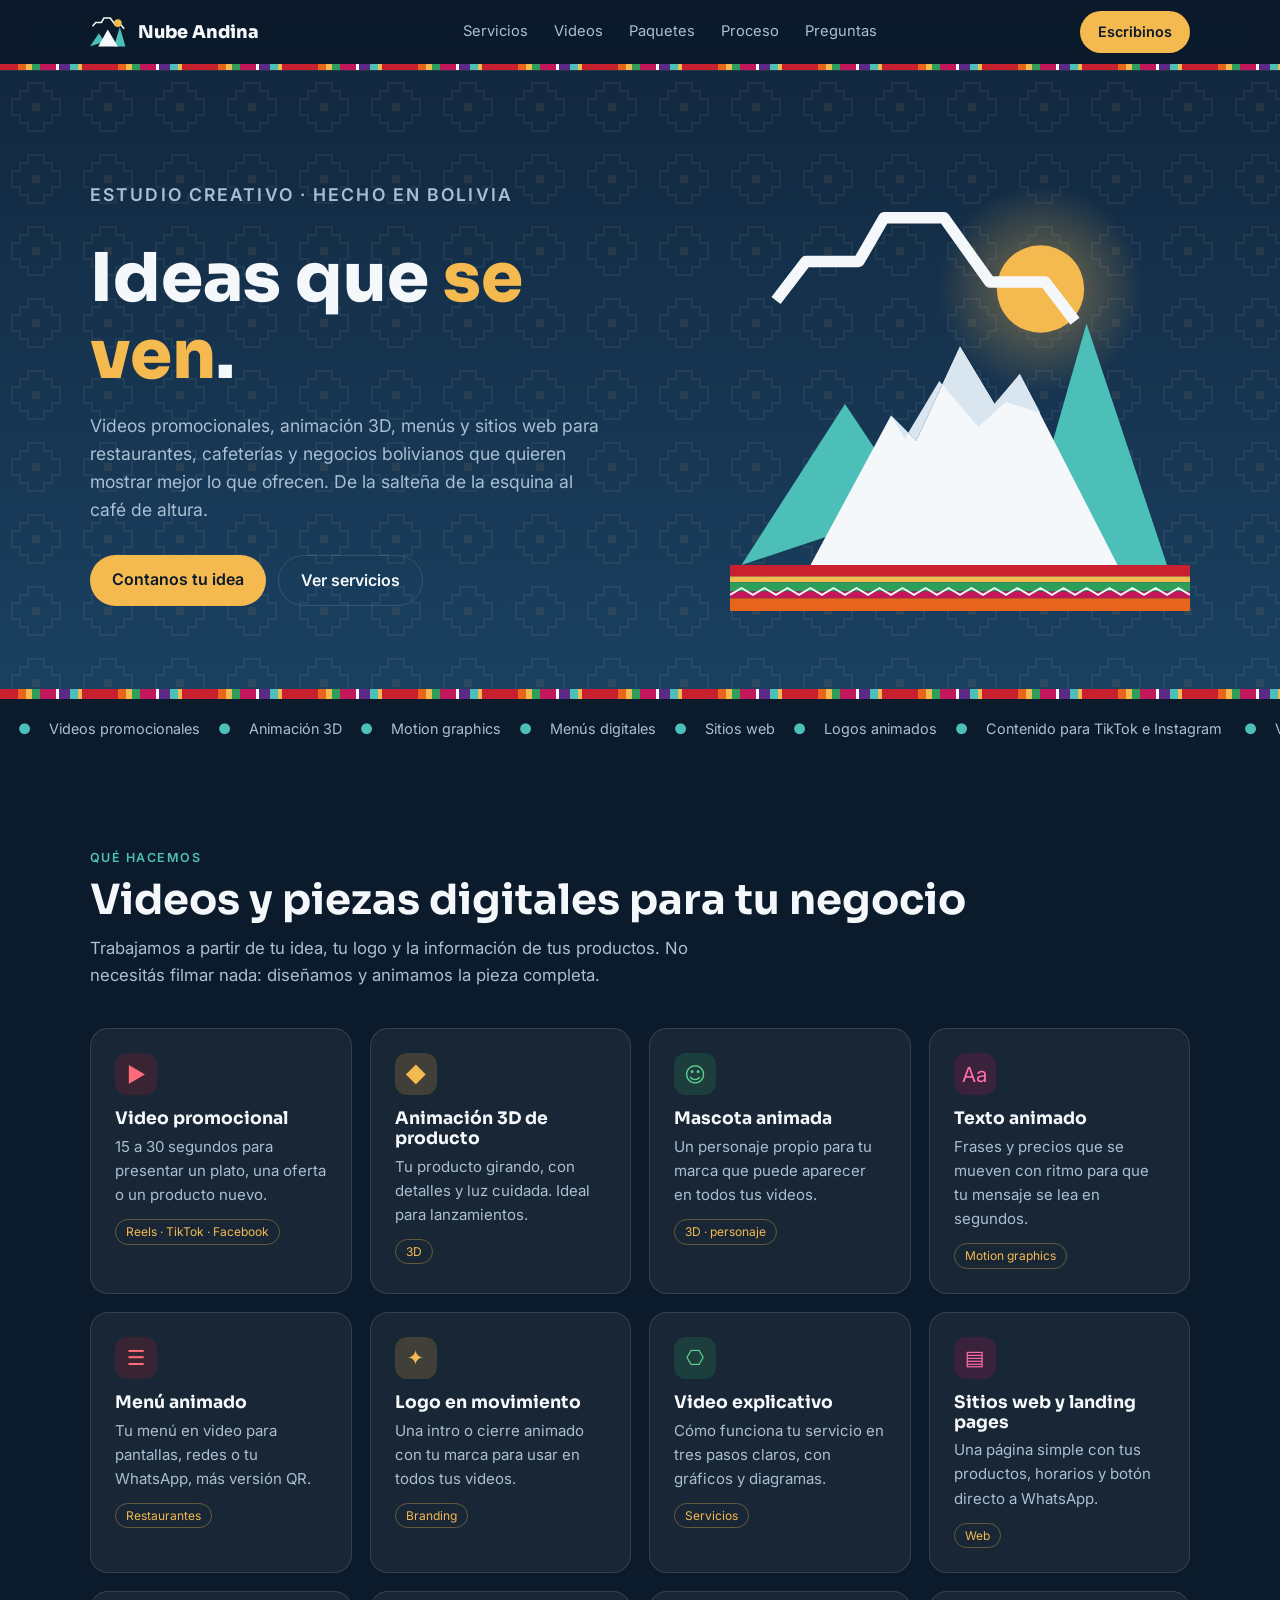
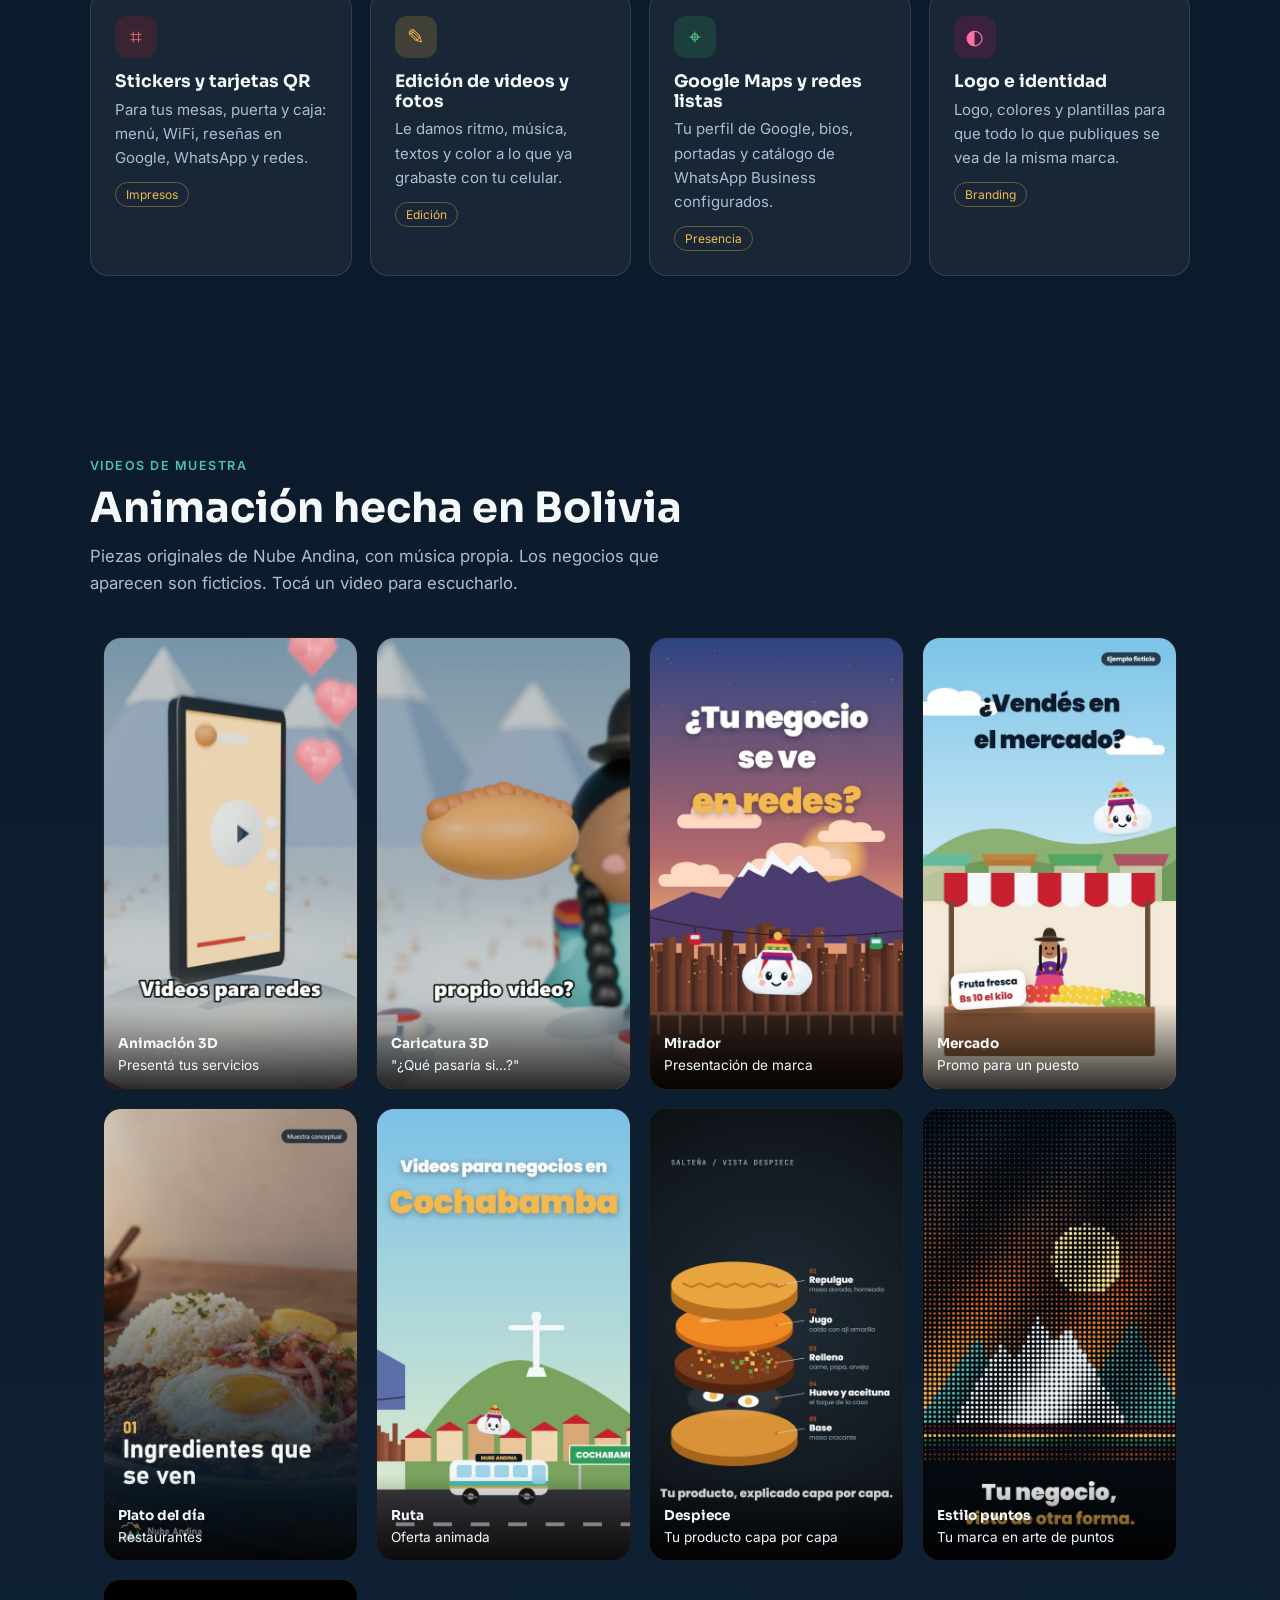
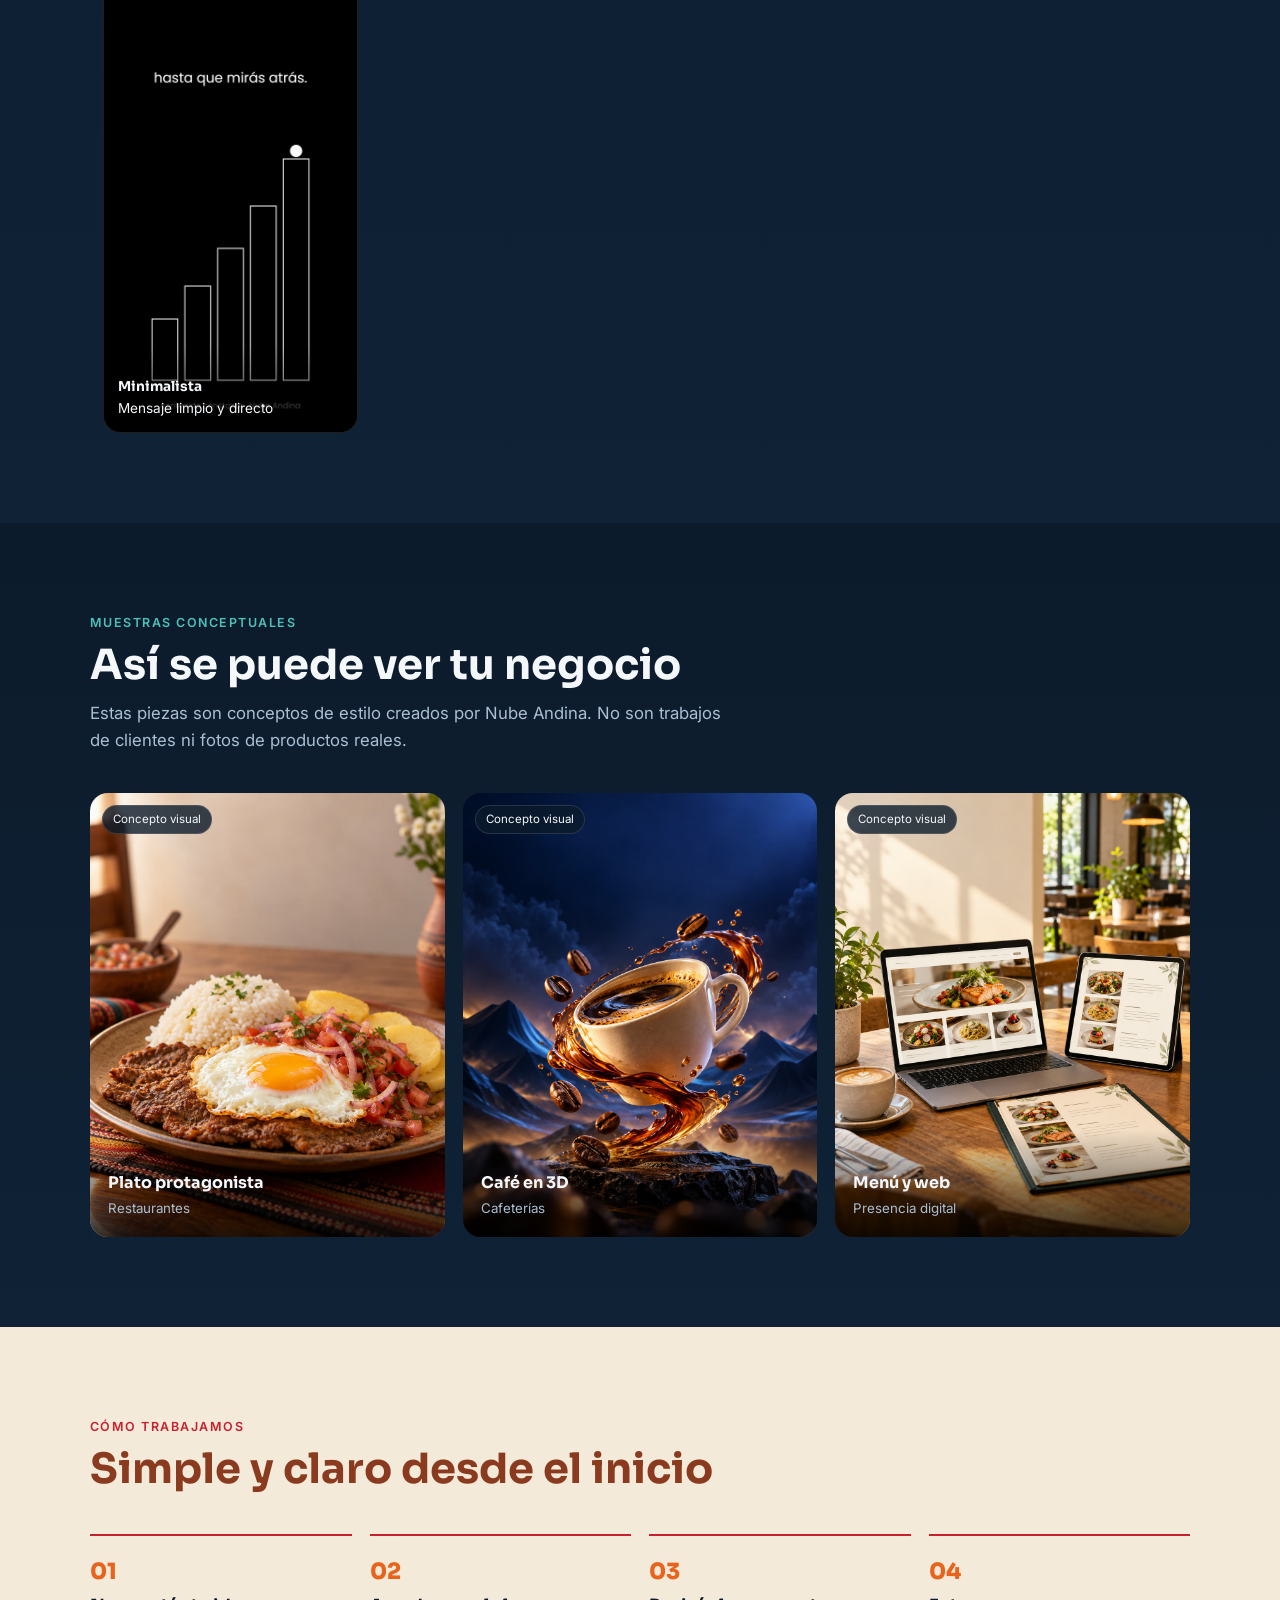
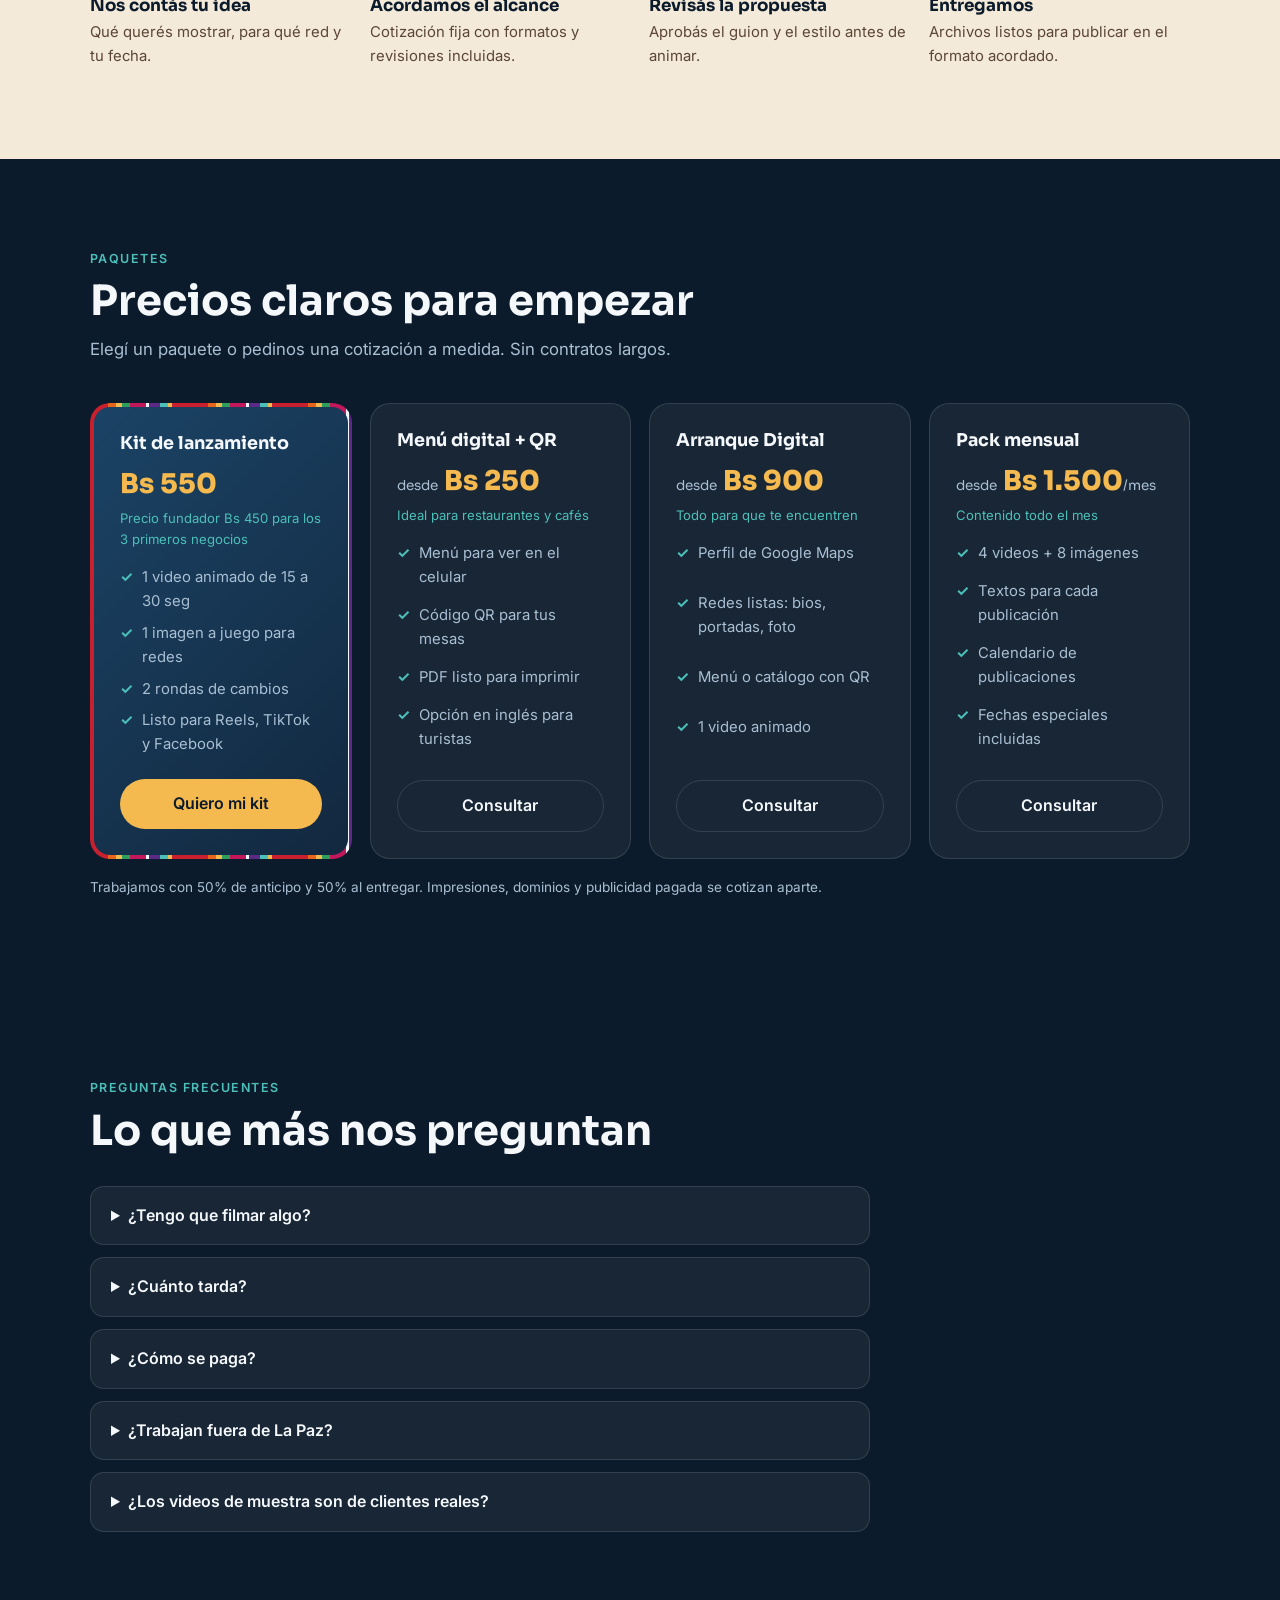
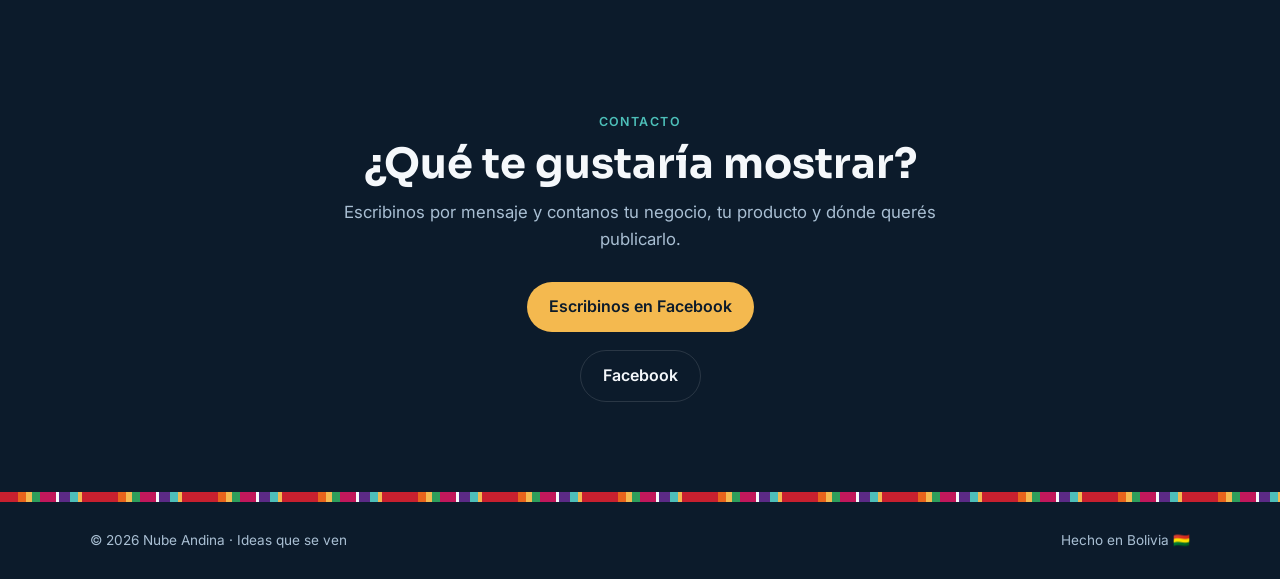
==== index.html @ ba7f4f92 "Add 3D cartoon and 3D services videos Co-Authored-By: Claude Opus 5.5 <noreply@anthropic.com>" ====
<!doctype html>
<html lang="es">
<head>
<meta charset="utf-8">
<meta name="viewport" content="width=device-width, initial-scale=1">
<title>Nube Andina | Ideas que se ven</title>
<meta name="description" content="Videos promocionales, animación 3D, menús y sitios web para restaurantes y negocios en Bolivia.">
<link rel="icon" href="assets/nube-andina-avatar.png">
<link rel="preconnect" href="https://fonts.googleapis.com">
<link href="https://fonts.googleapis.com/css2?family=Sora:wght@400;600;800&family=Inter:wght@400;500;600&display=swap" rel="stylesheet">
<style>
:root{
  --navy:#12283f; --navy-2:#1b4365; --ink:#0c1b2b;
  --teal:#4dbfb9; --gold:#f4b94f; --snow:#f5f8fb;
  --muted:#a9bfd3; --line:rgba(255,255,255,.12);
  --card:rgba(255,255,255,.05);
  /* aguayo palette */
  --rojo:#c8202f; --naranja:#e8641c; --magenta:#c2185b; --verde:#2e9e5b; --morado:#5b2a86;
  --adobe:#f4ead9; --tierra:#8a3b1f;
  --aguayo:repeating-linear-gradient(90deg,
    var(--rojo) 0 18px, var(--naranja) 18px 26px, var(--gold) 26px 32px, var(--verde) 32px 40px,
    var(--magenta) 40px 56px, var(--snow) 56px 59px, var(--morado) 59px 70px, var(--teal) 70px 78px,
    var(--gold) 78px 82px, var(--rojo) 82px 100px);
}
.aguayo{height:10px;background:var(--aguayo)}
.aguayo.thin{height:6px}
*{box-sizing:border-box;margin:0;padding:0}
html{scroll-behavior:smooth}
body{font-family:Inter,system-ui,sans-serif;background:var(--ink);color:var(--snow);line-height:1.6}
a{color:inherit}
img{max-width:100%;display:block}
.wrap{max-width:1140px;margin:0 auto;padding:0 20px}
h1,h2,h3{font-family:Sora,Inter,sans-serif;line-height:1.15}
h2{font-size:clamp(1.8rem,4vw,2.6rem);margin-bottom:.6rem}
.eyebrow{color:var(--teal);font-weight:600;letter-spacing:.12em;text-transform:uppercase;font-size:.78rem;margin-bottom:.6rem}
.lead{color:var(--muted);max-width:640px;font-size:1.05rem}
section{padding:90px 0}

/* nav */
nav{position:sticky;top:0;z-index:20;background:rgba(12,27,43,.85);backdrop-filter:blur(10px);border-bottom:1px solid var(--line)}
nav .wrap{display:flex;align-items:center;justify-content:space-between;height:64px}
.brand{display:flex;align-items:center;gap:10px;text-decoration:none;font-family:Sora;font-weight:800;font-size:1.1rem}
.brand svg{width:38px;height:30px}
.links{display:flex;gap:26px;font-size:.92rem}
.links a{text-decoration:none;color:var(--muted)}
.links a:hover{color:var(--snow)}
.btn{display:inline-block;background:var(--gold);color:var(--ink);font-weight:600;text-decoration:none;padding:12px 22px;border-radius:999px;transition:transform .2s}
.btn:hover{transform:translateY(-2px)}
.btn.ghost{background:transparent;color:var(--snow);border:1px solid var(--line)}
nav .btn{padding:9px 18px;font-size:.9rem}

/* hero */
.hero{background:
  url("data:image/svg+xml,%3Csvg xmlns='http://www.w3.org/2000/svg' width='72' height='72'%3E%3Cpath d='M28 12h16v8h8v8h8v16h-8v8h-8v8H28v-8h-8v-8h-8V28h8v-8h8z' fill='none' stroke='%23ffffff' stroke-opacity='.05' stroke-width='2'/%3E%3Crect x='32' y='32' width='8' height='8' fill='%23f4b94f' fill-opacity='.08'/%3E%3C/svg%3E"),
  linear-gradient(180deg,var(--navy),var(--navy-2));overflow:hidden;position:relative;padding:80px 0 0}
.hero .wrap{display:grid;grid-template-columns:1.1fr .9fr;gap:40px;align-items:center}
.hero h1{font-size:clamp(2.4rem,6vw,4.2rem);font-weight:800}
.hero h1 span{color:var(--gold)}
.hero p{color:var(--muted);font-size:1.1rem;margin:18px 0 30px;max-width:520px}
.cta-row{display:flex;gap:12px;flex-wrap:wrap}
.scene{position:relative;aspect-ratio:1/1;max-width:460px;width:100%;margin-left:auto}
.scene svg{width:100%;height:100%}
.sun{animation:rise 6s ease-in-out infinite alternate}
.cloud{animation:drift 9s ease-in-out infinite alternate}
.peak{transform-origin:center bottom;animation:breathe 5s ease-in-out infinite alternate}
.peak.b{animation-delay:-2s}
@keyframes rise{from{transform:translateY(18px)}to{transform:translateY(-14px)}}
@keyframes drift{from{transform:translateX(-22px)}to{transform:translateX(22px)}}
@keyframes breathe{from{transform:scaleY(.96)}to{transform:scaleY(1.03)}}
.strip{margin-top:0;background:var(--ink);padding:18px 0;color:var(--muted);font-size:.9rem;overflow:hidden;white-space:nowrap}
.strip div{display:inline-block;animation:marquee 30s linear infinite}
.strip b{color:var(--teal);margin:0 18px}
@keyframes marquee{to{transform:translateX(-50%)}}

/* services */
.grid{display:grid;grid-template-columns:repeat(auto-fill,minmax(250px,1fr));gap:18px;margin-top:40px}
.card{background:var(--card);border:1px solid var(--line);border-radius:18px;padding:24px;transition:border-color .2s,transform .2s}
.card:hover{border-color:var(--teal);transform:translateY(-3px)}
.card .ico{width:42px;height:42px;border-radius:12px;display:grid;place-items:center;background:rgba(77,191,185,.15);color:var(--teal);font-size:1.3rem;margin-bottom:14px}
.card h3{font-size:1.08rem;margin-bottom:6px}
.card p{color:var(--muted);font-size:.94rem}
.card{position:relative;overflow:hidden}
.card::before{content:"";position:absolute;inset:0 0 auto 0;height:4px;background:var(--aguayo);opacity:0;transition:opacity .2s}
.card:hover::before{opacity:1}
.card:nth-child(4n+1) .ico{background:rgba(200,32,47,.18);color:#ff6b78}
.card:nth-child(4n+2) .ico{background:rgba(244,185,79,.18);color:var(--gold)}
.card:nth-child(4n+3) .ico{background:rgba(46,158,91,.2);color:#5fd393}
.card:nth-child(4n+4) .ico{background:rgba(194,24,91,.2);color:#ff6fa8}
.card .tag{display:inline-block;margin-top:12px;font-size:.75rem;color:var(--gold);border:1px solid rgba(244,185,79,.35);padding:2px 10px;border-radius:999px}

/* work */
.work{background:linear-gradient(180deg,var(--ink),#0f2236)}
.gallery{display:grid;grid-template-columns:repeat(3,1fr);gap:18px;margin-top:40px}
.shot{position:relative;border-radius:18px;overflow:hidden;aspect-ratio:4/5;background:#000}
.shot img{width:100%;height:100%;object-fit:cover;transition:transform .6s}
.shot:hover img{transform:scale(1.05)}
.shot figcaption{position:absolute;inset:auto 0 0 0;padding:40px 18px 16px;background:linear-gradient(transparent,rgba(0,0,0,.8))}
.shot figcaption b{display:block;font-family:Sora}
.shot figcaption small{color:var(--muted)}
.label{position:absolute;top:12px;left:12px;background:rgba(12,27,43,.8);font-size:.72rem;padding:4px 10px;border-radius:999px;border:1px solid var(--line)}

/* process: adobe-wall section */
#proceso{background:var(--adobe);color:var(--ink)}
#proceso .eyebrow{color:var(--rojo)}
#proceso h2{color:var(--tierra)}
#proceso .step{border-top-color:var(--rojo)}
#proceso .step::before{color:var(--naranja)}
#proceso .step p{color:#5b4636}
.steps{display:grid;grid-template-columns:repeat(4,1fr);gap:18px;margin-top:40px;counter-reset:s}
.step{border-top:2px solid var(--teal);padding-top:18px}
.step::before{counter-increment:s;content:"0" counter(s);font-family:Sora;color:var(--gold);font-weight:800;font-size:1.4rem}
.step h3{margin:6px 0;font-size:1.05rem}
.step p{color:var(--muted);font-size:.93rem}

/* kit */
.kit{background:linear-gradient(135deg,var(--navy-2),var(--navy)) padding-box,var(--aguayo) border-box;border:6px solid transparent;border-radius:26px;padding:44px;display:grid;grid-template-columns:1.2fr 1fr;gap:30px;align-items:center}
.kit ul{list-style:none;display:grid;gap:10px}
.kit li{padding-left:28px;position:relative}
.kit li::before{content:"✓";position:absolute;left:0;color:var(--teal);font-weight:700}

/* reels */
.reels{display:grid;grid-template-columns:repeat(auto-fit,minmax(200px,255px));justify-content:center;gap:18px;margin-top:40px}
.reel{position:relative;border-radius:18px;overflow:hidden;aspect-ratio:9/16;background:#000;border:1px solid var(--line)}
.reel video{width:100%;height:100%;object-fit:cover}
.reel figcaption{position:absolute;inset:auto 0 0 0;padding:30px 14px 12px;background:linear-gradient(transparent,rgba(0,0,0,.8));font-size:.85rem;pointer-events:none}
.reel figcaption b{display:block;font-family:Sora}

/* plans */
.plans{display:grid;grid-template-columns:repeat(4,1fr);gap:18px;margin-top:40px}
.plan{background:var(--card);border:1px solid var(--line);border-radius:20px;padding:26px;display:flex;flex-direction:column}
.plan.top{background:linear-gradient(135deg,var(--navy-2),var(--navy)) padding-box,var(--aguayo) border-box;border:4px solid transparent}
.plan h3{font-size:1.1rem}
.plan .price{font-family:Sora;font-weight:800;font-size:1.7rem;color:var(--gold);margin:10px 0 2px}
.plan .price small{font-size:.85rem;color:var(--muted);font-weight:400}
.plan .note{font-size:.82rem;color:var(--teal);min-height:1.3em}
.plan ul{list-style:none;display:grid;gap:8px;margin:16px 0 22px;font-size:.93rem;color:var(--muted);flex:1}
.plan li{padding-left:22px;position:relative}
.plan li::before{content:"✓";position:absolute;left:0;color:var(--teal);font-weight:700}
.plan .btn{text-align:center}
.fine{color:var(--muted);font-size:.85rem;margin-top:18px}

/* faq */
.faq{display:grid;gap:12px;margin-top:30px;max-width:780px}
.faq details{background:var(--card);border:1px solid var(--line);border-radius:14px;padding:16px 20px}
.faq summary{cursor:pointer;font-weight:600}
.faq p{color:var(--muted);margin-top:8px}

/* contact */
.contact{text-align:center}
.contact .lead{margin:0 auto 30px}
.socials{display:flex;justify-content:center;gap:12px;flex-wrap:wrap;margin-top:18px}
footer{padding:28px 0;color:var(--muted);font-size:.85rem}
footer .wrap{display:flex;justify-content:space-between;gap:12px;flex-wrap:wrap}

@media (max-width:860px){
  .hero .wrap,.kit{grid-template-columns:1fr}
  .reels,.plans{grid-template-columns:1fr 1fr}
  .scene{margin:0 auto;max-width:340px}
  .gallery{grid-template-columns:1fr 1fr}
  .steps{grid-template-columns:1fr 1fr}
  .links{display:none}
  .kit{padding:28px}
}
@media (max-width:520px){
  .gallery,.steps,.plans{grid-template-columns:1fr}
  section{padding:64px 0}
}
@media (prefers-reduced-motion:reduce){*{animation:none!important}}
</style>
</head>
<body>

<nav>
  <div class="wrap">
    <a class="brand" href="#">
      <svg viewBox="0 0 60 46" aria-hidden="true"><path d="M4 14l5-6h9l4-7h10l8 11h9l5 6" fill="none" stroke="#f5f8fb" stroke-width="2.4"/><circle cx="44" cy="9" r="6" fill="#f4b94f"/><path d="M0 46l14-21 9 13z" fill="#4dbfb9"/><path d="M38 46l9-31 9 31z" fill="#4dbfb9"/><path d="M13 46l15-27 16 27z" fill="#f5f8fb"/></svg>
      Nube Andina
    </a>
    <div class="links">
      <a href="#servicios">Servicios</a>
      <a href="#videos">Videos</a>
      <a href="#paquetes">Paquetes</a>
      <a href="#proceso">Proceso</a>
      <a href="#preguntas">Preguntas</a>
    </div>
    <a class="btn" href="#contacto">Escribinos</a>
  </div>
  <div class="aguayo thin"></div>
</nav>

<header class="hero">
  <div class="wrap">
    <div>
      <p class="eyebrow">Estudio creativo · Hecho en Bolivia</p>
      <h1>Ideas que <span>se ven</span>.</h1>
      <p>Videos promocionales, animación 3D, menús y sitios web para restaurantes, cafeterías y negocios bolivianos que quieren mostrar mejor lo que ofrecen. De la salteña de la esquina al café de altura.</p>
      <div class="cta-row">
        <a class="btn" href="#contacto">Contanos tu idea</a>
        <a class="btn ghost" href="#servicios">Ver servicios</a>
      </div>
    </div>
    <div class="scene" aria-hidden="true">
      <svg viewBox="0 0 400 400">
        <defs>
          <radialGradient id="glow" cx="50%" cy="50%" r="50%"><stop offset="0" stop-color="#f4b94f" stop-opacity=".45"/><stop offset="1" stop-color="#f4b94f" stop-opacity="0"/></radialGradient>
        </defs>
        <g class="sun"><circle cx="270" cy="120" r="90" fill="url(#glow)"/><circle cx="270" cy="120" r="38" fill="#f4b94f"/></g>
        <path class="cloud" d="M40 130l26-34h46l22-38h52l40 56h48l26 34" fill="none" stroke="#f5f8fb" stroke-width="10" stroke-linejoin="round"/>
        <path class="peak b" d="M10 360l90-140 60 90z" fill="#4dbfb9"/>
        <path class="peak b" d="M250 360l60-210 70 210z" fill="#4dbfb9"/>
        <!-- three-summit snowy peak, Illimani style -->
        <path class="peak" d="M70 360l70-130 22 22 38-82 30 50 22-26 85 166z" fill="#f5f8fb"/>
        <path class="peak" d="M140 230l22 22 38-82 30 50 22-26 18 34-30-10-24 22-34-40-30 50z" fill="#d9e6f0"/>
        <!-- aguayo ground band -->
        <g>
          <rect x="0" y="360" width="400" height="10" fill="#c8202f"/>
          <rect x="0" y="370" width="400" height="5" fill="#f4b94f"/>
          <rect x="0" y="375" width="400" height="8" fill="#2e9e5b"/>
          <rect x="0" y="383" width="400" height="6" fill="#c2185b"/>
          <rect x="0" y="389" width="400" height="11" fill="#e8641c"/>
          <path d="M0 372 l10 -6 l10 6 l10 -6 l10 6 l10 -6 l10 6 l10 -6 l10 6 l10 -6 l10 6 l10 -6 l10 6 l10 -6 l10 6 l10 -6 l10 6 l10 -6 l10 6 l10 -6 l10 6 l10 -6 l10 6 l10 -6 l10 6 l10 -6 l10 6 l10 -6 l10 6 l10 -6 l10 6 l10 -6 l10 6 l10 -6 l10 6 l10 -6 l10 6 l10 -6 l10 6 l10 -6 l10 6" fill="none" stroke="#f5f8fb" stroke-width="1.6" transform="translate(0,14)"/>
        </g>
      </svg>
    </div>
  </div>
  <div class="aguayo" style="margin-top:70px"></div>
  <div class="strip"><div>
    <b>●</b>Videos promocionales<b>●</b>Animación 3D<b>●</b>Motion graphics<b>●</b>Menús digitales<b>●</b>Sitios web<b>●</b>Logos animados<b>●</b>Contenido para TikTok e Instagram
    <b>●</b>Videos promocionales<b>●</b>Animación 3D<b>●</b>Motion graphics<b>●</b>Menús digitales<b>●</b>Sitios web<b>●</b>Logos animados<b>●</b>Contenido para TikTok e Instagram
  </div></div>
</header>

<section id="servicios">
  <div class="wrap">
    <p class="eyebrow">Qué hacemos</p>
    <h2>Videos y piezas digitales para tu negocio</h2>
    <p class="lead">Trabajamos a partir de tu idea, tu logo y la información de tus productos. No necesitás filmar nada: diseñamos y animamos la pieza completa.</p>
    <div class="grid">
      <div class="card"><div class="ico">▶</div><h3>Video promocional</h3><p>15 a 30 segundos para presentar un plato, una oferta o un producto nuevo.</p><span class="tag">Reels · TikTok · Facebook</span></div>
      <div class="card"><div class="ico">◆</div><h3>Animación 3D de producto</h3><p>Tu producto girando, con detalles y luz cuidada. Ideal para lanzamientos.</p><span class="tag">3D</span></div>
      <div class="card"><div class="ico">☺</div><h3>Mascota animada</h3><p>Un personaje propio para tu marca que puede aparecer en todos tus videos.</p><span class="tag">3D · personaje</span></div>
      <div class="card"><div class="ico">Aa</div><h3>Texto animado</h3><p>Frases y precios que se mueven con ritmo para que tu mensaje se lea en segundos.</p><span class="tag">Motion graphics</span></div>
      <div class="card"><div class="ico">☰</div><h3>Menú animado</h3><p>Tu menú en video para pantallas, redes o tu WhatsApp, más versión QR.</p><span class="tag">Restaurantes</span></div>
      <div class="card"><div class="ico">✦</div><h3>Logo en movimiento</h3><p>Una intro o cierre animado con tu marca para usar en todos tus videos.</p><span class="tag">Branding</span></div>
      <div class="card"><div class="ico">⎔</div><h3>Video explicativo</h3><p>Cómo funciona tu servicio en tres pasos claros, con gráficos y diagramas.</p><span class="tag">Servicios</span></div>
      <div class="card"><div class="ico">▤</div><h3>Sitios web y landing pages</h3><p>Una página simple con tus productos, horarios y botón directo a WhatsApp.</p><span class="tag">Web</span></div>
      <div class="card"><div class="ico">⌗</div><h3>Stickers y tarjetas QR</h3><p>Para tus mesas, puerta y caja: menú, WiFi, reseñas en Google, WhatsApp y redes.</p><span class="tag">Impresos</span></div>
      <div class="card"><div class="ico">✎</div><h3>Edición de videos y fotos</h3><p>Le damos ritmo, música, textos y color a lo que ya grabaste con tu celular.</p><span class="tag">Edición</span></div>
      <div class="card"><div class="ico">⌖</div><h3>Google Maps y redes listas</h3><p>Tu perfil de Google, bios, portadas y catálogo de WhatsApp Business configurados.</p><span class="tag">Presencia</span></div>
      <div class="card"><div class="ico">◐</div><h3>Logo e identidad</h3><p>Logo, colores y plantillas para que todo lo que publiques se vea de la misma marca.</p><span class="tag">Branding</span></div>
    </div>
  </div>
</section>

<section id="videos" class="work">
  <div class="wrap">
    <p class="eyebrow">Videos de muestra</p>
    <h2>Animación hecha en Bolivia</h2>
    <p class="lead">Piezas originales de Nube Andina, con música propia. Los negocios que aparecen son ficticios. Tocá un video para escucharlo.</p>
    <div class="reels">
      <figure class="reel"><video src="assets/videos/b2-servicios3d.mp4" poster="assets/videos/b2-servicios3d.jpg" muted loop playsinline preload="none"></video><figcaption><b>Animación 3D</b>Presentá tus servicios</figcaption></figure>
      <figure class="reel"><video src="assets/videos/b1-explicador3d.mp4" poster="assets/videos/b1-explicador3d.jpg" muted loop playsinline preload="none"></video><figcaption><b>Caricatura 3D</b>"¿Qué pasaría si…?"</figcaption></figure>
      <figure class="reel"><video src="assets/videos/na1-mirador.mp4" poster="assets/videos/na1-mirador.jpg" muted loop playsinline preload="none"></video><figcaption><b>Mirador</b>Presentación de marca</figcaption></figure>
      <figure class="reel"><video src="assets/videos/na3-mercado.mp4" poster="assets/videos/na3-mercado.jpg" muted loop playsinline preload="none"></video><figcaption><b>Mercado</b>Promo para un puesto</figcaption></figure>
      <figure class="reel"><video src="assets/videos/v2-plato.mp4" poster="assets/videos/v2-plato.jpg" muted loop playsinline preload="none"></video><figcaption><b>Plato del día</b>Restaurantes</figcaption></figure>
      <figure class="reel"><video src="assets/videos/na4-ruta.mp4" poster="assets/videos/na4-ruta.jpg" muted loop playsinline preload="none"></video><figcaption><b>Ruta</b>Oferta animada</figcaption></figure>
      <figure class="reel"><video src="assets/videos/s4-despiece.mp4" poster="assets/videos/s4-despiece.jpg" muted loop playsinline preload="none"></video><figcaption><b>Despiece</b>Tu producto capa por capa</figcaption></figure>
      <figure class="reel"><video src="assets/videos/s1-puntos.mp4" poster="assets/videos/s1-puntos.jpg" muted loop playsinline preload="none"></video><figcaption><b>Estilo puntos</b>Tu marca en arte de puntos</figcaption></figure>
      <figure class="reel"><video src="assets/videos/s2-minimal.mp4" poster="assets/videos/s2-minimal.jpg" muted loop playsinline preload="none"></video><figcaption><b>Minimalista</b>Mensaje limpio y directo</figcaption></figure>
    </div>
  </div>
</section>

<section id="muestras" class="work">
  <div class="wrap">
    <p class="eyebrow">Muestras conceptuales</p>
    <h2>Así se puede ver tu negocio</h2>
    <p class="lead">Estas piezas son conceptos de estilo creados por Nube Andina. No son trabajos de clientes ni fotos de productos reales.</p>
    <div class="gallery">
      <figure class="shot"><span class="label">Concepto visual</span><img src="assets/post-concept-food.jpg" alt="Concepto visual de un plato boliviano" loading="lazy"><figcaption><b>Plato protagonista</b><small>Restaurantes</small></figcaption></figure>
      <figure class="shot"><span class="label">Concepto visual</span><img src="assets/post-concept-3d-animation.jpg" alt="Concepto 3D para cafetería" loading="lazy"><figcaption><b>Café en 3D</b><small>Cafeterías</small></figcaption></figure>
      <figure class="shot"><span class="label">Concepto visual</span><img src="assets/post-concept-menu-web.jpg" alt="Concepto de menú y presencia digital" loading="lazy"><figcaption><b>Menú y web</b><small>Presencia digital</small></figcaption></figure>
    </div>
  </div>
</section>

<section id="proceso">
  <div class="wrap">
    <p class="eyebrow">Cómo trabajamos</p>
    <h2>Simple y claro desde el inicio</h2>
    <div class="steps">
      <div class="step"><h3>Nos contás tu idea</h3><p>Qué querés mostrar, para qué red y tu fecha.</p></div>
      <div class="step"><h3>Acordamos el alcance</h3><p>Cotización fija con formatos y revisiones incluidas.</p></div>
      <div class="step"><h3>Revisás la propuesta</h3><p>Aprobás el guion y el estilo antes de animar.</p></div>
      <div class="step"><h3>Entregamos</h3><p>Archivos listos para publicar en el formato acordado.</p></div>
    </div>
  </div>
</section>

<section id="paquetes">
  <div class="wrap">
    <p class="eyebrow">Paquetes</p>
    <h2>Precios claros para empezar</h2>
    <p class="lead">Elegí un paquete o pedinos una cotización a medida. Sin contratos largos.</p>
    <div class="plans">
      <div class="plan top">
        <h3>Kit de lanzamiento</h3>
        <p class="price">Bs 550</p>
        <p class="note">Precio fundador Bs 450 para los 3 primeros negocios</p>
        <ul><li>1 video animado de 15 a 30 seg</li><li>1 imagen a juego para redes</li><li>2 rondas de cambios</li><li>Listo para Reels, TikTok y Facebook</li></ul>
        <a class="btn" href="#contacto">Quiero mi kit</a>
      </div>
      <div class="plan">
        <h3>Menú digital + QR</h3>
        <p class="price"><small>desde</small> Bs 250</p>
        <p class="note">Ideal para restaurantes y cafés</p>
        <ul><li>Menú para ver en el celular</li><li>Código QR para tus mesas</li><li>PDF listo para imprimir</li><li>Opción en inglés para turistas</li></ul>
        <a class="btn ghost" href="#contacto">Consultar</a>
      </div>
      <div class="plan">
        <h3>Arranque Digital</h3>
        <p class="price"><small>desde</small> Bs 900</p>
        <p class="note">Todo para que te encuentren</p>
        <ul><li>Perfil de Google Maps</li><li>Redes listas: bios, portadas, foto</li><li>Menú o catálogo con QR</li><li>1 video animado</li></ul>
        <a class="btn ghost" href="#contacto">Consultar</a>
      </div>
      <div class="plan">
        <h3>Pack mensual</h3>
        <p class="price"><small>desde</small> Bs 1.500<small>/mes</small></p>
        <p class="note">Contenido todo el mes</p>
        <ul><li>4 videos + 8 imágenes</li><li>Textos para cada publicación</li><li>Calendario de publicaciones</li><li>Fechas especiales incluidas</li></ul>
        <a class="btn ghost" href="#contacto">Consultar</a>
      </div>
    </div>
    <p class="fine">Trabajamos con 50% de anticipo y 50% al entregar. Impresiones, dominios y publicidad pagada se cotizan aparte.</p>
  </div>
</section>

<section id="preguntas">
  <div class="wrap">
    <p class="eyebrow">Preguntas frecuentes</p>
    <h2>Lo que más nos preguntan</h2>
    <div class="faq">
      <details><summary>¿Tengo que filmar algo?</summary><p>No. Animamos todo a partir de tu logo, tus precios y la información de tus productos. Si tenés fotos reales de tus platos o productos, las usamos para que todo se vea igual que en tu local.</p></details>
      <details><summary>¿Cuánto tarda?</summary><p>Un video del Kit de lanzamiento está listo en 3 a 5 días hábiles desde que recibimos tu información y el anticipo.</p></details>
      <details><summary>¿Cómo se paga?</summary><p>50% de anticipo para empezar y 50% cuando aprobás la versión final. Aceptamos transferencia o pago con QR.</p></details>
      <details><summary>¿Trabajan fuera de La Paz?</summary><p>Sí. Trabajamos con negocios de toda Bolivia por WhatsApp y entregamos los archivos en línea.</p></details>
      <details><summary>¿Los videos de muestra son de clientes reales?</summary><p>No. Son piezas originales de Nube Andina con negocios ficticios, para mostrar el estilo. Nunca publicamos trabajos de clientes sin su permiso.</p></details>
    </div>
  </div>
</section>

<section id="contacto" class="contact">
  <div class="wrap">
    <p class="eyebrow">Contacto</p>
    <h2>¿Qué te gustaría mostrar?</h2>
    <p class="lead">Escribinos por mensaje y contanos tu negocio, tu producto y dónde querés publicarlo.</p>
    <a class="btn" href="https://www.facebook.com/profile.php?id=61595976152654" target="_blank" rel="noopener">Escribinos en Facebook</a>
    <div class="socials">
      <!-- TODO: add Instagram, TikTok and WhatsApp links once those accounts exist -->
      <a class="btn ghost" href="https://www.facebook.com/profile.php?id=61595976152654" target="_blank" rel="noopener">Facebook</a>
    </div>
  </div>
</section>

<div class="aguayo"></div>
<footer>
  <div class="wrap">
    <span>© 2026 Nube Andina · Ideas que se ven</span>
    <span>Hecho en Bolivia 🇧🇴</span>
  </div>
</footer>

<script>
// Play sample videos only while visible; a tap toggles sound.
const vids = document.querySelectorAll('.reel video');
const io = new IntersectionObserver(es => es.forEach(e => e.isIntersecting ? e.target.play().catch(() => {}) : e.target.pause()), { threshold: .4 });
vids.forEach(v => { io.observe(v); v.addEventListener('click', () => { v.muted = !v.muted; if (!v.muted) v.play(); }); });
</script>
</body>
</html>
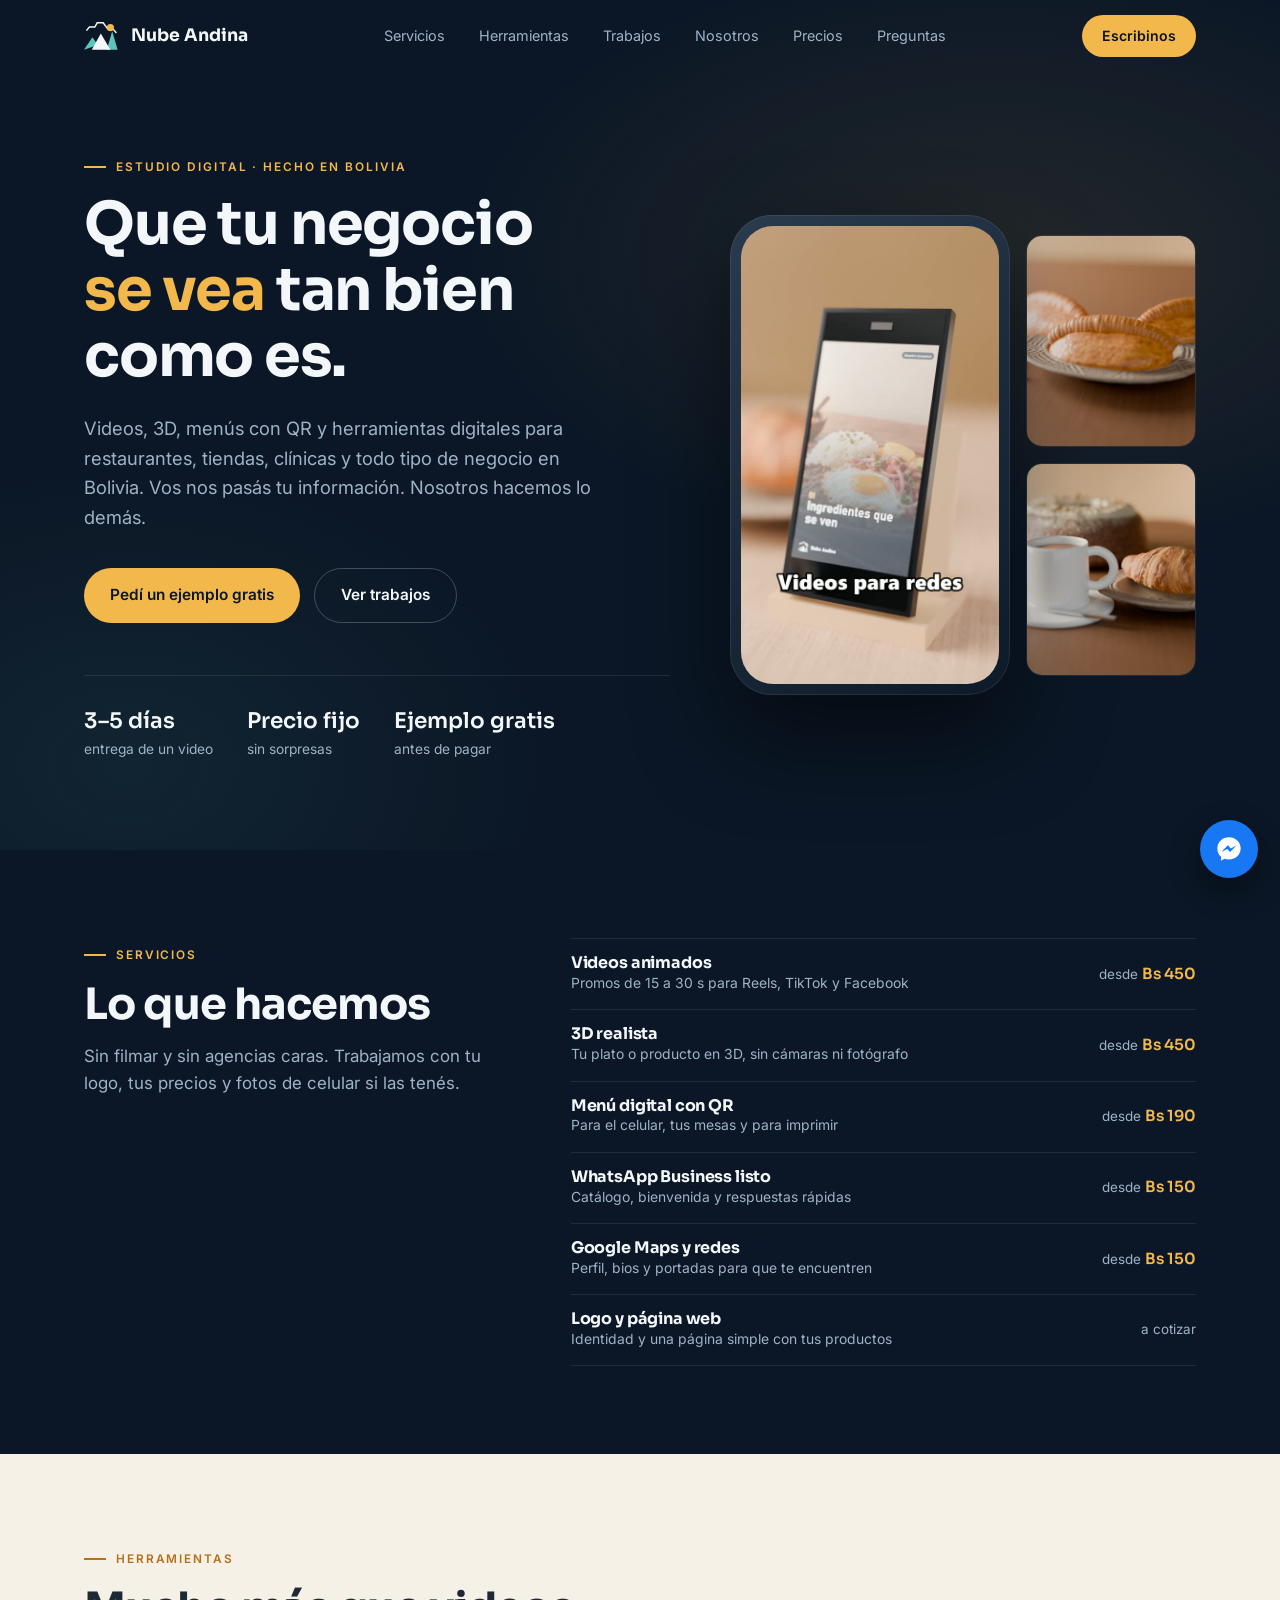
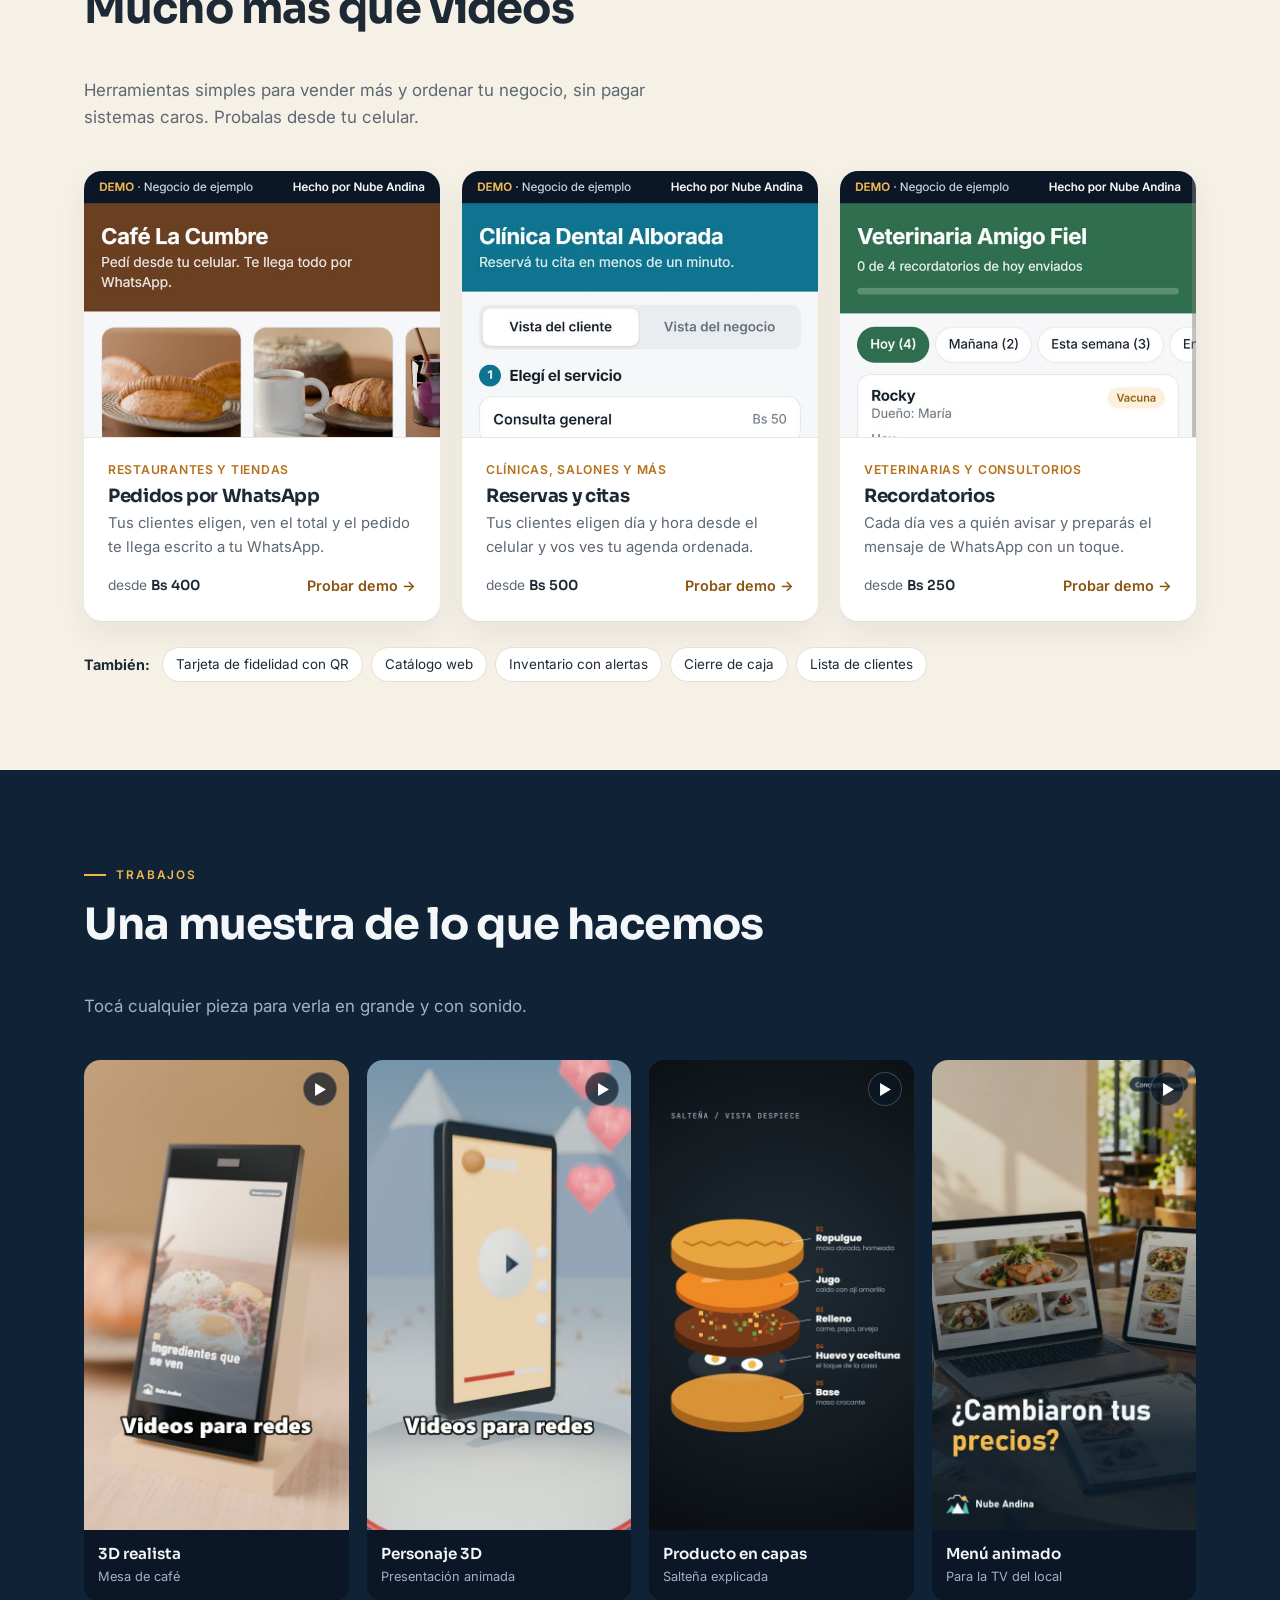
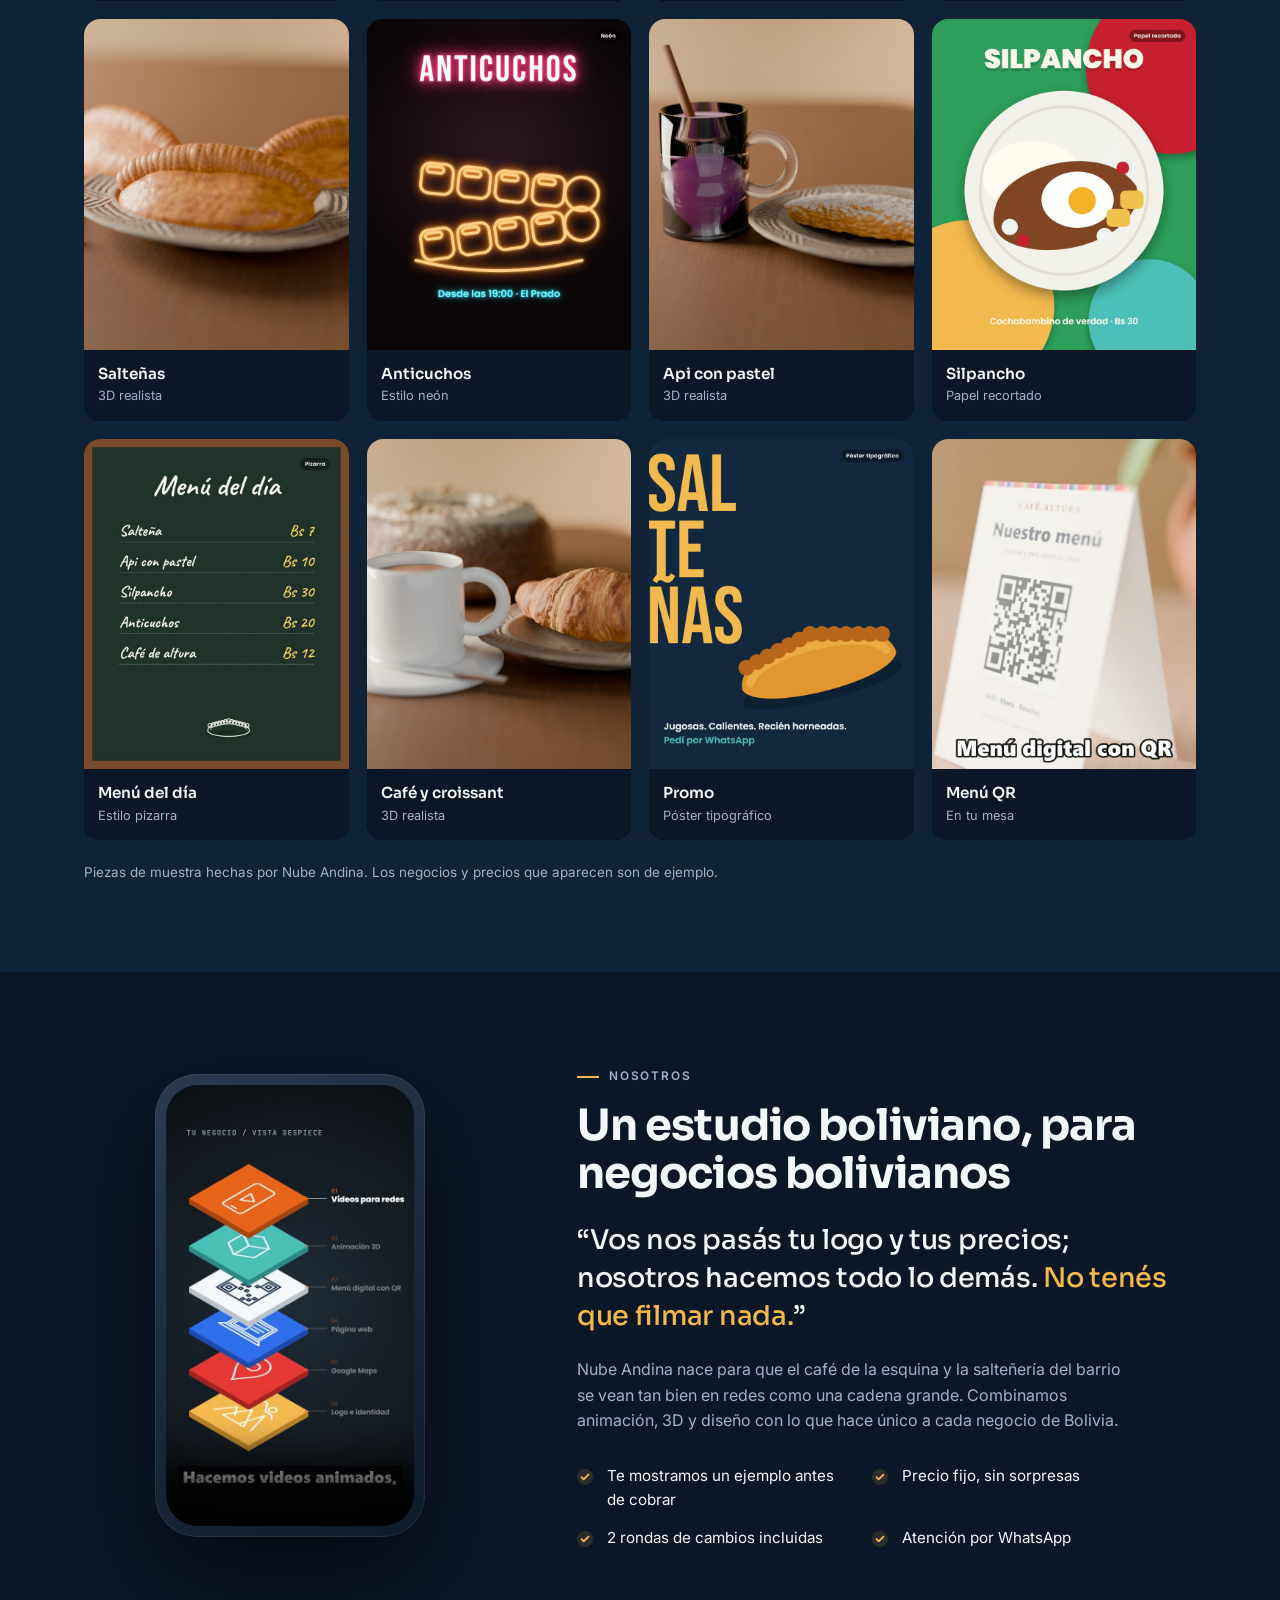
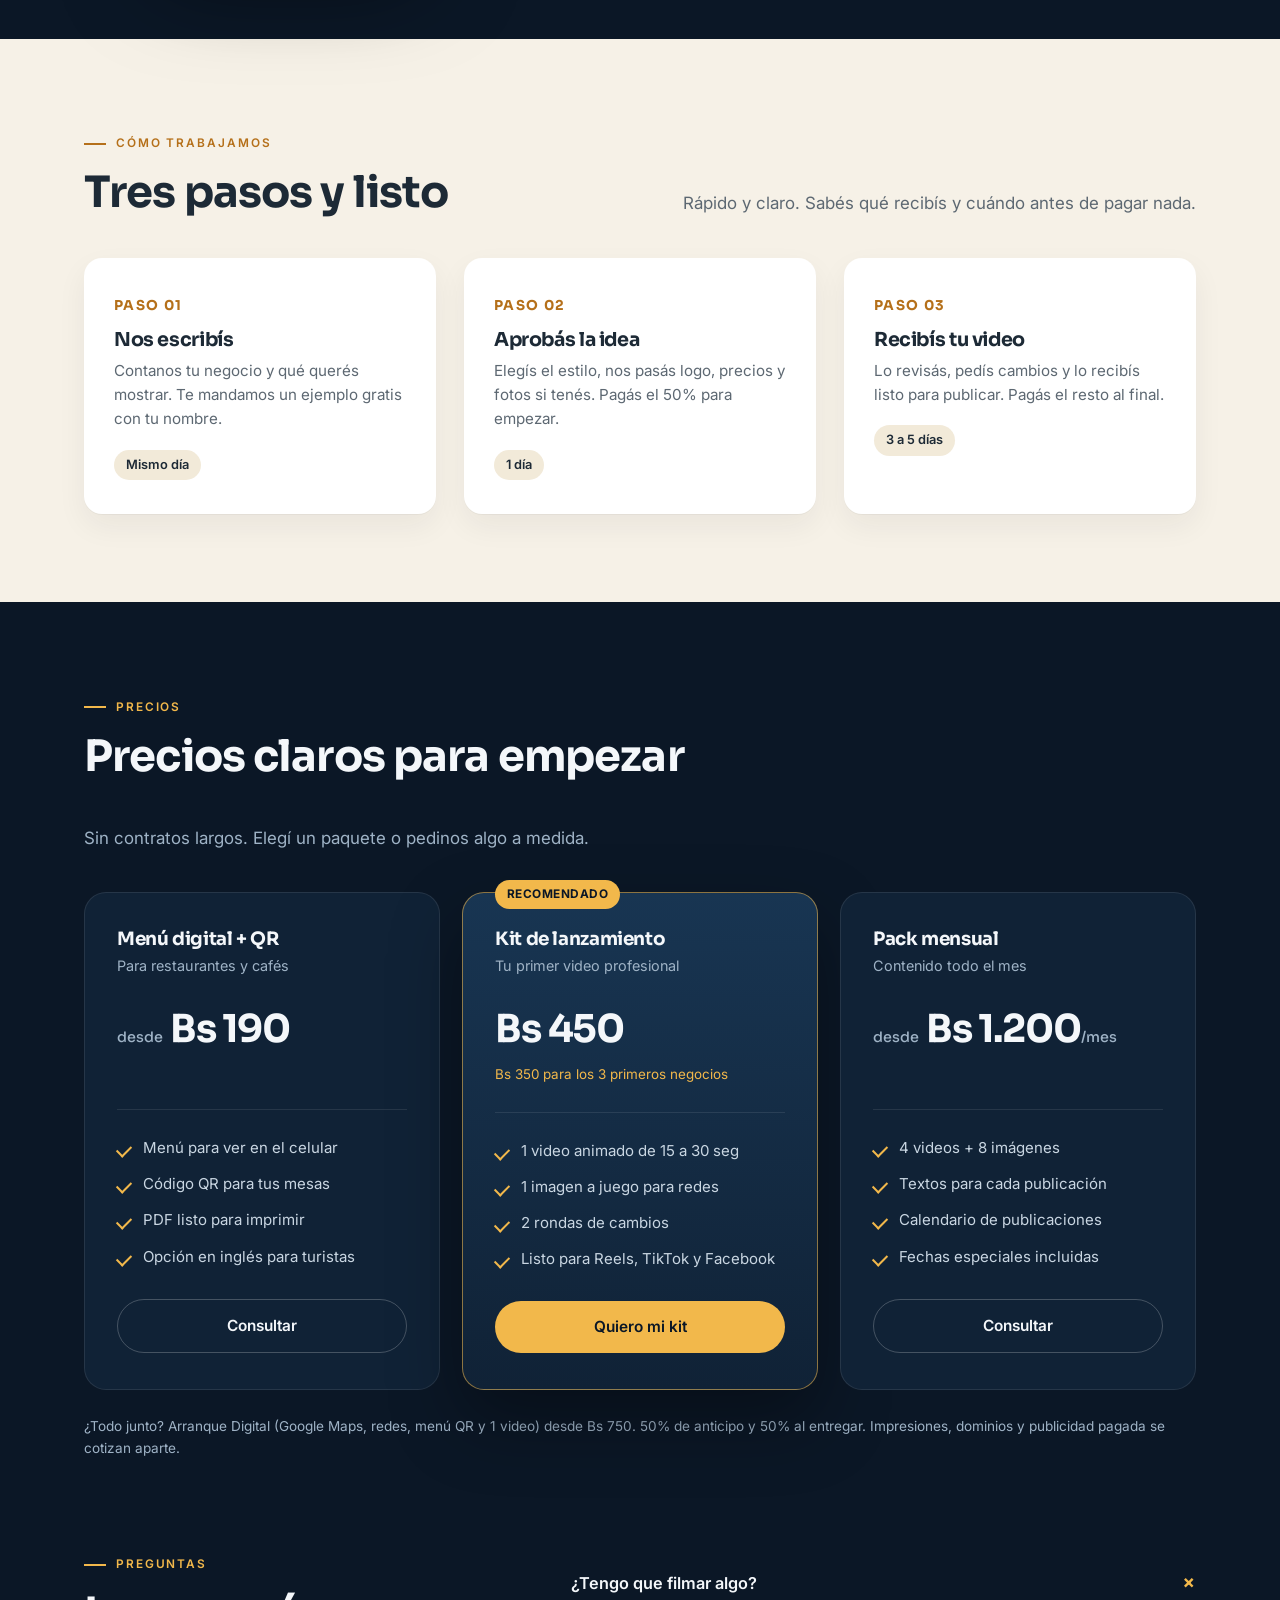
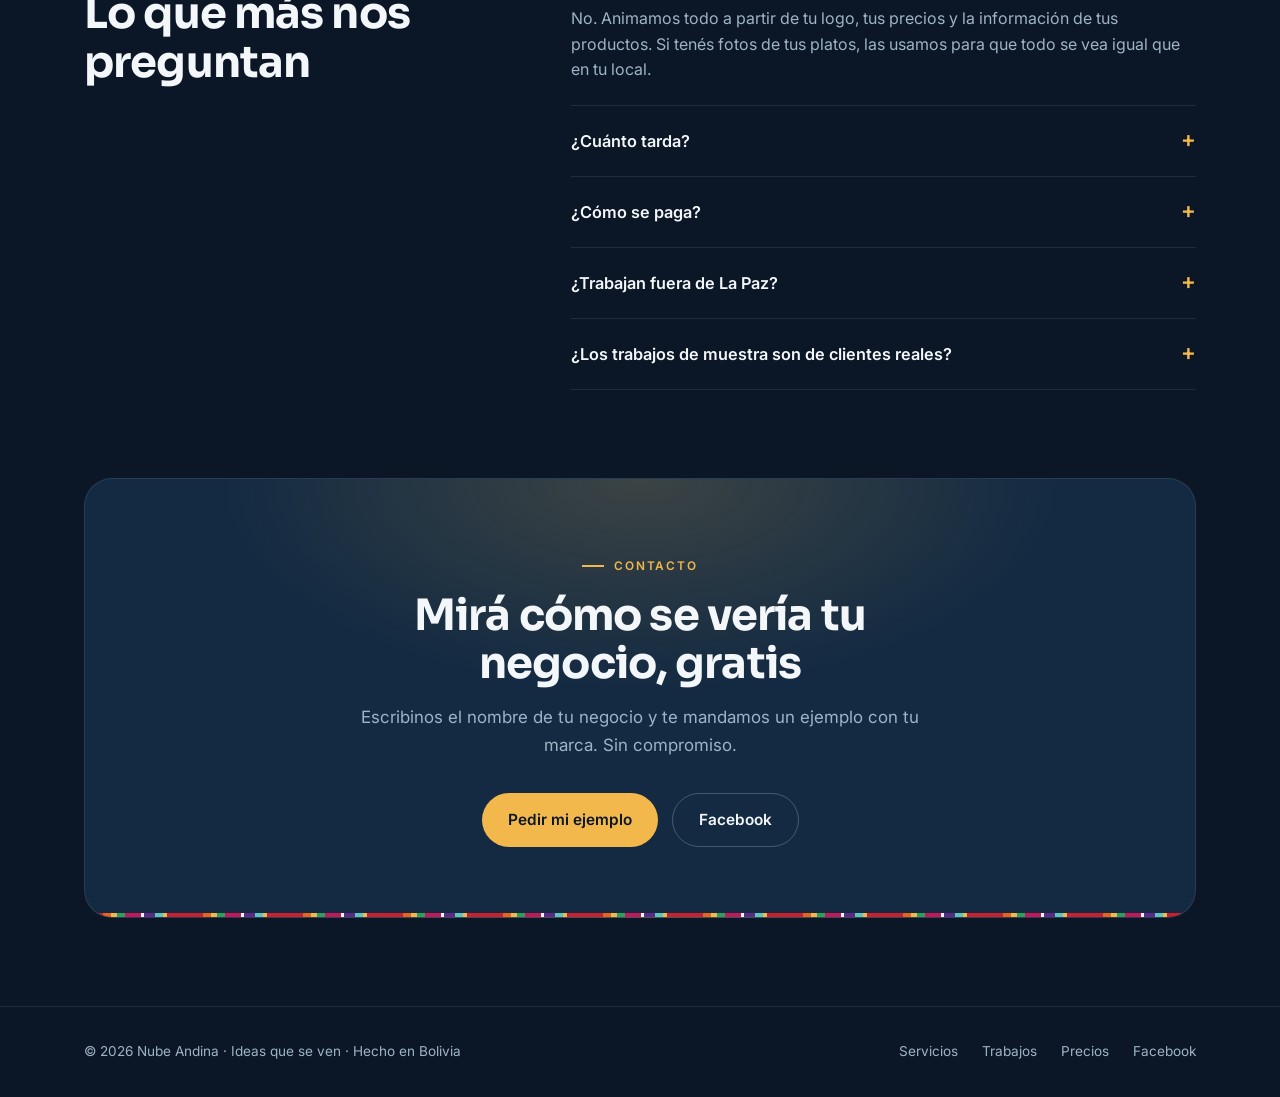
==== commit 3deece34: "Redesign site, add tools section and working demos Shorter services list, lower prices, curated port" ====
--- a/index.html
+++ b/index.html
@@ -3,169 +3,217 @@
 <head>
 <meta charset="utf-8">
 <meta name="viewport" content="width=device-width, initial-scale=1">
-<title>Nube Andina | Ideas que se ven</title>
-<meta name="description" content="Videos promocionales, animación 3D, menús y sitios web para restaurantes y negocios en Bolivia.">
+<title>Nube Andina | Videos, 3D y herramientas para negocios en Bolivia</title>
+<meta name="description" content="Estudio digital boliviano. Videos animados, 3D, menús con QR y herramientas como pedidos por WhatsApp, reservas y recordatorios para todo tipo de negocio.">
+<meta property="og:title" content="Nube Andina · Ideas que se ven">
+<meta property="og:description" content="Videos, 3D y menús con QR para restaurantes y negocios en Bolivia.">
+<meta property="og:image" content="https://nubeandina.qhatu.app/assets/port/f3d-saltena.jpg">
+<meta property="og:type" content="website">
+<meta name="theme-color" content="#0b1726">
 <link rel="icon" href="assets/nube-andina-avatar.png">
 <link rel="preconnect" href="https://fonts.googleapis.com">
-<link href="https://fonts.googleapis.com/css2?family=Sora:wght@400;600;800&family=Inter:wght@400;500;600&display=swap" rel="stylesheet">
+<link href="https://fonts.googleapis.com/css2?family=Sora:wght@500;600;700&family=Inter:wght@400;500;600&display=swap" rel="stylesheet">
 <style>
 :root{
-  --navy:#12283f; --navy-2:#1b4365; --ink:#0c1b2b;
-  --teal:#4dbfb9; --gold:#f4b94f; --snow:#f5f8fb;
-  --muted:#a9bfd3; --line:rgba(255,255,255,.12);
-  --card:rgba(255,255,255,.05);
-  /* aguayo palette */
-  --rojo:#c8202f; --naranja:#e8641c; --magenta:#c2185b; --verde:#2e9e5b; --morado:#5b2a86;
-  --adobe:#f4ead9; --tierra:#8a3b1f;
-  --aguayo:repeating-linear-gradient(90deg,
-    var(--rojo) 0 18px, var(--naranja) 18px 26px, var(--gold) 26px 32px, var(--verde) 32px 40px,
-    var(--magenta) 40px 56px, var(--snow) 56px 59px, var(--morado) 59px 70px, var(--teal) 70px 78px,
-    var(--gold) 78px 82px, var(--rojo) 82px 100px);
+  --ink:#0b1726; --ink-2:#102236; --panel:#132a42;
+  --gold:#f2b84b; --gold-soft:rgba(242,184,75,.14); --teal:#5cc6be;
+  --snow:#f4f7fa; --muted:#9fb3c6; --line:rgba(255,255,255,.09);
+  --cream:#f6f1e7; --cream-ink:#1d2a36; --cream-muted:#5d6872;
+  --aguayo:repeating-linear-gradient(90deg,#c8202f 0 18px,#e8641c 18px 26px,#f2b84b 26px 32px,#2e9e5b 32px 40px,#c2185b 40px 56px,#f4f7fa 56px 59px,#5b2a86 59px 70px,#5cc6be 70px 78px,#f2b84b 78px 82px,#c8202f 82px 100px);
+  --r:18px;
 }
-.aguayo{height:10px;background:var(--aguayo)}
-.aguayo.thin{height:6px}
 *{box-sizing:border-box;margin:0;padding:0}
-html{scroll-behavior:smooth}
-body{font-family:Inter,system-ui,sans-serif;background:var(--ink);color:var(--snow);line-height:1.6}
-a{color:inherit}
-img{max-width:100%;display:block}
-.wrap{max-width:1140px;margin:0 auto;padding:0 20px}
-h1,h2,h3{font-family:Sora,Inter,sans-serif;line-height:1.15}
-h2{font-size:clamp(1.8rem,4vw,2.6rem);margin-bottom:.6rem}
-.eyebrow{color:var(--teal);font-weight:600;letter-spacing:.12em;text-transform:uppercase;font-size:.78rem;margin-bottom:.6rem}
-.lead{color:var(--muted);max-width:640px;font-size:1.05rem}
-section{padding:90px 0}
+html{scroll-behavior:smooth;scroll-padding-top:84px}
+body{font-family:Inter,system-ui,sans-serif;background:var(--ink);color:var(--snow);line-height:1.6;-webkit-font-smoothing:antialiased}
+a{color:inherit;text-decoration:none}
+img,video{max-width:100%;display:block}
+.wrap{max-width:1160px;margin:0 auto;padding:0 24px}
+h1,h2,h3{font-family:Sora,Inter,sans-serif;font-weight:700;letter-spacing:-.02em;line-height:1.12}
+h2{font-size:clamp(1.9rem,3.6vw,2.7rem)}
+.eyebrow{display:inline-flex;align-items:center;gap:10px;color:var(--gold);font-weight:600;letter-spacing:.16em;text-transform:uppercase;font-size:.74rem;margin-bottom:16px}
+.eyebrow::before{content:"";width:22px;height:2px;background:var(--gold)}
+.lead{color:var(--muted);font-size:1.06rem;max-width:600px;margin-top:14px}
+section{padding:88px 0}
+.head{display:flex;justify-content:space-between;align-items:flex-end;gap:30px;flex-wrap:wrap;margin-bottom:40px}
+.aguayo{height:4px;background:var(--aguayo)}
+
+a:focus-visible,button:focus-visible,summary:focus-visible{outline:2px solid var(--gold);outline-offset:3px}
+
+/* buttons */
+.btn{display:inline-flex;align-items:center;gap:10px;background:var(--gold);color:var(--ink);font-weight:600;font-size:.96rem;padding:14px 26px;border-radius:999px;transition:transform .2s,box-shadow .2s;border:0;cursor:pointer}
+.btn:hover{transform:translateY(-2px);box-shadow:0 10px 28px rgba(242,184,75,.25)}
+.btn.ghost{background:transparent;color:var(--snow);border:1px solid rgba(255,255,255,.22)}
+.btn.ghost:hover{border-color:var(--snow);box-shadow:none}
+.btn svg{width:18px;height:18px}
 
 /* nav */
-nav{position:sticky;top:0;z-index:20;background:rgba(12,27,43,.85);backdrop-filter:blur(10px);border-bottom:1px solid var(--line)}
-nav .wrap{display:flex;align-items:center;justify-content:space-between;height:64px}
-.brand{display:flex;align-items:center;gap:10px;text-decoration:none;font-family:Sora;font-weight:800;font-size:1.1rem}
-.brand svg{width:38px;height:30px}
-.links{display:flex;gap:26px;font-size:.92rem}
-.links a{text-decoration:none;color:var(--muted)}
+nav{position:fixed;inset:0 0 auto 0;z-index:30;transition:background .3s,border-color .3s;border-bottom:1px solid transparent}
+nav.solid{background:rgba(11,23,38,.88);backdrop-filter:blur(12px);border-color:var(--line)}
+nav .wrap{display:flex;align-items:center;justify-content:space-between;height:72px}
+.brand{display:flex;align-items:center;gap:11px;font-family:Sora;font-weight:700;font-size:1.08rem}
+.brand svg{width:36px;height:28px}
+.links{display:flex;gap:34px;font-size:.9rem}
+.links a{color:var(--muted);transition:color .2s}
 .links a:hover{color:var(--snow)}
-.btn{display:inline-block;background:var(--gold);color:var(--ink);font-weight:600;text-decoration:none;padding:12px 22px;border-radius:999px;transition:transform .2s}
-.btn:hover{transform:translateY(-2px)}
-.btn.ghost{background:transparent;color:var(--snow);border:1px solid var(--line)}
-nav .btn{padding:9px 18px;font-size:.9rem}
+nav .btn{padding:10px 20px;font-size:.88rem}
 
 /* hero */
-.hero{background:
-  url("data:image/svg+xml,%3Csvg xmlns='http://www.w3.org/2000/svg' width='72' height='72'%3E%3Cpath d='M28 12h16v8h8v8h8v16h-8v8h-8v8H28v-8h-8v-8h-8V28h8v-8h8z' fill='none' stroke='%23ffffff' stroke-opacity='.05' stroke-width='2'/%3E%3Crect x='32' y='32' width='8' height='8' fill='%23f4b94f' fill-opacity='.08'/%3E%3C/svg%3E"),
-  linear-gradient(180deg,var(--navy),var(--navy-2));overflow:hidden;position:relative;padding:80px 0 0}
-.hero .wrap{display:grid;grid-template-columns:1.1fr .9fr;gap:40px;align-items:center}
-.hero h1{font-size:clamp(2.4rem,6vw,4.2rem);font-weight:800}
-.hero h1 span{color:var(--gold)}
-.hero p{color:var(--muted);font-size:1.1rem;margin:18px 0 30px;max-width:520px}
-.cta-row{display:flex;gap:12px;flex-wrap:wrap}
-.scene{position:relative;aspect-ratio:1/1;max-width:460px;width:100%;margin-left:auto}
-.scene svg{width:100%;height:100%}
-.sun{animation:rise 6s ease-in-out infinite alternate}
-.cloud{animation:drift 9s ease-in-out infinite alternate}
-.peak{transform-origin:center bottom;animation:breathe 5s ease-in-out infinite alternate}
-.peak.b{animation-delay:-2s}
-@keyframes rise{from{transform:translateY(18px)}to{transform:translateY(-14px)}}
-@keyframes drift{from{transform:translateX(-22px)}to{transform:translateX(22px)}}
-@keyframes breathe{from{transform:scaleY(.96)}to{transform:scaleY(1.03)}}
-.strip{margin-top:0;background:var(--ink);padding:18px 0;color:var(--muted);font-size:.9rem;overflow:hidden;white-space:nowrap}
-.strip div{display:inline-block;animation:marquee 30s linear infinite}
-.strip b{color:var(--teal);margin:0 18px}
-@keyframes marquee{to{transform:translateX(-50%)}}
+.hero{position:relative;padding:150px 0 90px;overflow:hidden;background:radial-gradient(900px 500px at 78% 30%,rgba(242,184,75,.10),transparent 60%),radial-gradient(700px 500px at 10% 90%,rgba(92,198,190,.08),transparent 60%),var(--ink)}
+.hero .wrap{display:grid;grid-template-columns:1.15fr .85fr;gap:60px;align-items:center}
+.hero h1{font-size:clamp(2.4rem,4.6vw,3.8rem)}
+.hero h1 em{font-style:normal;color:var(--gold)}
+.hero p.sub{color:var(--muted);font-size:1.15rem;max-width:520px;margin:24px 0 36px}
+.cta-row{display:flex;gap:14px;flex-wrap:wrap}
+.facts{display:flex;gap:34px;margin-top:52px;padding-top:28px;border-top:1px solid var(--line);flex-wrap:wrap}
+.facts div{font-size:.86rem;color:var(--muted)}
+.facts b{display:block;font-family:Sora;font-size:1.35rem;color:var(--snow);font-weight:600}
+.stage{display:flex;gap:16px;justify-self:end;align-items:center}
+.phone{position:relative;width:min(280px,72vw);border-radius:42px;padding:11px;background:linear-gradient(145deg,#2a3b4e,#0d1a28);box-shadow:0 40px 90px rgba(0,0,0,.55),inset 0 0 0 1px rgba(255,255,255,.08)}
+.phone video{width:100%;aspect-ratio:9/16;object-fit:cover;border-radius:32px;background:#000}
+.side{display:grid;gap:16px;width:170px}
+.side img{width:100%;aspect-ratio:4/5;object-fit:cover;border-radius:16px;border:1px solid var(--line)}
 
 /* services */
-.grid{display:grid;grid-template-columns:repeat(auto-fill,minmax(250px,1fr));gap:18px;margin-top:40px}
-.card{background:var(--card);border:1px solid var(--line);border-radius:18px;padding:24px;transition:border-color .2s,transform .2s}
-.card:hover{border-color:var(--teal);transform:translateY(-3px)}
-.card .ico{width:42px;height:42px;border-radius:12px;display:grid;place-items:center;background:rgba(77,191,185,.15);color:var(--teal);font-size:1.3rem;margin-bottom:14px}
-.card h3{font-size:1.08rem;margin-bottom:6px}
-.card p{color:var(--muted);font-size:.94rem}
-.card{position:relative;overflow:hidden}
-.card::before{content:"";position:absolute;inset:0 0 auto 0;height:4px;background:var(--aguayo);opacity:0;transition:opacity .2s}
-.card:hover::before{opacity:1}
-.card:nth-child(4n+1) .ico{background:rgba(200,32,47,.18);color:#ff6b78}
-.card:nth-child(4n+2) .ico{background:rgba(244,185,79,.18);color:var(--gold)}
-.card:nth-child(4n+3) .ico{background:rgba(46,158,91,.2);color:#5fd393}
-.card:nth-child(4n+4) .ico{background:rgba(194,24,91,.2);color:#ff6fa8}
-.card .tag{display:inline-block;margin-top:12px;font-size:.75rem;color:var(--gold);border:1px solid rgba(244,185,79,.35);padding:2px 10px;border-radius:999px}
-
-/* work */
-.work{background:linear-gradient(180deg,var(--ink),#0f2236)}
-.gallery{display:grid;grid-template-columns:repeat(3,1fr);gap:18px;margin-top:40px}
-.shot{position:relative;border-radius:18px;overflow:hidden;aspect-ratio:4/5;background:#000}
-.shot img{width:100%;height:100%;object-fit:cover;transition:transform .6s}
-.shot:hover img{transform:scale(1.05)}
-.shot figcaption{position:absolute;inset:auto 0 0 0;padding:40px 18px 16px;background:linear-gradient(transparent,rgba(0,0,0,.8))}
-.shot figcaption b{display:block;font-family:Sora}
-.shot figcaption small{color:var(--muted)}
-.label{position:absolute;top:12px;left:12px;background:rgba(12,27,43,.8);font-size:.72rem;padding:4px 10px;border-radius:999px;border:1px solid var(--line)}
-
-/* process: adobe-wall section */
-#proceso{background:var(--adobe);color:var(--ink)}
-#proceso .eyebrow{color:var(--rojo)}
-#proceso h2{color:var(--tierra)}
-#proceso .step{border-top-color:var(--rojo)}
-#proceso .step::before{color:var(--naranja)}
-#proceso .step p{color:#5b4636}
-.steps{display:grid;grid-template-columns:repeat(4,1fr);gap:18px;margin-top:40px;counter-reset:s}
-.step{border-top:2px solid var(--teal);padding-top:18px}
-.step::before{counter-increment:s;content:"0" counter(s);font-family:Sora;color:var(--gold);font-weight:800;font-size:1.4rem}
-.step h3{margin:6px 0;font-size:1.05rem}
-.step p{color:var(--muted);font-size:.93rem}
-
-/* kit */
-.kit{background:linear-gradient(135deg,var(--navy-2),var(--navy)) padding-box,var(--aguayo) border-box;border:6px solid transparent;border-radius:26px;padding:44px;display:grid;grid-template-columns:1.2fr 1fr;gap:30px;align-items:center}
-.kit ul{list-style:none;display:grid;gap:10px}
-.kit li{padding-left:28px;position:relative}
-.kit li::before{content:"✓";position:absolute;left:0;color:var(--teal);font-weight:700}
-
-/* reels */
-.reels{display:grid;grid-template-columns:repeat(auto-fit,minmax(200px,255px));justify-content:center;gap:18px;margin-top:40px}
-.reel{position:relative;border-radius:18px;overflow:hidden;aspect-ratio:9/16;background:#000;border:1px solid var(--line)}
-.reel video{width:100%;height:100%;object-fit:cover}
-.reel figcaption{position:absolute;inset:auto 0 0 0;padding:30px 14px 12px;background:linear-gradient(transparent,rgba(0,0,0,.8));font-size:.85rem;pointer-events:none}
-.reel figcaption b{display:block;font-family:Sora}
+.svc-wrap{display:grid;grid-template-columns:.8fr 1.2fr;gap:70px;align-items:start}
+.svc{list-style:none;border-top:1px solid var(--line)}
+.svc li{display:flex;justify-content:space-between;align-items:center;gap:24px;padding:15px 0;border-bottom:1px solid var(--line)}
+.svc h3{font-size:1rem;letter-spacing:-.01em}
+.svc p{color:var(--muted);font-size:.87rem}
+.svc span{white-space:nowrap;font-size:.84rem;color:var(--muted)}
+.svc span b{color:var(--gold);font-family:Sora;font-weight:600;font-size:.96rem}
+
+/* tools (light section) */
+#herramientas{background:var(--cream);color:var(--cream-ink)}
+#herramientas .eyebrow{color:#b5701a}#herramientas .eyebrow::before{background:#b5701a}
+#herramientas .lead{color:var(--cream-muted)}
+.tools{display:grid;grid-template-columns:repeat(3,1fr);gap:22px}
+.tool{background:#fff;border-radius:var(--r);overflow:hidden;display:flex;flex-direction:column;box-shadow:0 1px 0 rgba(0,0,0,.04),0 12px 30px rgba(29,42,54,.07);transition:transform .2s}
+.tool:hover{transform:translateY(-3px)}
+.tool img{width:100%;aspect-ratio:4/3;object-fit:cover;object-position:top;border-bottom:1px solid #ece6d9}
+.tool div{padding:22px 24px 24px;display:flex;flex-direction:column;flex:1}
+.tool h3{font-size:1.14rem}
+.tool p{color:var(--cream-muted);font-size:.93rem;margin:6px 0 14px;flex:1}
+.tool small{font-size:.76rem;font-weight:600;letter-spacing:.06em;text-transform:uppercase;color:#b5701a;margin-bottom:6px}
+.tool .row{display:flex;justify-content:space-between;align-items:center;gap:12px;padding:0;flex-direction:row;flex:none}
+.tool .row span{font-size:.86rem;color:var(--cream-muted);white-space:nowrap}.tool .row b{color:var(--cream-ink);font-family:Sora;font-weight:600}
+.tool .row .go{font-weight:600;font-size:.9rem;color:#8a5310}
+.morepill{display:flex;flex-wrap:wrap;gap:8px;margin-top:26px;align-items:center;font-size:.9rem;color:var(--cream-muted)}
+.morepill b{color:var(--cream-ink);margin-right:4px}
+.morepill span{background:#fff;border:1px solid #e7dfcf;padding:6px 13px;border-radius:999px;font-size:.84rem;color:var(--cream-ink)}
+
+/* portfolio */
+.work{background:var(--ink-2)}
+.vgrid{display:grid;grid-template-columns:repeat(4,1fr);gap:18px}
+.igrid{display:grid;grid-template-columns:repeat(4,1fr);gap:18px;margin-top:18px}
+.pitem{position:relative;margin:0;border-radius:16px;overflow:hidden;background:#000;cursor:zoom-in;isolation:isolate}
+.pitem video{aspect-ratio:9/16;width:100%;object-fit:cover}
+.pitem img{aspect-ratio:4/5;width:100%;object-fit:cover;transition:transform .7s}
+.pitem:hover img{transform:scale(1.04)}
+.pitem figcaption{padding:12px 14px 14px;background:var(--ink);font-size:.8rem;color:var(--muted)}
+.pitem figcaption b{display:block;font-family:Sora;font-weight:600;font-size:.95rem;color:var(--snow)}
+.pitem .play{position:absolute;top:12px;right:12px;width:34px;height:34px;border-radius:50%;background:rgba(11,23,38,.7);display:grid;place-items:center;border:1px solid rgba(255,255,255,.2)}
+.pitem .play svg{width:13px;height:13px;margin-left:2px}
+.note{color:var(--muted);font-size:.84rem;margin-top:22px}
+.lightbox{position:fixed;inset:0;z-index:60;background:rgba(4,9,15,.94);display:grid;place-items:center;padding:24px}
+.lightbox[hidden]{display:none}
+.lb-body img,.lb-body video{max-width:min(92vw,560px);max-height:88vh;border-radius:14px}
+.lightbox .close{position:absolute;top:18px;right:24px;font-size:2.2rem;line-height:1;color:#fff;background:none;border:0;cursor:pointer}
+
+/* about */
+.about .wrap{display:grid;grid-template-columns:.8fr 1.2fr;gap:80px;align-items:center}
+.about .phone{width:min(270px,70vw);margin:0 auto}
+.about blockquote{font-family:Sora;font-size:clamp(1.3rem,2.3vw,1.7rem);font-weight:500;line-height:1.4;margin:22px 0;letter-spacing:-.01em}
+.about blockquote em{font-style:normal;color:var(--gold)}
+.about p{color:var(--muted);max-width:560px}
+.about ul{list-style:none;display:grid;grid-template-columns:1fr 1fr;gap:14px 30px;margin-top:30px;max-width:560px}
+.about li{padding-left:30px;position:relative;font-size:.95rem}
+.about li::before{content:"";position:absolute;left:0;top:5px;width:16px;height:16px;border-radius:50%;background:var(--gold-soft) url("data:image/svg+xml,%3Csvg xmlns='http://www.w3.org/2000/svg' viewBox='0 0 16 16'%3E%3Cpath d='M4.5 8.2l2.2 2.2 4.8-4.8' fill='none' stroke='%23f2b84b' stroke-width='1.8' stroke-linecap='round' stroke-linejoin='round'/%3E%3C/svg%3E") center/16px no-repeat}
+
+/* process (light section) */
+#proceso{background:var(--cream);color:var(--cream-ink)}
+#proceso .eyebrow{color:#b5701a}#proceso .eyebrow::before{background:#b5701a}
+#proceso .lead{color:var(--cream-muted)}
+.steps{display:grid;grid-template-columns:repeat(3,1fr);gap:28px}
+.step{background:#fff;border-radius:var(--r);padding:34px 30px;box-shadow:0 1px 0 rgba(0,0,0,.04),0 12px 30px rgba(29,42,54,.06)}
+.step .n{font-family:Sora;font-weight:700;font-size:.85rem;color:#b5701a;letter-spacing:.1em}
+.step h3{font-size:1.2rem;margin:12px 0 8px}
+.step p{color:var(--cream-muted);font-size:.95rem}
+.step .time{display:inline-block;margin-top:18px;font-size:.8rem;font-weight:600;color:var(--cream-ink);background:#f2ead9;padding:5px 12px;border-radius:999px}
 
 /* plans */
-.plans{display:grid;grid-template-columns:repeat(4,1fr);gap:18px;margin-top:40px}
-.plan{background:var(--card);border:1px solid var(--line);border-radius:20px;padding:26px;display:flex;flex-direction:column}
-.plan.top{background:linear-gradient(135deg,var(--navy-2),var(--navy)) padding-box,var(--aguayo) border-box;border:4px solid transparent}
-.plan h3{font-size:1.1rem}
-.plan .price{font-family:Sora;font-weight:800;font-size:1.7rem;color:var(--gold);margin:10px 0 2px}
-.plan .price small{font-size:.85rem;color:var(--muted);font-weight:400}
-.plan .note{font-size:.82rem;color:var(--teal);min-height:1.3em}
-.plan ul{list-style:none;display:grid;gap:8px;margin:16px 0 22px;font-size:.93rem;color:var(--muted);flex:1}
-.plan li{padding-left:22px;position:relative}
-.plan li::before{content:"✓";position:absolute;left:0;color:var(--teal);font-weight:700}
-.plan .btn{text-align:center}
-.fine{color:var(--muted);font-size:.85rem;margin-top:18px}
+.plans{display:grid;grid-template-columns:repeat(3,1fr);gap:22px;align-items:stretch}
+.plan{background:var(--ink-2);border:1px solid var(--line);border-radius:22px;padding:36px 32px;display:flex;flex-direction:column;position:relative}
+.plan.top{background:linear-gradient(180deg,#183552,var(--ink-2));border-color:rgba(242,184,75,.55);box-shadow:0 30px 70px rgba(0,0,0,.35)}
+.plan .tag{position:absolute;top:-13px;left:32px;background:var(--gold);color:var(--ink);font-size:.74rem;font-weight:700;padding:5px 12px;border-radius:999px;letter-spacing:.04em}
+.plan h3{font-size:1.15rem}
+.plan .who{color:var(--muted);font-size:.9rem;margin-top:4px}
+.plan .price{font-family:Sora;font-weight:700;font-size:2.4rem;margin:22px 0 4px;letter-spacing:-.03em}
+.plan .price small{font-size:.9rem;color:var(--muted);font-weight:500;letter-spacing:0}
+.plan .promo{font-size:.84rem;color:var(--gold);min-height:1.4em}
+.plan ul{list-style:none;display:grid;gap:12px;margin:26px 0 30px;padding-top:26px;border-top:1px solid var(--line);font-size:.94rem;color:#c9d6e2;flex:1}
+.plan li{padding-left:26px;position:relative}
+.plan li::before{content:"";position:absolute;left:0;top:9px;width:12px;height:7px;border-left:2px solid var(--gold);border-bottom:2px solid var(--gold);transform:rotate(-45deg)}
+.plan .btn{justify-content:center}
+.fine{color:var(--muted);font-size:.85rem;margin-top:26px}
 
 /* faq */
-.faq{display:grid;gap:12px;margin-top:30px;max-width:780px}
-.faq details{background:var(--card);border:1px solid var(--line);border-radius:14px;padding:16px 20px}
-.faq summary{cursor:pointer;font-weight:600}
-.faq p{color:var(--muted);margin-top:8px}
+.faqwrap{display:grid;grid-template-columns:.8fr 1.2fr;gap:70px}
+.faq details{border-bottom:1px solid var(--line);padding:22px 0}
+.faq summary{cursor:pointer;font-weight:600;font-size:1.02rem;list-style:none;display:flex;justify-content:space-between;gap:20px}
+.faq summary::-webkit-details-marker{display:none}
+.faq summary::after{content:"+";color:var(--gold);font-size:1.4rem;line-height:1;transition:transform .2s}
+.faq details[open] summary::after{transform:rotate(45deg)}
+.faq p{color:var(--muted);margin-top:10px;max-width:620px}
 
 /* contact */
-.contact{text-align:center}
-.contact .lead{margin:0 auto 30px}
-.socials{display:flex;justify-content:center;gap:12px;flex-wrap:wrap;margin-top:18px}
-footer{padding:28px 0;color:var(--muted);font-size:.85rem}
-footer .wrap{display:flex;justify-content:space-between;gap:12px;flex-wrap:wrap}
-
-@media (max-width:860px){
-  .hero .wrap,.kit{grid-template-columns:1fr}
-  .reels,.plans{grid-template-columns:1fr 1fr}
-  .scene{margin:0 auto;max-width:340px}
-  .gallery{grid-template-columns:1fr 1fr}
-  .steps{grid-template-columns:1fr 1fr}
+.cta{padding:0 0 88px}
+.cta .box{border-radius:28px;padding:70px 60px;text-align:center;background:radial-gradient(600px 300px at 50% 0,rgba(242,184,75,.18),transparent 70%),var(--panel);border:1px solid var(--line);position:relative;overflow:hidden}
+.cta .box::after{content:"";position:absolute;inset:auto 0 0 0;height:4px;background:var(--aguayo)}
+.cta h2{max-width:640px;margin:0 auto}
+.cta .lead{margin:16px auto 34px}
+.cta .cta-row{justify-content:center}
+footer{border-top:1px solid var(--line);padding:34px 0;color:var(--muted);font-size:.85rem}
+footer .wrap{display:flex;justify-content:space-between;align-items:center;gap:16px;flex-wrap:wrap}
+footer .fl{display:flex;gap:24px}
+footer a:hover{color:var(--snow)}
+
+/* floating contact */
+.fab{position:fixed;right:22px;bottom:22px;z-index:40;width:58px;height:58px;border-radius:50%;background:#25d366;display:grid;place-items:center;box-shadow:0 12px 30px rgba(0,0,0,.4);transition:transform .2s}
+.fab:hover{transform:scale(1.07)}
+.fab svg{width:28px;height:28px}
+.fab.fb{background:#1877f2}
+
+.reveal{opacity:0;transform:translateY(24px);transition:opacity .8s,transform .8s}
+.reveal.in{opacity:1;transform:none}
+
+@media (max-width:980px){
+  .hero .wrap,.about .wrap,.faqwrap,.svc-wrap{grid-template-columns:1fr;gap:40px}
+  .hero{padding-top:120px}
+  .stage{justify-self:center}
+  .plans,.steps,.tools{grid-template-columns:1fr 1fr}
+  .vgrid,.igrid{grid-template-columns:repeat(2,1fr)}
   .links{display:none}
-  .kit{padding:28px}
+  .about .phone{order:2}
 }
-@media (max-width:520px){
-  .gallery,.steps,.plans{grid-template-columns:1fr}
-  section{padding:64px 0}
+@media (max-width:620px){
+  section{padding:80px 0}
+  .wrap{padding:0 18px}
+  .plans,.steps,.tools{grid-template-columns:1fr}
+  .tool{flex-direction:row}
+  .tool img{width:104px;aspect-ratio:auto;object-position:left top;border-bottom:0;border-right:1px solid #ece6d9;flex:none}
+  .tool small{display:none}
+  .tool div{padding:16px}
+  .tool p{font-size:.87rem;margin-bottom:10px}
+  .svc li{gap:14px;padding:13px 0}
+  .svc p{display:none}
+  .vgrid,.igrid{gap:12px}
+  .side{display:none}
+  .facts{gap:22px}
+  .about ul{grid-template-columns:1fr}
+  .cta .box{padding:50px 22px}
+  .head{margin-bottom:34px}
 }
-@media (prefers-reduced-motion:reduce){*{animation:none!important}}
+@media (prefers-reduced-motion:reduce){*{transition:none!important;animation:none!important}.reveal{opacity:1;transform:none}}
 </style>
 </head>
 <body>
@@ -173,209 +221,240 @@
 <nav>
   <div class="wrap">
     <a class="brand" href="#">
-      <svg viewBox="0 0 60 46" aria-hidden="true"><path d="M4 14l5-6h9l4-7h10l8 11h9l5 6" fill="none" stroke="#f5f8fb" stroke-width="2.4"/><circle cx="44" cy="9" r="6" fill="#f4b94f"/><path d="M0 46l14-21 9 13z" fill="#4dbfb9"/><path d="M38 46l9-31 9 31z" fill="#4dbfb9"/><path d="M13 46l15-27 16 27z" fill="#f5f8fb"/></svg>
+      <svg viewBox="0 0 60 46" aria-hidden="true"><path d="M4 14l5-6h9l4-7h10l8 11h9l5 6" fill="none" stroke="#f4f7fa" stroke-width="2.4"/><circle cx="44" cy="9" r="6" fill="#f2b84b"/><path d="M0 46l14-21 9 13z" fill="#5cc6be"/><path d="M38 46l9-31 9 31z" fill="#5cc6be"/><path d="M13 46l15-27 16 27z" fill="#f4f7fa"/></svg>
       Nube Andina
     </a>
     <div class="links">
       <a href="#servicios">Servicios</a>
-      <a href="#videos">Videos</a>
-      <a href="#paquetes">Paquetes</a>
-      <a href="#proceso">Proceso</a>
+      <a href="#herramientas">Herramientas</a>
+      <a href="#trabajos">Trabajos</a>
+      <a href="#nosotros">Nosotros</a>
+      <a href="#precios">Precios</a>
       <a href="#preguntas">Preguntas</a>
     </div>
-    <a class="btn" href="#contacto">Escribinos</a>
-  </div>
-  <div class="aguayo thin"></div>
+    <a class="btn js-contact" href="#contacto">Escribinos</a>
+  </div>
 </nav>
 
 <header class="hero">
   <div class="wrap">
-    <div>
-      <p class="eyebrow">Estudio creativo · Hecho en Bolivia</p>
-      <h1>Ideas que <span>se ven</span>.</h1>
-      <p>Videos promocionales, animación 3D, menús y sitios web para restaurantes, cafeterías y negocios bolivianos que quieren mostrar mejor lo que ofrecen. De la salteña de la esquina al café de altura.</p>
+    <div class="reveal">
+      <p class="eyebrow">Estudio digital · Hecho en Bolivia</p>
+      <h1>Que tu negocio<br><em>se vea</em> tan bien<br>como es.</h1>
+      <p class="sub">Videos, 3D, menús con QR y herramientas digitales para restaurantes, tiendas, clínicas y todo tipo de negocio en Bolivia. Vos nos pasás tu información. Nosotros hacemos lo demás.</p>
       <div class="cta-row">
-        <a class="btn" href="#contacto">Contanos tu idea</a>
-        <a class="btn ghost" href="#servicios">Ver servicios</a>
-      </div>
-    </div>
-    <div class="scene" aria-hidden="true">
-      <svg viewBox="0 0 400 400">
-        <defs>
-          <radialGradient id="glow" cx="50%" cy="50%" r="50%"><stop offset="0" stop-color="#f4b94f" stop-opacity=".45"/><stop offset="1" stop-color="#f4b94f" stop-opacity="0"/></radialGradient>
-        </defs>
-        <g class="sun"><circle cx="270" cy="120" r="90" fill="url(#glow)"/><circle cx="270" cy="120" r="38" fill="#f4b94f"/></g>
-        <path class="cloud" d="M40 130l26-34h46l22-38h52l40 56h48l26 34" fill="none" stroke="#f5f8fb" stroke-width="10" stroke-linejoin="round"/>
-        <path class="peak b" d="M10 360l90-140 60 90z" fill="#4dbfb9"/>
-        <path class="peak b" d="M250 360l60-210 70 210z" fill="#4dbfb9"/>
-        <!-- three-summit snowy peak, Illimani style -->
-        <path class="peak" d="M70 360l70-130 22 22 38-82 30 50 22-26 85 166z" fill="#f5f8fb"/>
-        <path class="peak" d="M140 230l22 22 38-82 30 50 22-26 18 34-30-10-24 22-34-40-30 50z" fill="#d9e6f0"/>
-        <!-- aguayo ground band -->
-        <g>
-          <rect x="0" y="360" width="400" height="10" fill="#c8202f"/>
-          <rect x="0" y="370" width="400" height="5" fill="#f4b94f"/>
-          <rect x="0" y="375" width="400" height="8" fill="#2e9e5b"/>
-          <rect x="0" y="383" width="400" height="6" fill="#c2185b"/>
-          <rect x="0" y="389" width="400" height="11" fill="#e8641c"/>
-          <path d="M0 372 l10 -6 l10 6 l10 -6 l10 6 l10 -6 l10 6 l10 -6 l10 6 l10 -6 l10 6 l10 -6 l10 6 l10 -6 l10 6 l10 -6 l10 6 l10 -6 l10 6 l10 -6 l10 6 l10 -6 l10 6 l10 -6 l10 6 l10 -6 l10 6 l10 -6 l10 6 l10 -6 l10 6 l10 -6 l10 6 l10 -6 l10 6 l10 -6 l10 6 l10 -6 l10 6 l10 -6 l10 6" fill="none" stroke="#f5f8fb" stroke-width="1.6" transform="translate(0,14)"/>
-        </g>
-      </svg>
-    </div>
-  </div>
-  <div class="aguayo" style="margin-top:70px"></div>
-  <div class="strip"><div>
-    <b>●</b>Videos promocionales<b>●</b>Animación 3D<b>●</b>Motion graphics<b>●</b>Menús digitales<b>●</b>Sitios web<b>●</b>Logos animados<b>●</b>Contenido para TikTok e Instagram
-    <b>●</b>Videos promocionales<b>●</b>Animación 3D<b>●</b>Motion graphics<b>●</b>Menús digitales<b>●</b>Sitios web<b>●</b>Logos animados<b>●</b>Contenido para TikTok e Instagram
-  </div></div>
+        <a class="btn js-contact" href="#contacto">Pedí un ejemplo gratis</a>
+        <a class="btn ghost" href="#trabajos">Ver trabajos</a>
+      </div>
+      <div class="facts">
+        <div><b>3–5 días</b>entrega de un video</div>
+        <div><b>Precio fijo</b>sin sorpresas</div>
+        <div><b>Ejemplo gratis</b>antes de pagar</div>
+      </div>
+    </div>
+    <div class="stage reveal" aria-hidden="true">
+      <div class="phone"><video src="assets/videos/r1-servicios-realista.mp4" poster="assets/videos/r1-servicios-realista.jpg" autoplay muted loop playsinline></video></div>
+      <div class="side"><img src="assets/port/f3d-saltena.jpg" alt=""><img src="assets/port/f3d-cafe.jpg" alt=""></div>
+    </div>
+  </div>
 </header>
 
 <section id="servicios">
-  <div class="wrap">
-    <p class="eyebrow">Qué hacemos</p>
-    <h2>Videos y piezas digitales para tu negocio</h2>
-    <p class="lead">Trabajamos a partir de tu idea, tu logo y la información de tus productos. No necesitás filmar nada: diseñamos y animamos la pieza completa.</p>
-    <div class="grid">
-      <div class="card"><div class="ico">▶</div><h3>Video promocional</h3><p>15 a 30 segundos para presentar un plato, una oferta o un producto nuevo.</p><span class="tag">Reels · TikTok · Facebook</span></div>
-      <div class="card"><div class="ico">◆</div><h3>Animación 3D de producto</h3><p>Tu producto girando, con detalles y luz cuidada. Ideal para lanzamientos.</p><span class="tag">3D</span></div>
-      <div class="card"><div class="ico">☺</div><h3>Mascota animada</h3><p>Un personaje propio para tu marca que puede aparecer en todos tus videos.</p><span class="tag">3D · personaje</span></div>
-      <div class="card"><div class="ico">Aa</div><h3>Texto animado</h3><p>Frases y precios que se mueven con ritmo para que tu mensaje se lea en segundos.</p><span class="tag">Motion graphics</span></div>
-      <div class="card"><div class="ico">☰</div><h3>Menú animado</h3><p>Tu menú en video para pantallas, redes o tu WhatsApp, más versión QR.</p><span class="tag">Restaurantes</span></div>
-      <div class="card"><div class="ico">✦</div><h3>Logo en movimiento</h3><p>Una intro o cierre animado con tu marca para usar en todos tus videos.</p><span class="tag">Branding</span></div>
-      <div class="card"><div class="ico">⎔</div><h3>Video explicativo</h3><p>Cómo funciona tu servicio en tres pasos claros, con gráficos y diagramas.</p><span class="tag">Servicios</span></div>
-      <div class="card"><div class="ico">▤</div><h3>Sitios web y landing pages</h3><p>Una página simple con tus productos, horarios y botón directo a WhatsApp.</p><span class="tag">Web</span></div>
-      <div class="card"><div class="ico">⌗</div><h3>Stickers y tarjetas QR</h3><p>Para tus mesas, puerta y caja: menú, WiFi, reseñas en Google, WhatsApp y redes.</p><span class="tag">Impresos</span></div>
-      <div class="card"><div class="ico">✎</div><h3>Edición de videos y fotos</h3><p>Le damos ritmo, música, textos y color a lo que ya grabaste con tu celular.</p><span class="tag">Edición</span></div>
-      <div class="card"><div class="ico">⌖</div><h3>Google Maps y redes listas</h3><p>Tu perfil de Google, bios, portadas y catálogo de WhatsApp Business configurados.</p><span class="tag">Presencia</span></div>
-      <div class="card"><div class="ico">◐</div><h3>Logo e identidad</h3><p>Logo, colores y plantillas para que todo lo que publiques se vea de la misma marca.</p><span class="tag">Branding</span></div>
-    </div>
-  </div>
-</section>
-
-<section id="videos" class="work">
-  <div class="wrap">
-    <p class="eyebrow">Videos de muestra</p>
-    <h2>Animación hecha en Bolivia</h2>
-    <p class="lead">Piezas originales de Nube Andina, con música propia. Los negocios que aparecen son ficticios. Tocá un video para escucharlo.</p>
-    <div class="reels">
-      <figure class="reel"><video src="assets/videos/b2-servicios3d.mp4" poster="assets/videos/b2-servicios3d.jpg" muted loop playsinline preload="none"></video><figcaption><b>Animación 3D</b>Presentá tus servicios</figcaption></figure>
-      <figure class="reel"><video src="assets/videos/b1-explicador3d.mp4" poster="assets/videos/b1-explicador3d.jpg" muted loop playsinline preload="none"></video><figcaption><b>Caricatura 3D</b>"¿Qué pasaría si…?"</figcaption></figure>
-      <figure class="reel"><video src="assets/videos/na1-mirador.mp4" poster="assets/videos/na1-mirador.jpg" muted loop playsinline preload="none"></video><figcaption><b>Mirador</b>Presentación de marca</figcaption></figure>
-      <figure class="reel"><video src="assets/videos/na3-mercado.mp4" poster="assets/videos/na3-mercado.jpg" muted loop playsinline preload="none"></video><figcaption><b>Mercado</b>Promo para un puesto</figcaption></figure>
-      <figure class="reel"><video src="assets/videos/v2-plato.mp4" poster="assets/videos/v2-plato.jpg" muted loop playsinline preload="none"></video><figcaption><b>Plato del día</b>Restaurantes</figcaption></figure>
-      <figure class="reel"><video src="assets/videos/na4-ruta.mp4" poster="assets/videos/na4-ruta.jpg" muted loop playsinline preload="none"></video><figcaption><b>Ruta</b>Oferta animada</figcaption></figure>
-      <figure class="reel"><video src="assets/videos/s4-despiece.mp4" poster="assets/videos/s4-despiece.jpg" muted loop playsinline preload="none"></video><figcaption><b>Despiece</b>Tu producto capa por capa</figcaption></figure>
-      <figure class="reel"><video src="assets/videos/s1-puntos.mp4" poster="assets/videos/s1-puntos.jpg" muted loop playsinline preload="none"></video><figcaption><b>Estilo puntos</b>Tu marca en arte de puntos</figcaption></figure>
-      <figure class="reel"><video src="assets/videos/s2-minimal.mp4" poster="assets/videos/s2-minimal.jpg" muted loop playsinline preload="none"></video><figcaption><b>Minimalista</b>Mensaje limpio y directo</figcaption></figure>
-    </div>
-  </div>
-</section>
-
-<section id="muestras" class="work">
-  <div class="wrap">
-    <p class="eyebrow">Muestras conceptuales</p>
-    <h2>Así se puede ver tu negocio</h2>
-    <p class="lead">Estas piezas son conceptos de estilo creados por Nube Andina. No son trabajos de clientes ni fotos de productos reales.</p>
-    <div class="gallery">
-      <figure class="shot"><span class="label">Concepto visual</span><img src="assets/post-concept-food.jpg" alt="Concepto visual de un plato boliviano" loading="lazy"><figcaption><b>Plato protagonista</b><small>Restaurantes</small></figcaption></figure>
-      <figure class="shot"><span class="label">Concepto visual</span><img src="assets/post-concept-3d-animation.jpg" alt="Concepto 3D para cafetería" loading="lazy"><figcaption><b>Café en 3D</b><small>Cafeterías</small></figcaption></figure>
-      <figure class="shot"><span class="label">Concepto visual</span><img src="assets/post-concept-menu-web.jpg" alt="Concepto de menú y presencia digital" loading="lazy"><figcaption><b>Menú y web</b><small>Presencia digital</small></figcaption></figure>
+  <div class="wrap svc-wrap">
+    <div class="reveal"><p class="eyebrow">Servicios</p><h2>Lo que hacemos</h2><p class="lead">Sin filmar y sin agencias caras. Trabajamos con tu logo, tus precios y fotos de celular si las tenés.</p></div>
+    <ul class="svc reveal">
+      <li><div><h3>Videos animados</h3><p>Promos de 15 a 30 s para Reels, TikTok y Facebook</p></div><span>desde <b>Bs 450</b></span></li>
+      <li><div><h3>3D realista</h3><p>Tu plato o producto en 3D, sin cámaras ni fotógrafo</p></div><span>desde <b>Bs 450</b></span></li>
+      <li><div><h3>Menú digital con QR</h3><p>Para el celular, tus mesas y para imprimir</p></div><span>desde <b>Bs 190</b></span></li>
+      <li><div><h3>WhatsApp Business listo</h3><p>Catálogo, bienvenida y respuestas rápidas</p></div><span>desde <b>Bs 150</b></span></li>
+      <li><div><h3>Google Maps y redes</h3><p>Perfil, bios y portadas para que te encuentren</p></div><span>desde <b>Bs 150</b></span></li>
+      <li><div><h3>Logo y página web</h3><p>Identidad y una página simple con tus productos</p></div><span>a cotizar</span></li>
+    </ul>
+  </div>
+</section>
+
+<section id="herramientas">
+  <div class="wrap">
+    <div class="head reveal">
+      <div><p class="eyebrow">Herramientas</p><h2>Mucho más que videos</h2></div>
+      <p class="lead">Herramientas simples para vender más y ordenar tu negocio, sin pagar sistemas caros. Probalas desde tu celular.</p>
+    </div>
+    <div class="tools reveal">
+      <a class="tool" href="demos/pedidos.html"><img src="assets/port/tool-pedidos.jpg" alt="Demo de Pedidos por WhatsApp" loading="lazy"><div><small>Restaurantes y tiendas</small><h3>Pedidos por WhatsApp</h3><p>Tus clientes eligen, ven el total y el pedido te llega escrito a tu WhatsApp.</p><div class="row"><span>desde <b>Bs 400</b></span><span class="go">Probar demo →</span></div></div></a>
+      <a class="tool" href="demos/reservas.html"><img src="assets/port/tool-reservas.jpg" alt="Demo de Reservas y citas" loading="lazy"><div><small>Clínicas, salones y más</small><h3>Reservas y citas</h3><p>Tus clientes eligen día y hora desde el celular y vos ves tu agenda ordenada.</p><div class="row"><span>desde <b>Bs 500</b></span><span class="go">Probar demo →</span></div></div></a>
+      <a class="tool" href="demos/recordatorios.html"><img src="assets/port/tool-recordatorios.jpg" alt="Demo de Recordatorios" loading="lazy"><div><small>Veterinarias y consultorios</small><h3>Recordatorios</h3><p>Cada día ves a quién avisar y preparás el mensaje de WhatsApp con un toque.</p><div class="row"><span>desde <b>Bs 250</b></span><span class="go">Probar demo →</span></div></div></a>
+    </div>
+    <div class="morepill reveal"><b>También:</b><span>Tarjeta de fidelidad con QR</span><span>Catálogo web</span><span>Inventario con alertas</span><span>Cierre de caja</span><span>Lista de clientes</span></div>
+  </div>
+</section>
+
+<section id="trabajos" class="work">
+  <div class="wrap">
+    <div class="head reveal">
+      <div><p class="eyebrow">Trabajos</p><h2>Una muestra de lo que hacemos</h2></div>
+      <p class="lead">Tocá cualquier pieza para verla en grande y con sonido.</p>
+    </div>
+    <div class="vgrid reveal">
+      <figure class="pitem" data-src="assets/videos/r1-servicios-realista.mp4"><video src="assets/videos/r1-servicios-realista.mp4" poster="assets/videos/r1-servicios-realista.jpg" muted loop playsinline preload="none"></video><span class="play"><svg viewBox="0 0 10 12"><path d="M0 0l10 6-10 6z" fill="#fff"/></svg></span><figcaption><b>3D realista</b>Mesa de café</figcaption></figure>
+      <figure class="pitem" data-src="assets/videos/b2-servicios3d.mp4"><video src="assets/videos/b2-servicios3d.mp4" poster="assets/videos/b2-servicios3d.jpg" muted loop playsinline preload="none"></video><span class="play"><svg viewBox="0 0 10 12"><path d="M0 0l10 6-10 6z" fill="#fff"/></svg></span><figcaption><b>Personaje 3D</b>Presentación animada</figcaption></figure>
+      <figure class="pitem" data-src="assets/videos/s4-despiece.mp4"><video src="assets/videos/s4-despiece.mp4" poster="assets/videos/s4-despiece.jpg" muted loop playsinline preload="none"></video><span class="play"><svg viewBox="0 0 10 12"><path d="M0 0l10 6-10 6z" fill="#fff"/></svg></span><figcaption><b>Producto en capas</b>Salteña explicada</figcaption></figure>
+      <figure class="pitem" data-src="assets/videos/v4-menu.mp4"><video src="assets/videos/v4-menu.mp4" poster="assets/videos/v4-menu.jpg" muted loop playsinline preload="none"></video><span class="play"><svg viewBox="0 0 10 12"><path d="M0 0l10 6-10 6z" fill="#fff"/></svg></span><figcaption><b>Menú animado</b>Para la TV del local</figcaption></figure>
+    </div>
+    <div class="igrid reveal">
+      <figure class="pitem" data-src="assets/port/f3d-saltena.jpg"><img src="assets/port/f3d-saltena.jpg" alt="Salteñas en 3D realista" loading="lazy"><figcaption><b>Salteñas</b>3D realista</figcaption></figure>
+      <figure class="pitem" data-src="assets/port/e03-neon-anticucho.jpg"><img src="assets/port/e03-neon-anticucho.jpg" alt="Anuncio estilo neón" loading="lazy"><figcaption><b>Anticuchos</b>Estilo neón</figcaption></figure>
+      <figure class="pitem" data-src="assets/port/f3d-api.jpg"><img src="assets/port/f3d-api.jpg" alt="Api con pastel en 3D" loading="lazy"><figcaption><b>Api con pastel</b>3D realista</figcaption></figure>
+      <figure class="pitem" data-src="assets/port/e06-papel-silpancho.jpg"><img src="assets/port/e06-papel-silpancho.jpg" alt="Silpancho en papel recortado" loading="lazy"><figcaption><b>Silpancho</b>Papel recortado</figcaption></figure>
+      <figure class="pitem" data-src="assets/port/e07-pizarra-menu.jpg"><img src="assets/port/e07-pizarra-menu.jpg" alt="Menú estilo pizarra" loading="lazy"><figcaption><b>Menú del día</b>Estilo pizarra</figcaption></figure>
+      <figure class="pitem" data-src="assets/port/f3d-cafe.jpg"><img src="assets/port/f3d-cafe.jpg" alt="Café y croissant en 3D" loading="lazy"><figcaption><b>Café y croissant</b>3D realista</figcaption></figure>
+      <figure class="pitem" data-src="assets/port/e08-poster-tipo.jpg"><img src="assets/port/e08-poster-tipo.jpg" alt="Póster tipográfico" loading="lazy"><figcaption><b>Promo</b>Póster tipográfico</figcaption></figure>
+      <figure class="pitem" data-src="assets/port/r-menu-qr.jpg"><img src="assets/port/r-menu-qr.jpg" alt="Menú QR en la mesa" loading="lazy"><figcaption><b>Menú QR</b>En tu mesa</figcaption></figure>
+    </div>
+    <p class="note">Piezas de muestra hechas por Nube Andina. Los negocios y precios que aparecen son de ejemplo.</p>
+  </div>
+</section>
+<div class="lightbox" hidden><button class="close" aria-label="Cerrar">×</button><div class="lb-body"></div></div>
+
+<section id="nosotros" class="about">
+  <div class="wrap">
+    <div class="phone reveal"><video src="assets/videos/n1-somos-nube-andina.mp4" poster="assets/videos/n1-somos-nube-andina.jpg" controls playsinline preload="none"></video></div>
+    <div class="reveal">
+      <p class="eyebrow">Nosotros</p>
+      <h2>Un estudio boliviano, para negocios bolivianos</h2>
+      <blockquote>“Vos nos pasás tu logo y tus precios; nosotros hacemos todo lo demás. <em>No tenés que filmar nada.</em>”</blockquote>
+      <p>Nube Andina nace para que el café de la esquina y la salteñería del barrio se vean tan bien en redes como una cadena grande. Combinamos animación, 3D y diseño con lo que hace único a cada negocio de Bolivia.</p>
+      <ul>
+        <li>Te mostramos un ejemplo antes de cobrar</li>
+        <li>Precio fijo, sin sorpresas</li>
+        <li>2 rondas de cambios incluidas</li>
+        <li>Atención por WhatsApp</li>
+      </ul>
     </div>
   </div>
 </section>
 
 <section id="proceso">
   <div class="wrap">
-    <p class="eyebrow">Cómo trabajamos</p>
-    <h2>Simple y claro desde el inicio</h2>
-    <div class="steps">
-      <div class="step"><h3>Nos contás tu idea</h3><p>Qué querés mostrar, para qué red y tu fecha.</p></div>
-      <div class="step"><h3>Acordamos el alcance</h3><p>Cotización fija con formatos y revisiones incluidas.</p></div>
-      <div class="step"><h3>Revisás la propuesta</h3><p>Aprobás el guion y el estilo antes de animar.</p></div>
-      <div class="step"><h3>Entregamos</h3><p>Archivos listos para publicar en el formato acordado.</p></div>
-    </div>
-  </div>
-</section>
-
-<section id="paquetes">
-  <div class="wrap">
-    <p class="eyebrow">Paquetes</p>
-    <h2>Precios claros para empezar</h2>
-    <p class="lead">Elegí un paquete o pedinos una cotización a medida. Sin contratos largos.</p>
-    <div class="plans">
-      <div class="plan top">
-        <h3>Kit de lanzamiento</h3>
-        <p class="price">Bs 550</p>
-        <p class="note">Precio fundador Bs 450 para los 3 primeros negocios</p>
-        <ul><li>1 video animado de 15 a 30 seg</li><li>1 imagen a juego para redes</li><li>2 rondas de cambios</li><li>Listo para Reels, TikTok y Facebook</li></ul>
-        <a class="btn" href="#contacto">Quiero mi kit</a>
-      </div>
+    <div class="head reveal">
+      <div><p class="eyebrow">Cómo trabajamos</p><h2>Tres pasos y listo</h2></div>
+      <p class="lead">Rápido y claro. Sabés qué recibís y cuándo antes de pagar nada.</p>
+    </div>
+    <div class="steps reveal">
+      <div class="step"><span class="n">PASO 01</span><h3>Nos escribís</h3><p>Contanos tu negocio y qué querés mostrar. Te mandamos un ejemplo gratis con tu nombre.</p><span class="time">Mismo día</span></div>
+      <div class="step"><span class="n">PASO 02</span><h3>Aprobás la idea</h3><p>Elegís el estilo, nos pasás logo, precios y fotos si tenés. Pagás el 50% para empezar.</p><span class="time">1 día</span></div>
+      <div class="step"><span class="n">PASO 03</span><h3>Recibís tu video</h3><p>Lo revisás, pedís cambios y lo recibís listo para publicar. Pagás el resto al final.</p><span class="time">3 a 5 días</span></div>
+    </div>
+  </div>
+</section>
+
+<section id="precios">
+  <div class="wrap">
+    <div class="head reveal">
+      <div><p class="eyebrow">Precios</p><h2>Precios claros para empezar</h2></div>
+      <p class="lead">Sin contratos largos. Elegí un paquete o pedinos algo a medida.</p>
+    </div>
+    <div class="plans reveal">
       <div class="plan">
         <h3>Menú digital + QR</h3>
-        <p class="price"><small>desde</small> Bs 250</p>
-        <p class="note">Ideal para restaurantes y cafés</p>
+        <p class="who">Para restaurantes y cafés</p>
+        <p class="price"><small>desde</small> Bs 190</p>
+        <p class="promo"></p>
         <ul><li>Menú para ver en el celular</li><li>Código QR para tus mesas</li><li>PDF listo para imprimir</li><li>Opción en inglés para turistas</li></ul>
-        <a class="btn ghost" href="#contacto">Consultar</a>
-      </div>
-      <div class="plan">
-        <h3>Arranque Digital</h3>
-        <p class="price"><small>desde</small> Bs 900</p>
-        <p class="note">Todo para que te encuentren</p>
-        <ul><li>Perfil de Google Maps</li><li>Redes listas: bios, portadas, foto</li><li>Menú o catálogo con QR</li><li>1 video animado</li></ul>
-        <a class="btn ghost" href="#contacto">Consultar</a>
+        <a class="btn ghost js-contact" href="#contacto">Consultar</a>
+      </div>
+      <div class="plan top">
+        <span class="tag">RECOMENDADO</span>
+        <h3>Kit de lanzamiento</h3>
+        <p class="who">Tu primer video profesional</p>
+        <p class="price">Bs 450</p>
+        <p class="promo">Bs 350 para los 3 primeros negocios</p>
+        <ul><li>1 video animado de 15 a 30 seg</li><li>1 imagen a juego para redes</li><li>2 rondas de cambios</li><li>Listo para Reels, TikTok y Facebook</li></ul>
+        <a class="btn js-contact" href="#contacto">Quiero mi kit</a>
       </div>
       <div class="plan">
         <h3>Pack mensual</h3>
-        <p class="price"><small>desde</small> Bs 1.500<small>/mes</small></p>
-        <p class="note">Contenido todo el mes</p>
+        <p class="who">Contenido todo el mes</p>
+        <p class="price"><small>desde</small> Bs 1.200<small>/mes</small></p>
+        <p class="promo"></p>
         <ul><li>4 videos + 8 imágenes</li><li>Textos para cada publicación</li><li>Calendario de publicaciones</li><li>Fechas especiales incluidas</li></ul>
-        <a class="btn ghost" href="#contacto">Consultar</a>
-      </div>
-    </div>
-    <p class="fine">Trabajamos con 50% de anticipo y 50% al entregar. Impresiones, dominios y publicidad pagada se cotizan aparte.</p>
-  </div>
-</section>
-
-<section id="preguntas">
-  <div class="wrap">
-    <p class="eyebrow">Preguntas frecuentes</p>
-    <h2>Lo que más nos preguntan</h2>
-    <div class="faq">
-      <details><summary>¿Tengo que filmar algo?</summary><p>No. Animamos todo a partir de tu logo, tus precios y la información de tus productos. Si tenés fotos reales de tus platos o productos, las usamos para que todo se vea igual que en tu local.</p></details>
+        <a class="btn ghost js-contact" href="#contacto">Consultar</a>
+      </div>
+    </div>
+    <p class="fine">¿Todo junto? Arranque Digital (Google Maps, redes, menú QR y 1 video) desde Bs 750. 50% de anticipo y 50% al entregar. Impresiones, dominios y publicidad pagada se cotizan aparte.</p>
+  </div>
+</section>
+
+<section id="preguntas" style="padding-top:0">
+  <div class="wrap faqwrap">
+    <div class="reveal"><p class="eyebrow">Preguntas</p><h2>Lo que más nos preguntan</h2></div>
+    <div class="faq reveal">
+      <details open><summary>¿Tengo que filmar algo?</summary><p>No. Animamos todo a partir de tu logo, tus precios y la información de tus productos. Si tenés fotos de tus platos, las usamos para que todo se vea igual que en tu local.</p></details>
       <details><summary>¿Cuánto tarda?</summary><p>Un video del Kit de lanzamiento está listo en 3 a 5 días hábiles desde que recibimos tu información y el anticipo.</p></details>
-      <details><summary>¿Cómo se paga?</summary><p>50% de anticipo para empezar y 50% cuando aprobás la versión final. Aceptamos transferencia o pago con QR.</p></details>
+      <details><summary>¿Cómo se paga?</summary><p>50% de anticipo para empezar y 50% cuando aprobás la versión final. Te pasamos los datos de pago por WhatsApp.</p></details>
       <details><summary>¿Trabajan fuera de La Paz?</summary><p>Sí. Trabajamos con negocios de toda Bolivia por WhatsApp y entregamos los archivos en línea.</p></details>
-      <details><summary>¿Los videos de muestra son de clientes reales?</summary><p>No. Son piezas originales de Nube Andina con negocios ficticios, para mostrar el estilo. Nunca publicamos trabajos de clientes sin su permiso.</p></details>
-    </div>
-  </div>
-</section>
-
-<section id="contacto" class="contact">
-  <div class="wrap">
-    <p class="eyebrow">Contacto</p>
-    <h2>¿Qué te gustaría mostrar?</h2>
-    <p class="lead">Escribinos por mensaje y contanos tu negocio, tu producto y dónde querés publicarlo.</p>
-    <a class="btn" href="https://www.facebook.com/profile.php?id=61595976152654" target="_blank" rel="noopener">Escribinos en Facebook</a>
-    <div class="socials">
-      <!-- TODO: add Instagram, TikTok and WhatsApp links once those accounts exist -->
-      <a class="btn ghost" href="https://www.facebook.com/profile.php?id=61595976152654" target="_blank" rel="noopener">Facebook</a>
-    </div>
-  </div>
-</section>
-
-<div class="aguayo"></div>
+      <details><summary>¿Los trabajos de muestra son de clientes reales?</summary><p>Son piezas originales de Nube Andina con negocios de ejemplo, para mostrar el estilo. Nunca publicamos trabajos de clientes sin su permiso.</p></details>
+    </div>
+  </div>
+</section>
+
+<section id="contacto" class="cta">
+  <div class="wrap">
+    <div class="box reveal">
+      <p class="eyebrow">Contacto</p>
+      <h2>Mirá cómo se vería tu negocio, gratis</h2>
+      <p class="lead">Escribinos el nombre de tu negocio y te mandamos un ejemplo con tu marca. Sin compromiso.</p>
+      <div class="cta-row">
+        <a class="btn js-contact js-direct" href="https://www.facebook.com/profile.php?id=61595976152654" target="_blank" rel="noopener">Pedir mi ejemplo</a>
+        <a class="btn ghost" href="https://www.facebook.com/profile.php?id=61595976152654" target="_blank" rel="noopener">Facebook</a>
+      </div>
+    </div>
+  </div>
+</section>
+
 <footer>
   <div class="wrap">
-    <span>© 2026 Nube Andina · Ideas que se ven</span>
-    <span>Hecho en Bolivia 🇧🇴</span>
+    <span>© 2026 Nube Andina · Ideas que se ven · Hecho en Bolivia</span>
+    <div class="fl"><a href="#servicios">Servicios</a><a href="#trabajos">Trabajos</a><a href="#precios">Precios</a><a href="https://www.facebook.com/profile.php?id=61595976152654" target="_blank" rel="noopener">Facebook</a></div>
   </div>
 </footer>
 
+<a class="fab js-contact js-direct" href="https://www.facebook.com/profile.php?id=61595976152654" target="_blank" rel="noopener" aria-label="Escribinos"></a>
+
 <script>
-// Play sample videos only while visible; a tap toggles sound.
-const vids = document.querySelectorAll('.reel video');
+// WhatsApp number in international format, digits only (e.g. '59170000000'). Empty = contact buttons go to Facebook.
+const WHATSAPP = '';
+const MSG = 'Hola Nube Andina, quiero ver un ejemplo para mi negocio: ';
+const ICON_WA = '<svg viewBox="0 0 24 24" fill="#fff"><path d="M12 2a10 10 0 0 0-8.6 15.1L2 22l5-1.3A10 10 0 1 0 12 2zm5.3 14.1c-.2.6-1.3 1.2-1.8 1.2-.5.1-1 .2-3.4-.7-2.9-1.1-4.7-4-4.9-4.2-.1-.2-1.2-1.6-1.2-3s.8-2.2 1-2.5c.3-.3.6-.3.8-.3h.6c.2 0 .4 0 .6.5l.9 2.1c.1.2.1.4 0 .6l-.4.6-.4.4c-.1.1-.3.3-.1.6.2.3.8 1.3 1.7 2.1 1.2 1 2.1 1.3 2.4 1.5.3.1.5.1.6-.1l.9-1.1c.2-.3.4-.2.7-.1l2 1c.3.1.5.2.5.3.1.2.1.7-.1 1.4z"/></svg>';
+const ICON_FB = '<svg viewBox="0 0 24 24" fill="#fff"><path d="M12 2C6.4 2 2 6.1 2 11.6c0 2.9 1.2 5.4 3.2 7.1V22l2.9-1.6c1.2.3 2.5.5 3.9.5 5.6 0 10-4.1 10-9.4S17.6 2 12 2zm1 12.6-2.5-2.7-5 2.7 5.5-5.8 2.6 2.7 4.9-2.7z"/></svg>';
+const fab = document.querySelector('.fab');
+if (WHATSAPP) {
+  const wa = 'https://wa.me/' + WHATSAPP + '?text=' + encodeURIComponent(MSG);
+  document.querySelectorAll('.js-contact').forEach(a => { a.href = wa; a.target = '_blank'; a.rel = 'noopener'; });
+  fab.innerHTML = ICON_WA;
+} else {
+  document.querySelectorAll('.js-contact:not(.js-direct)').forEach(a => a.href = '#contacto');
+  fab.classList.add('fb'); fab.innerHTML = ICON_FB;
+}
+
+// nav turns solid after scrolling; sections fade in once
+const nav = document.querySelector('nav');
+const onScroll = () => nav.classList.toggle('solid', scrollY > 30);
+addEventListener('scroll', onScroll, { passive: true }); onScroll();
+const ro = new IntersectionObserver(es => es.forEach(e => { if (e.isIntersecting) { e.target.classList.add('in'); ro.unobserve(e.target); } }), { threshold: .12 });
+document.querySelectorAll('.reveal').forEach(el => ro.observe(el));
+
+// portfolio: muted previews play while visible, click opens a lightbox with sound
 const io = new IntersectionObserver(es => es.forEach(e => e.isIntersecting ? e.target.play().catch(() => {}) : e.target.pause()), { threshold: .4 });
-vids.forEach(v => { io.observe(v); v.addEventListener('click', () => { v.muted = !v.muted; if (!v.muted) v.play(); }); });
+document.querySelectorAll('.pitem video').forEach(v => io.observe(v));
+const lb = document.querySelector('.lightbox'), lbBody = lb.querySelector('.lb-body');
+document.querySelectorAll('.pitem').forEach(it => it.addEventListener('click', () => {
+  const src = it.dataset.src;
+  lbBody.innerHTML = src.endsWith('.mp4') ? '<video src="' + src + '" controls autoplay playsinline></video>' : '<img src="' + src + '" alt="">';
+  lb.hidden = false; document.body.style.overflow = 'hidden';
+}));
+const closeLb = () => { lb.hidden = true; lbBody.innerHTML = ''; document.body.style.overflow = ''; };
+lb.addEventListener('click', e => { if (e.target === lb || e.target.classList.contains('close')) closeLb(); });
+document.addEventListener('keydown', e => { if (e.key === 'Escape') closeLb(); });
 </script>
 </body>
 </html>
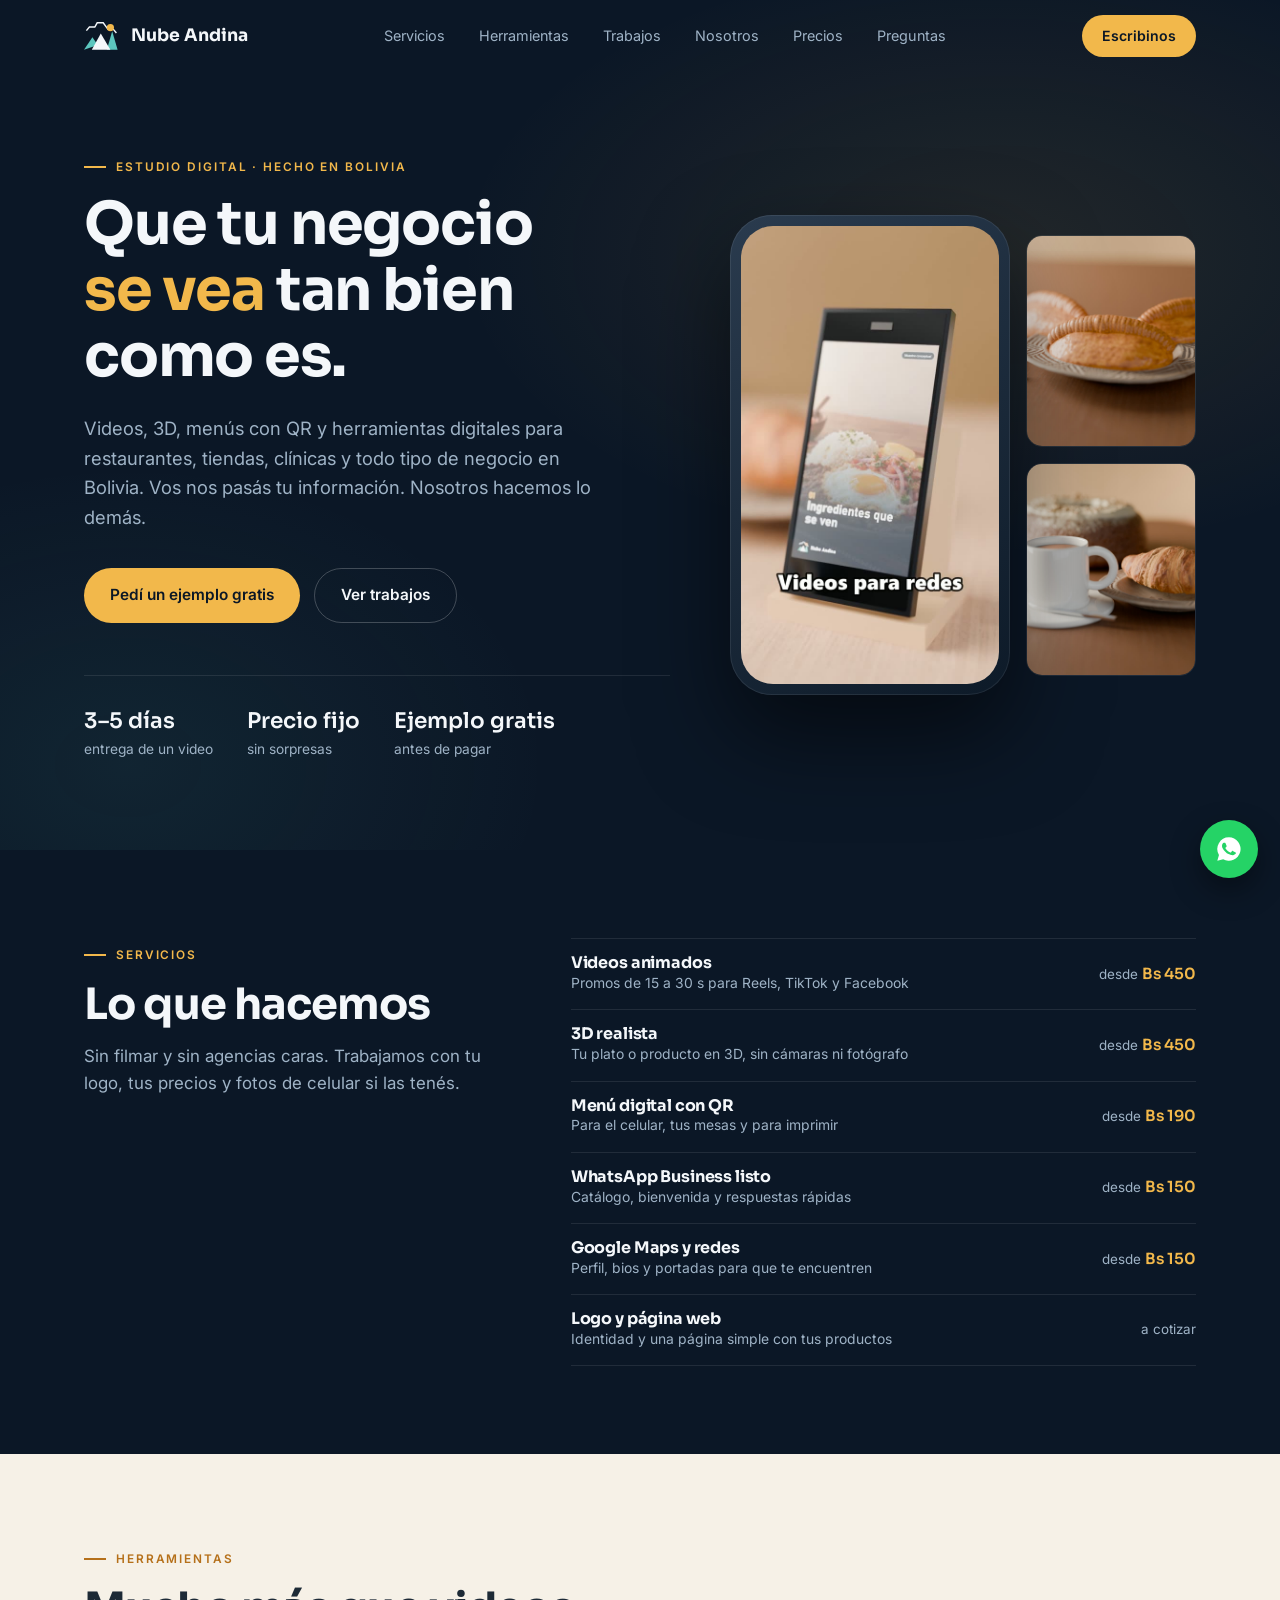
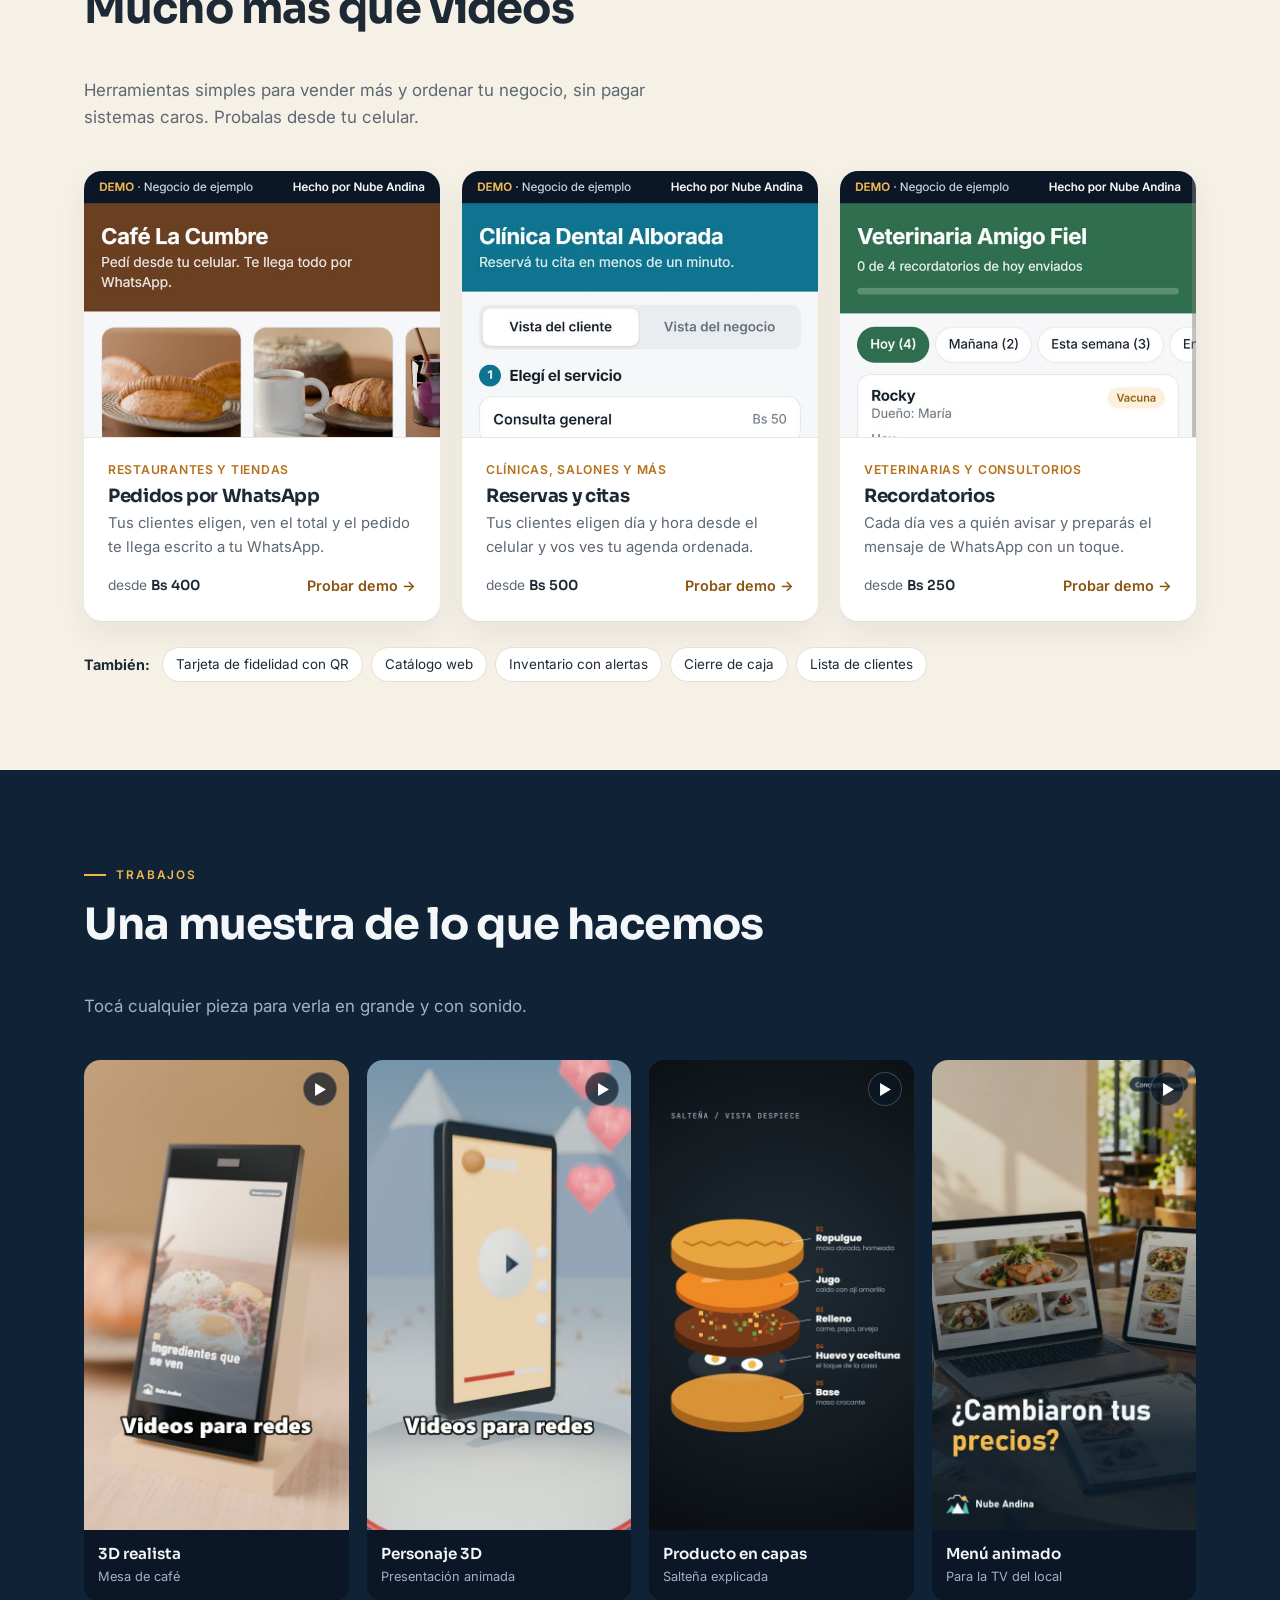
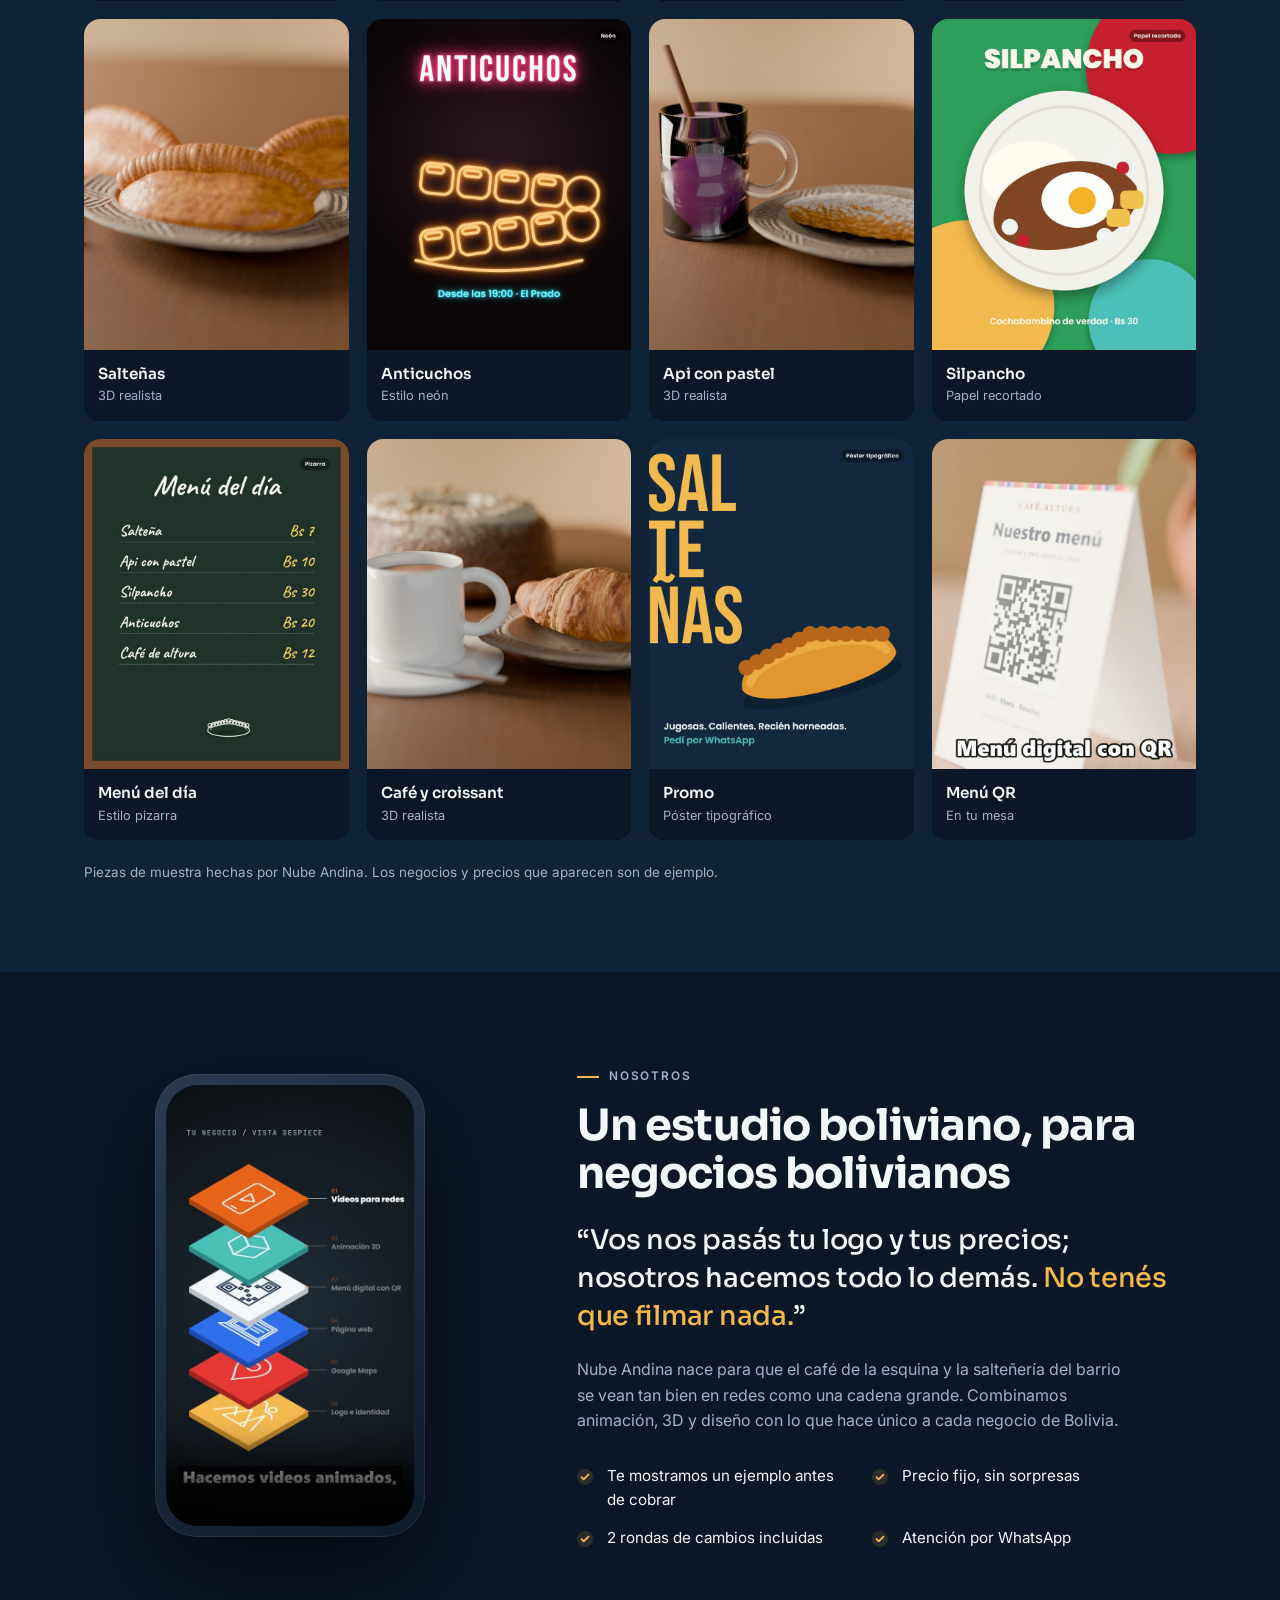
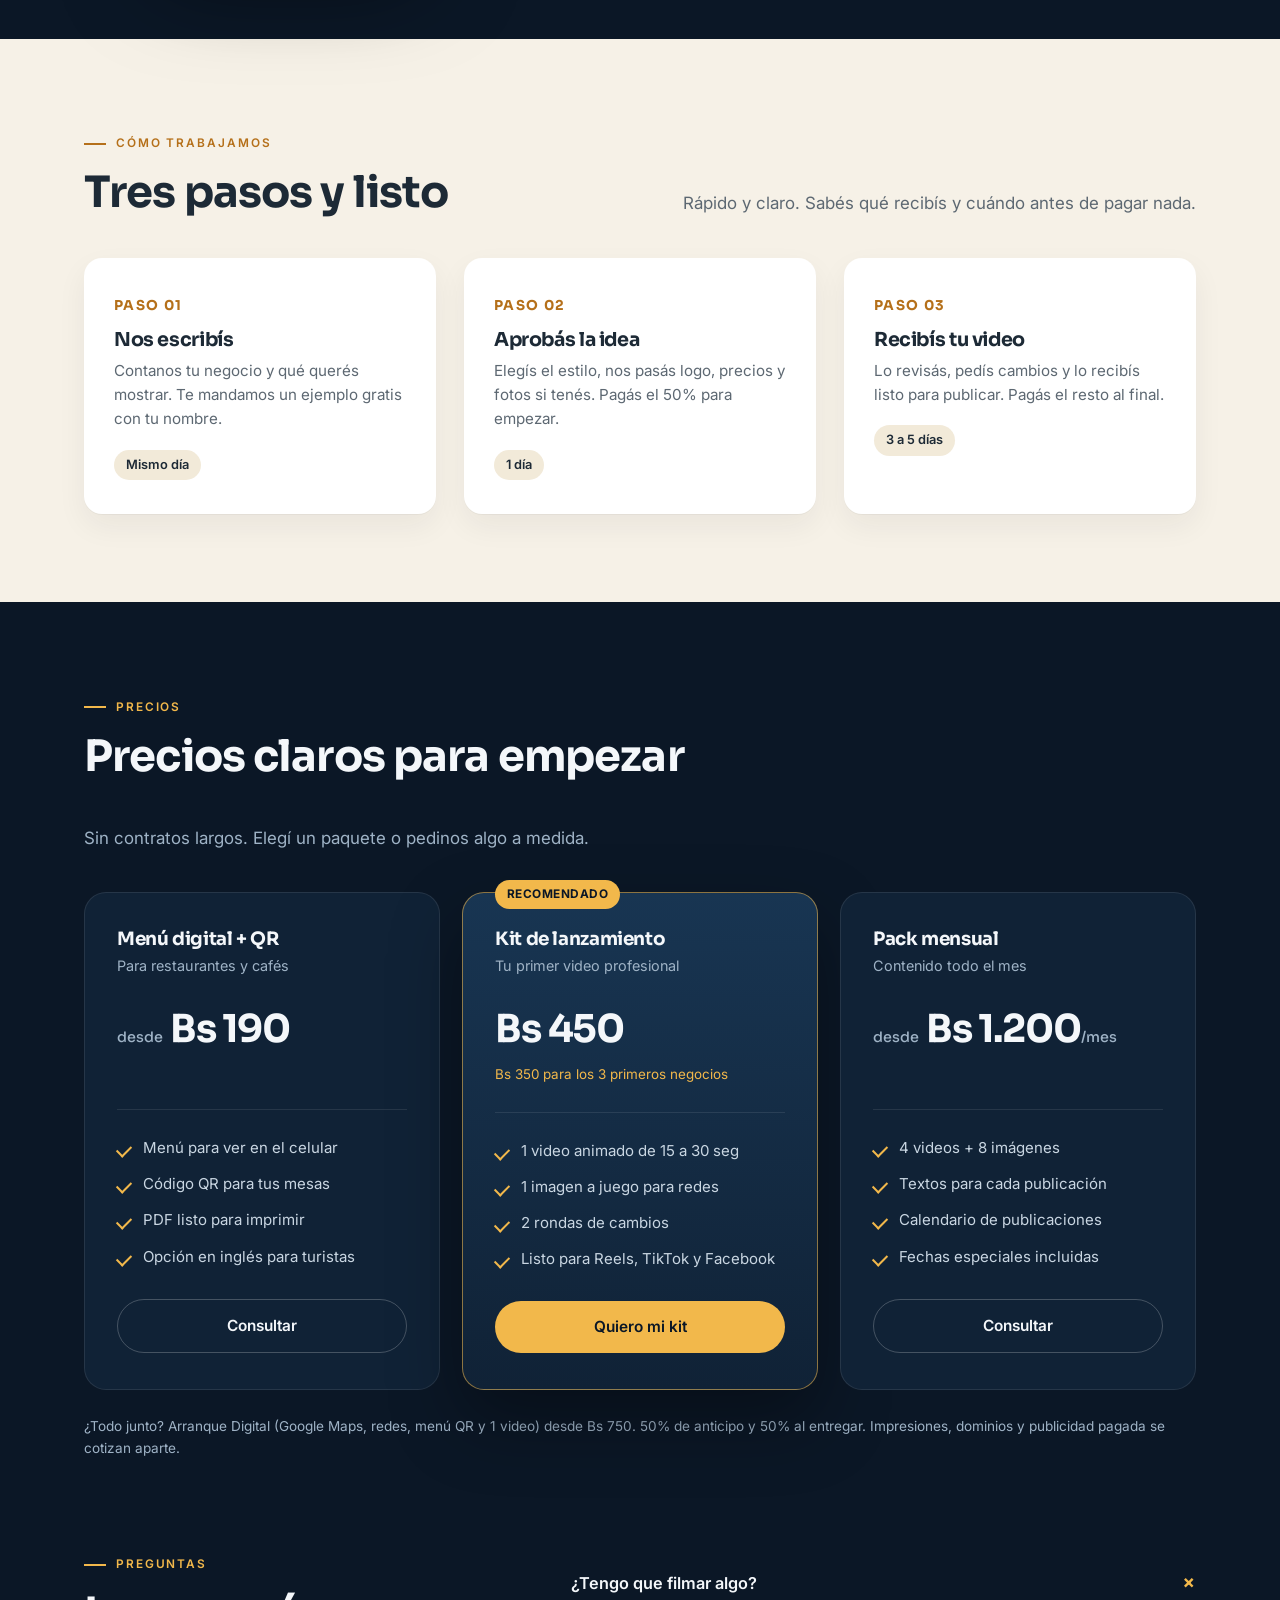
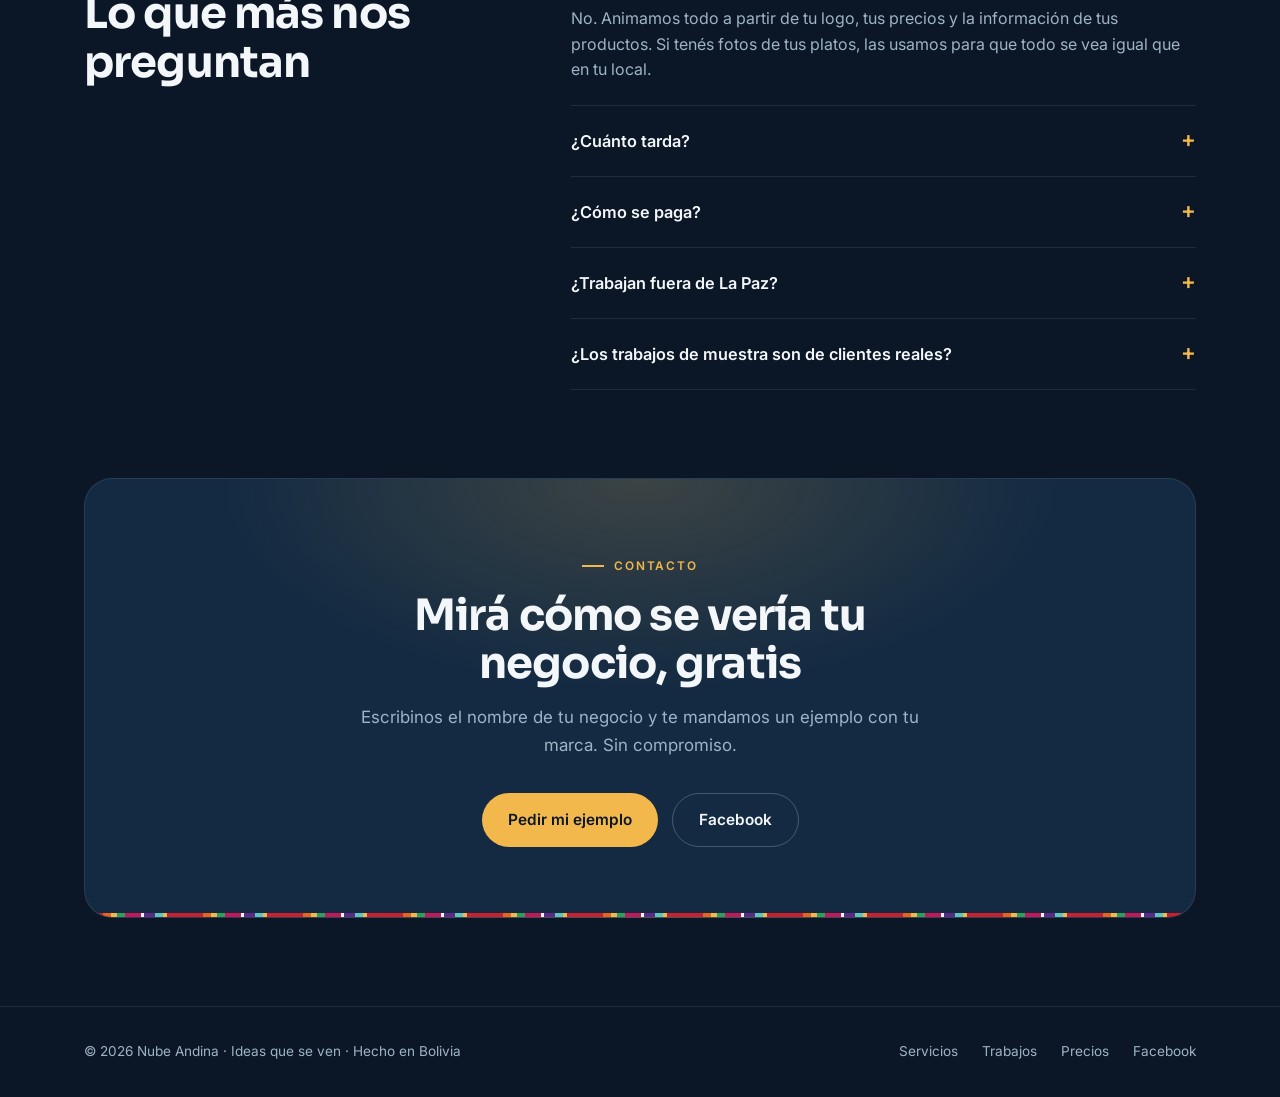
==== commit fc6f08eb: "Connect contact buttons to WhatsApp Co-Authored-By: Claude Opus 5.5 <noreply@anthropic.com>" ====
--- a/index.html
+++ b/index.html
@@ -422,7 +422,7 @@
 
 <script>
 // WhatsApp number in international format, digits only (e.g. '59170000000'). Empty = contact buttons go to Facebook.
-const WHATSAPP = '';
+const WHATSAPP = '59162899672';
 const MSG = 'Hola Nube Andina, quiero ver un ejemplo para mi negocio: ';
 const ICON_WA = '<svg viewBox="0 0 24 24" fill="#fff"><path d="M12 2a10 10 0 0 0-8.6 15.1L2 22l5-1.3A10 10 0 1 0 12 2zm5.3 14.1c-.2.6-1.3 1.2-1.8 1.2-.5.1-1 .2-3.4-.7-2.9-1.1-4.7-4-4.9-4.2-.1-.2-1.2-1.6-1.2-3s.8-2.2 1-2.5c.3-.3.6-.3.8-.3h.6c.2 0 .4 0 .6.5l.9 2.1c.1.2.1.4 0 .6l-.4.6-.4.4c-.1.1-.3.3-.1.6.2.3.8 1.3 1.7 2.1 1.2 1 2.1 1.3 2.4 1.5.3.1.5.1.6-.1l.9-1.1c.2-.3.4-.2.7-.1l2 1c.3.1.5.2.5.3.1.2.1.7-.1 1.4z"/></svg>';
 const ICON_FB = '<svg viewBox="0 0 24 24" fill="#fff"><path d="M12 2C6.4 2 2 6.1 2 11.6c0 2.9 1.2 5.4 3.2 7.1V22l2.9-1.6c1.2.3 2.5.5 3.9.5 5.6 0 10-4.1 10-9.4S17.6 2 12 2zm1 12.6-2.5-2.7-5 2.7 5.5-5.8 2.6 2.7 4.9-2.7z"/></svg>';
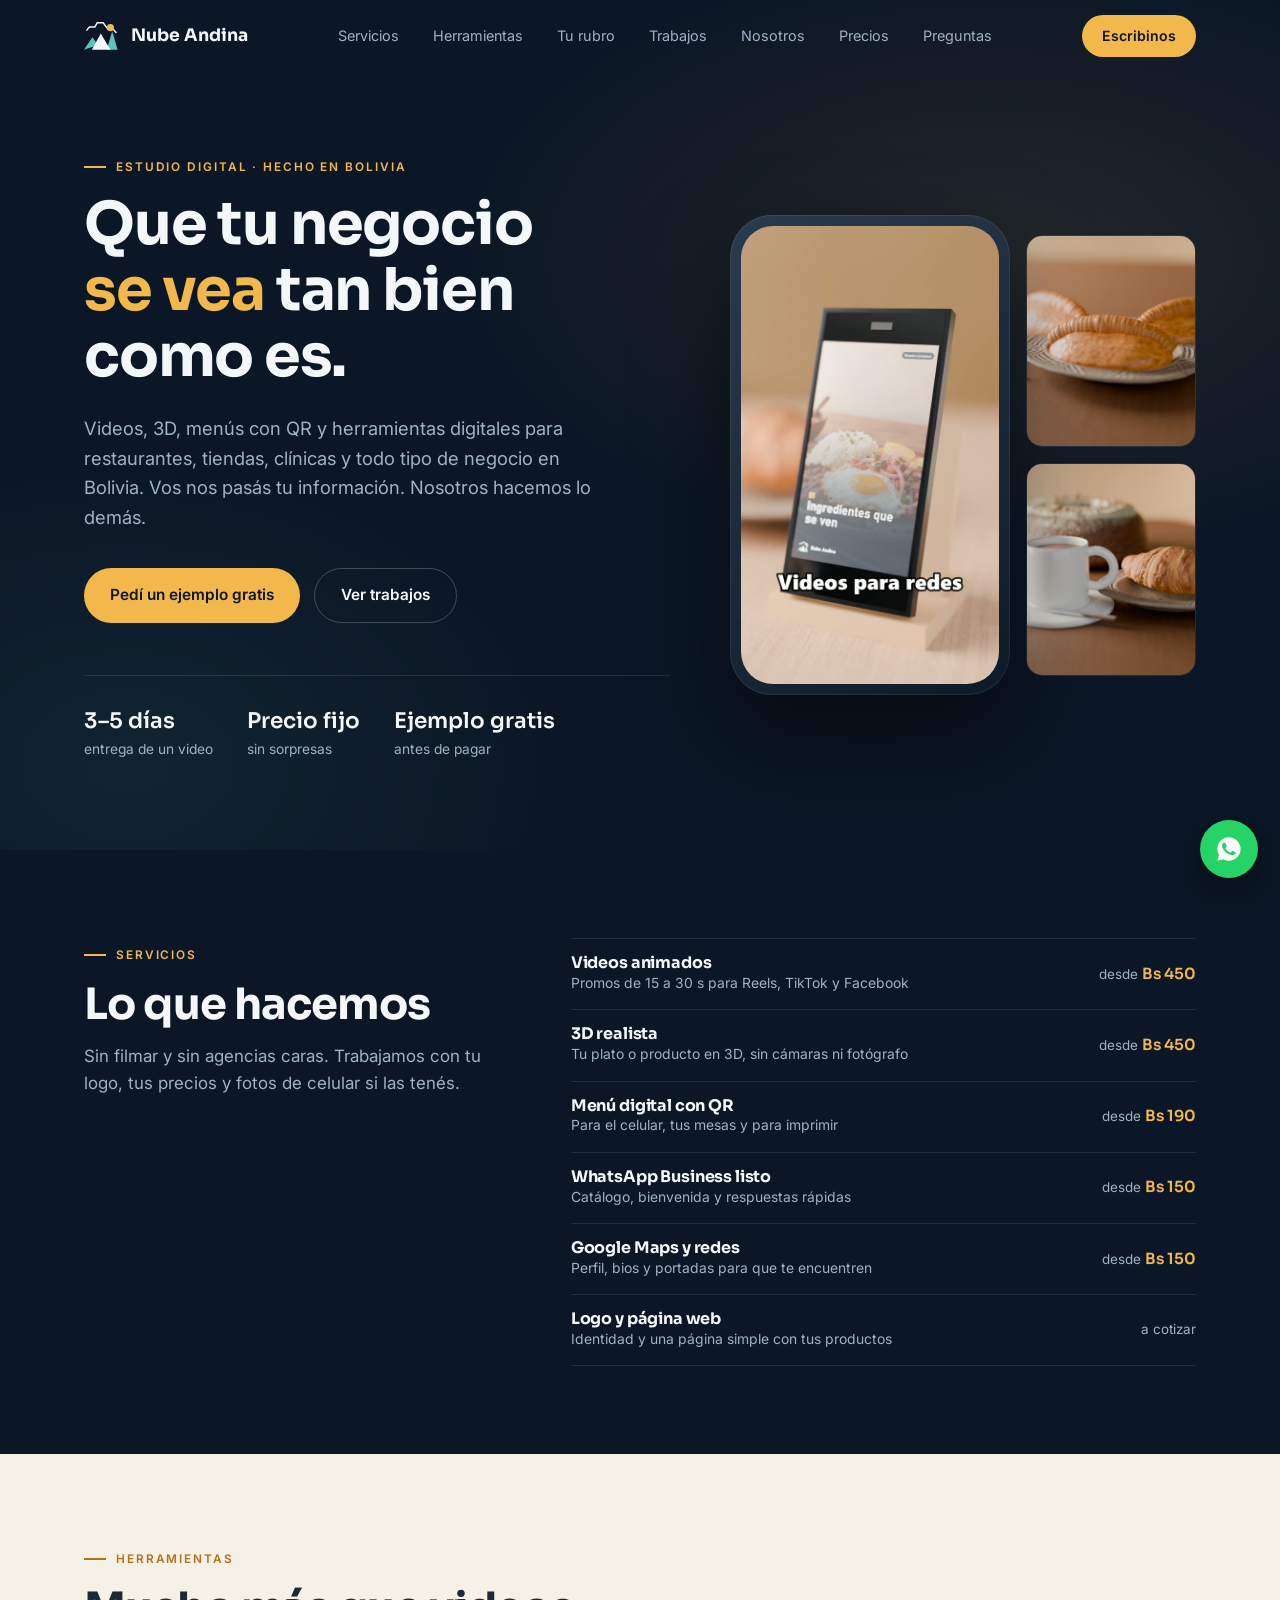
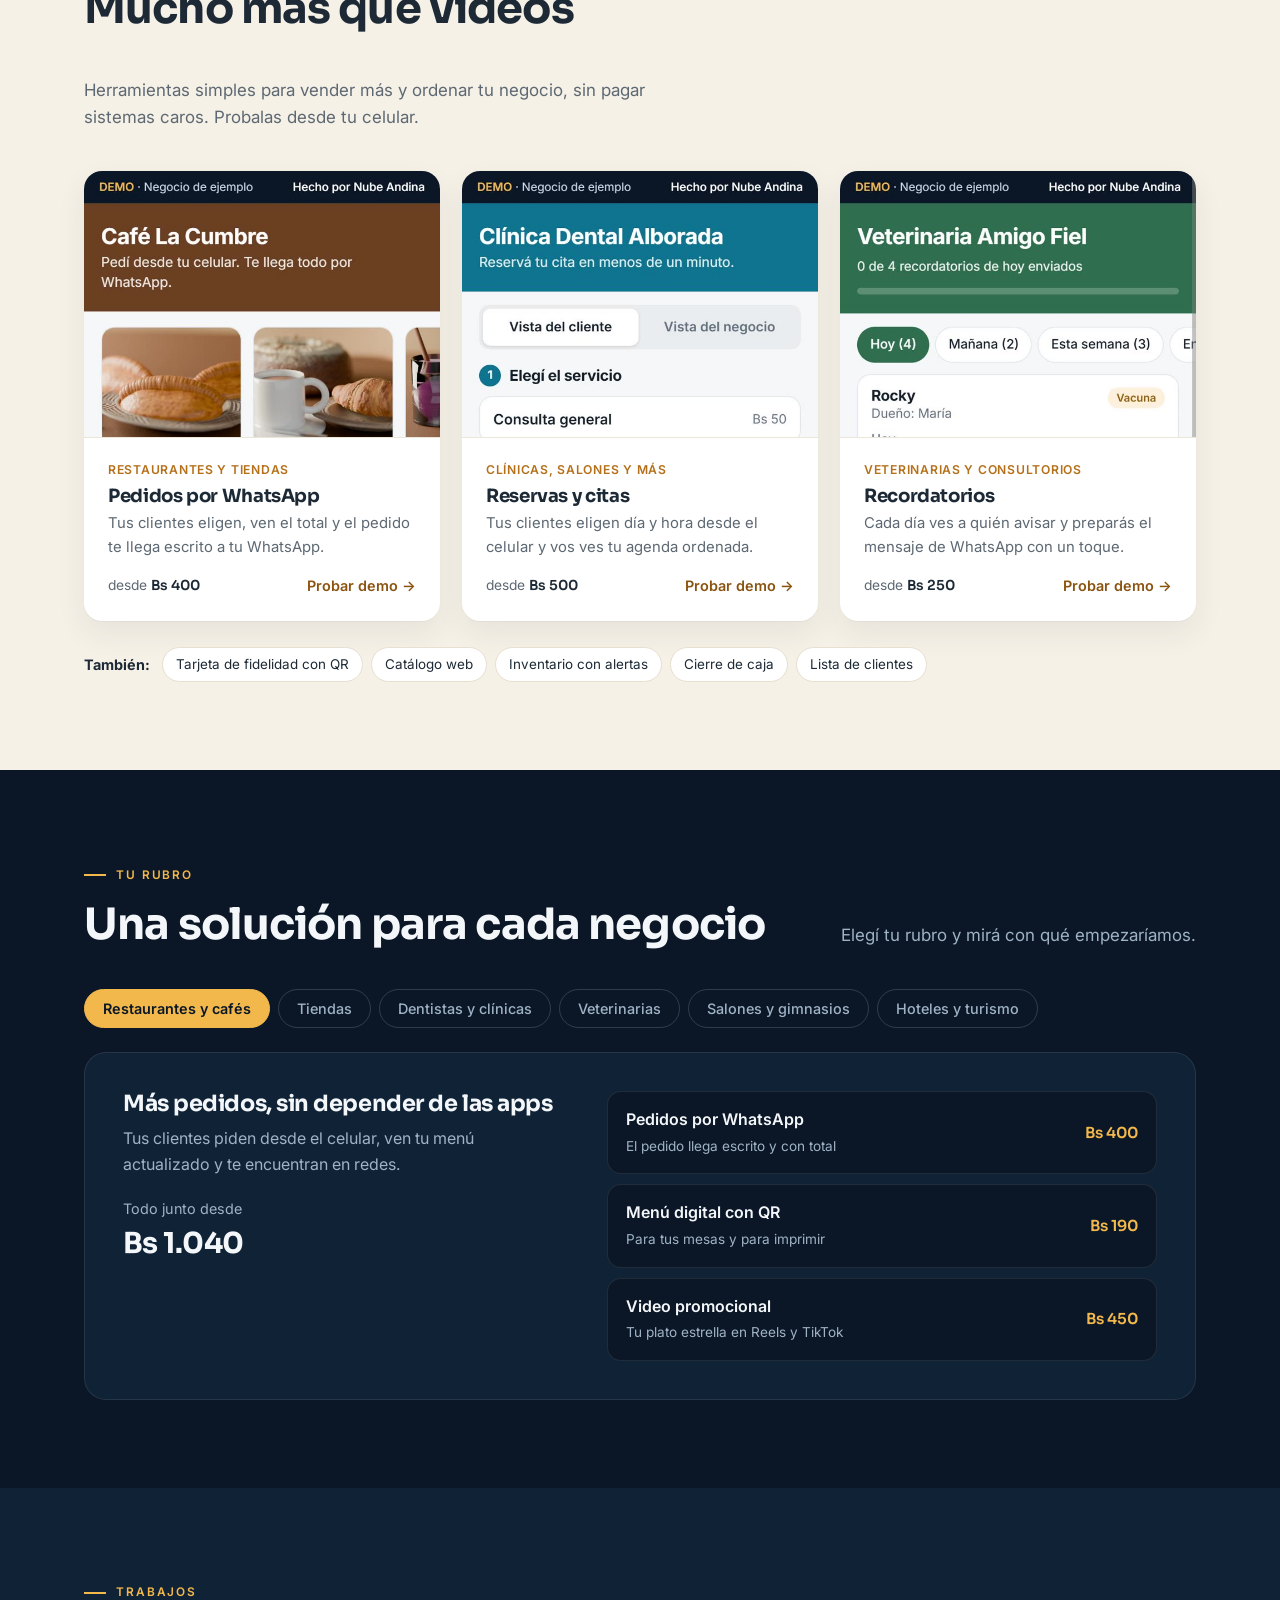
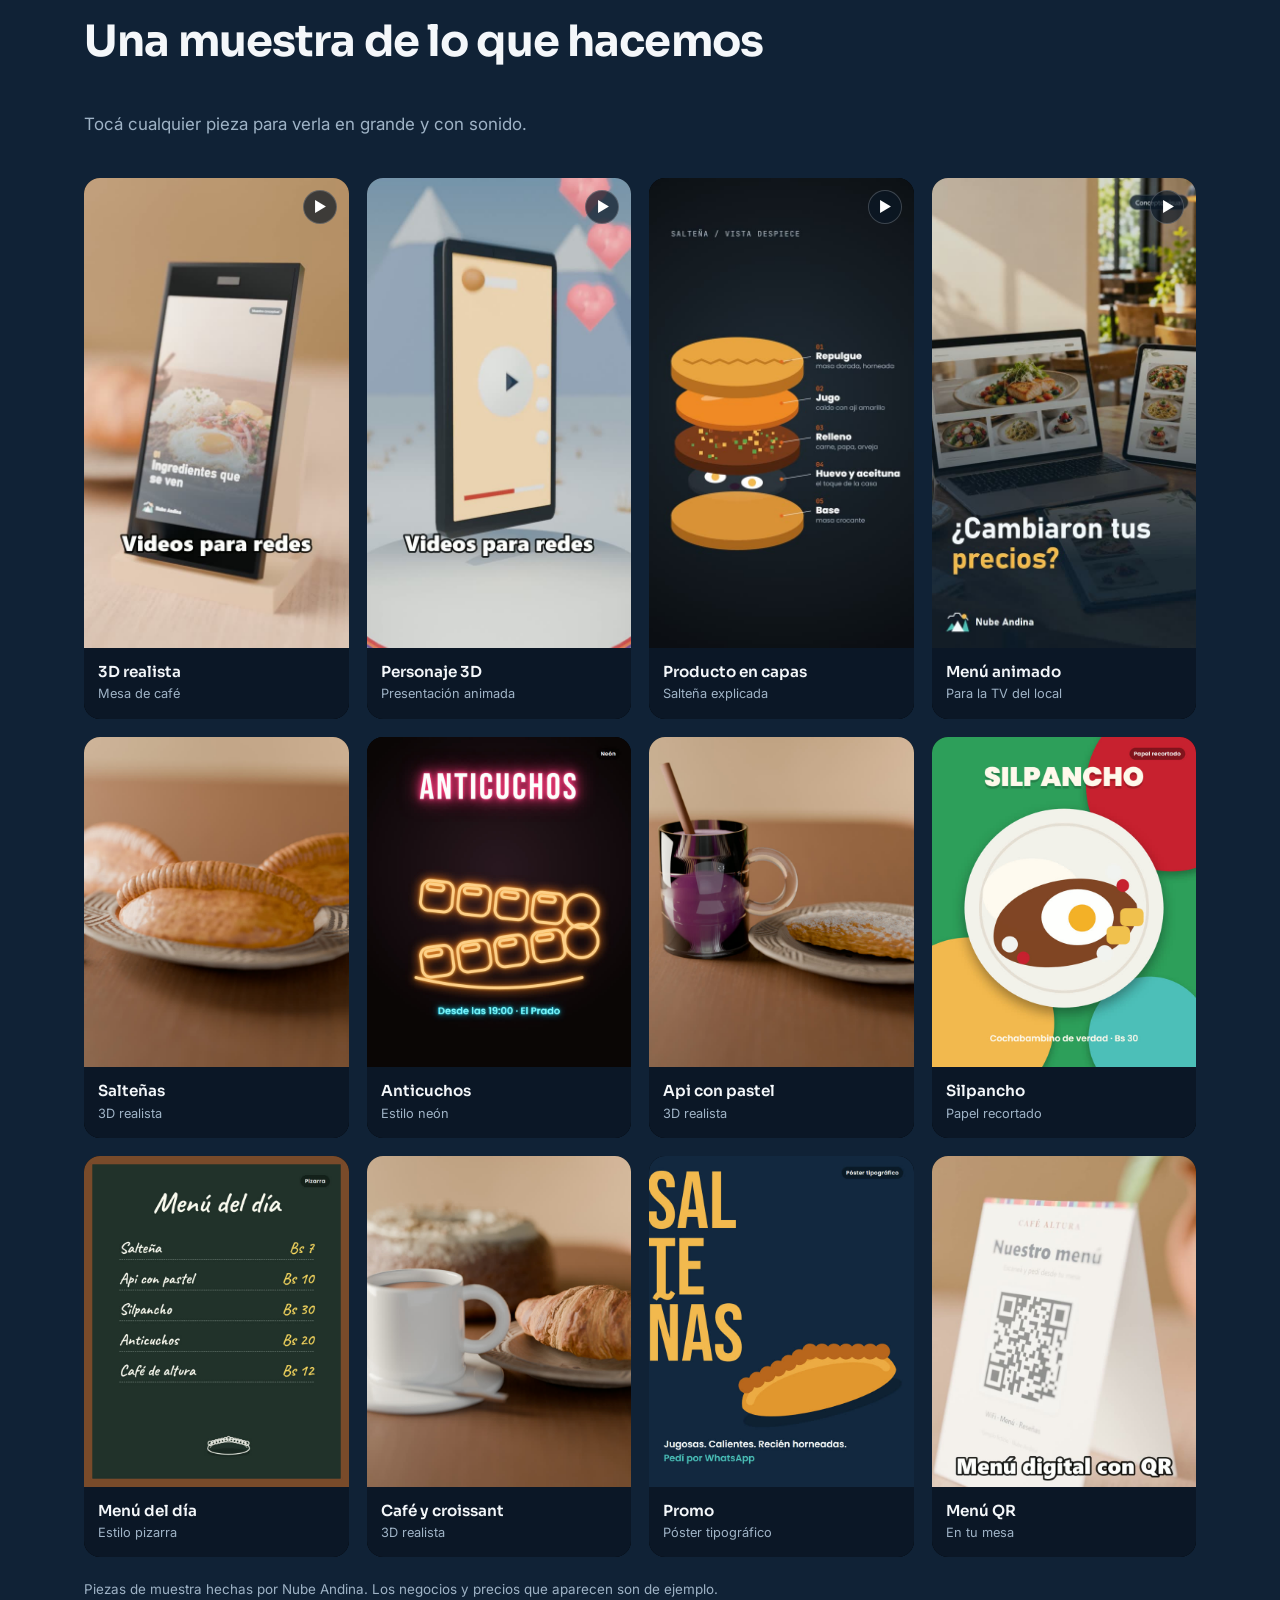
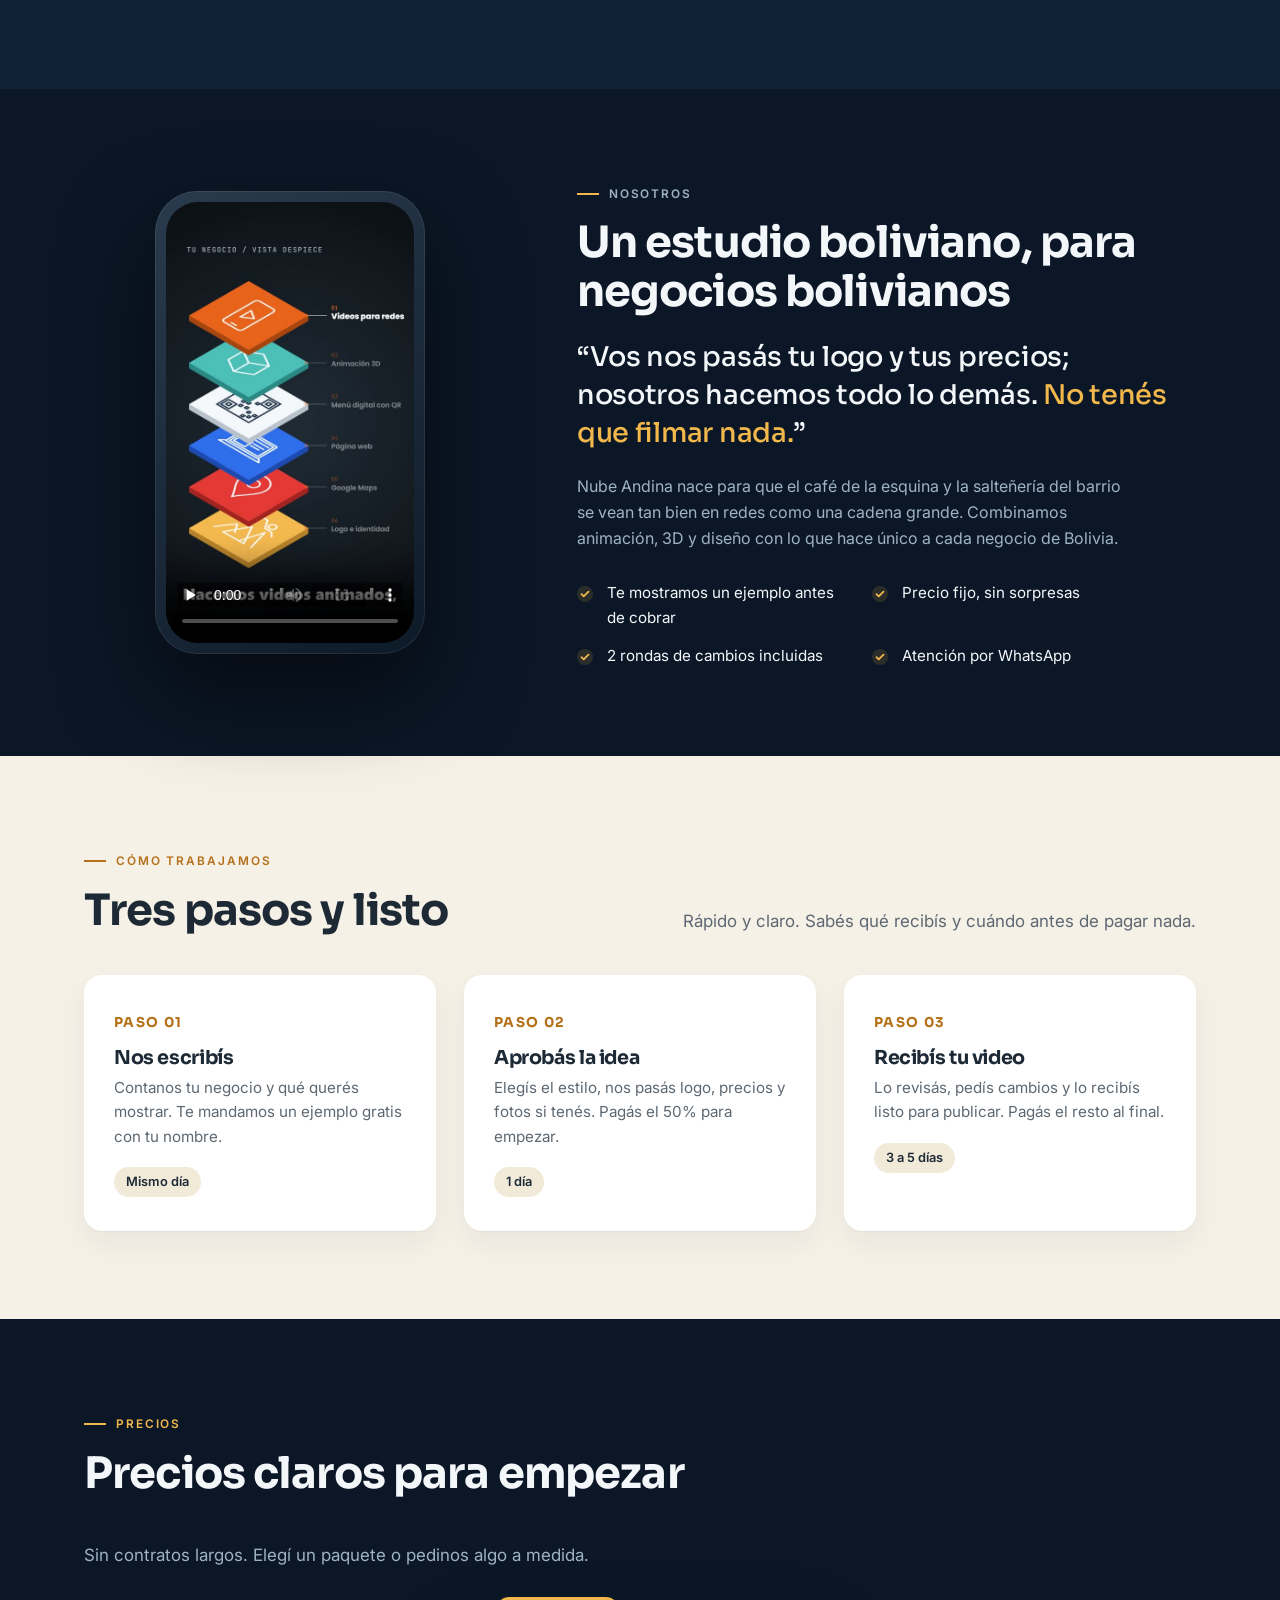
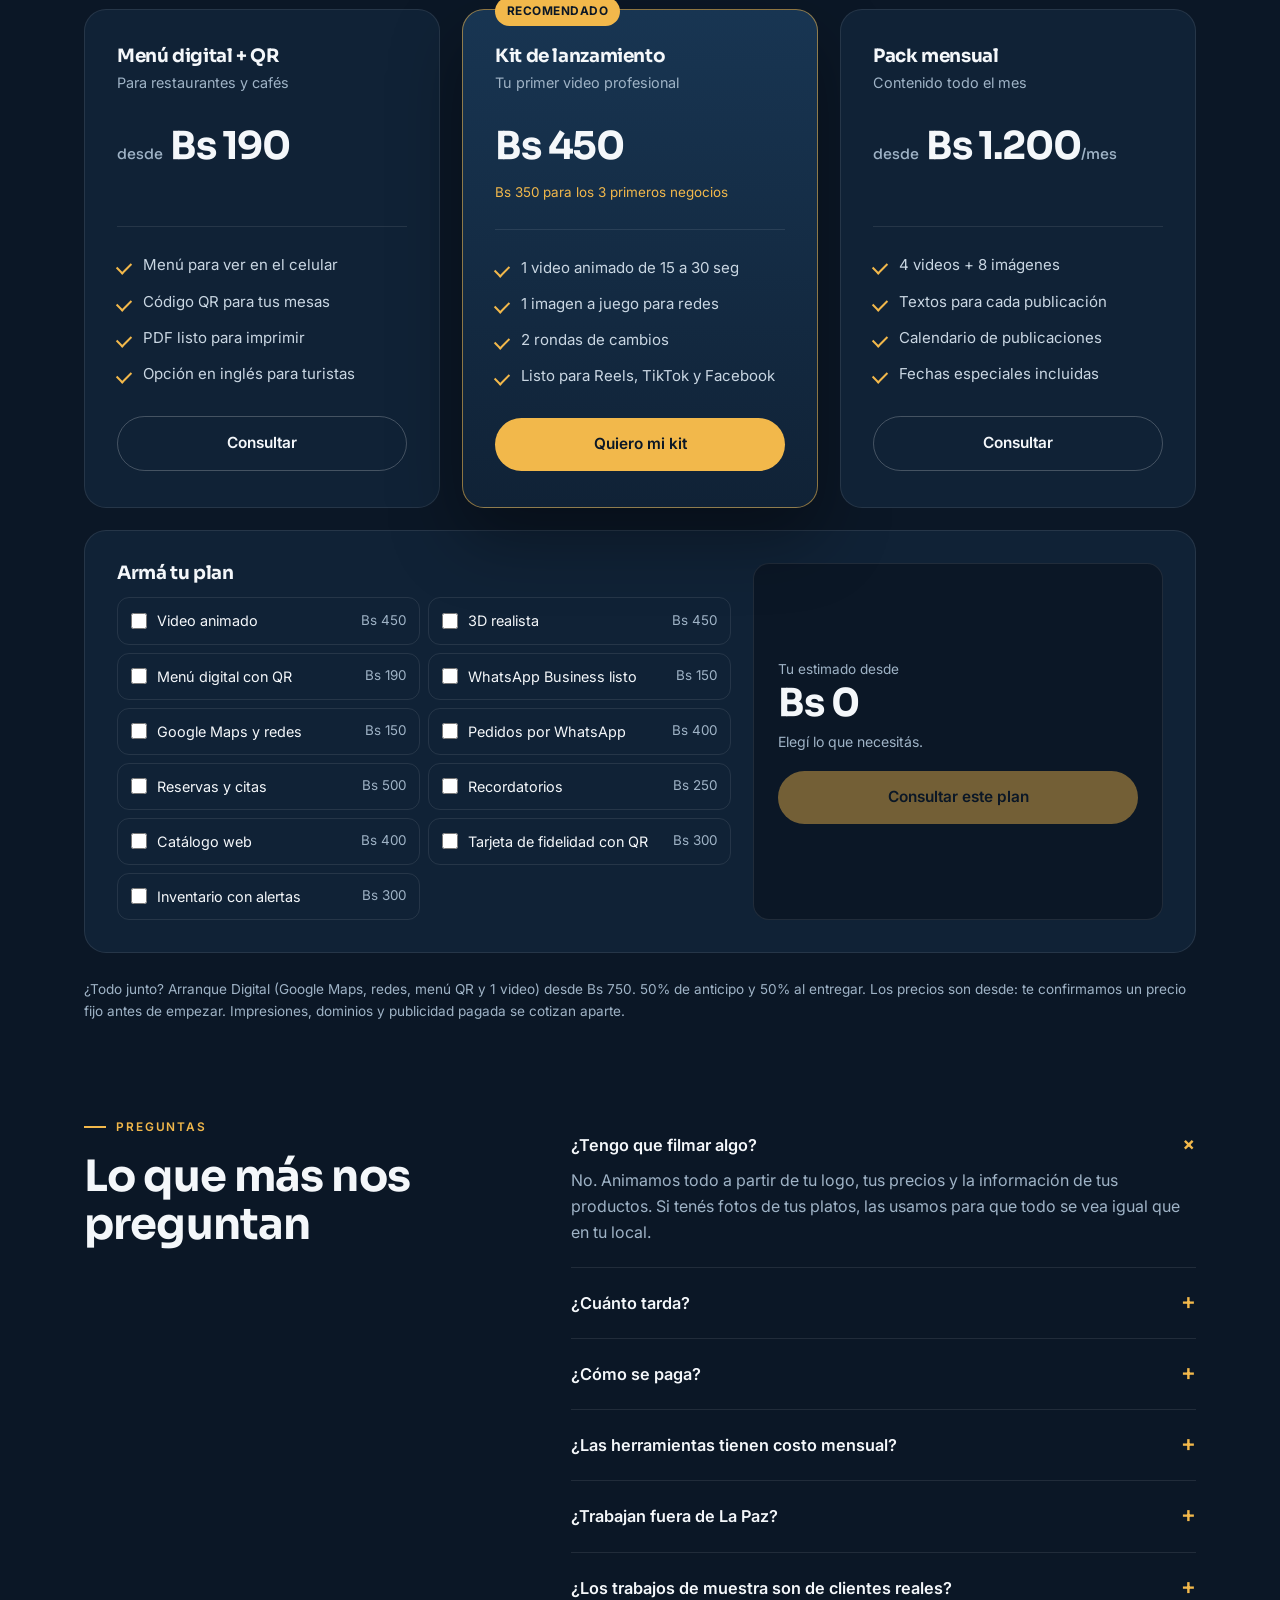
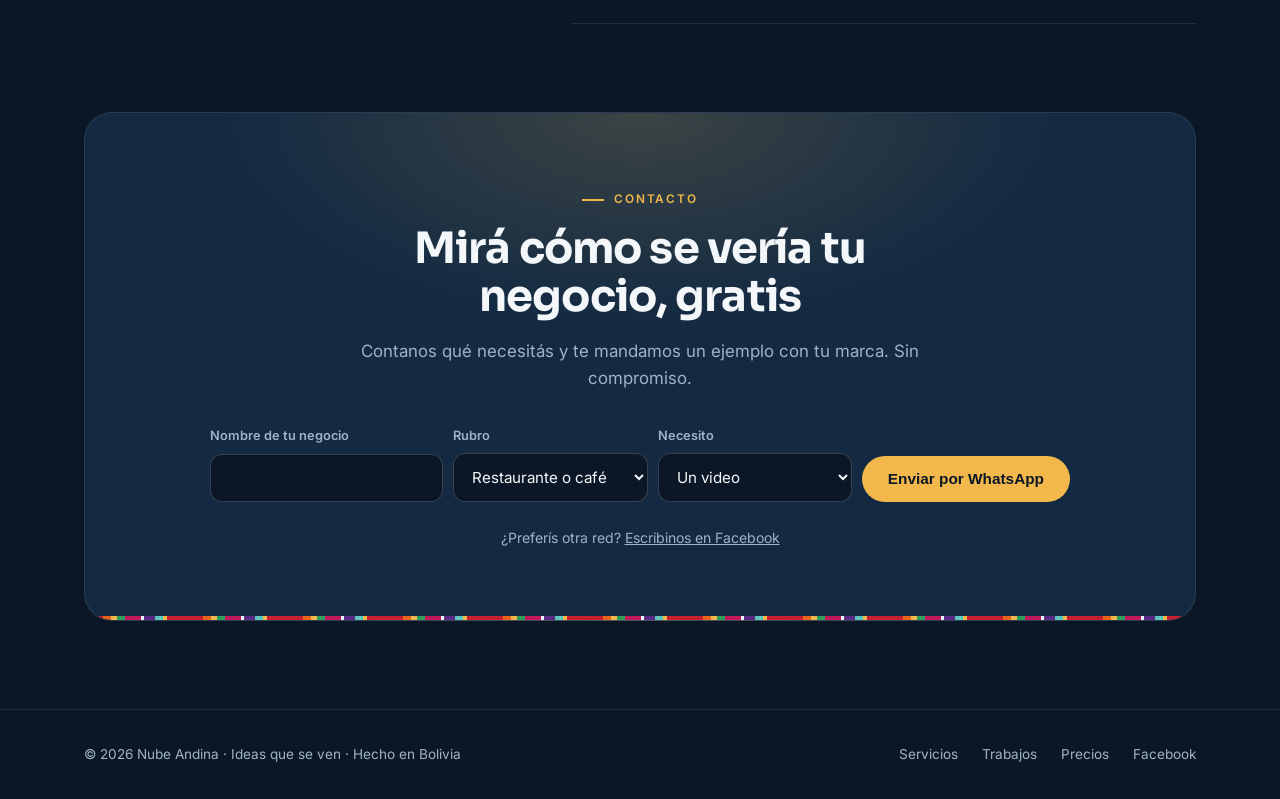
==== commit d0844dbe: "Add business-type solutions, plan calculator and owner demo views Adds a phone menu, contact form, S" ====
--- a/index.html
+++ b/index.html
@@ -6,8 +6,16 @@
 <title>Nube Andina | Videos, 3D y herramientas para negocios en Bolivia</title>
 <meta name="description" content="Estudio digital boliviano. Videos animados, 3D, menús con QR y herramientas como pedidos por WhatsApp, reservas y recordatorios para todo tipo de negocio.">
 <meta property="og:title" content="Nube Andina · Ideas que se ven">
-<meta property="og:description" content="Videos, 3D y menús con QR para restaurantes y negocios en Bolivia.">
-<meta property="og:image" content="https://nubeandina.qhatu.app/assets/port/f3d-saltena.jpg">
+<meta property="og:description" content="Videos, 3D, menús con QR y herramientas digitales para todo tipo de negocio en Bolivia.">
+<link rel="canonical" href="https://nubeandina.qhatu.app/">
+<meta property="og:url" content="https://nubeandina.qhatu.app/">
+<meta property="og:image" content="https://nubeandina.qhatu.app/assets/og.jpg">
+<meta property="og:image:width" content="1200">
+<meta property="og:image:height" content="630">
+<meta property="og:locale" content="es_BO">
+<meta name="twitter:card" content="summary_large_image">
+<script type="application/ld+json">{"@context":"https://schema.org","@type":"ProfessionalService","name":"Nube Andina","slogan":"Ideas que se ven","url":"https://nubeandina.qhatu.app/","image":"https://nubeandina.qhatu.app/assets/og.jpg","telephone":"+59162899672","areaServed":{"@type":"Country","name":"Bolivia"},"sameAs":["https://www.facebook.com/profile.php?id=61595976152654"]}</script>
+<noscript><style>.reveal{opacity:1!important;transform:none!important}</style></noscript>
 <meta property="og:type" content="website">
 <meta name="theme-color" content="#0b1726">
 <link rel="icon" href="assets/nube-andina-avatar.png">
@@ -23,6 +31,7 @@
   --r:18px;
 }
 *{box-sizing:border-box;margin:0;padding:0}
+[hidden]{display:none!important}
 html{scroll-behavior:smooth;scroll-padding-top:84px}
 body{font-family:Inter,system-ui,sans-serif;background:var(--ink);color:var(--snow);line-height:1.6;-webkit-font-smoothing:antialiased}
 a{color:inherit;text-decoration:none}
@@ -101,6 +110,22 @@
 .morepill b{color:var(--cream-ink);margin-right:4px}
 .morepill span{background:#fff;border:1px solid #e7dfcf;padding:6px 13px;border-radius:999px;font-size:.84rem;color:var(--cream-ink)}
 
+/* solutions by business type */
+.tabs{display:flex;gap:8px;flex-wrap:wrap;margin-bottom:24px}
+.tabs button{font-size:.9rem;font-weight:500;color:var(--muted);padding:10px 18px;border-radius:999px;border:1px solid rgba(255,255,255,.16);background:none;cursor:pointer;font-family:inherit;transition:.2s}
+.tabs button:hover{color:var(--snow);border-color:rgba(255,255,255,.4)}
+.tabs button[aria-selected=true]{background:var(--gold);border-color:var(--gold);color:var(--ink);font-weight:600}
+.panel{display:grid;grid-template-columns:1fr 1.25fr;gap:44px;background:var(--ink-2);border:1px solid var(--line);border-radius:22px;padding:38px}
+.panel h3{font-size:1.4rem;margin-bottom:10px}
+.panel>div>p{color:var(--muted)}
+.panel .fromp{margin-top:20px;font-size:.9rem;color:var(--muted)}
+.panel .fromp b{display:block;font-family:Sora;font-size:1.8rem;color:var(--snow);letter-spacing:-.02em;font-weight:700}
+.panel ol{list-style:none;display:grid;gap:10px;align-content:center}
+.panel li{display:flex;justify-content:space-between;gap:18px;align-items:center;background:var(--ink);border:1px solid var(--line);border-radius:14px;padding:15px 18px}
+.panel li b{display:block;font-weight:600}
+.panel li small{color:var(--muted);font-size:.85rem}
+.panel li span{white-space:nowrap;color:var(--gold);font-family:Sora;font-weight:600;font-size:.95rem}
+
 /* portfolio */
 .work{background:var(--ink-2)}
 .vgrid{display:grid;grid-template-columns:repeat(4,1fr);gap:18px}
@@ -156,6 +181,21 @@
 .plan .btn{justify-content:center}
 .fine{color:var(--muted);font-size:.85rem;margin-top:26px}
 
+/* calculator */
+.calc{display:grid;grid-template-columns:1.5fr 1fr;gap:22px;margin-top:22px;background:var(--ink-2);border:1px solid var(--line);border-radius:22px;padding:32px}
+.calc h3{font-size:1.15rem;margin-bottom:14px}
+.opts{display:grid;grid-template-columns:1fr 1fr;gap:8px}
+.opts label{display:flex;align-items:center;gap:10px;padding:11px 13px;border:1px solid var(--line);border-radius:12px;font-size:.9rem;cursor:pointer}
+.opts label:has(input:checked){border-color:var(--gold);background:var(--gold-soft)}
+.opts input{accent-color:var(--gold);width:16px;height:16px;flex:none}
+.opts span{margin-left:auto;color:var(--muted);font-size:.84rem;white-space:nowrap}
+.res{background:var(--ink);border:1px solid var(--line);border-radius:16px;padding:24px;display:flex;flex-direction:column;justify-content:center}
+.res small{color:var(--muted);font-size:.85rem}
+.res strong{font-family:Sora;font-size:2.4rem;letter-spacing:-.03em;line-height:1.15}
+.res p{color:var(--muted);font-size:.88rem;margin:6px 0 18px}
+.res .btn{justify-content:center}
+.res .btn[aria-disabled=true]{opacity:.45;pointer-events:none}
+
 /* faq */
 .faqwrap{display:grid;grid-template-columns:.8fr 1.2fr;gap:70px}
 .faq details{border-bottom:1px solid var(--line);padding:22px 0}
@@ -177,6 +217,27 @@
 footer .fl{display:flex;gap:24px}
 footer a:hover{color:var(--snow)}
 
+/* contact form */
+.cform{display:grid;grid-template-columns:1.2fr 1fr 1fr auto;gap:10px;max-width:860px;margin:0 auto;text-align:left}
+.cform label{display:grid;gap:6px;font-size:.8rem;font-weight:600;color:var(--muted)}
+.cform input,.cform select{width:100%;padding:13px 14px;border-radius:12px;border:1px solid rgba(255,255,255,.18);background:var(--ink);color:var(--snow);font:400 .95rem Inter,sans-serif}
+.cform .btn{align-self:end;justify-content:center;white-space:nowrap}
+.cform-err{color:#ffb3a7;font-size:.85rem;min-height:1.3em;margin-top:8px}
+.alt{font-size:.88rem;color:var(--muted)}
+.alt a{text-decoration:underline}
+
+/* mobile menu and skip link */
+.skip{position:absolute;left:-999px;top:8px;z-index:70;background:var(--gold);color:var(--ink);padding:10px 16px;border-radius:8px;font-weight:600}
+.skip:focus{left:12px}
+a:focus-visible,button:focus-visible,summary:focus-visible,figure:focus-visible,input:focus-visible,select:focus-visible{outline:2px solid var(--gold);outline-offset:2px}
+.nav-r{display:flex;align-items:center;gap:10px}
+.burger{display:none;width:42px;height:42px;border-radius:12px;border:1px solid rgba(255,255,255,.2);background:none;cursor:pointer;place-items:center}
+.burger svg{width:20px;height:20px;stroke:var(--snow)}
+.mmenu{background:rgba(11,23,38,.98);border-top:1px solid var(--line);padding:8px 24px 18px}
+.mmenu a{display:block;padding:13px 0;font-size:1.02rem;border-bottom:1px solid var(--line)}
+.mmenu[hidden]{display:none}
+nav.open{background:rgba(11,23,38,.98)}
+
 /* floating contact */
 .fab{position:fixed;right:22px;bottom:22px;z-index:40;width:58px;height:58px;border-radius:50%;background:#25d366;display:grid;place-items:center;box-shadow:0 12px 30px rgba(0,0,0,.4);transition:transform .2s}
 .fab:hover{transform:scale(1.07)}
@@ -193,10 +254,14 @@
   .plans,.steps,.tools{grid-template-columns:1fr 1fr}
   .vgrid,.igrid{grid-template-columns:repeat(2,1fr)}
   .links{display:none}
+  .burger{display:grid}
+  .panel,.calc{grid-template-columns:1fr;gap:24px;padding:26px}
+  .cform{grid-template-columns:1fr 1fr}
+  .cform .btn{grid-column:1/-1}
   .about .phone{order:2}
 }
 @media (max-width:620px){
-  section{padding:80px 0}
+  section{padding:60px 0}
   .wrap{padding:0 18px}
   .plans,.steps,.tools{grid-template-columns:1fr}
   .tool{flex-direction:row}
@@ -208,6 +273,16 @@
   .svc p{display:none}
   .vgrid,.igrid{gap:12px}
   .side{display:none}
+  .igrid .pitem:nth-child(n+5){display:none}
+  .plan{padding:28px 22px}
+  .plan .price{font-size:2rem;margin:12px 0 2px}
+  .plan ul{gap:8px;margin:16px 0 20px;padding-top:16px}
+  .about .phone{width:min(210px,60vw)}
+  .step{padding:22px}
+  .opts label{padding:9px 12px}
+  .opts,.cform{grid-template-columns:1fr}
+  .tabs{flex-wrap:nowrap;overflow-x:auto;margin:0 -18px 20px;padding:0 18px;scrollbar-width:none}
+  .tabs button{flex:none}
   .facts{gap:22px}
   .about ul{grid-template-columns:1fr}
   .cta .box{padding:50px 22px}
@@ -218,6 +293,7 @@
 </head>
 <body>
 
+<a class="skip" href="#servicios">Saltar al contenido</a>
 <nav>
   <div class="wrap">
     <a class="brand" href="#">
@@ -227,13 +303,18 @@
     <div class="links">
       <a href="#servicios">Servicios</a>
       <a href="#herramientas">Herramientas</a>
+      <a href="#rubros">Tu rubro</a>
       <a href="#trabajos">Trabajos</a>
       <a href="#nosotros">Nosotros</a>
       <a href="#precios">Precios</a>
       <a href="#preguntas">Preguntas</a>
     </div>
-    <a class="btn js-contact" href="#contacto">Escribinos</a>
-  </div>
+    <div class="nav-r">
+      <a class="btn js-contact" href="#contacto">Escribinos</a>
+      <button class="burger" aria-label="Abrir menú" aria-expanded="false" aria-controls="mmenu"><svg viewBox="0 0 24 24" fill="none" stroke-width="2" stroke-linecap="round"><path d="M4 7h16M4 12h16M4 17h16"/></svg></button>
+    </div>
+  </div>
+  <div class="mmenu" id="mmenu" hidden><a href="#servicios">Servicios</a><a href="#herramientas">Herramientas</a><a href="#rubros">Tu rubro</a><a href="#trabajos">Trabajos</a><a href="#nosotros">Nosotros</a><a href="#precios">Precios</a><a href="#preguntas">Preguntas</a></div>
 </nav>
 
 <header class="hero">
@@ -288,6 +369,42 @@
   </div>
 </section>
 
+<section id="rubros">
+  <div class="wrap">
+    <div class="head reveal">
+      <div><p class="eyebrow">Tu rubro</p><h2>Una solución para cada negocio</h2></div>
+      <p class="lead">Elegí tu rubro y mirá con qué empezaríamos.</p>
+    </div>
+    <div class="reveal">
+      <div class="tabs" role="tablist" aria-label="Tipo de negocio"><button role="tab" id="t-rest" aria-controls="p-rest" aria-selected="true" tabindex="0">Restaurantes y cafés</button><button role="tab" id="t-tien" aria-controls="p-tien" aria-selected="false" tabindex="-1">Tiendas</button><button role="tab" id="t-dent" aria-controls="p-dent" aria-selected="false" tabindex="-1">Dentistas y clínicas</button><button role="tab" id="t-vete" aria-controls="p-vete" aria-selected="false" tabindex="-1">Veterinarias</button><button role="tab" id="t-sal" aria-controls="p-sal" aria-selected="false" tabindex="-1">Salones y gimnasios</button><button role="tab" id="t-hot" aria-controls="p-hot" aria-selected="false" tabindex="-1">Hoteles y turismo</button></div>
+      <div class="panel" role="tabpanel" id="p-rest" aria-labelledby="t-rest">
+        <div><h3>Más pedidos, sin depender de las apps</h3><p>Tus clientes piden desde el celular, ven tu menú actualizado y te encuentran en redes.</p><p class="fromp">Todo junto desde<b>Bs 1.040</b></p></div>
+        <ol><li><div><b>Pedidos por WhatsApp</b><small>El pedido llega escrito y con total</small></div><span>Bs 400</span></li><li><div><b>Menú digital con QR</b><small>Para tus mesas y para imprimir</small></div><span>Bs 190</span></li><li><div><b>Video promocional</b><small>Tu plato estrella en Reels y TikTok</small></div><span>Bs 450</span></li></ol>
+      </div>
+      <div class="panel" role="tabpanel" id="p-tien" aria-labelledby="t-tien" hidden>
+        <div><h3>Tu tienda abierta las 24 horas</h3><p>Mostrá tus productos con precios claros y dejá de responder lo mismo todo el día.</p><p class="fromp">Todo junto desde<b>Bs 1.000</b></p></div>
+        <ol><li><div><b>Catálogo web</b><small>Actualizás desde una planilla</small></div><span>Bs 400</span></li><li><div><b>WhatsApp Business listo</b><small>Catálogo y respuestas rápidas</small></div><span>Bs 150</span></li><li><div><b>Video promocional</b><small>Para lanzamientos y ofertas</small></div><span>Bs 450</span></li></ol>
+      </div>
+      <div class="panel" role="tabpanel" id="p-dent" aria-labelledby="t-dent" hidden>
+        <div><h3>Menos sillas vacías</h3><p>Tus pacientes reservan solos y les recordás su cita antes de que se olviden.</p><p class="fromp">Todo junto desde<b>Bs 900</b></p></div>
+        <ol><li><div><b>Reservas y citas</b><small>Agenda ordenada desde el celular</small></div><span>Bs 500</span></li><li><div><b>Recordatorios</b><small>Avisos por WhatsApp con un toque</small></div><span>Bs 250</span></li><li><div><b>Google Maps y redes</b><small>Para que te encuentren cerca</small></div><span>Bs 150</span></li></ol>
+      </div>
+      <div class="panel" role="tabpanel" id="p-vete" aria-labelledby="t-vete" hidden>
+        <div><h3>Ninguna vacuna olvidada</h3><p>Cada día sabés a quién avisar. Tus clientes vuelven a tiempo y su mascota está cuidada.</p><p class="fromp">Todo junto desde<b>Bs 900</b></p></div>
+        <ol><li><div><b>Recordatorios</b><small>Vacunas, controles y citas</small></div><span>Bs 250</span></li><li><div><b>Reservas y citas</b><small>Consultas y peluquería</small></div><span>Bs 500</span></li><li><div><b>Google Maps y redes</b><small>Para que te encuentren cerca</small></div><span>Bs 150</span></li></ol>
+      </div>
+      <div class="panel" role="tabpanel" id="p-sal" aria-labelledby="t-sal" hidden>
+        <div><h3>Agenda llena y clientes que vuelven</h3><p>Reservas sin llamadas y una razón para volver cada mes.</p><p class="fromp">Todo junto desde<b>Bs 950</b></p></div>
+        <ol><li><div><b>Reservas y citas</b><small>Turnos desde el celular</small></div><span>Bs 500</span></li><li><div><b>Tarjeta de fidelidad con QR</b><small>Premiá a quienes vuelven</small></div><span>Bs 300</span></li><li><div><b>WhatsApp Business listo</b><small>Respuestas rápidas y horarios</small></div><span>Bs 150</span></li></ol>
+      </div>
+      <div class="panel" role="tabpanel" id="p-hot" aria-labelledby="t-hot" hidden>
+        <div><h3>Más reservas directas</h3><p>Llegá a turistas en español e inglés, sin pagar comisión por cada reserva.</p><p class="fromp">Todo junto desde<b>Bs 1.100</b></p></div>
+        <ol><li><div><b>Reservas y citas</b><small>Reservas directas desde tu página</small></div><span>Bs 500</span></li><li><div><b>Video para turistas</b><small>En español e inglés</small></div><span>Bs 450</span></li><li><div><b>Google Maps y redes</b><small>Fotos, reseñas y horarios</small></div><span>Bs 150</span></li></ol>
+      </div>
+    </div>
+  </div>
+</section>
+
 <section id="trabajos" class="work">
   <div class="wrap">
     <div class="head reveal">
@@ -313,7 +430,7 @@
     <p class="note">Piezas de muestra hechas por Nube Andina. Los negocios y precios que aparecen son de ejemplo.</p>
   </div>
 </section>
-<div class="lightbox" hidden><button class="close" aria-label="Cerrar">×</button><div class="lb-body"></div></div>
+<div class="lightbox" role="dialog" aria-modal="true" aria-label="Vista en grande" hidden><button class="close" aria-label="Cerrar">×</button><div class="lb-body"></div></div>
 
 <section id="nosotros" class="about">
   <div class="wrap">
@@ -380,7 +497,11 @@
         <a class="btn ghost js-contact" href="#contacto">Consultar</a>
       </div>
     </div>
-    <p class="fine">¿Todo junto? Arranque Digital (Google Maps, redes, menú QR y 1 video) desde Bs 750. 50% de anticipo y 50% al entregar. Impresiones, dominios y publicidad pagada se cotizan aparte.</p>
+    <div class="calc reveal">
+      <div><h3>Armá tu plan</h3><div class="opts"><label><input type="checkbox" data-n="Video animado" data-p="450">Video animado<span>Bs 450</span></label><label><input type="checkbox" data-n="3D realista" data-p="450">3D realista<span>Bs 450</span></label><label><input type="checkbox" data-n="Menú digital con QR" data-p="190">Menú digital con QR<span>Bs 190</span></label><label><input type="checkbox" data-n="WhatsApp Business listo" data-p="150">WhatsApp Business listo<span>Bs 150</span></label><label><input type="checkbox" data-n="Google Maps y redes" data-p="150">Google Maps y redes<span>Bs 150</span></label><label><input type="checkbox" data-n="Pedidos por WhatsApp" data-p="400">Pedidos por WhatsApp<span>Bs 400</span></label><label><input type="checkbox" data-n="Reservas y citas" data-p="500">Reservas y citas<span>Bs 500</span></label><label><input type="checkbox" data-n="Recordatorios" data-p="250">Recordatorios<span>Bs 250</span></label><label><input type="checkbox" data-n="Catálogo web" data-p="400">Catálogo web<span>Bs 400</span></label><label><input type="checkbox" data-n="Tarjeta de fidelidad con QR" data-p="300">Tarjeta de fidelidad con QR<span>Bs 300</span></label><label><input type="checkbox" data-n="Inventario con alertas" data-p="300">Inventario con alertas<span>Bs 300</span></label></div></div>
+      <div class="res" aria-live="polite"><small>Tu estimado desde</small><strong id="calcT">Bs 0</strong><p id="calcS">Elegí lo que necesitás.</p><a class="btn" id="calcB" href="#" aria-disabled="true">Consultar este plan</a></div>
+    </div>
+    <p class="fine">¿Todo junto? Arranque Digital (Google Maps, redes, menú QR y 1 video) desde Bs 750. 50% de anticipo y 50% al entregar. Los precios son desde: te confirmamos un precio fijo antes de empezar. Impresiones, dominios y publicidad pagada se cotizan aparte.</p>
   </div>
 </section>
 
@@ -391,6 +512,7 @@
       <details open><summary>¿Tengo que filmar algo?</summary><p>No. Animamos todo a partir de tu logo, tus precios y la información de tus productos. Si tenés fotos de tus platos, las usamos para que todo se vea igual que en tu local.</p></details>
       <details><summary>¿Cuánto tarda?</summary><p>Un video del Kit de lanzamiento está listo en 3 a 5 días hábiles desde que recibimos tu información y el anticipo.</p></details>
       <details><summary>¿Cómo se paga?</summary><p>50% de anticipo para empezar y 50% cuando aprobás la versión final. Te pasamos los datos de pago por WhatsApp.</p></details>
+      <details><summary>¿Las herramientas tienen costo mensual?</summary><p>La herramienta se paga una sola vez. Si querés que nos encarguemos de los cambios y el soporte, hay un plan opcional desde Bs 50 al mes.</p></details>
       <details><summary>¿Trabajan fuera de La Paz?</summary><p>Sí. Trabajamos con negocios de toda Bolivia por WhatsApp y entregamos los archivos en línea.</p></details>
       <details><summary>¿Los trabajos de muestra son de clientes reales?</summary><p>Son piezas originales de Nube Andina con negocios de ejemplo, para mostrar el estilo. Nunca publicamos trabajos de clientes sin su permiso.</p></details>
     </div>
@@ -402,11 +524,15 @@
     <div class="box reveal">
       <p class="eyebrow">Contacto</p>
       <h2>Mirá cómo se vería tu negocio, gratis</h2>
-      <p class="lead">Escribinos el nombre de tu negocio y te mandamos un ejemplo con tu marca. Sin compromiso.</p>
-      <div class="cta-row">
-        <a class="btn js-contact js-direct" href="https://www.facebook.com/profile.php?id=61595976152654" target="_blank" rel="noopener">Pedir mi ejemplo</a>
-        <a class="btn ghost" href="https://www.facebook.com/profile.php?id=61595976152654" target="_blank" rel="noopener">Facebook</a>
-      </div>
+      <p class="lead">Contanos qué necesitás y te mandamos un ejemplo con tu marca. Sin compromiso.</p>
+      <form class="cform" id="cform" novalidate>
+        <label>Nombre de tu negocio<input id="cNeg" autocomplete="organization"></label>
+        <label>Rubro<select id="cRub"><option>Restaurante o café</option><option>Tienda</option><option>Dentista o clínica</option><option>Veterinaria</option><option>Salón o gimnasio</option><option>Hotel o turismo</option><option>Otro</option></select></label>
+        <label>Necesito<select id="cNec"><option>Un video</option><option>Pedidos por WhatsApp</option><option>Reservas y citas</option><option>Recordatorios</option><option>Menú digital con QR</option><option>No sé, quiero que me asesoren</option></select></label>
+        <button class="btn" type="submit">Enviar por WhatsApp</button>
+      </form>
+      <p class="cform-err" id="cErr" role="alert"></p>
+      <p class="alt">¿Preferís otra red? <a href="https://www.facebook.com/profile.php?id=61595976152654" target="_blank" rel="noopener">Escribinos en Facebook</a></p>
     </div>
   </div>
 </section>
@@ -436,6 +562,39 @@
   fab.classList.add('fb'); fab.innerHTML = ICON_FB;
 }
 
+// send any prepared message to the best contact channel
+const contactar = msg => window.open(WHATSAPP ? 'https://wa.me/' + WHATSAPP + '?text=' + encodeURIComponent(msg) : 'https://www.facebook.com/profile.php?id=61595976152654', '_blank', 'noopener');
+
+// mobile menu
+const burger = document.querySelector('.burger'), mmenu = document.getElementById('mmenu');
+const setMenu = open => { mmenu.hidden = !open; burger.setAttribute('aria-expanded', open); burger.setAttribute('aria-label', open ? 'Cerrar menú' : 'Abrir menú'); document.querySelector('nav').classList.toggle('open', open); };
+burger.addEventListener('click', () => setMenu(mmenu.hidden));
+mmenu.addEventListener('click', e => { if (e.target.tagName === 'A') setMenu(false); });
+
+// business type tabs
+const tabs = [...document.querySelectorAll('[role=tab]')];
+const pick = b => tabs.forEach(x => { const on = x === b; x.setAttribute('aria-selected', on); x.tabIndex = on ? 0 : -1; document.getElementById(x.getAttribute('aria-controls')).hidden = !on; });
+tabs.forEach((b, i) => { b.addEventListener('click', () => pick(b)); b.addEventListener('keydown', e => { const d = e.key === 'ArrowRight' ? 1 : e.key === 'ArrowLeft' ? -1 : 0; if (!d) return; const n = tabs[(i + d + tabs.length) % tabs.length]; pick(n); n.focus(); }); });
+
+// plan calculator
+const checks = [...document.querySelectorAll('.opts input')], calcB = document.getElementById('calcB');
+const chosen = () => checks.filter(c => c.checked);
+const calc = () => { const s = chosen(), total = s.reduce((a, c) => a + +c.dataset.p, 0); document.getElementById('calcT').textContent = 'Bs ' + total.toLocaleString('es-BO'); document.getElementById('calcS').textContent = s.length ? 'Empezás con un anticipo de Bs ' + Math.ceil(total / 2).toLocaleString('es-BO') + ' (50%).' : 'Elegí lo que necesitás.'; calcB.setAttribute('aria-disabled', !s.length); };
+checks.forEach(c => c.addEventListener('change', calc));
+calcB.addEventListener('click', e => { e.preventDefault(); if (chosen().length) contactar('Hola Nube Andina, quiero consultar este plan:\n' + chosen().map(c => '• ' + c.dataset.n).join('\n') + '\nEstimado desde: ' + document.getElementById('calcT').textContent); });
+
+// contact form
+document.getElementById('cform').addEventListener('submit', e => {
+  e.preventDefault();
+  const neg = document.getElementById('cNeg'), err = document.getElementById('cErr');
+  if (!neg.value.trim()) { err.textContent = 'Escribí el nombre de tu negocio.'; return neg.focus(); }
+  err.textContent = '';
+  contactar('Hola Nube Andina, quiero ver un ejemplo.\nNegocio: ' + neg.value.trim() + '\nRubro: ' + document.getElementById('cRub').value + '\nNecesito: ' + document.getElementById('cNec').value);
+});
+
+// respect reduced motion for the hero video
+if (matchMedia('(prefers-reduced-motion: reduce)').matches) document.querySelector('.stage video').pause();
+
 // nav turns solid after scrolling; sections fade in once
 const nav = document.querySelector('nav');
 const onScroll = () => nav.classList.toggle('solid', scrollY > 30);
@@ -447,14 +606,21 @@
 const io = new IntersectionObserver(es => es.forEach(e => e.isIntersecting ? e.target.play().catch(() => {}) : e.target.pause()), { threshold: .4 });
 document.querySelectorAll('.pitem video').forEach(v => io.observe(v));
 const lb = document.querySelector('.lightbox'), lbBody = lb.querySelector('.lb-body');
-document.querySelectorAll('.pitem').forEach(it => it.addEventListener('click', () => {
+let lbFrom = null;
+const openLb = it => {
   const src = it.dataset.src;
+  lbFrom = it;
   lbBody.innerHTML = src.endsWith('.mp4') ? '<video src="' + src + '" controls autoplay playsinline></video>' : '<img src="' + src + '" alt="">';
-  lb.hidden = false; document.body.style.overflow = 'hidden';
-}));
-const closeLb = () => { lb.hidden = true; lbBody.innerHTML = ''; document.body.style.overflow = ''; };
+  lb.hidden = false; document.body.style.overflow = 'hidden'; lb.querySelector('.close').focus();
+};
+document.querySelectorAll('.pitem').forEach(it => {
+  it.tabIndex = 0; it.setAttribute('role', 'button'); it.setAttribute('aria-label', 'Ver en grande: ' + it.querySelector('b').textContent);
+  it.addEventListener('click', () => openLb(it));
+  it.addEventListener('keydown', e => { if (e.key === 'Enter' || e.key === ' ') { e.preventDefault(); openLb(it); } });
+});
+const closeLb = () => { if (lb.hidden) return; lb.hidden = true; lbBody.innerHTML = ''; document.body.style.overflow = ''; if (lbFrom) lbFrom.focus(); };
 lb.addEventListener('click', e => { if (e.target === lb || e.target.classList.contains('close')) closeLb(); });
-document.addEventListener('keydown', e => { if (e.key === 'Escape') closeLb(); });
+document.addEventListener('keydown', e => { if (e.key === 'Escape') { closeLb(); setMenu(false); } });
 </script>
 </body>
 </html>
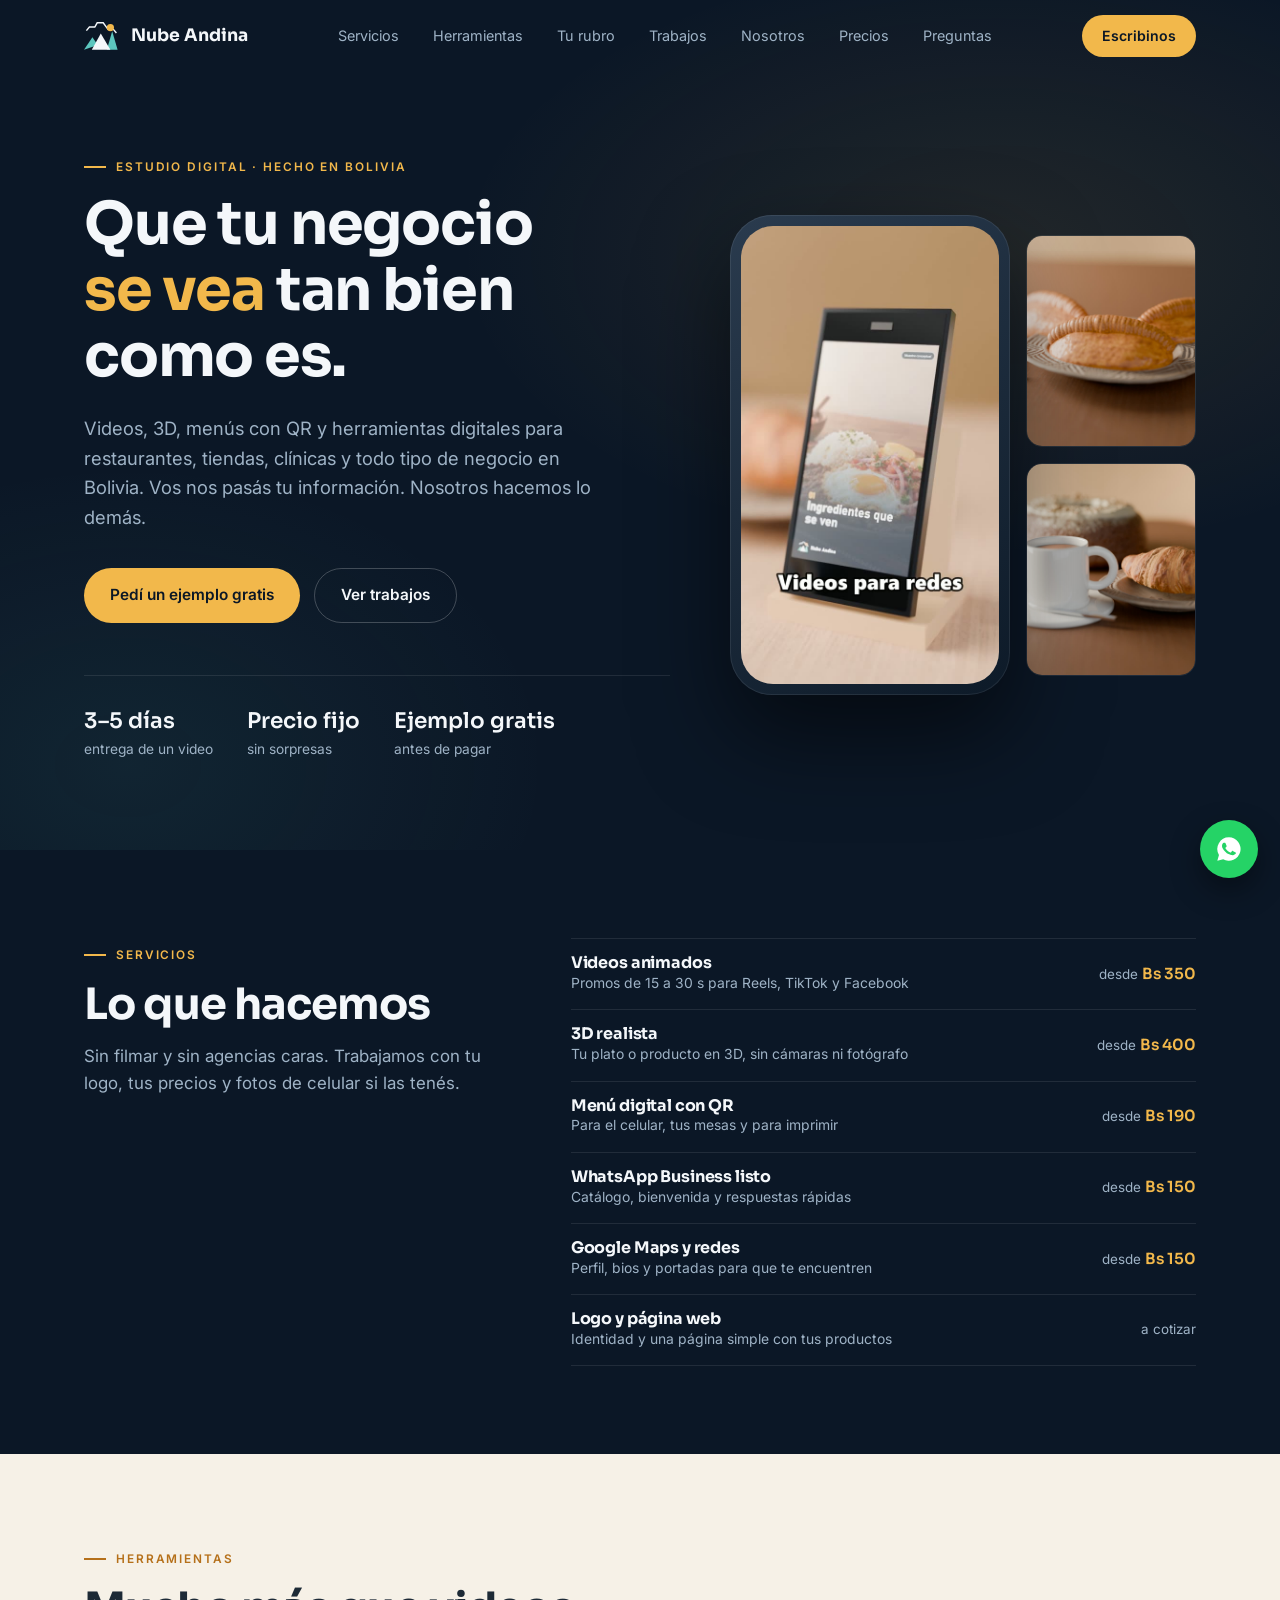
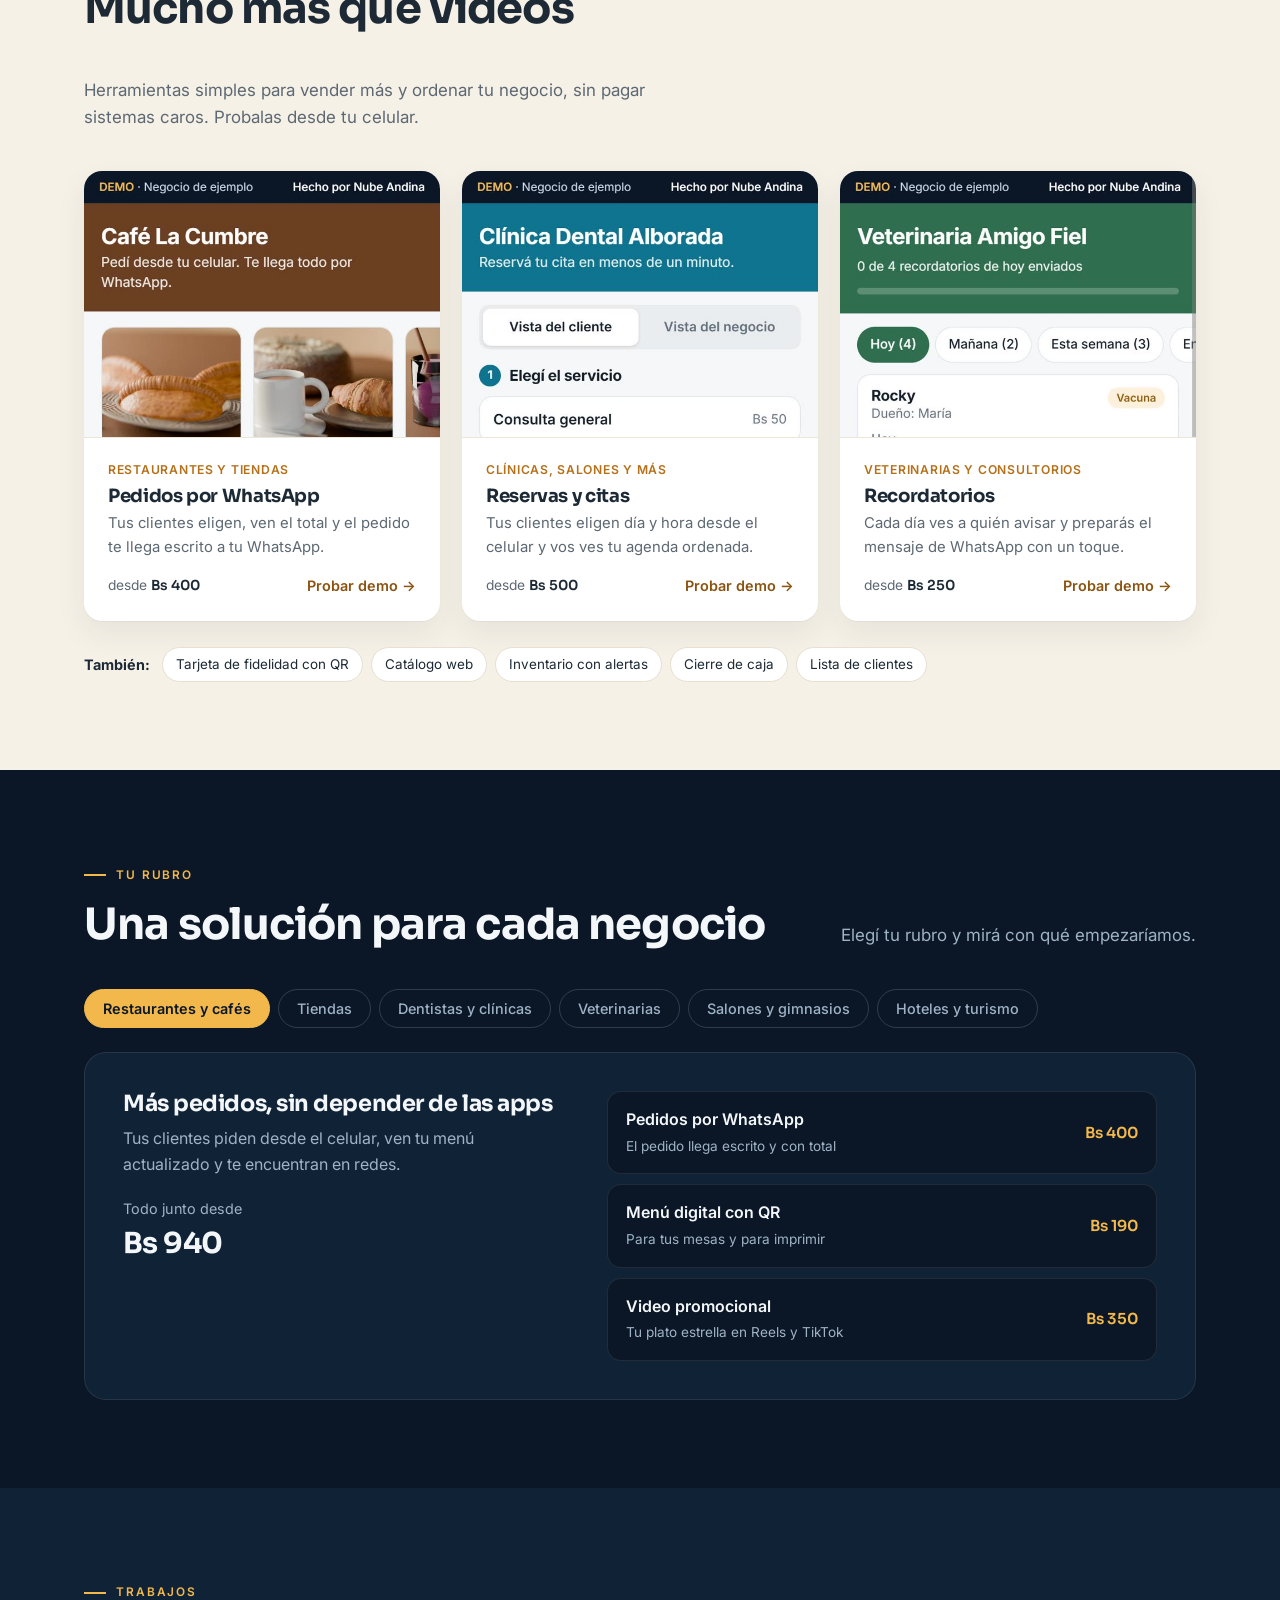
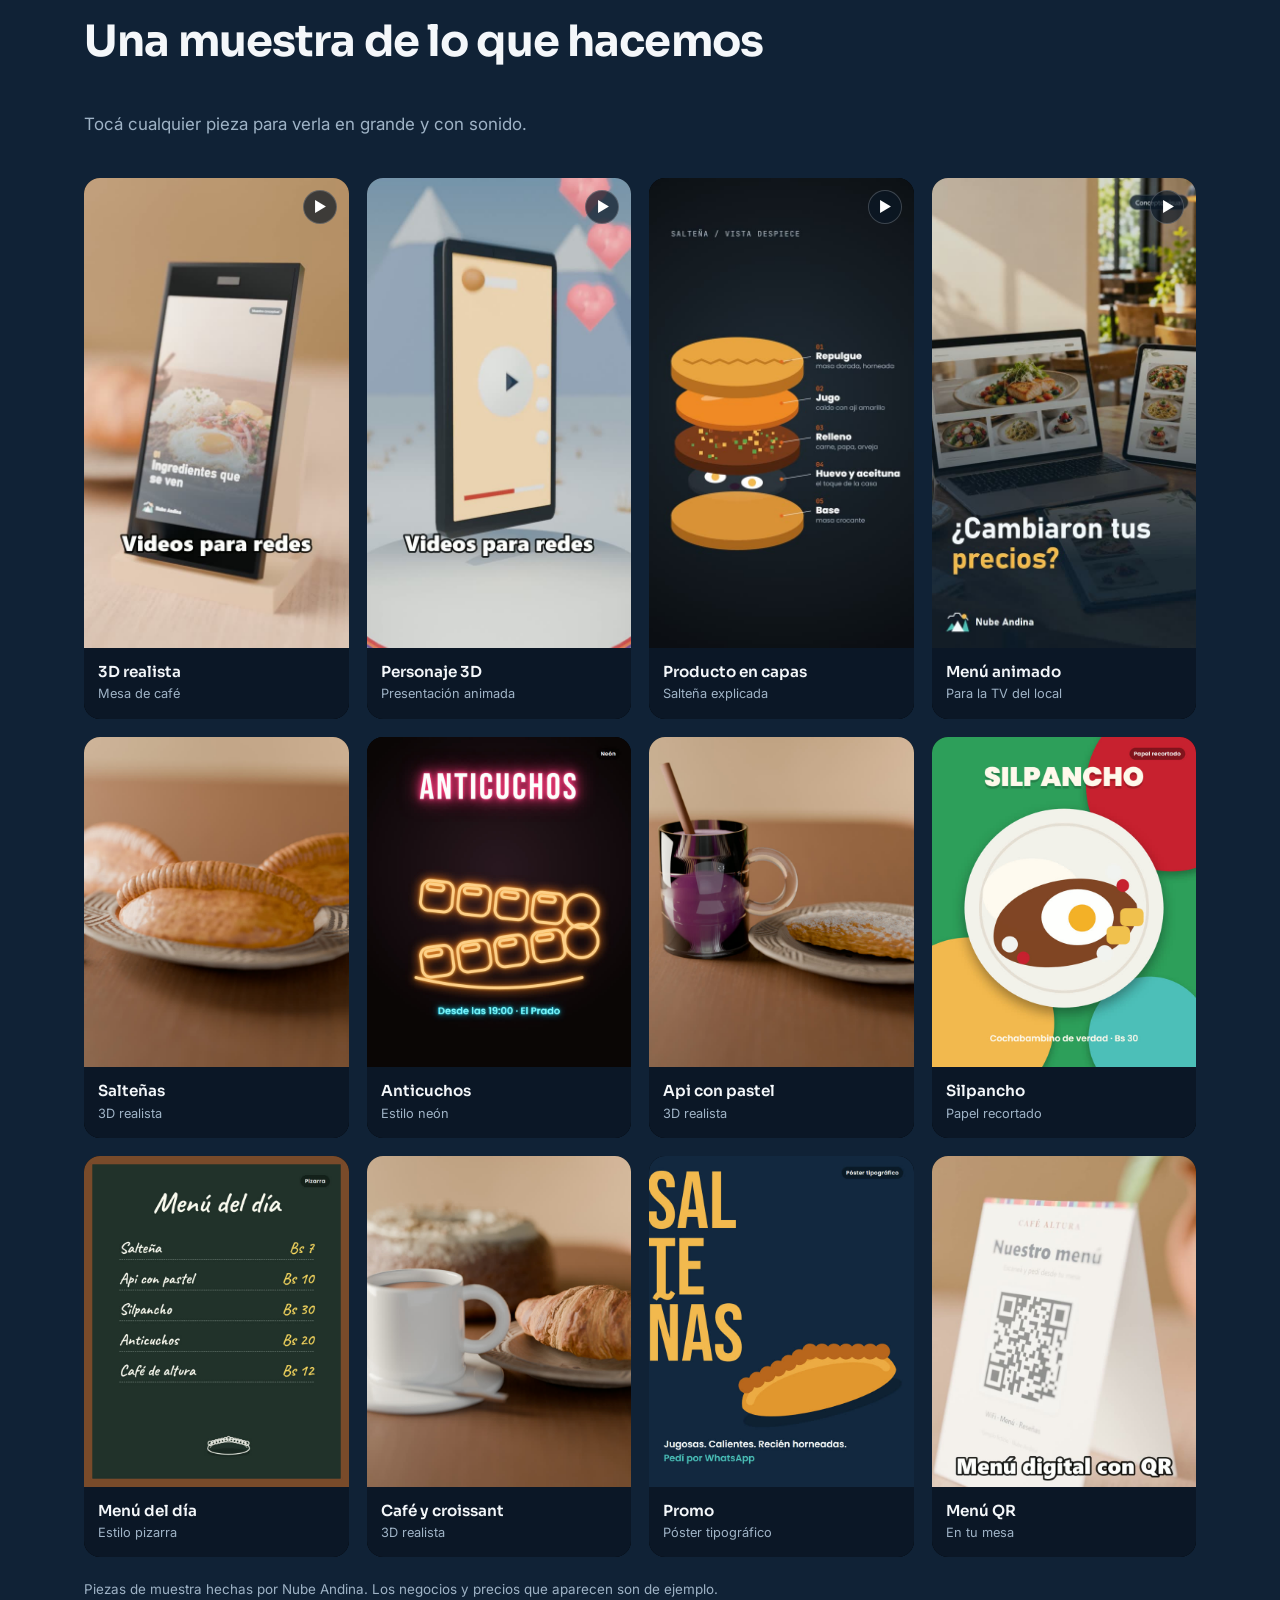
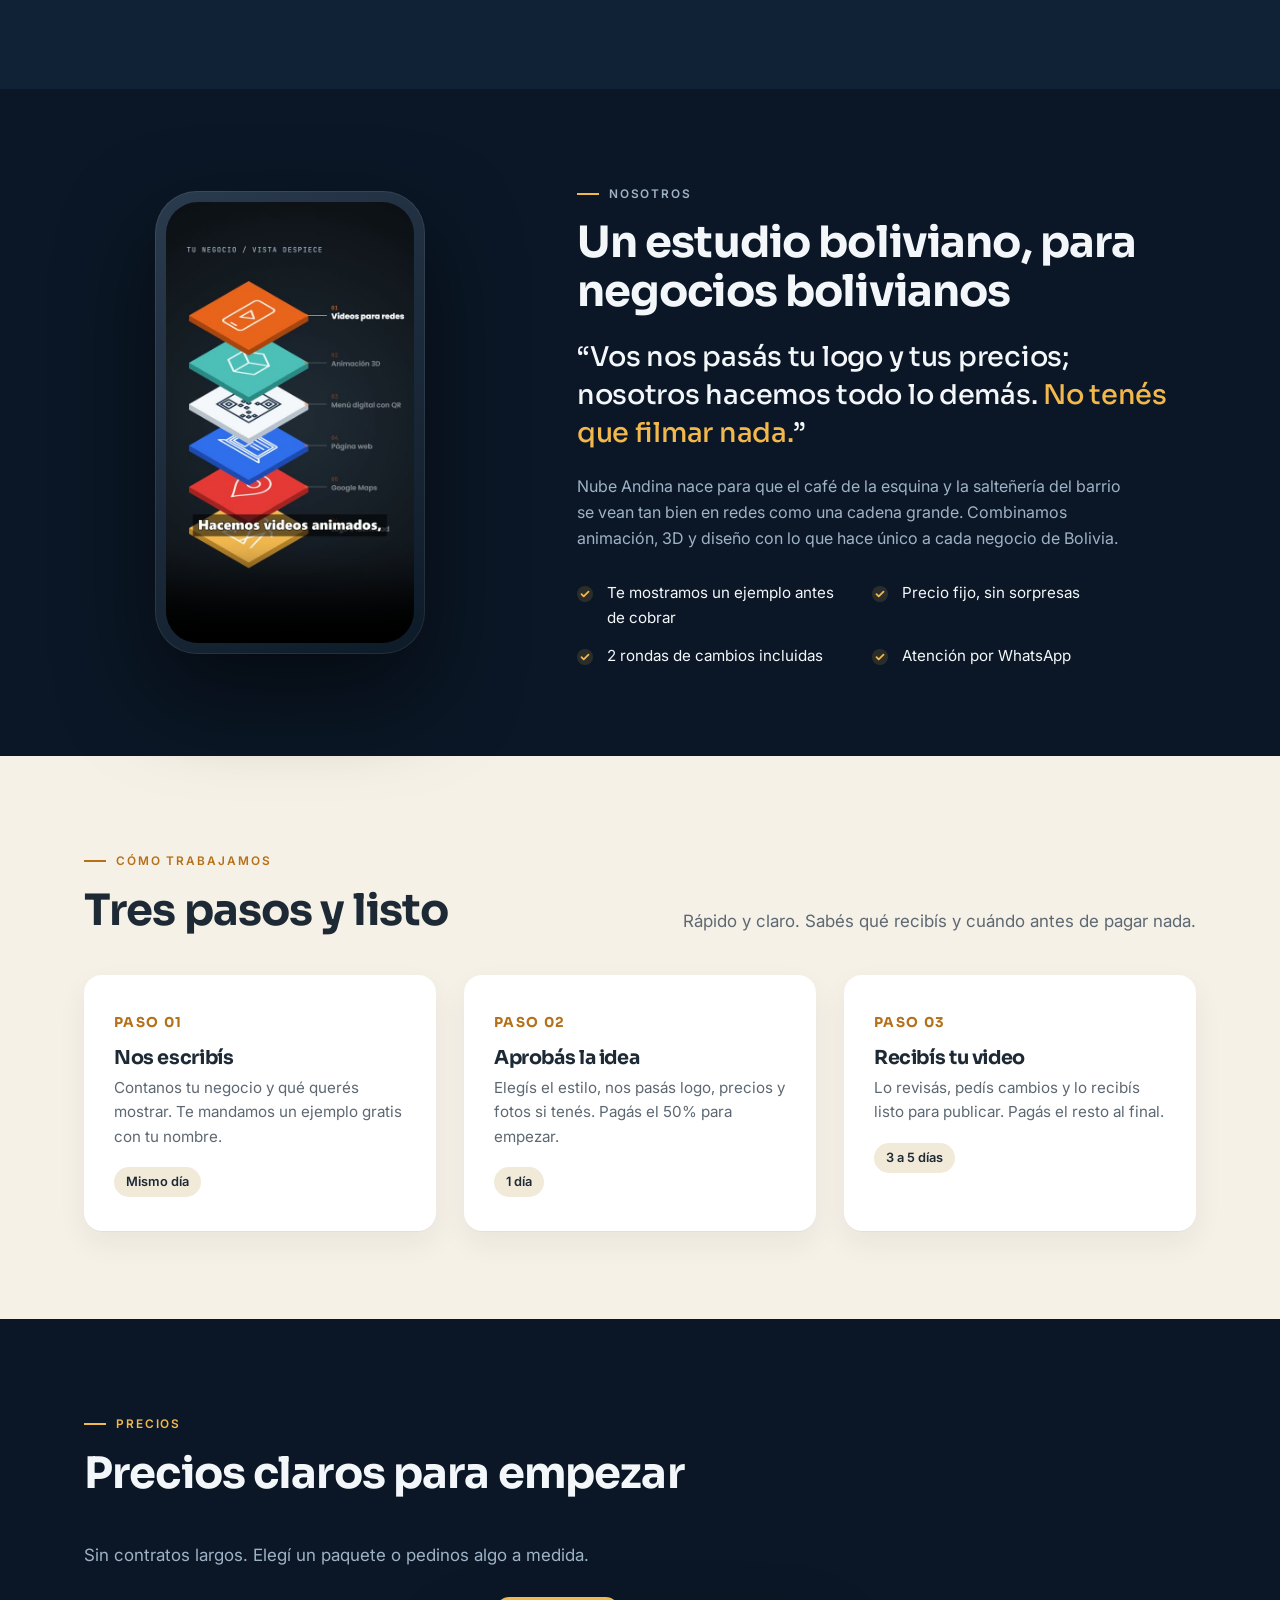
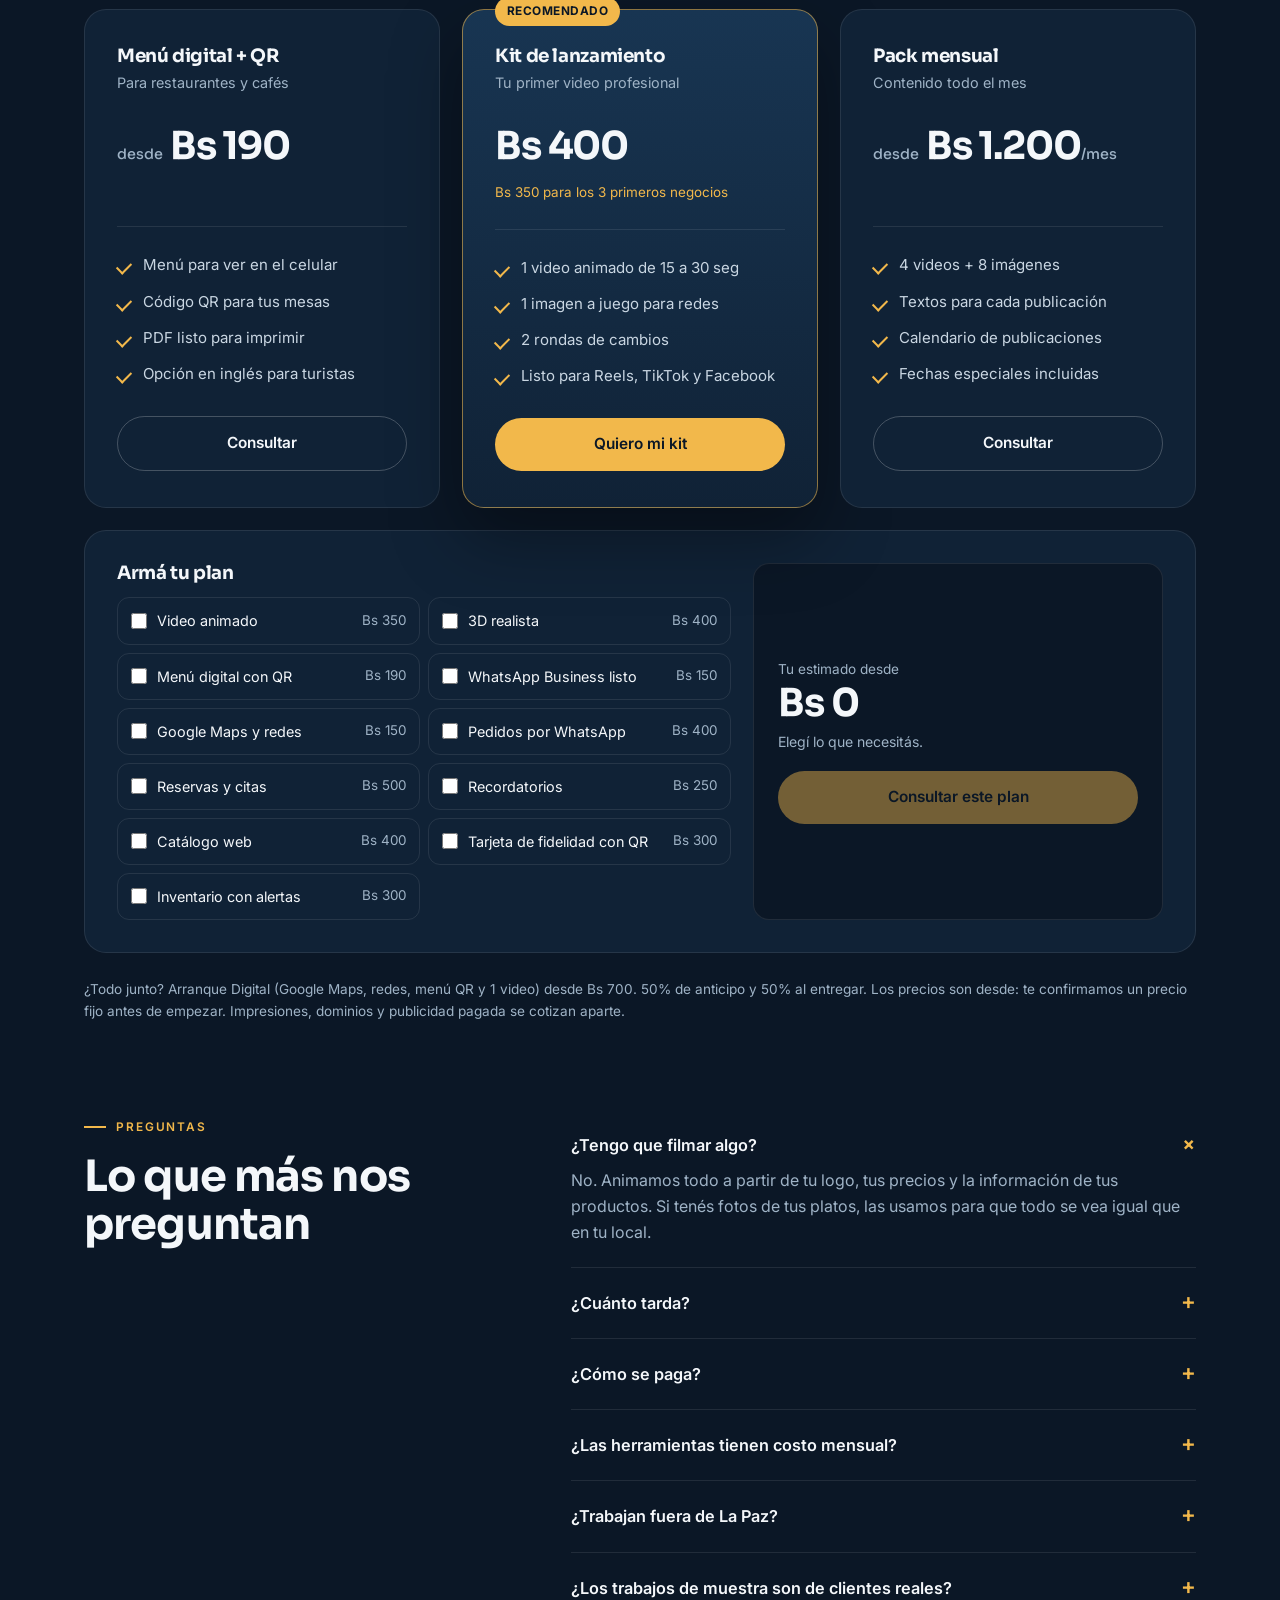
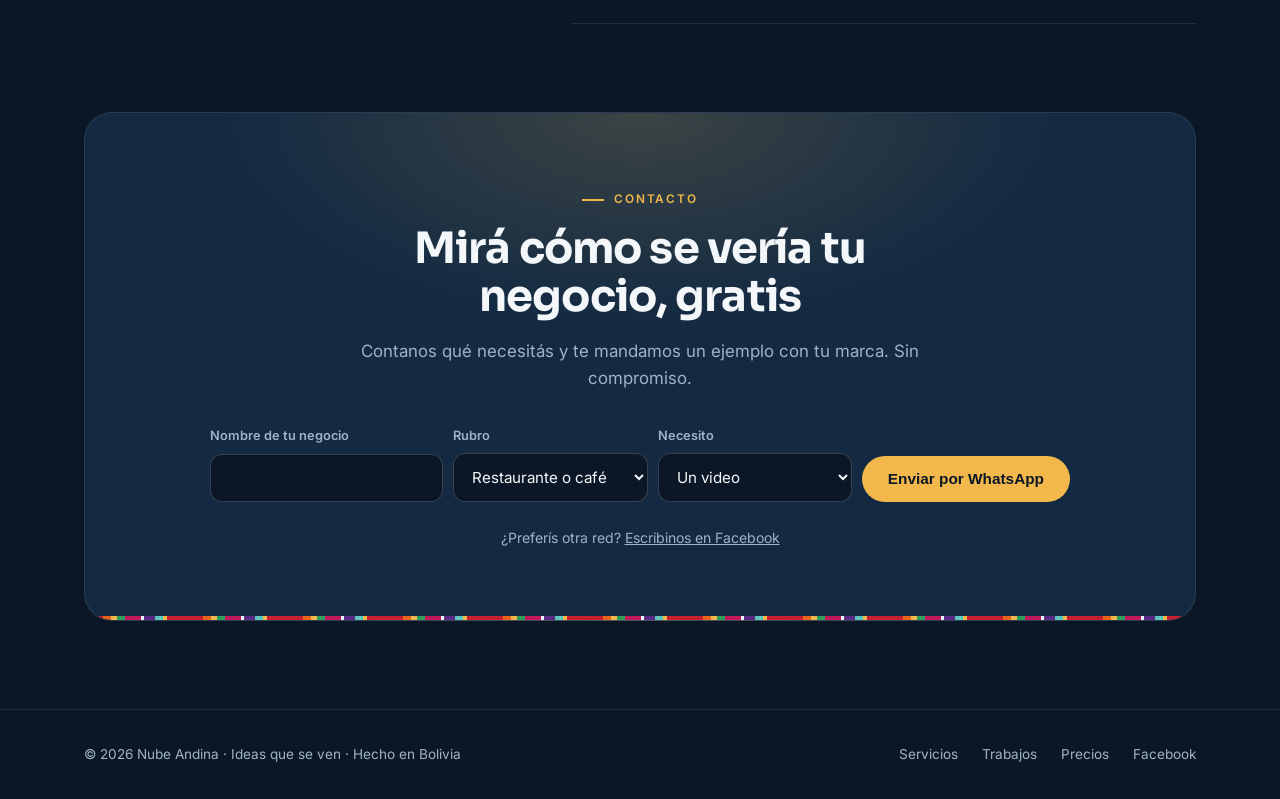
==== commit 7352cf19: "Lower video prices and fix voice video audio and subtitles Co-Authored-By: Claude Opus 5.5 <noreply@" ====
--- a/index.html
+++ b/index.html
@@ -344,8 +344,8 @@
   <div class="wrap svc-wrap">
     <div class="reveal"><p class="eyebrow">Servicios</p><h2>Lo que hacemos</h2><p class="lead">Sin filmar y sin agencias caras. Trabajamos con tu logo, tus precios y fotos de celular si las tenés.</p></div>
     <ul class="svc reveal">
-      <li><div><h3>Videos animados</h3><p>Promos de 15 a 30 s para Reels, TikTok y Facebook</p></div><span>desde <b>Bs 450</b></span></li>
-      <li><div><h3>3D realista</h3><p>Tu plato o producto en 3D, sin cámaras ni fotógrafo</p></div><span>desde <b>Bs 450</b></span></li>
+      <li><div><h3>Videos animados</h3><p>Promos de 15 a 30 s para Reels, TikTok y Facebook</p></div><span>desde <b>Bs 350</b></span></li>
+      <li><div><h3>3D realista</h3><p>Tu plato o producto en 3D, sin cámaras ni fotógrafo</p></div><span>desde <b>Bs 400</b></span></li>
       <li><div><h3>Menú digital con QR</h3><p>Para el celular, tus mesas y para imprimir</p></div><span>desde <b>Bs 190</b></span></li>
       <li><div><h3>WhatsApp Business listo</h3><p>Catálogo, bienvenida y respuestas rápidas</p></div><span>desde <b>Bs 150</b></span></li>
       <li><div><h3>Google Maps y redes</h3><p>Perfil, bios y portadas para que te encuentren</p></div><span>desde <b>Bs 150</b></span></li>
@@ -378,12 +378,12 @@
     <div class="reveal">
       <div class="tabs" role="tablist" aria-label="Tipo de negocio"><button role="tab" id="t-rest" aria-controls="p-rest" aria-selected="true" tabindex="0">Restaurantes y cafés</button><button role="tab" id="t-tien" aria-controls="p-tien" aria-selected="false" tabindex="-1">Tiendas</button><button role="tab" id="t-dent" aria-controls="p-dent" aria-selected="false" tabindex="-1">Dentistas y clínicas</button><button role="tab" id="t-vete" aria-controls="p-vete" aria-selected="false" tabindex="-1">Veterinarias</button><button role="tab" id="t-sal" aria-controls="p-sal" aria-selected="false" tabindex="-1">Salones y gimnasios</button><button role="tab" id="t-hot" aria-controls="p-hot" aria-selected="false" tabindex="-1">Hoteles y turismo</button></div>
       <div class="panel" role="tabpanel" id="p-rest" aria-labelledby="t-rest">
-        <div><h3>Más pedidos, sin depender de las apps</h3><p>Tus clientes piden desde el celular, ven tu menú actualizado y te encuentran en redes.</p><p class="fromp">Todo junto desde<b>Bs 1.040</b></p></div>
-        <ol><li><div><b>Pedidos por WhatsApp</b><small>El pedido llega escrito y con total</small></div><span>Bs 400</span></li><li><div><b>Menú digital con QR</b><small>Para tus mesas y para imprimir</small></div><span>Bs 190</span></li><li><div><b>Video promocional</b><small>Tu plato estrella en Reels y TikTok</small></div><span>Bs 450</span></li></ol>
+        <div><h3>Más pedidos, sin depender de las apps</h3><p>Tus clientes piden desde el celular, ven tu menú actualizado y te encuentran en redes.</p><p class="fromp">Todo junto desde<b>Bs 940</b></p></div>
+        <ol><li><div><b>Pedidos por WhatsApp</b><small>El pedido llega escrito y con total</small></div><span>Bs 400</span></li><li><div><b>Menú digital con QR</b><small>Para tus mesas y para imprimir</small></div><span>Bs 190</span></li><li><div><b>Video promocional</b><small>Tu plato estrella en Reels y TikTok</small></div><span>Bs 350</span></li></ol>
       </div>
       <div class="panel" role="tabpanel" id="p-tien" aria-labelledby="t-tien" hidden>
-        <div><h3>Tu tienda abierta las 24 horas</h3><p>Mostrá tus productos con precios claros y dejá de responder lo mismo todo el día.</p><p class="fromp">Todo junto desde<b>Bs 1.000</b></p></div>
-        <ol><li><div><b>Catálogo web</b><small>Actualizás desde una planilla</small></div><span>Bs 400</span></li><li><div><b>WhatsApp Business listo</b><small>Catálogo y respuestas rápidas</small></div><span>Bs 150</span></li><li><div><b>Video promocional</b><small>Para lanzamientos y ofertas</small></div><span>Bs 450</span></li></ol>
+        <div><h3>Tu tienda abierta las 24 horas</h3><p>Mostrá tus productos con precios claros y dejá de responder lo mismo todo el día.</p><p class="fromp">Todo junto desde<b>Bs 900</b></p></div>
+        <ol><li><div><b>Catálogo web</b><small>Actualizás desde una planilla</small></div><span>Bs 400</span></li><li><div><b>WhatsApp Business listo</b><small>Catálogo y respuestas rápidas</small></div><span>Bs 150</span></li><li><div><b>Video promocional</b><small>Para lanzamientos y ofertas</small></div><span>Bs 350</span></li></ol>
       </div>
       <div class="panel" role="tabpanel" id="p-dent" aria-labelledby="t-dent" hidden>
         <div><h3>Menos sillas vacías</h3><p>Tus pacientes reservan solos y les recordás su cita antes de que se olviden.</p><p class="fromp">Todo junto desde<b>Bs 900</b></p></div>
@@ -398,8 +398,8 @@
         <ol><li><div><b>Reservas y citas</b><small>Turnos desde el celular</small></div><span>Bs 500</span></li><li><div><b>Tarjeta de fidelidad con QR</b><small>Premiá a quienes vuelven</small></div><span>Bs 300</span></li><li><div><b>WhatsApp Business listo</b><small>Respuestas rápidas y horarios</small></div><span>Bs 150</span></li></ol>
       </div>
       <div class="panel" role="tabpanel" id="p-hot" aria-labelledby="t-hot" hidden>
-        <div><h3>Más reservas directas</h3><p>Llegá a turistas en español e inglés, sin pagar comisión por cada reserva.</p><p class="fromp">Todo junto desde<b>Bs 1.100</b></p></div>
-        <ol><li><div><b>Reservas y citas</b><small>Reservas directas desde tu página</small></div><span>Bs 500</span></li><li><div><b>Video para turistas</b><small>En español e inglés</small></div><span>Bs 450</span></li><li><div><b>Google Maps y redes</b><small>Fotos, reseñas y horarios</small></div><span>Bs 150</span></li></ol>
+        <div><h3>Más reservas directas</h3><p>Llegá a turistas en español e inglés, sin pagar comisión por cada reserva.</p><p class="fromp">Todo junto desde<b>Bs 1.000</b></p></div>
+        <ol><li><div><b>Reservas y citas</b><small>Reservas directas desde tu página</small></div><span>Bs 500</span></li><li><div><b>Video para turistas</b><small>En español e inglés</small></div><span>Bs 350</span></li><li><div><b>Google Maps y redes</b><small>Fotos, reseñas y horarios</small></div><span>Bs 150</span></li></ol>
       </div>
     </div>
   </div>
@@ -483,7 +483,7 @@
         <span class="tag">RECOMENDADO</span>
         <h3>Kit de lanzamiento</h3>
         <p class="who">Tu primer video profesional</p>
-        <p class="price">Bs 450</p>
+        <p class="price">Bs 400</p>
         <p class="promo">Bs 350 para los 3 primeros negocios</p>
         <ul><li>1 video animado de 15 a 30 seg</li><li>1 imagen a juego para redes</li><li>2 rondas de cambios</li><li>Listo para Reels, TikTok y Facebook</li></ul>
         <a class="btn js-contact" href="#contacto">Quiero mi kit</a>
@@ -498,10 +498,10 @@
       </div>
     </div>
     <div class="calc reveal">
-      <div><h3>Armá tu plan</h3><div class="opts"><label><input type="checkbox" data-n="Video animado" data-p="450">Video animado<span>Bs 450</span></label><label><input type="checkbox" data-n="3D realista" data-p="450">3D realista<span>Bs 450</span></label><label><input type="checkbox" data-n="Menú digital con QR" data-p="190">Menú digital con QR<span>Bs 190</span></label><label><input type="checkbox" data-n="WhatsApp Business listo" data-p="150">WhatsApp Business listo<span>Bs 150</span></label><label><input type="checkbox" data-n="Google Maps y redes" data-p="150">Google Maps y redes<span>Bs 150</span></label><label><input type="checkbox" data-n="Pedidos por WhatsApp" data-p="400">Pedidos por WhatsApp<span>Bs 400</span></label><label><input type="checkbox" data-n="Reservas y citas" data-p="500">Reservas y citas<span>Bs 500</span></label><label><input type="checkbox" data-n="Recordatorios" data-p="250">Recordatorios<span>Bs 250</span></label><label><input type="checkbox" data-n="Catálogo web" data-p="400">Catálogo web<span>Bs 400</span></label><label><input type="checkbox" data-n="Tarjeta de fidelidad con QR" data-p="300">Tarjeta de fidelidad con QR<span>Bs 300</span></label><label><input type="checkbox" data-n="Inventario con alertas" data-p="300">Inventario con alertas<span>Bs 300</span></label></div></div>
+      <div><h3>Armá tu plan</h3><div class="opts"><label><input type="checkbox" data-n="Video animado" data-p="350">Video animado<span>Bs 350</span></label><label><input type="checkbox" data-n="3D realista" data-p="400">3D realista<span>Bs 400</span></label><label><input type="checkbox" data-n="Menú digital con QR" data-p="190">Menú digital con QR<span>Bs 190</span></label><label><input type="checkbox" data-n="WhatsApp Business listo" data-p="150">WhatsApp Business listo<span>Bs 150</span></label><label><input type="checkbox" data-n="Google Maps y redes" data-p="150">Google Maps y redes<span>Bs 150</span></label><label><input type="checkbox" data-n="Pedidos por WhatsApp" data-p="400">Pedidos por WhatsApp<span>Bs 400</span></label><label><input type="checkbox" data-n="Reservas y citas" data-p="500">Reservas y citas<span>Bs 500</span></label><label><input type="checkbox" data-n="Recordatorios" data-p="250">Recordatorios<span>Bs 250</span></label><label><input type="checkbox" data-n="Catálogo web" data-p="400">Catálogo web<span>Bs 400</span></label><label><input type="checkbox" data-n="Tarjeta de fidelidad con QR" data-p="300">Tarjeta de fidelidad con QR<span>Bs 300</span></label><label><input type="checkbox" data-n="Inventario con alertas" data-p="300">Inventario con alertas<span>Bs 300</span></label></div></div>
       <div class="res" aria-live="polite"><small>Tu estimado desde</small><strong id="calcT">Bs 0</strong><p id="calcS">Elegí lo que necesitás.</p><a class="btn" id="calcB" href="#" aria-disabled="true">Consultar este plan</a></div>
     </div>
-    <p class="fine">¿Todo junto? Arranque Digital (Google Maps, redes, menú QR y 1 video) desde Bs 750. 50% de anticipo y 50% al entregar. Los precios son desde: te confirmamos un precio fijo antes de empezar. Impresiones, dominios y publicidad pagada se cotizan aparte.</p>
+    <p class="fine">¿Todo junto? Arranque Digital (Google Maps, redes, menú QR y 1 video) desde Bs 700. 50% de anticipo y 50% al entregar. Los precios son desde: te confirmamos un precio fijo antes de empezar. Impresiones, dominios y publicidad pagada se cotizan aparte.</p>
   </div>
 </section>
 
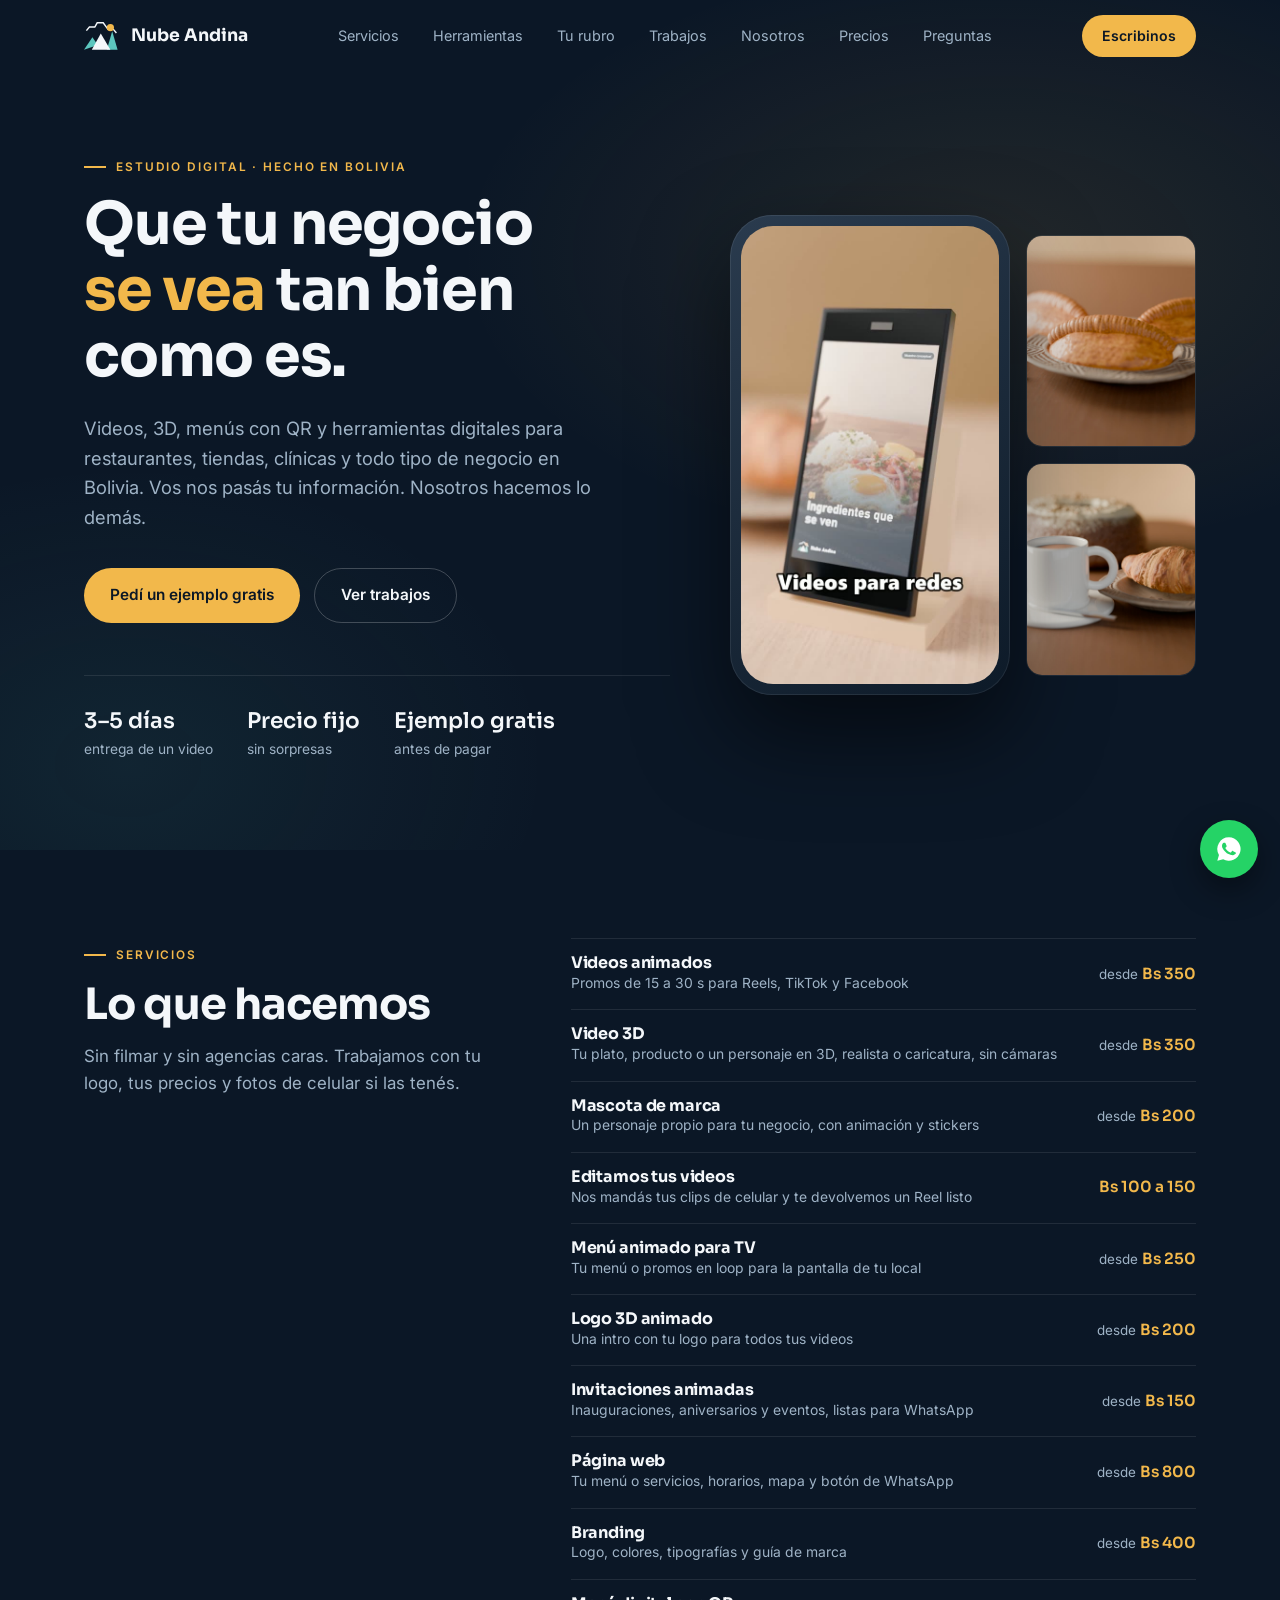
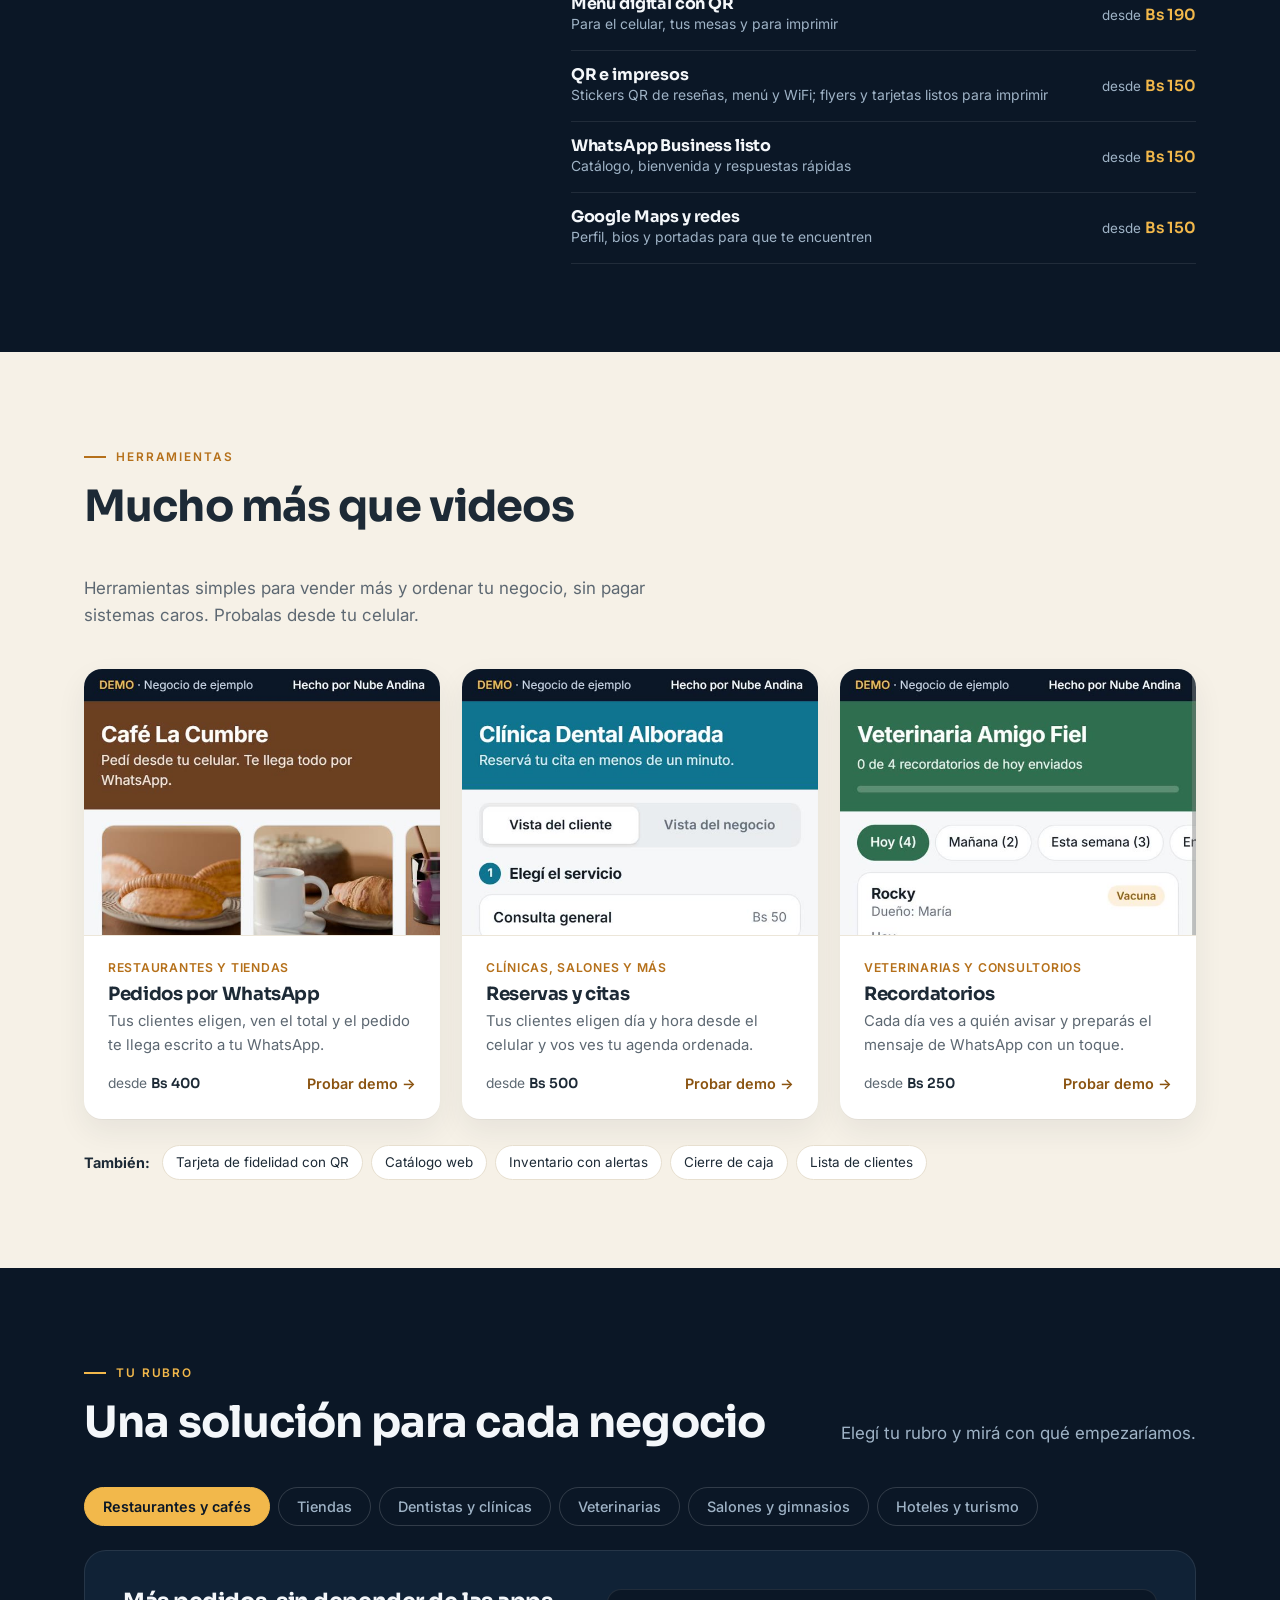
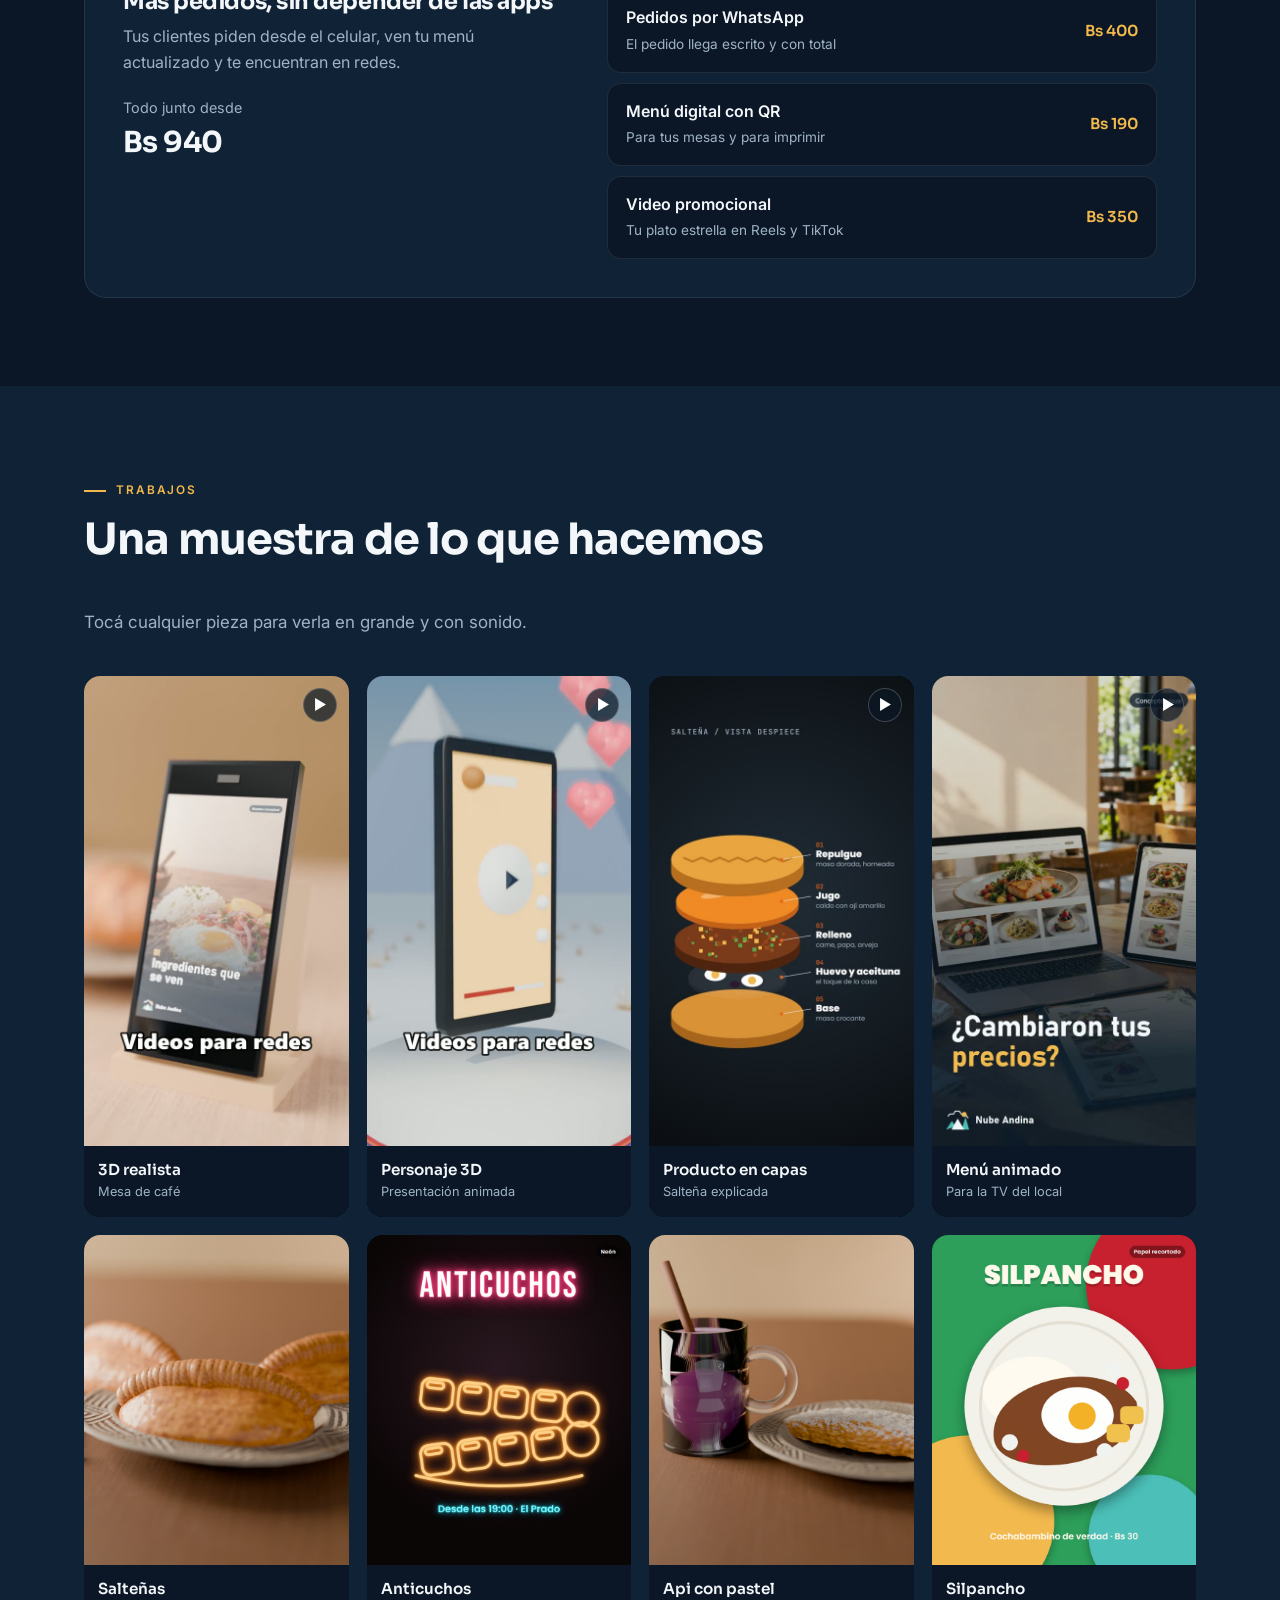
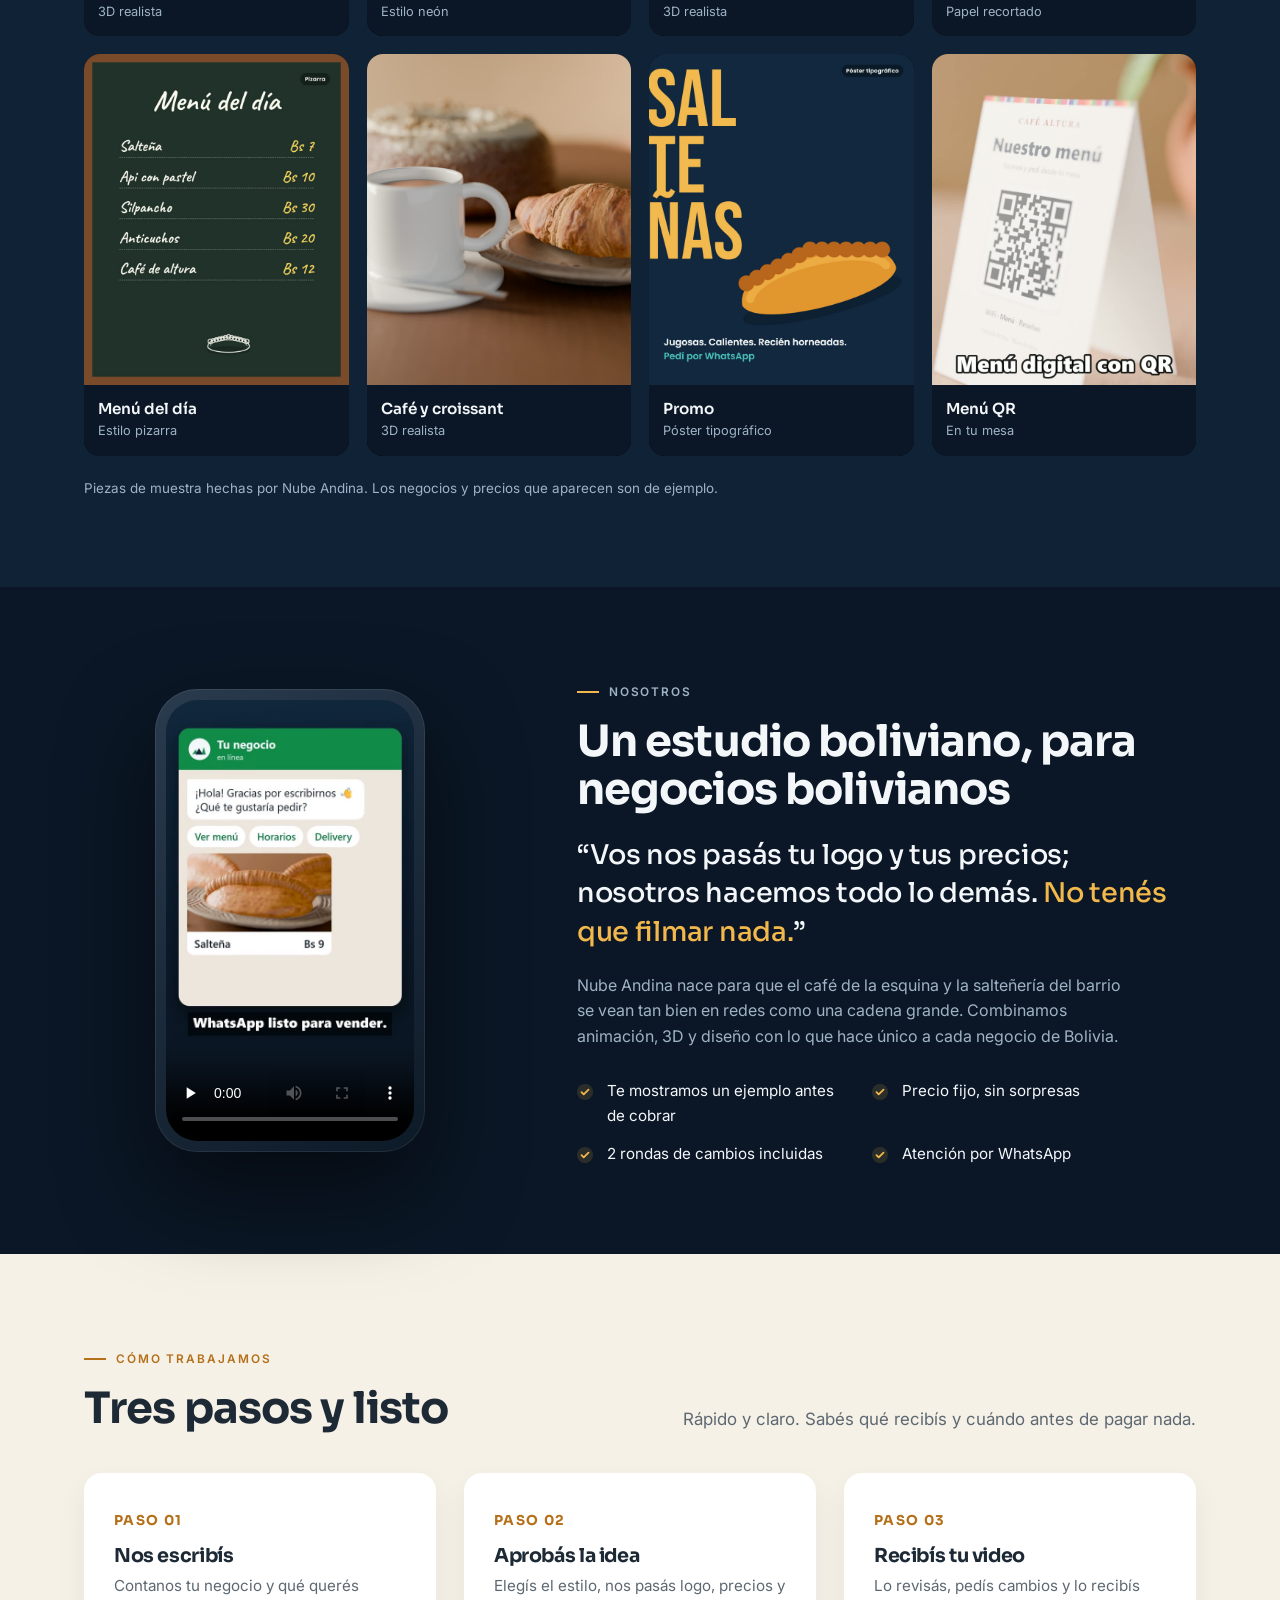
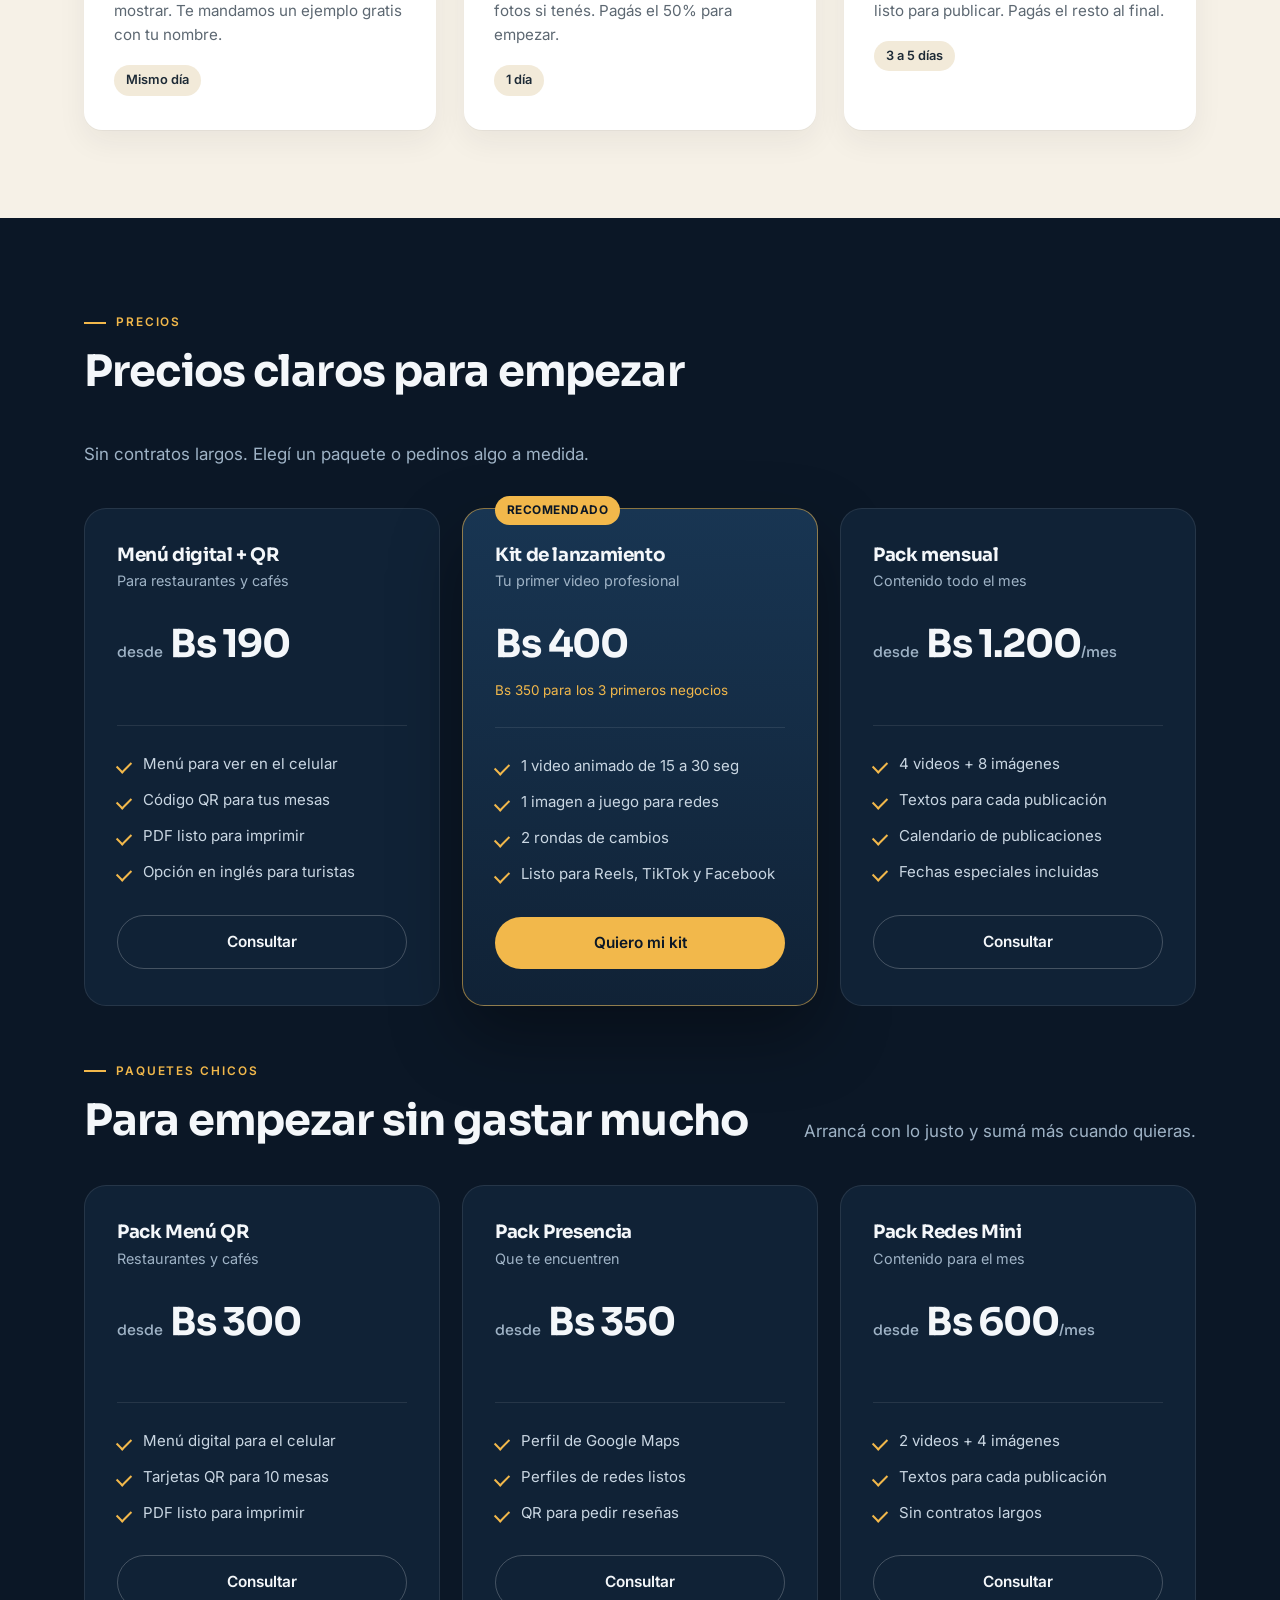
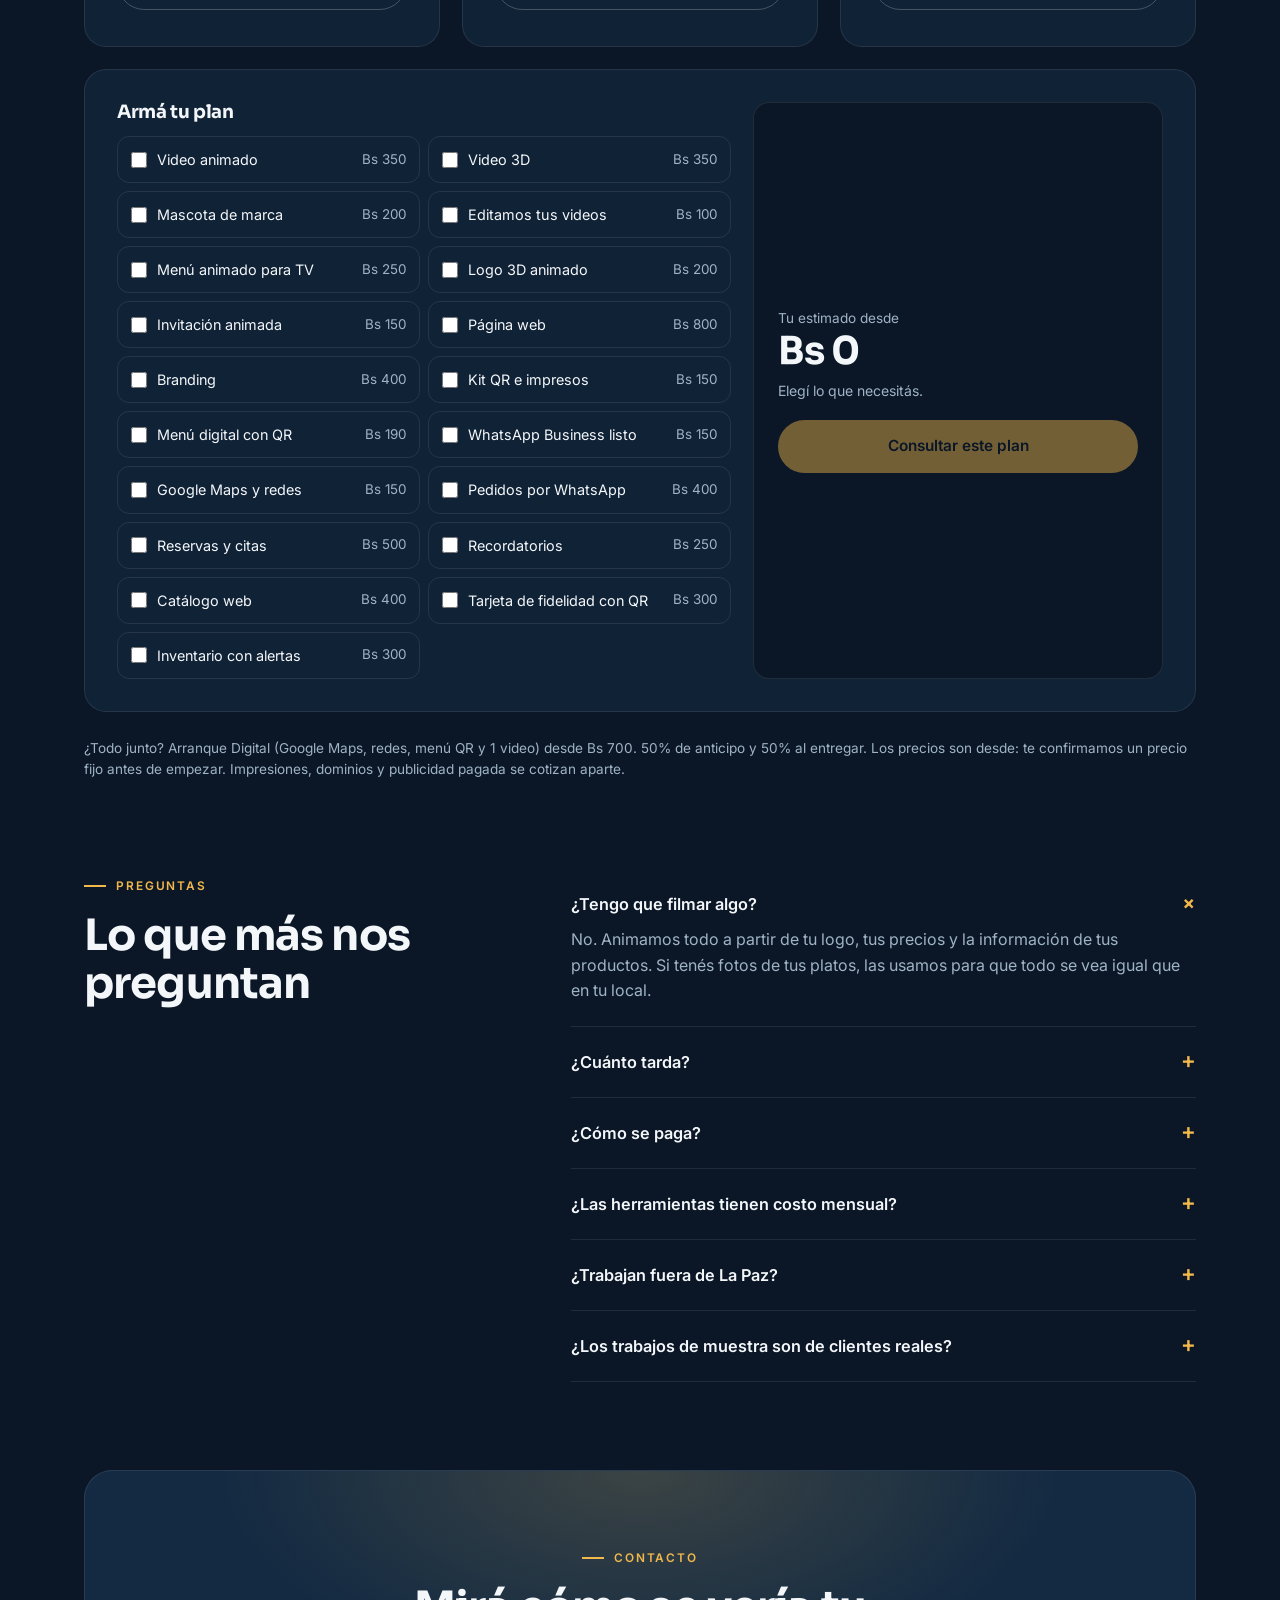
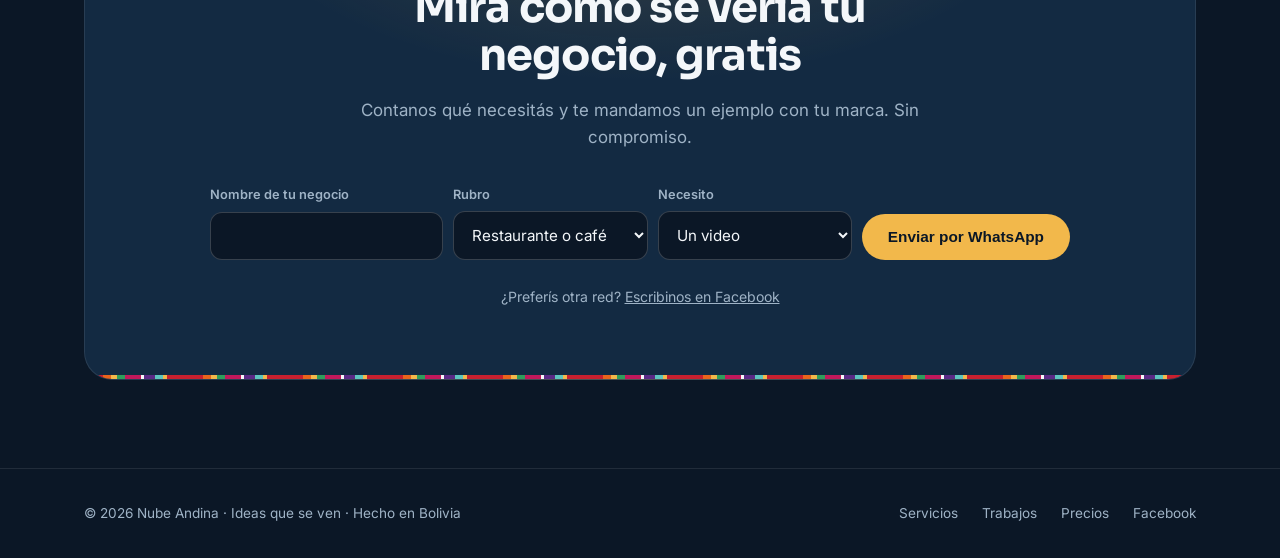
==== commit d20ab7f3: "Add new services, lower prices and small packs Adds Video 3D, Mascota de marca, video editing, anima" ====
--- a/index.html
+++ b/index.html
@@ -345,11 +345,18 @@
     <div class="reveal"><p class="eyebrow">Servicios</p><h2>Lo que hacemos</h2><p class="lead">Sin filmar y sin agencias caras. Trabajamos con tu logo, tus precios y fotos de celular si las tenés.</p></div>
     <ul class="svc reveal">
       <li><div><h3>Videos animados</h3><p>Promos de 15 a 30 s para Reels, TikTok y Facebook</p></div><span>desde <b>Bs 350</b></span></li>
-      <li><div><h3>3D realista</h3><p>Tu plato o producto en 3D, sin cámaras ni fotógrafo</p></div><span>desde <b>Bs 400</b></span></li>
+      <li><div><h3>Video 3D</h3><p>Tu plato, producto o un personaje en 3D, realista o caricatura, sin cámaras</p></div><span>desde <b>Bs 350</b></span></li>
+      <li><div><h3>Mascota de marca</h3><p>Un personaje propio para tu negocio, con animación y stickers</p></div><span>desde <b>Bs 200</b></span></li>
+      <li><div><h3>Editamos tus videos</h3><p>Nos mandás tus clips de celular y te devolvemos un Reel listo</p></div><span><b>Bs 100 a 150</b></span></li>
+      <li><div><h3>Menú animado para TV</h3><p>Tu menú o promos en loop para la pantalla de tu local</p></div><span>desde <b>Bs 250</b></span></li>
+      <li><div><h3>Logo 3D animado</h3><p>Una intro con tu logo para todos tus videos</p></div><span>desde <b>Bs 200</b></span></li>
+      <li><div><h3>Invitaciones animadas</h3><p>Inauguraciones, aniversarios y eventos, listas para WhatsApp</p></div><span>desde <b>Bs 150</b></span></li>
+      <li><div><h3>Página web</h3><p>Tu menú o servicios, horarios, mapa y botón de WhatsApp</p></div><span>desde <b>Bs 800</b></span></li>
+      <li><div><h3>Branding</h3><p>Logo, colores, tipografías y guía de marca</p></div><span>desde <b>Bs 400</b></span></li>
       <li><div><h3>Menú digital con QR</h3><p>Para el celular, tus mesas y para imprimir</p></div><span>desde <b>Bs 190</b></span></li>
+      <li><div><h3>QR e impresos</h3><p>Stickers QR de reseñas, menú y WiFi; flyers y tarjetas listos para imprimir</p></div><span>desde <b>Bs 150</b></span></li>
       <li><div><h3>WhatsApp Business listo</h3><p>Catálogo, bienvenida y respuestas rápidas</p></div><span>desde <b>Bs 150</b></span></li>
       <li><div><h3>Google Maps y redes</h3><p>Perfil, bios y portadas para que te encuentren</p></div><span>desde <b>Bs 150</b></span></li>
-      <li><div><h3>Logo y página web</h3><p>Identidad y una página simple con tus productos</p></div><span>a cotizar</span></li>
     </ul>
   </div>
 </section>
@@ -497,8 +504,38 @@
         <a class="btn ghost js-contact" href="#contacto">Consultar</a>
       </div>
     </div>
+    <div class="head reveal" style="margin-top:48px">
+      <div><p class="eyebrow">Paquetes chicos</p><h2>Para empezar sin gastar mucho</h2></div>
+      <p class="lead">Arrancá con lo justo y sumá más cuando quieras.</p>
+    </div>
+    <div class="plans reveal">
+      <div class="plan">
+        <h3>Pack Menú QR</h3>
+        <p class="who">Restaurantes y cafés</p>
+        <p class="price"><small>desde</small> Bs 300</p>
+        <p class="promo"></p>
+        <ul><li>Menú digital para el celular</li><li>Tarjetas QR para 10 mesas</li><li>PDF listo para imprimir</li></ul>
+        <a class="btn ghost js-contact" href="#contacto">Consultar</a>
+      </div>
+      <div class="plan">
+        <h3>Pack Presencia</h3>
+        <p class="who">Que te encuentren</p>
+        <p class="price"><small>desde</small> Bs 350</p>
+        <p class="promo"></p>
+        <ul><li>Perfil de Google Maps</li><li>Perfiles de redes listos</li><li>QR para pedir reseñas</li></ul>
+        <a class="btn ghost js-contact" href="#contacto">Consultar</a>
+      </div>
+      <div class="plan">
+        <h3>Pack Redes Mini</h3>
+        <p class="who">Contenido para el mes</p>
+        <p class="price"><small>desde</small> Bs 600<small>/mes</small></p>
+        <p class="promo"></p>
+        <ul><li>2 videos + 4 imágenes</li><li>Textos para cada publicación</li><li>Sin contratos largos</li></ul>
+        <a class="btn ghost js-contact" href="#contacto">Consultar</a>
+      </div>
+    </div>
     <div class="calc reveal">
-      <div><h3>Armá tu plan</h3><div class="opts"><label><input type="checkbox" data-n="Video animado" data-p="350">Video animado<span>Bs 350</span></label><label><input type="checkbox" data-n="3D realista" data-p="400">3D realista<span>Bs 400</span></label><label><input type="checkbox" data-n="Menú digital con QR" data-p="190">Menú digital con QR<span>Bs 190</span></label><label><input type="checkbox" data-n="WhatsApp Business listo" data-p="150">WhatsApp Business listo<span>Bs 150</span></label><label><input type="checkbox" data-n="Google Maps y redes" data-p="150">Google Maps y redes<span>Bs 150</span></label><label><input type="checkbox" data-n="Pedidos por WhatsApp" data-p="400">Pedidos por WhatsApp<span>Bs 400</span></label><label><input type="checkbox" data-n="Reservas y citas" data-p="500">Reservas y citas<span>Bs 500</span></label><label><input type="checkbox" data-n="Recordatorios" data-p="250">Recordatorios<span>Bs 250</span></label><label><input type="checkbox" data-n="Catálogo web" data-p="400">Catálogo web<span>Bs 400</span></label><label><input type="checkbox" data-n="Tarjeta de fidelidad con QR" data-p="300">Tarjeta de fidelidad con QR<span>Bs 300</span></label><label><input type="checkbox" data-n="Inventario con alertas" data-p="300">Inventario con alertas<span>Bs 300</span></label></div></div>
+      <div><h3>Armá tu plan</h3><div class="opts"><label><input type="checkbox" data-n="Video animado" data-p="350">Video animado<span>Bs 350</span></label><label><input type="checkbox" data-n="Video 3D" data-p="350">Video 3D<span>Bs 350</span></label><label><input type="checkbox" data-n="Mascota de marca" data-p="200">Mascota de marca<span>Bs 200</span></label><label><input type="checkbox" data-n="Editamos tus videos" data-p="100">Editamos tus videos<span>Bs 100</span></label><label><input type="checkbox" data-n="Menú animado para TV" data-p="250">Menú animado para TV<span>Bs 250</span></label><label><input type="checkbox" data-n="Logo 3D animado" data-p="200">Logo 3D animado<span>Bs 200</span></label><label><input type="checkbox" data-n="Invitación animada" data-p="150">Invitación animada<span>Bs 150</span></label><label><input type="checkbox" data-n="Página web" data-p="800">Página web<span>Bs 800</span></label><label><input type="checkbox" data-n="Branding" data-p="400">Branding<span>Bs 400</span></label><label><input type="checkbox" data-n="Kit QR e impresos" data-p="150">Kit QR e impresos<span>Bs 150</span></label><label><input type="checkbox" data-n="Menú digital con QR" data-p="190">Menú digital con QR<span>Bs 190</span></label><label><input type="checkbox" data-n="WhatsApp Business listo" data-p="150">WhatsApp Business listo<span>Bs 150</span></label><label><input type="checkbox" data-n="Google Maps y redes" data-p="150">Google Maps y redes<span>Bs 150</span></label><label><input type="checkbox" data-n="Pedidos por WhatsApp" data-p="400">Pedidos por WhatsApp<span>Bs 400</span></label><label><input type="checkbox" data-n="Reservas y citas" data-p="500">Reservas y citas<span>Bs 500</span></label><label><input type="checkbox" data-n="Recordatorios" data-p="250">Recordatorios<span>Bs 250</span></label><label><input type="checkbox" data-n="Catálogo web" data-p="400">Catálogo web<span>Bs 400</span></label><label><input type="checkbox" data-n="Tarjeta de fidelidad con QR" data-p="300">Tarjeta de fidelidad con QR<span>Bs 300</span></label><label><input type="checkbox" data-n="Inventario con alertas" data-p="300">Inventario con alertas<span>Bs 300</span></label></div></div>
       <div class="res" aria-live="polite"><small>Tu estimado desde</small><strong id="calcT">Bs 0</strong><p id="calcS">Elegí lo que necesitás.</p><a class="btn" id="calcB" href="#" aria-disabled="true">Consultar este plan</a></div>
     </div>
     <p class="fine">¿Todo junto? Arranque Digital (Google Maps, redes, menú QR y 1 video) desde Bs 700. 50% de anticipo y 50% al entregar. Los precios son desde: te confirmamos un precio fijo antes de empezar. Impresiones, dominios y publicidad pagada se cotizan aparte.</p>
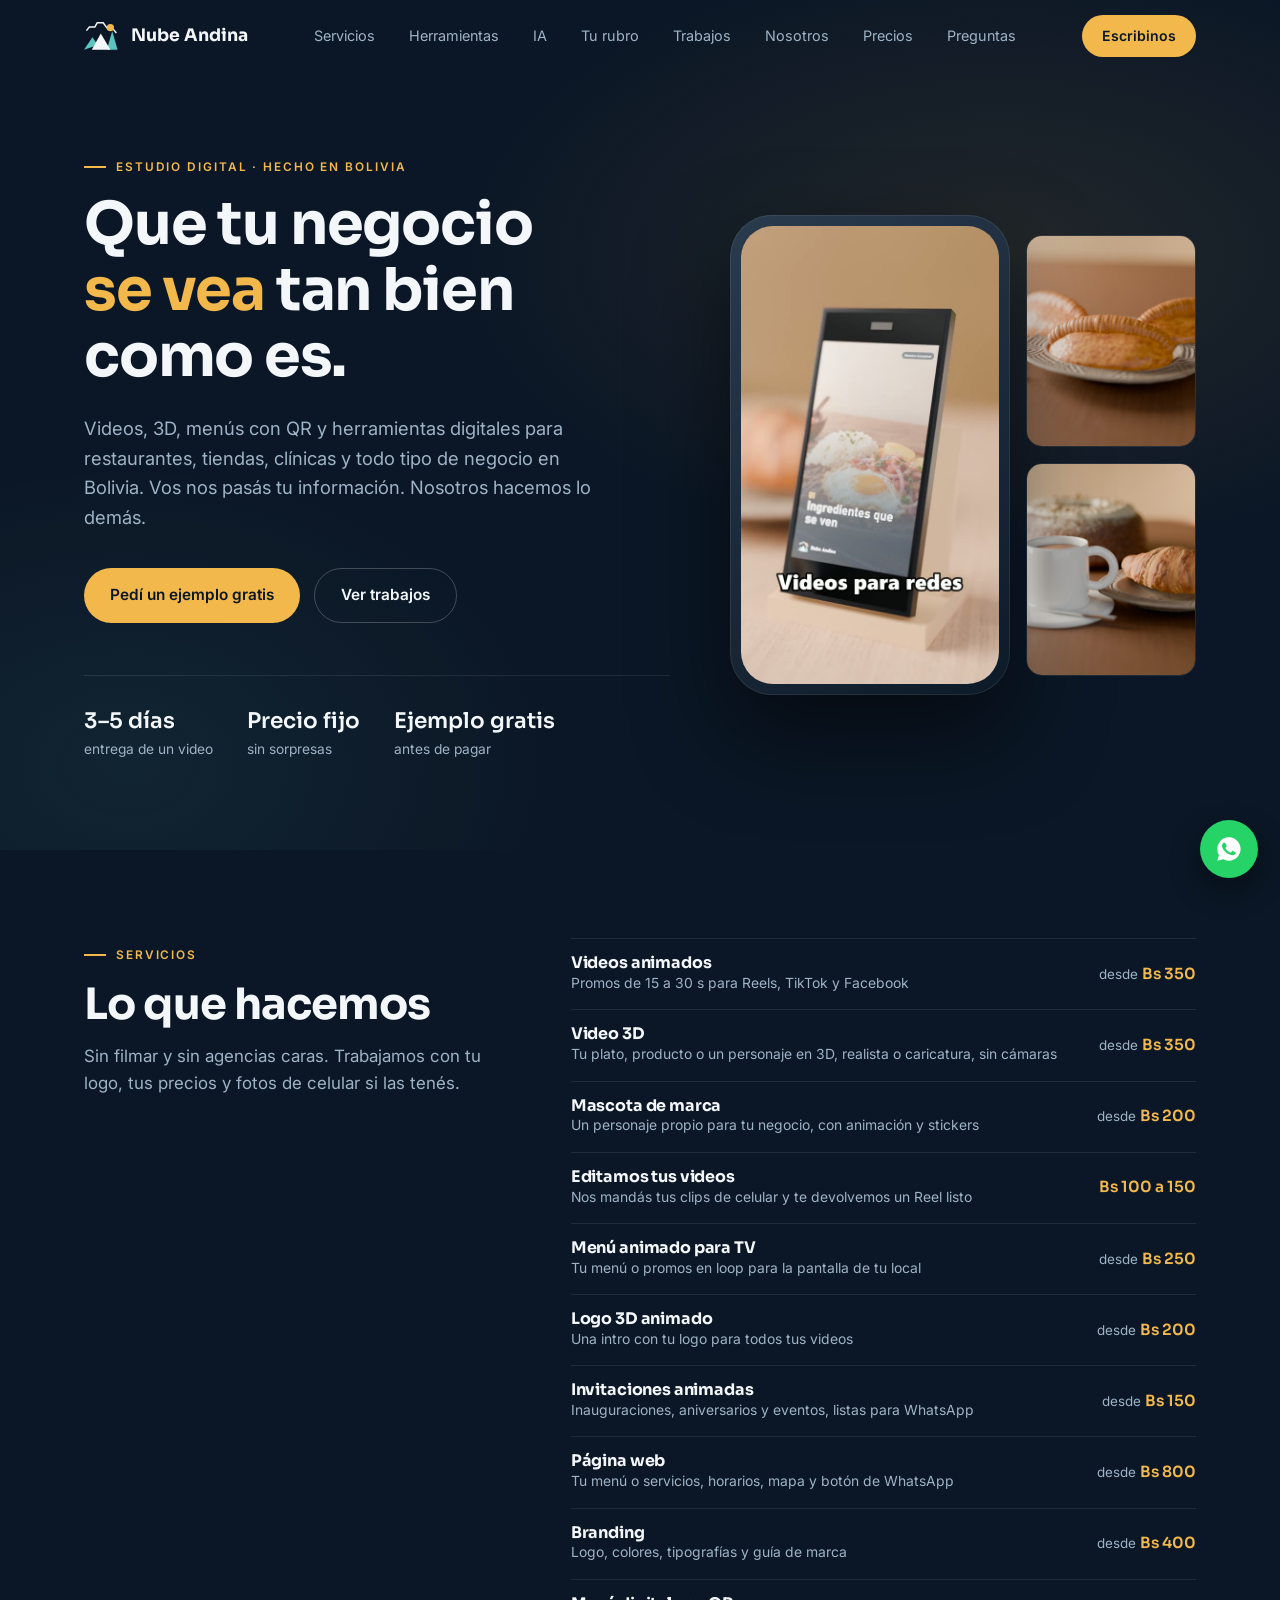
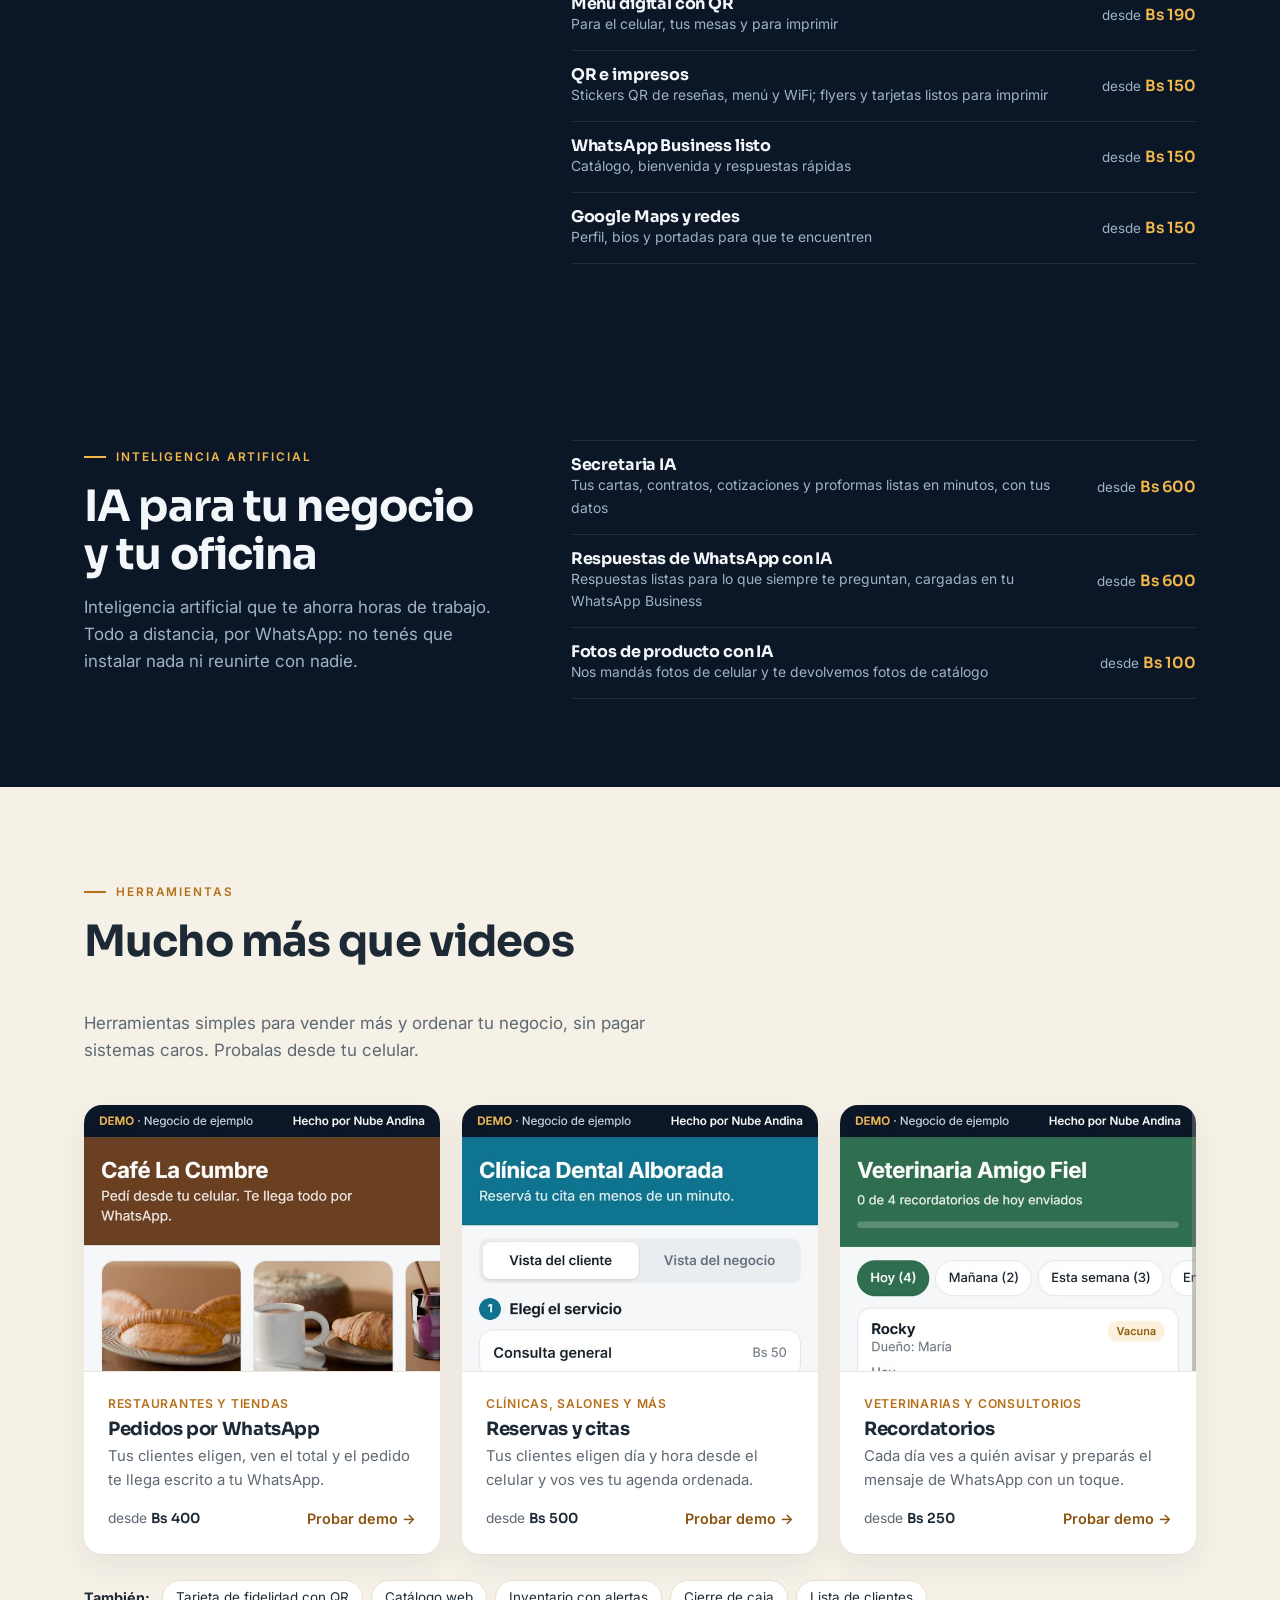
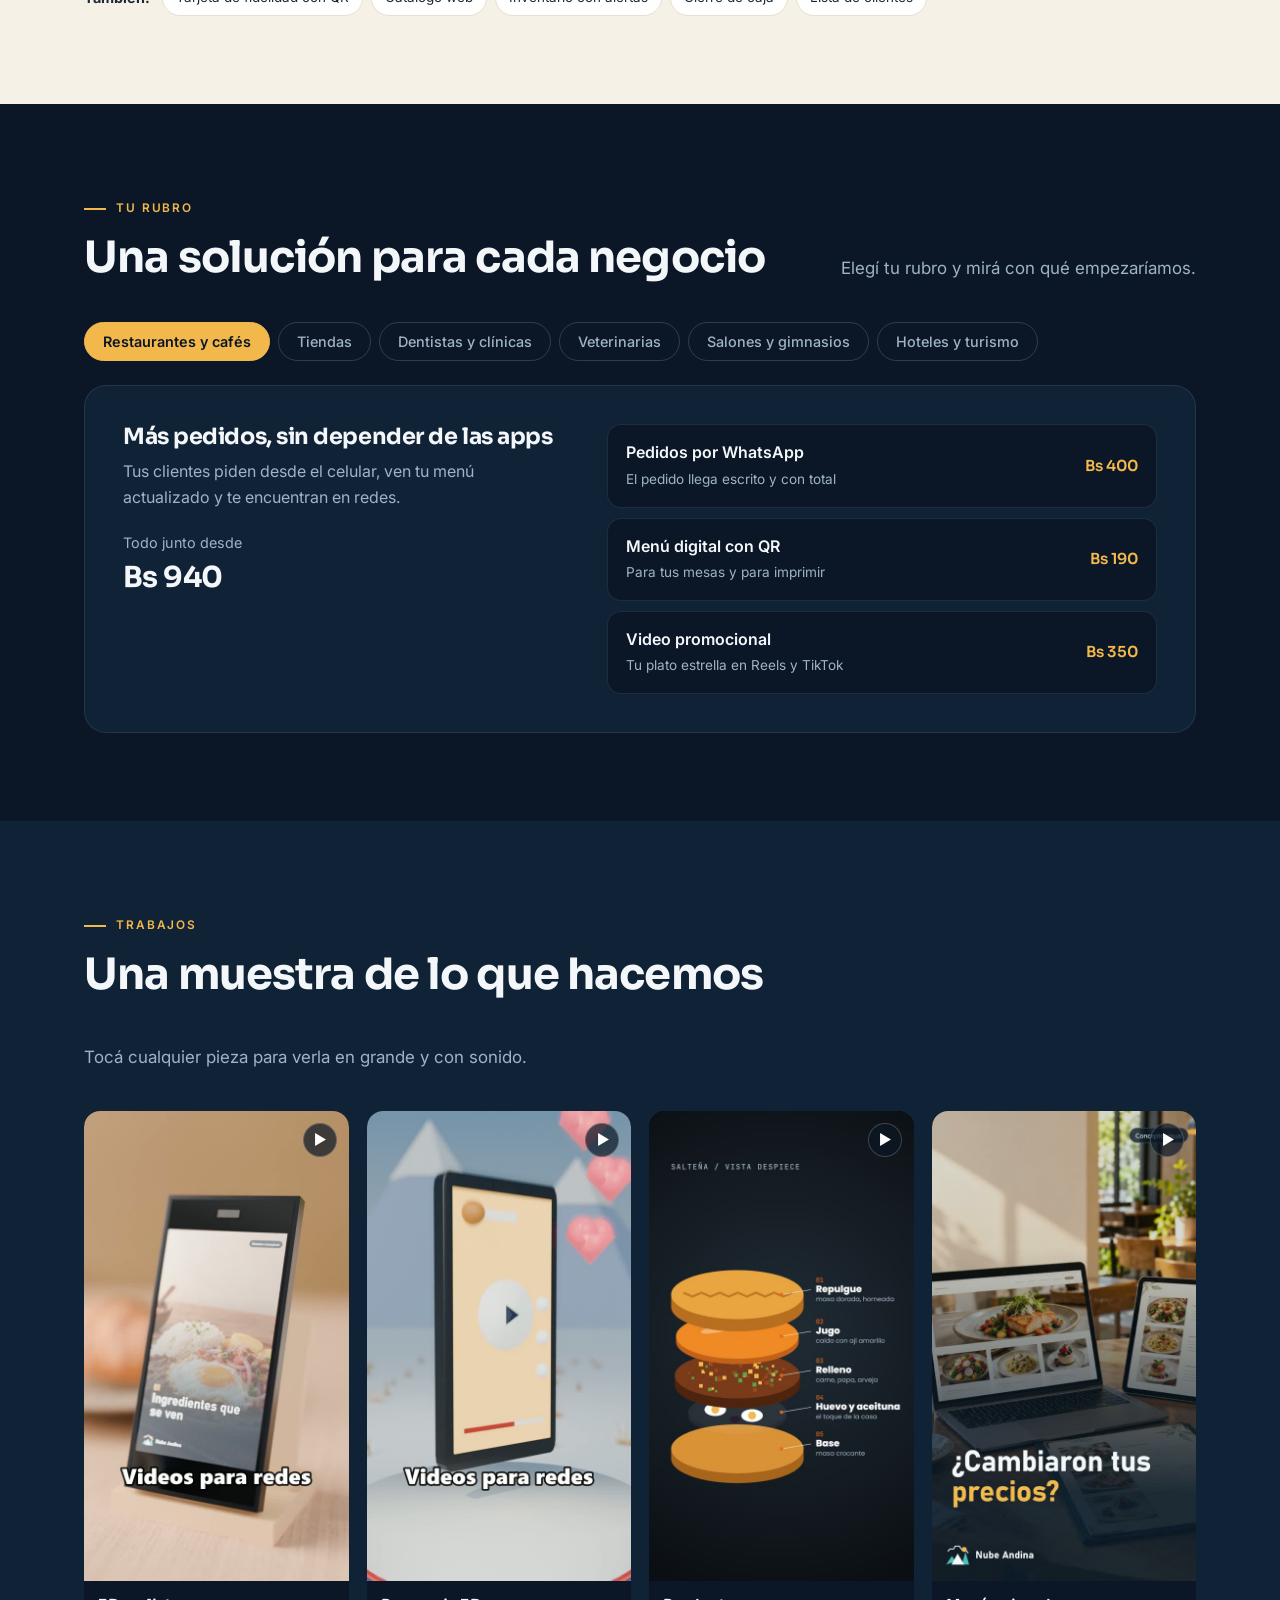
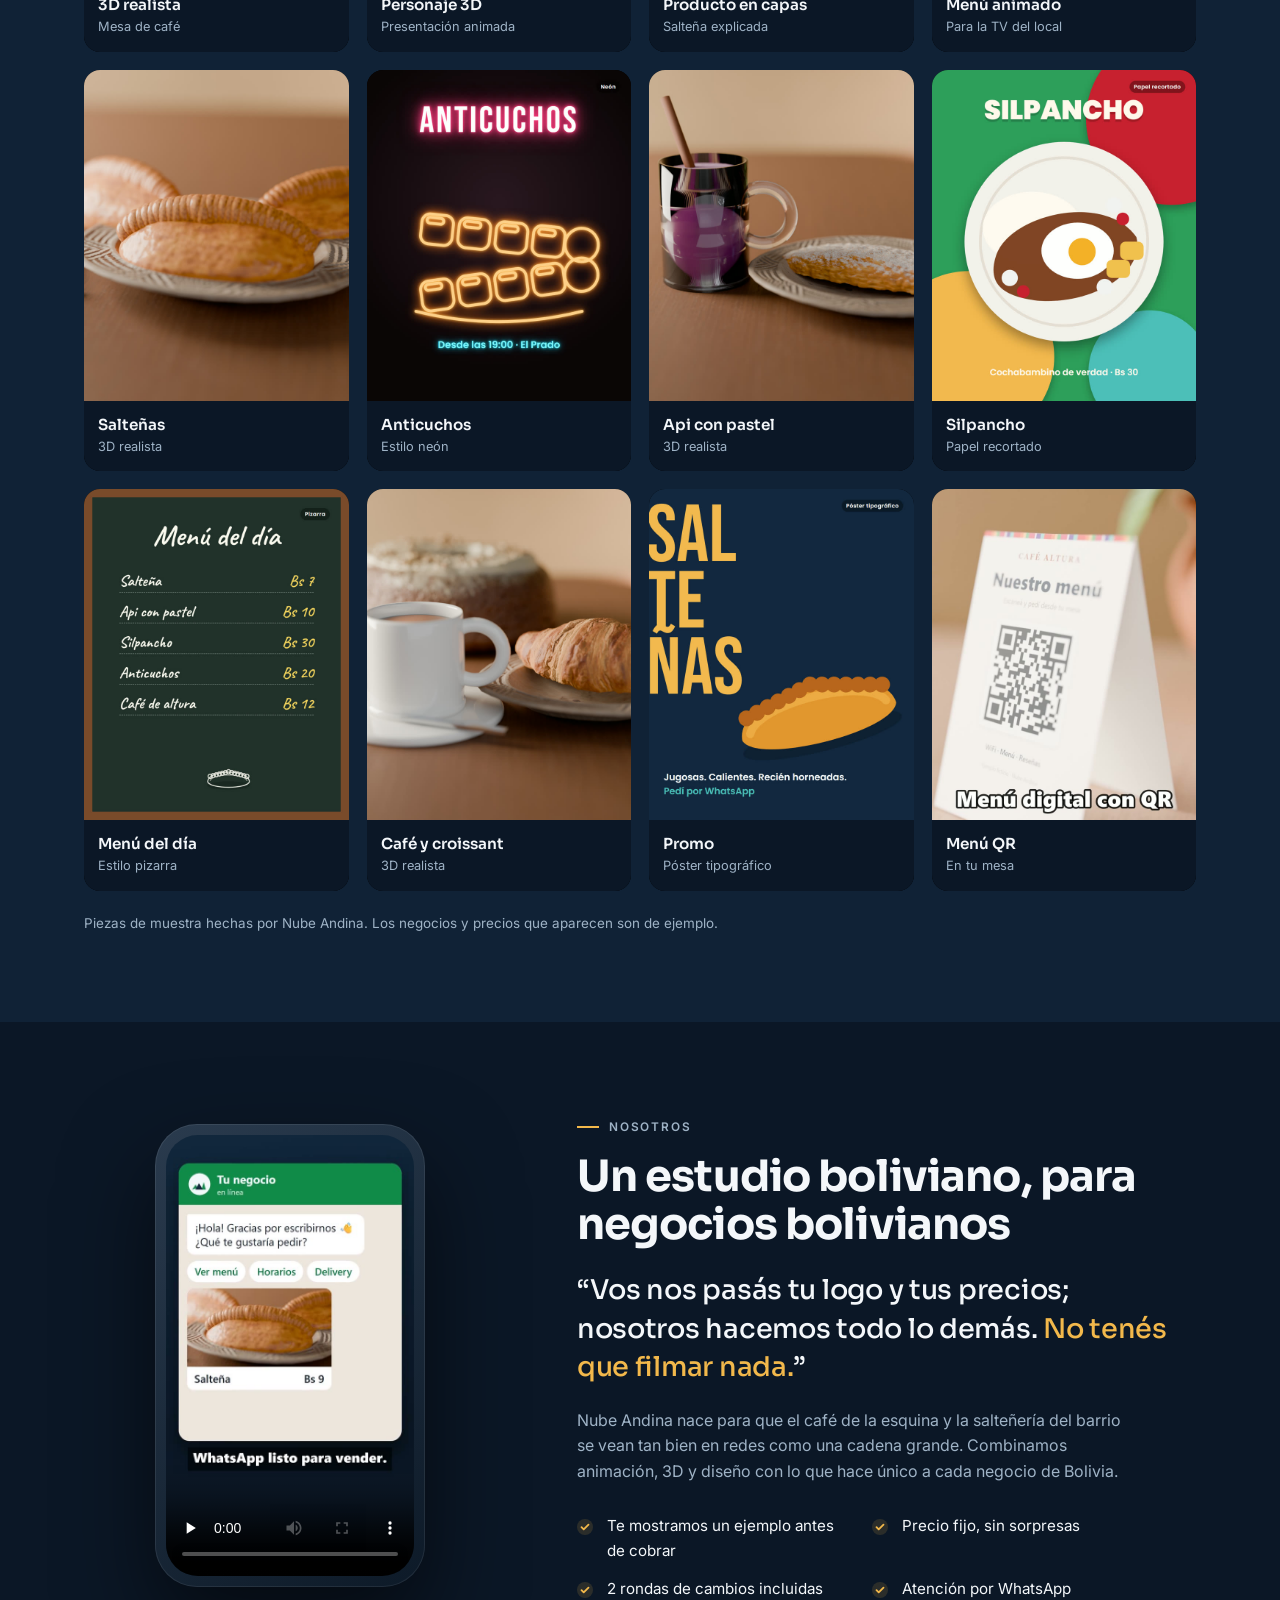
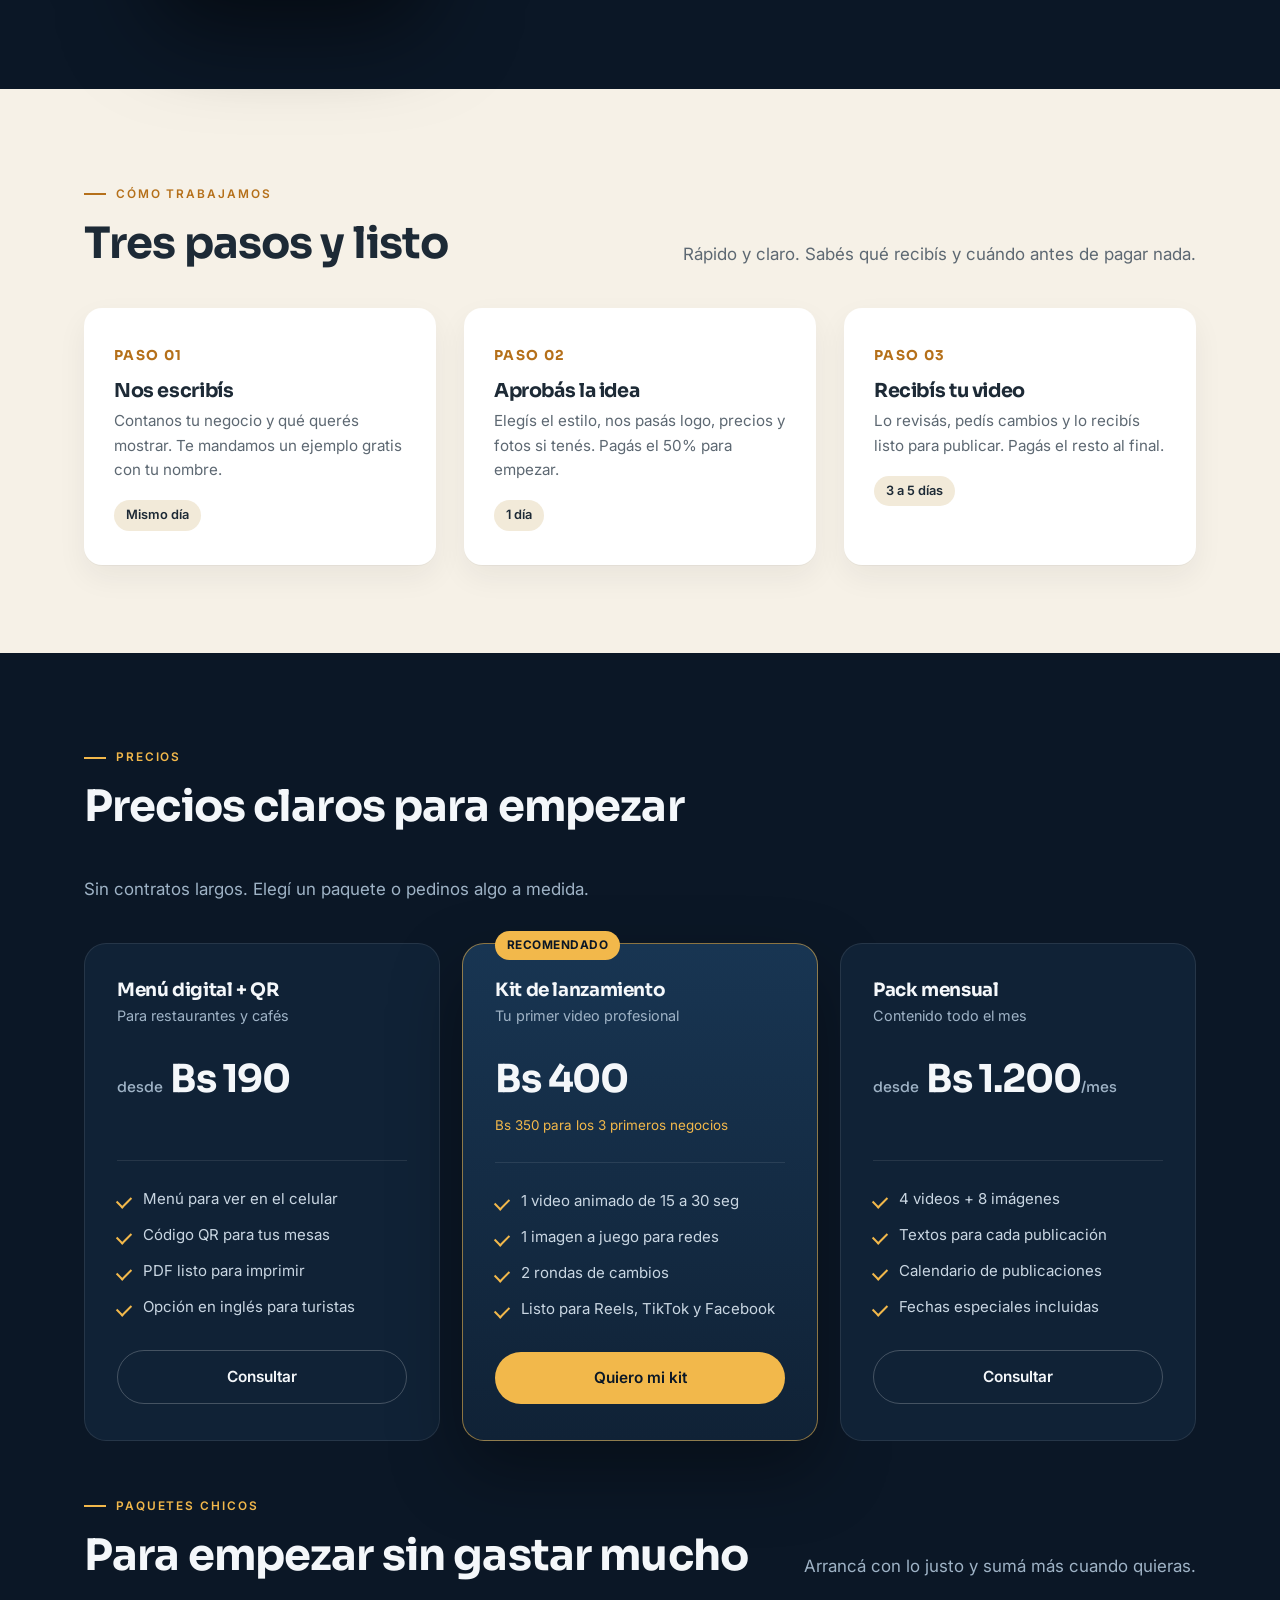
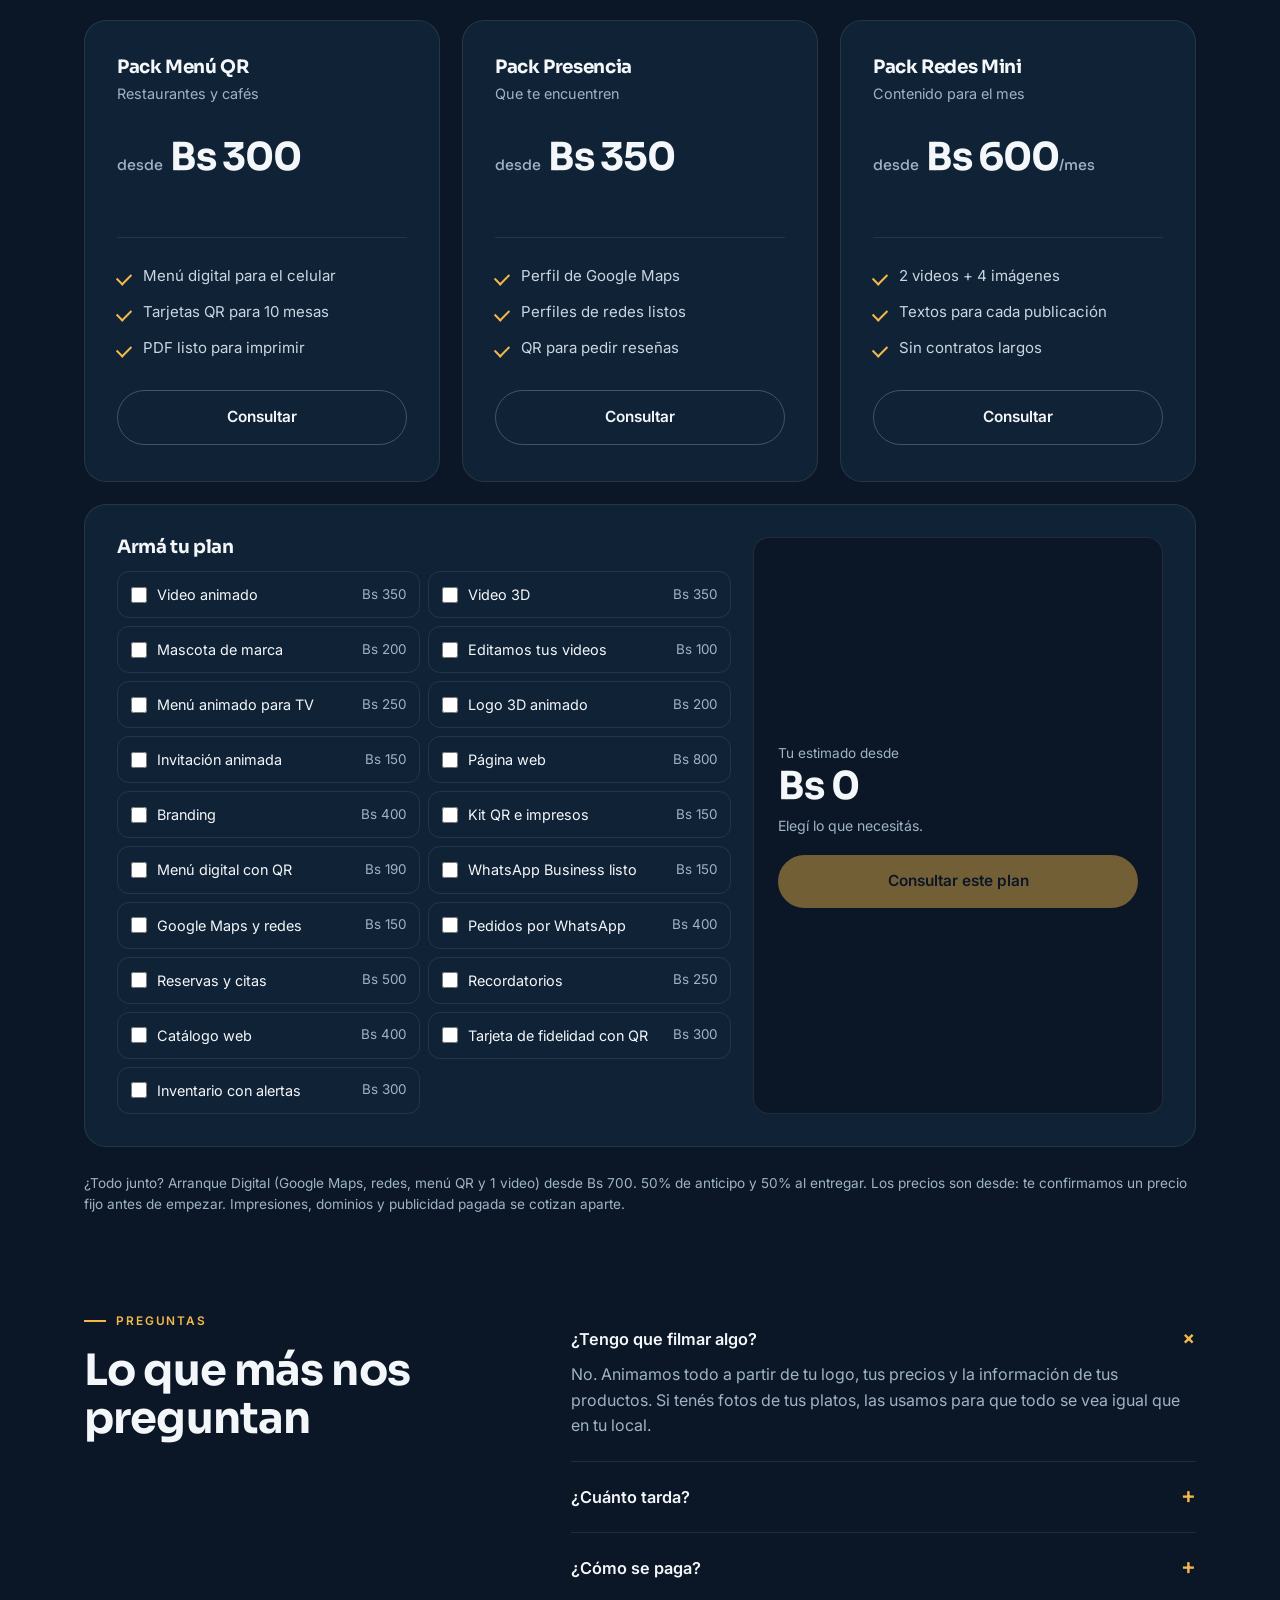
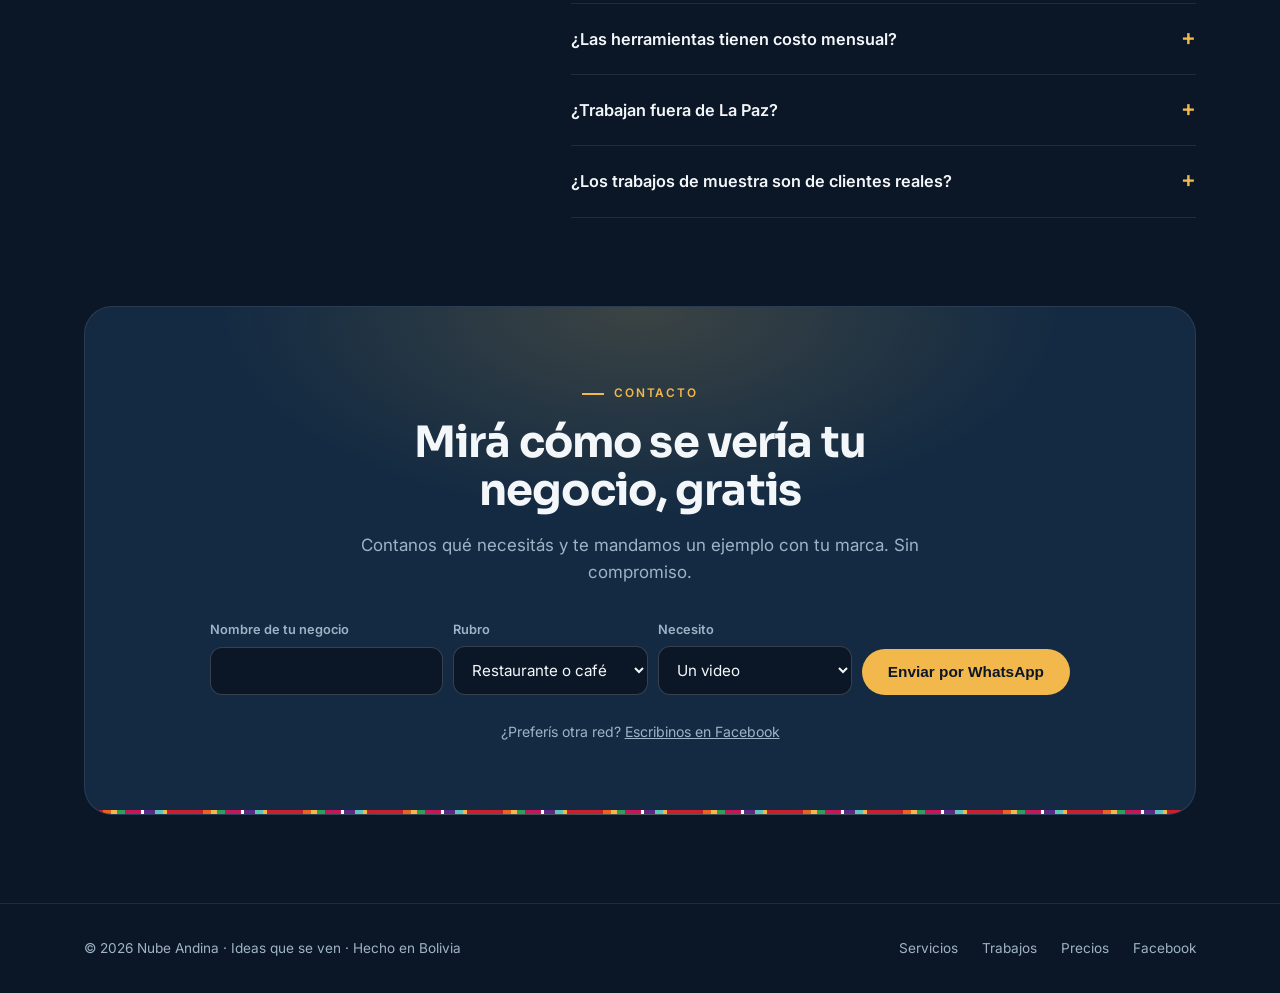
==== commit a5f3fa59: "Add remote AI services section Adds an IA section with Secretaria IA, Respuestas de WhatsApp con IA " ====
--- a/index.html
+++ b/index.html
@@ -303,6 +303,7 @@
     <div class="links">
       <a href="#servicios">Servicios</a>
       <a href="#herramientas">Herramientas</a>
+      <a href="#ia">IA</a>
       <a href="#rubros">Tu rubro</a>
       <a href="#trabajos">Trabajos</a>
       <a href="#nosotros">Nosotros</a>
@@ -314,7 +315,7 @@
       <button class="burger" aria-label="Abrir menú" aria-expanded="false" aria-controls="mmenu"><svg viewBox="0 0 24 24" fill="none" stroke-width="2" stroke-linecap="round"><path d="M4 7h16M4 12h16M4 17h16"/></svg></button>
     </div>
   </div>
-  <div class="mmenu" id="mmenu" hidden><a href="#servicios">Servicios</a><a href="#herramientas">Herramientas</a><a href="#rubros">Tu rubro</a><a href="#trabajos">Trabajos</a><a href="#nosotros">Nosotros</a><a href="#precios">Precios</a><a href="#preguntas">Preguntas</a></div>
+  <div class="mmenu" id="mmenu" hidden><a href="#servicios">Servicios</a><a href="#herramientas">Herramientas</a><a href="#ia">IA</a><a href="#rubros">Tu rubro</a><a href="#trabajos">Trabajos</a><a href="#nosotros">Nosotros</a><a href="#precios">Precios</a><a href="#preguntas">Preguntas</a></div>
 </nav>
 
 <header class="hero">
@@ -357,6 +358,17 @@
       <li><div><h3>QR e impresos</h3><p>Stickers QR de reseñas, menú y WiFi; flyers y tarjetas listos para imprimir</p></div><span>desde <b>Bs 150</b></span></li>
       <li><div><h3>WhatsApp Business listo</h3><p>Catálogo, bienvenida y respuestas rápidas</p></div><span>desde <b>Bs 150</b></span></li>
       <li><div><h3>Google Maps y redes</h3><p>Perfil, bios y portadas para que te encuentren</p></div><span>desde <b>Bs 150</b></span></li>
+    </ul>
+  </div>
+</section>
+
+<section id="ia">
+  <div class="wrap svc-wrap">
+    <div class="reveal"><p class="eyebrow">Inteligencia artificial</p><h2>IA para tu negocio y tu oficina</h2><p class="lead">Inteligencia artificial que te ahorra horas de trabajo. Todo a distancia, por WhatsApp: no tenés que instalar nada ni reunirte con nadie.</p></div>
+    <ul class="svc reveal">
+      <li><div><h3>Secretaria IA</h3><p>Tus cartas, contratos, cotizaciones y proformas listas en minutos, con tus datos</p></div><span>desde <b>Bs 600</b></span></li>
+      <li><div><h3>Respuestas de WhatsApp con IA</h3><p>Respuestas listas para lo que siempre te preguntan, cargadas en tu WhatsApp Business</p></div><span>desde <b>Bs 600</b></span></li>
+      <li><div><h3>Fotos de producto con IA</h3><p>Nos mandás fotos de celular y te devolvemos fotos de catálogo</p></div><span>desde <b>Bs 100</b></span></li>
     </ul>
   </div>
 </section>
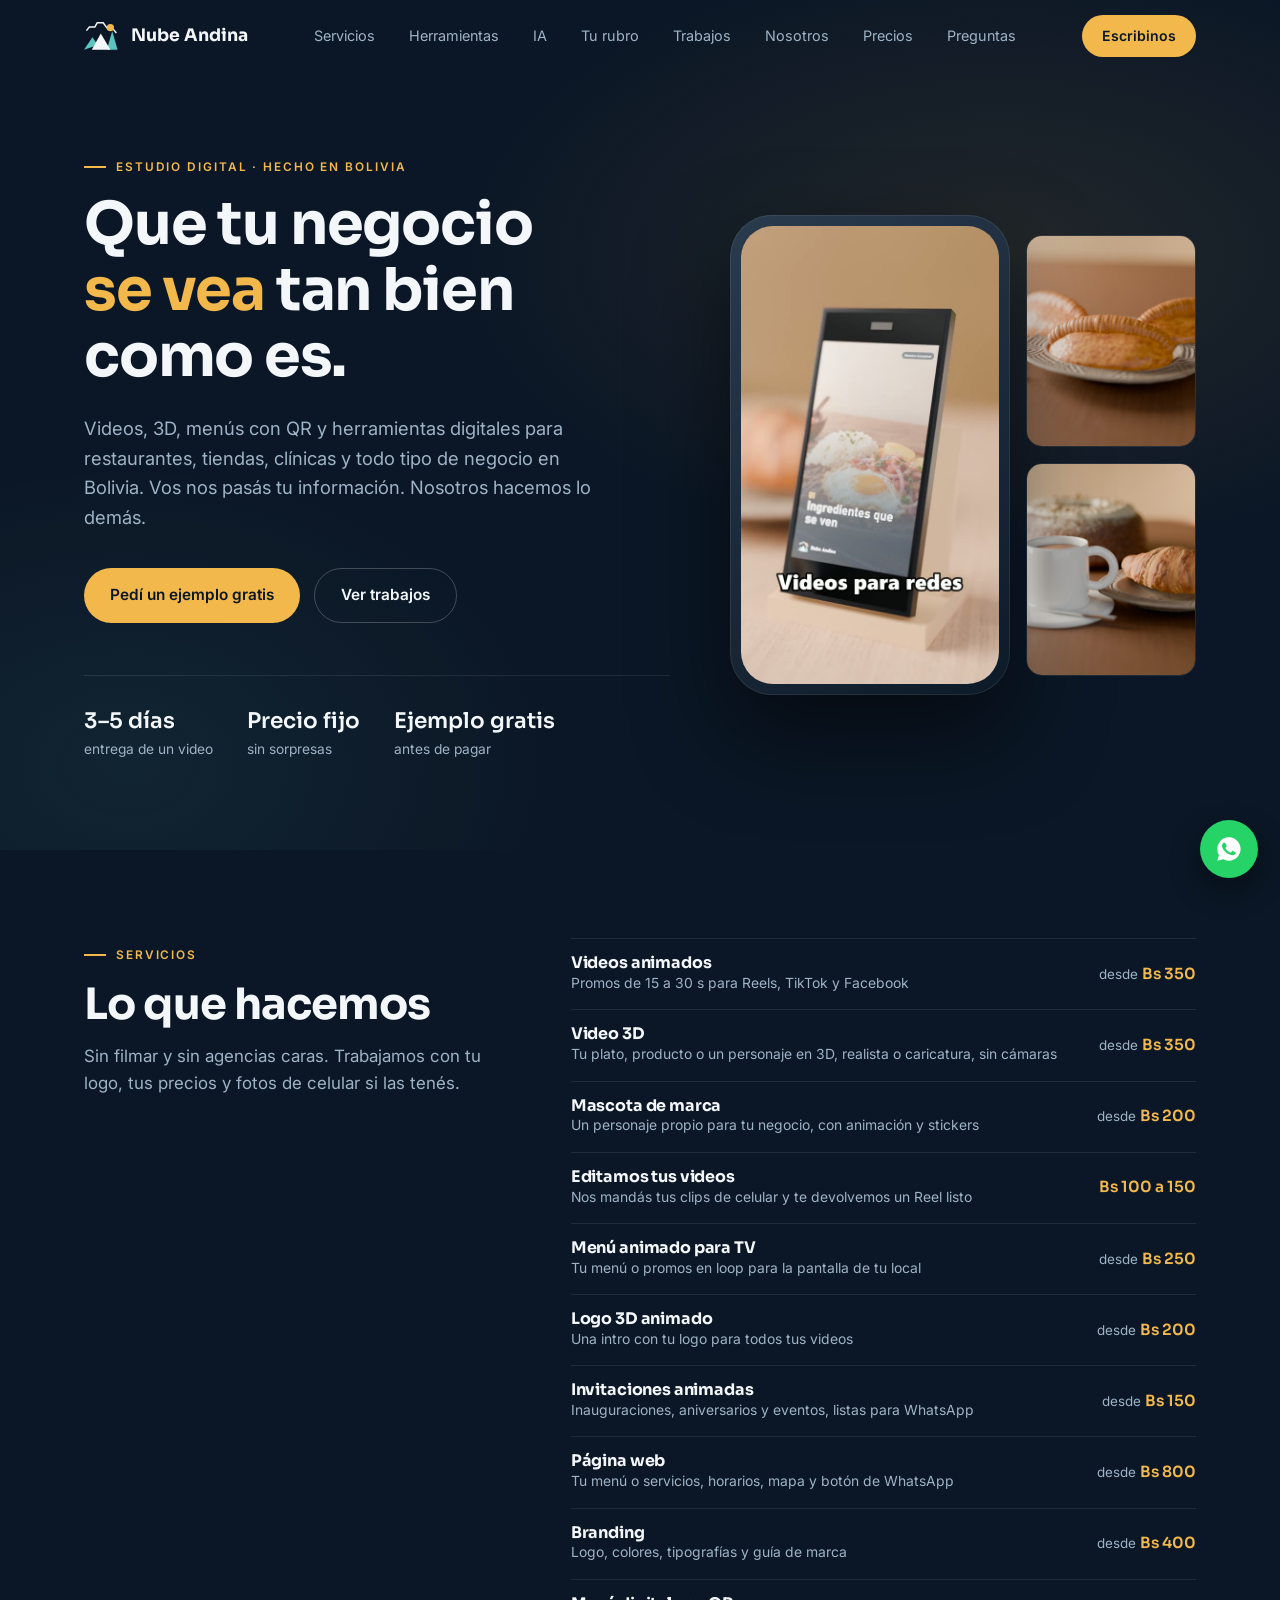
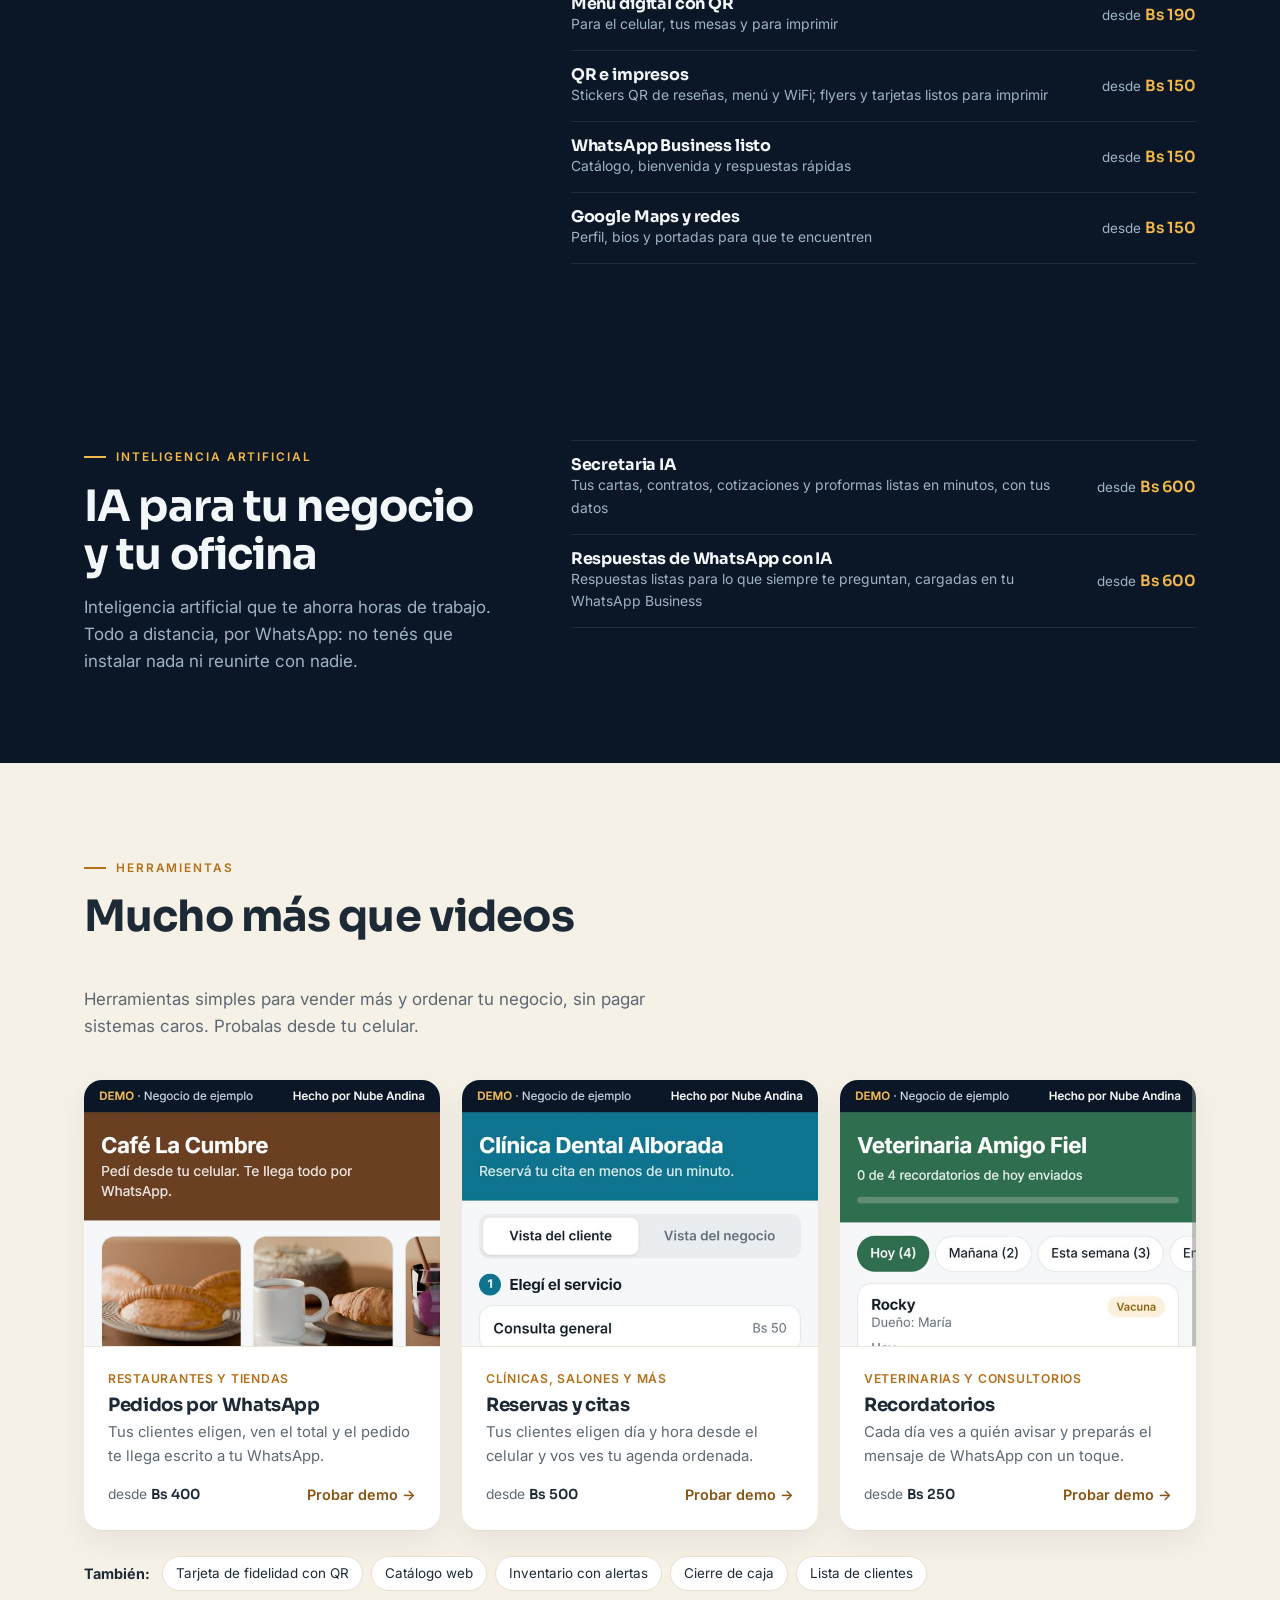
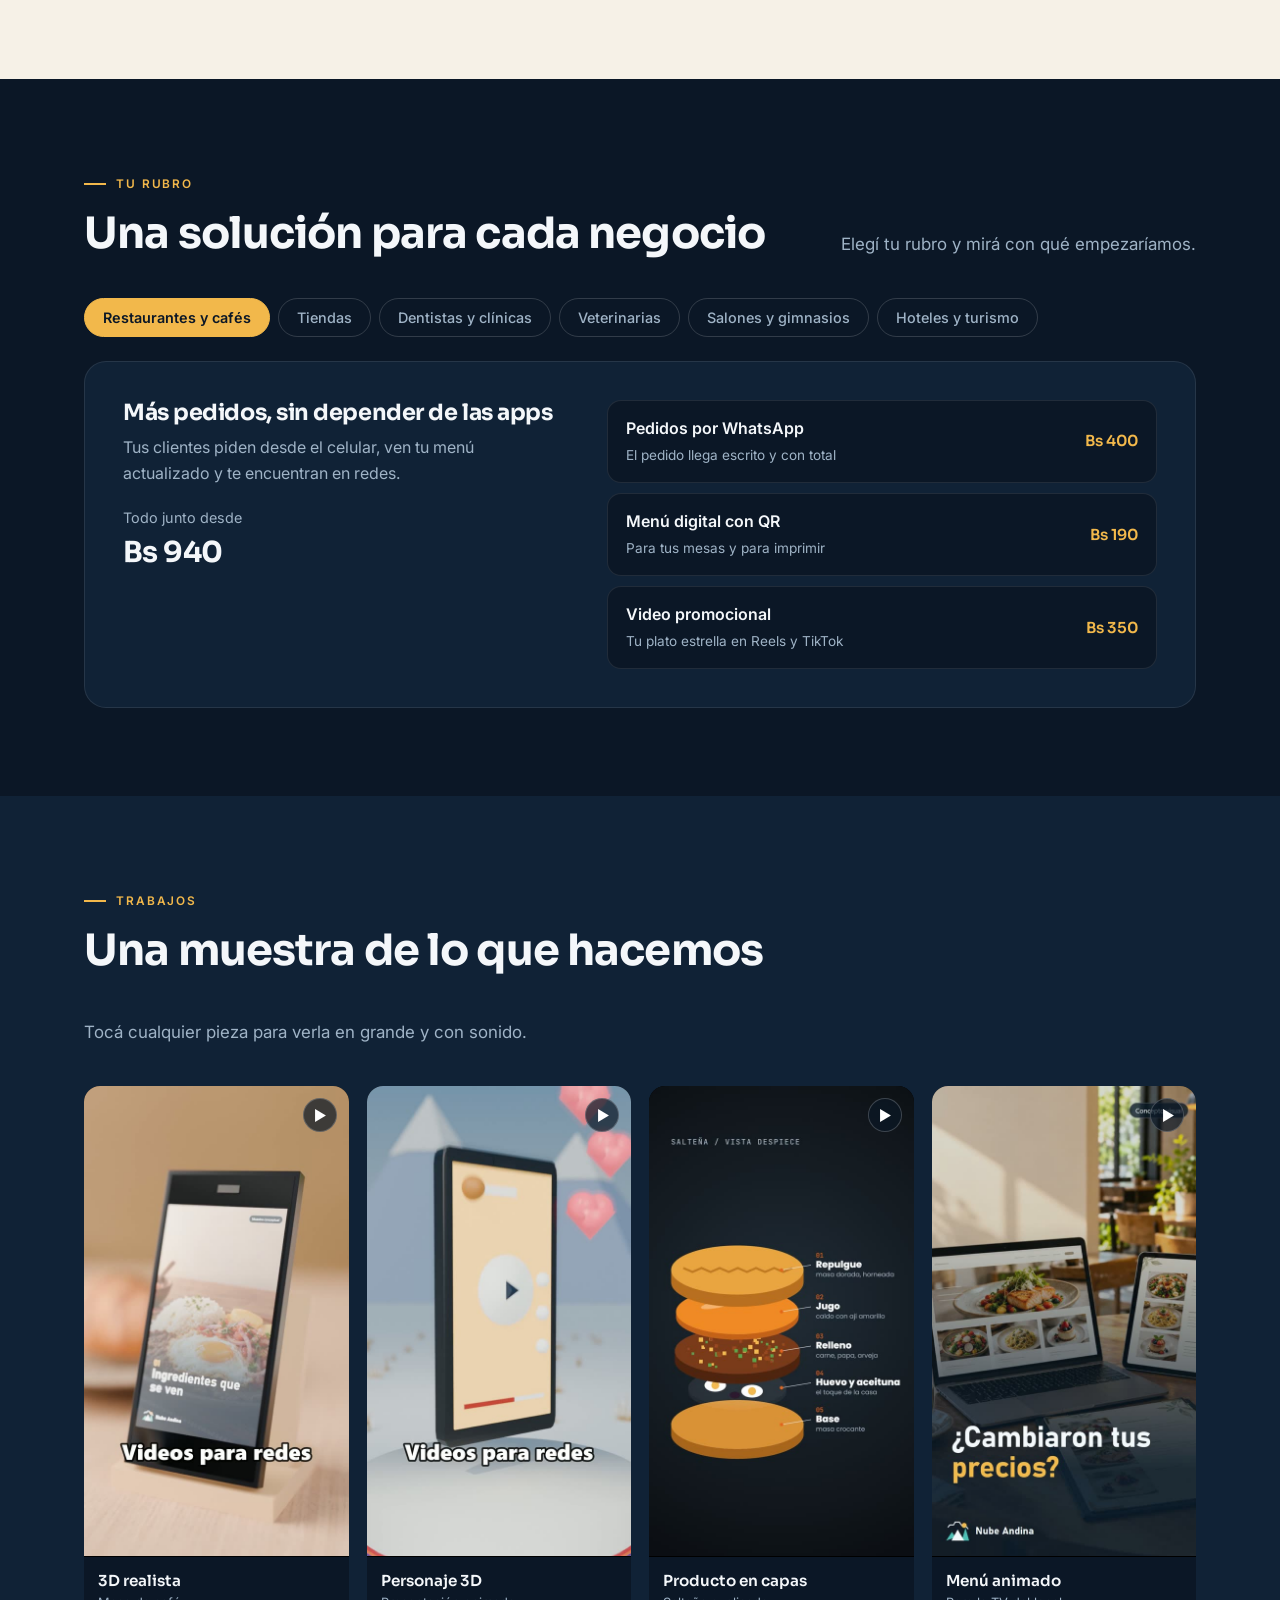
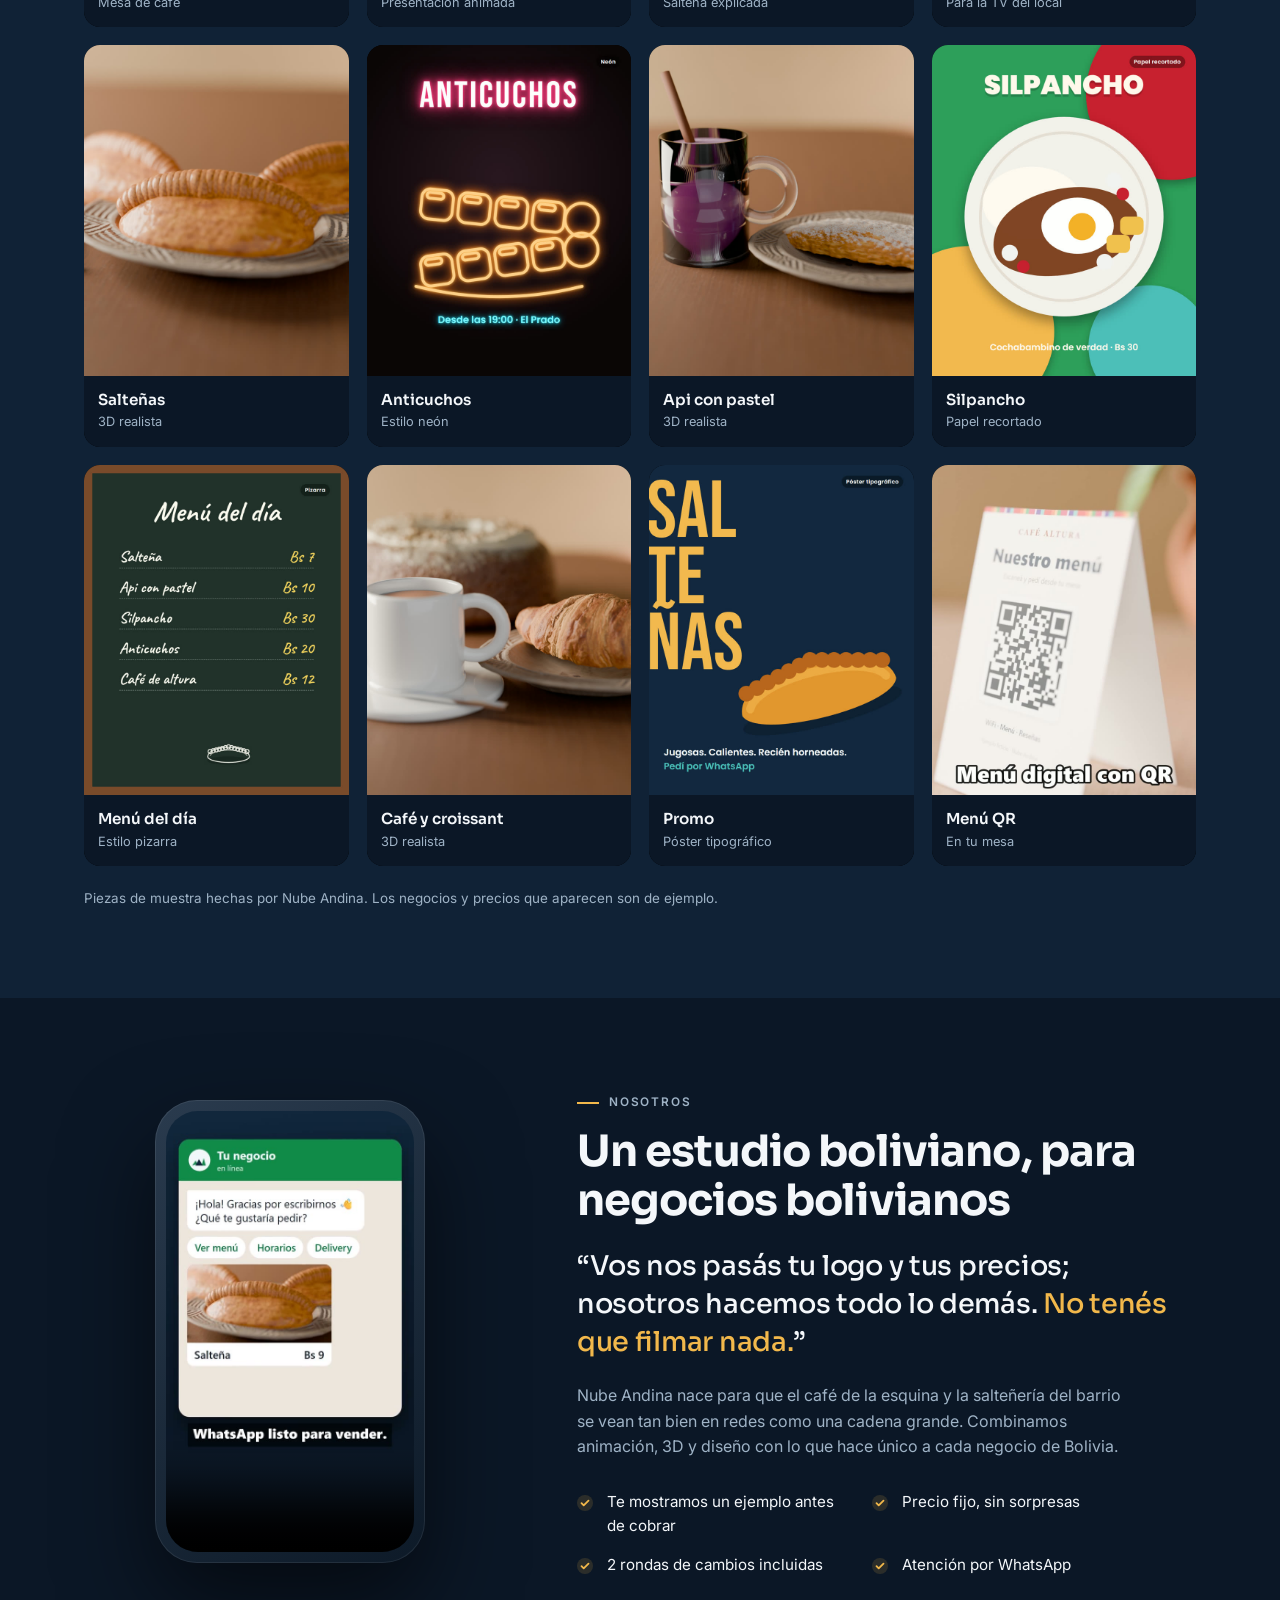
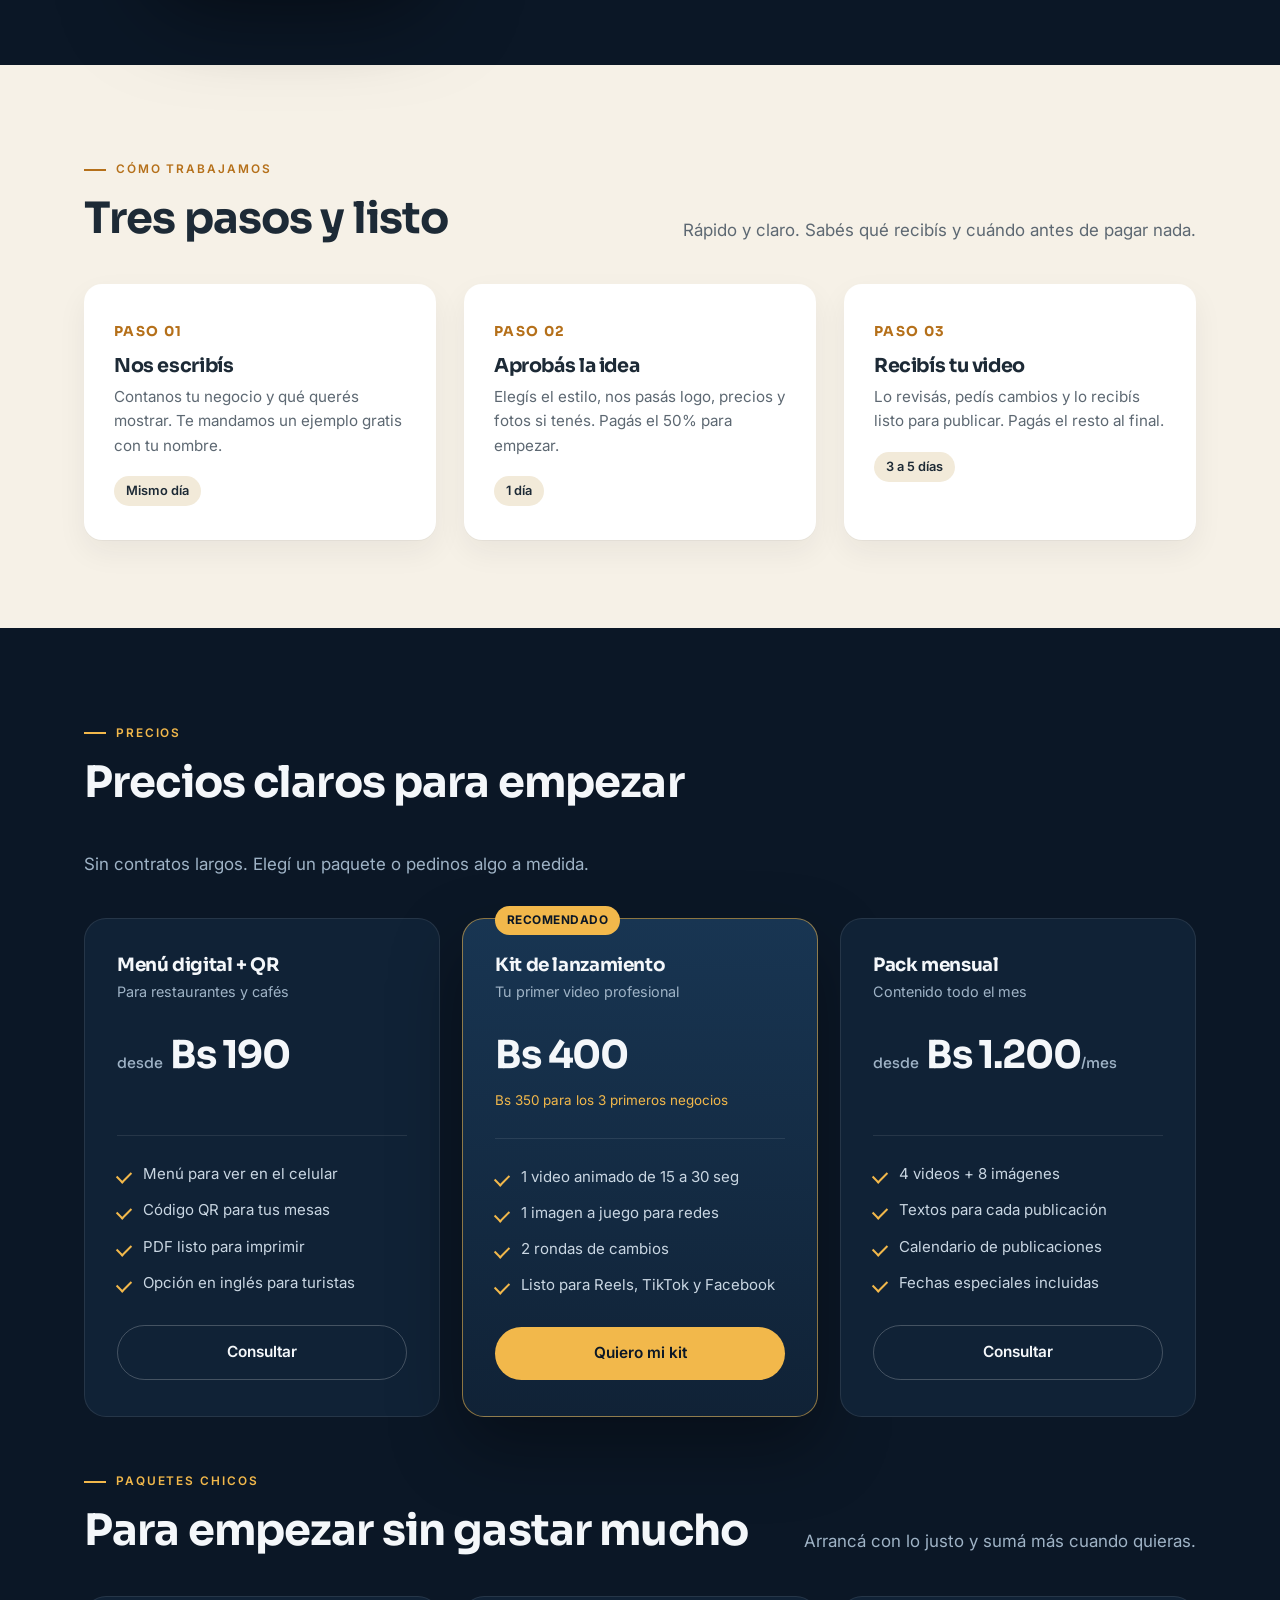
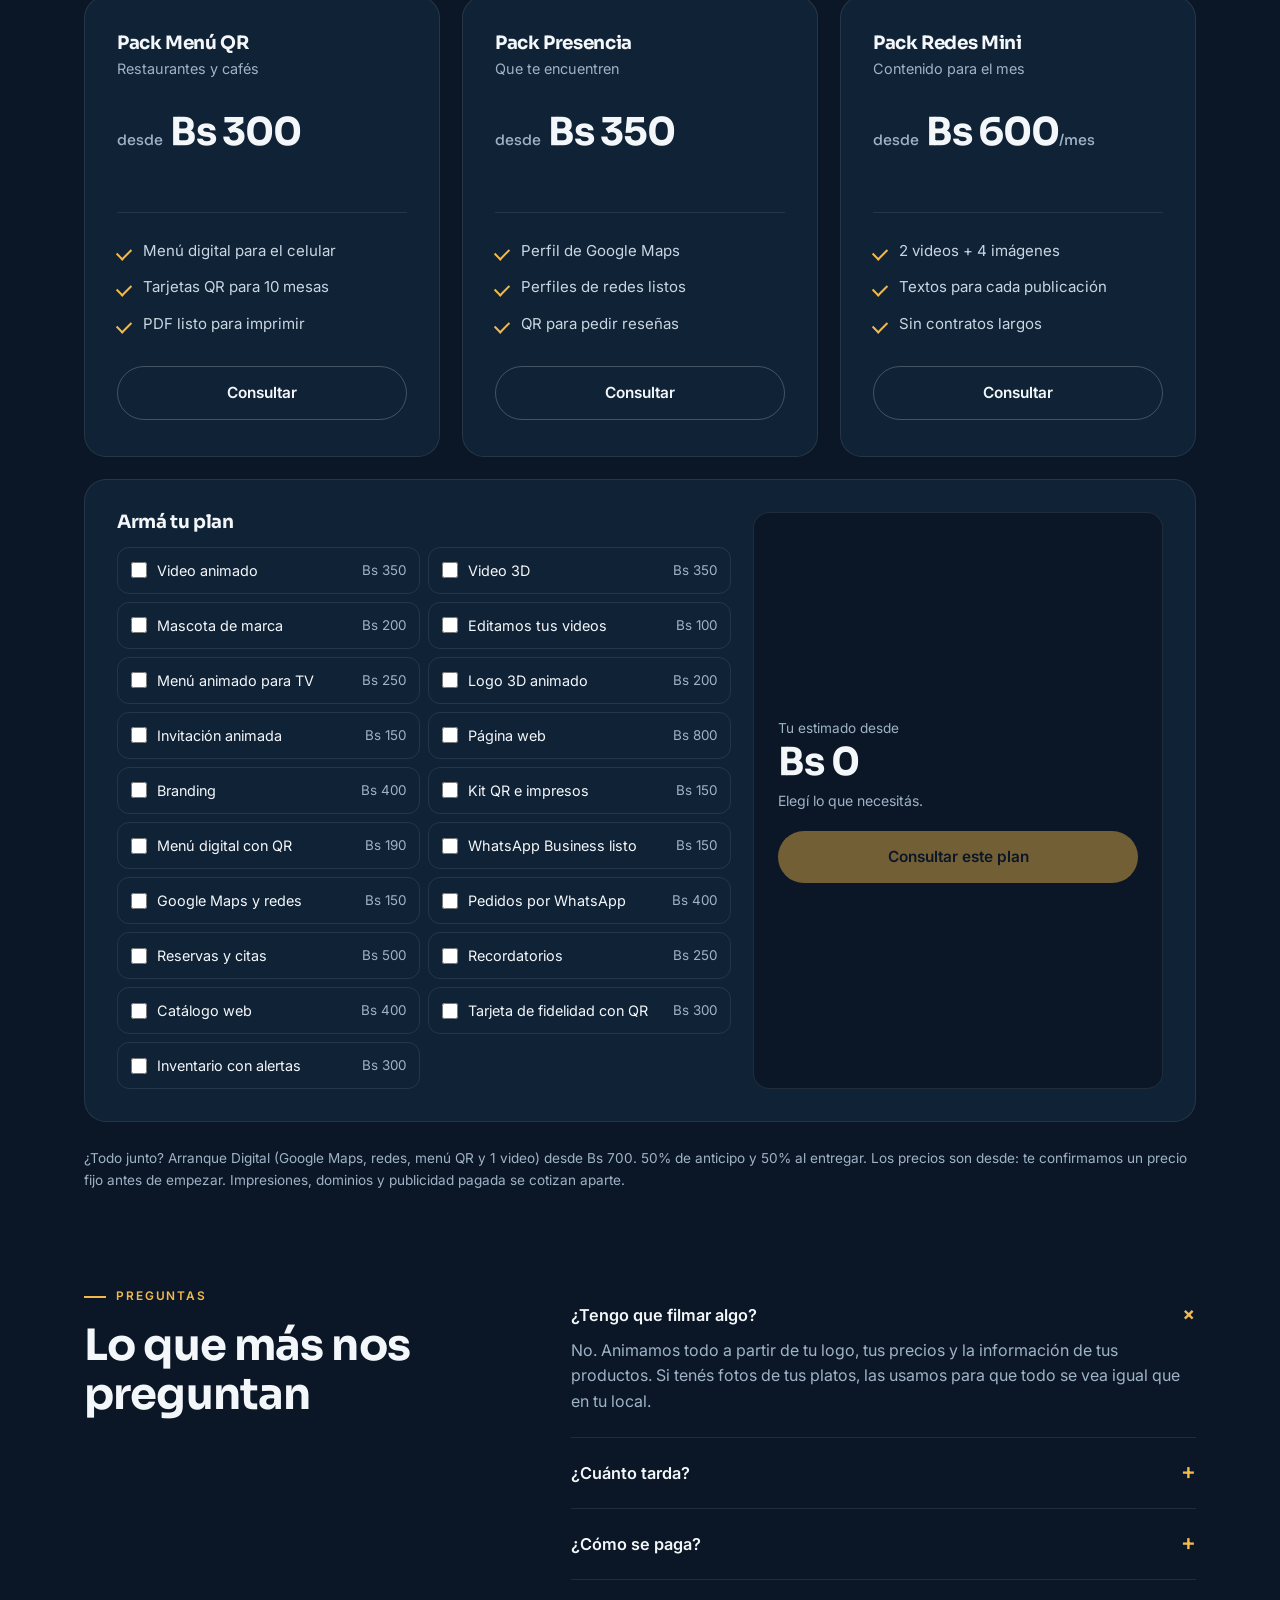
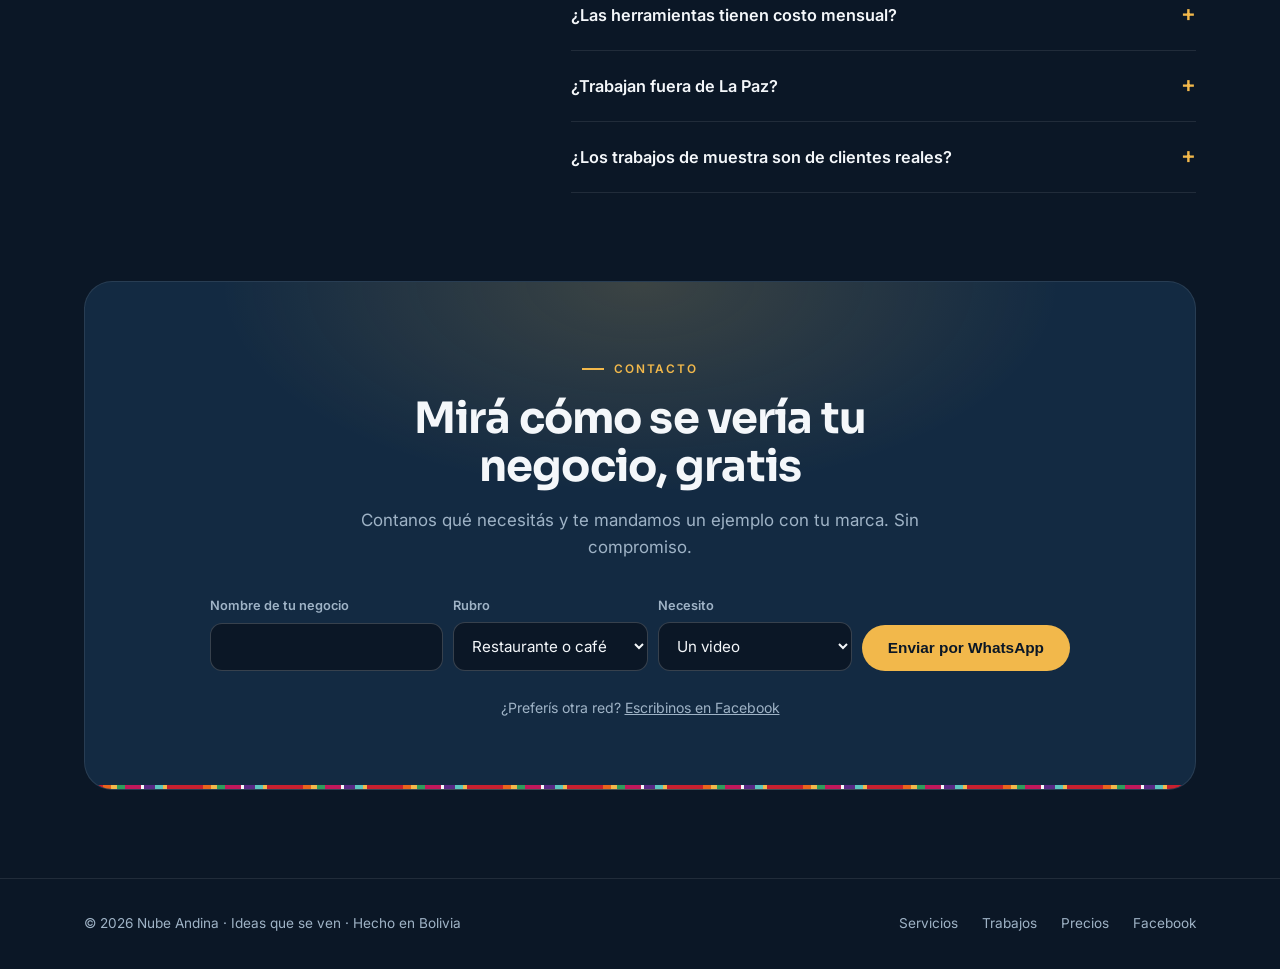
==== commit ff17fb7c: "Remove AI product photo service Co-Authored-By: Claude Opus 5.5 <noreply@anthropic.com>" ====
--- a/index.html
+++ b/index.html
@@ -367,9 +367,7 @@
     <div class="reveal"><p class="eyebrow">Inteligencia artificial</p><h2>IA para tu negocio y tu oficina</h2><p class="lead">Inteligencia artificial que te ahorra horas de trabajo. Todo a distancia, por WhatsApp: no tenés que instalar nada ni reunirte con nadie.</p></div>
     <ul class="svc reveal">
       <li><div><h3>Secretaria IA</h3><p>Tus cartas, contratos, cotizaciones y proformas listas en minutos, con tus datos</p></div><span>desde <b>Bs 600</b></span></li>
-      <li><div><h3>Respuestas de WhatsApp con IA</h3><p>Respuestas listas para lo que siempre te preguntan, cargadas en tu WhatsApp Business</p></div><span>desde <b>Bs 600</b></span></li>
-      <li><div><h3>Fotos de producto con IA</h3><p>Nos mandás fotos de celular y te devolvemos fotos de catálogo</p></div><span>desde <b>Bs 100</b></span></li>
-    </ul>
+      <li><div><h3>Respuestas de WhatsApp con IA</h3><p>Respuestas listas para lo que siempre te preguntan, cargadas en tu WhatsApp Business</p></div><span>desde <b>Bs 600</b></span></li>    </ul>
   </div>
 </section>
 
